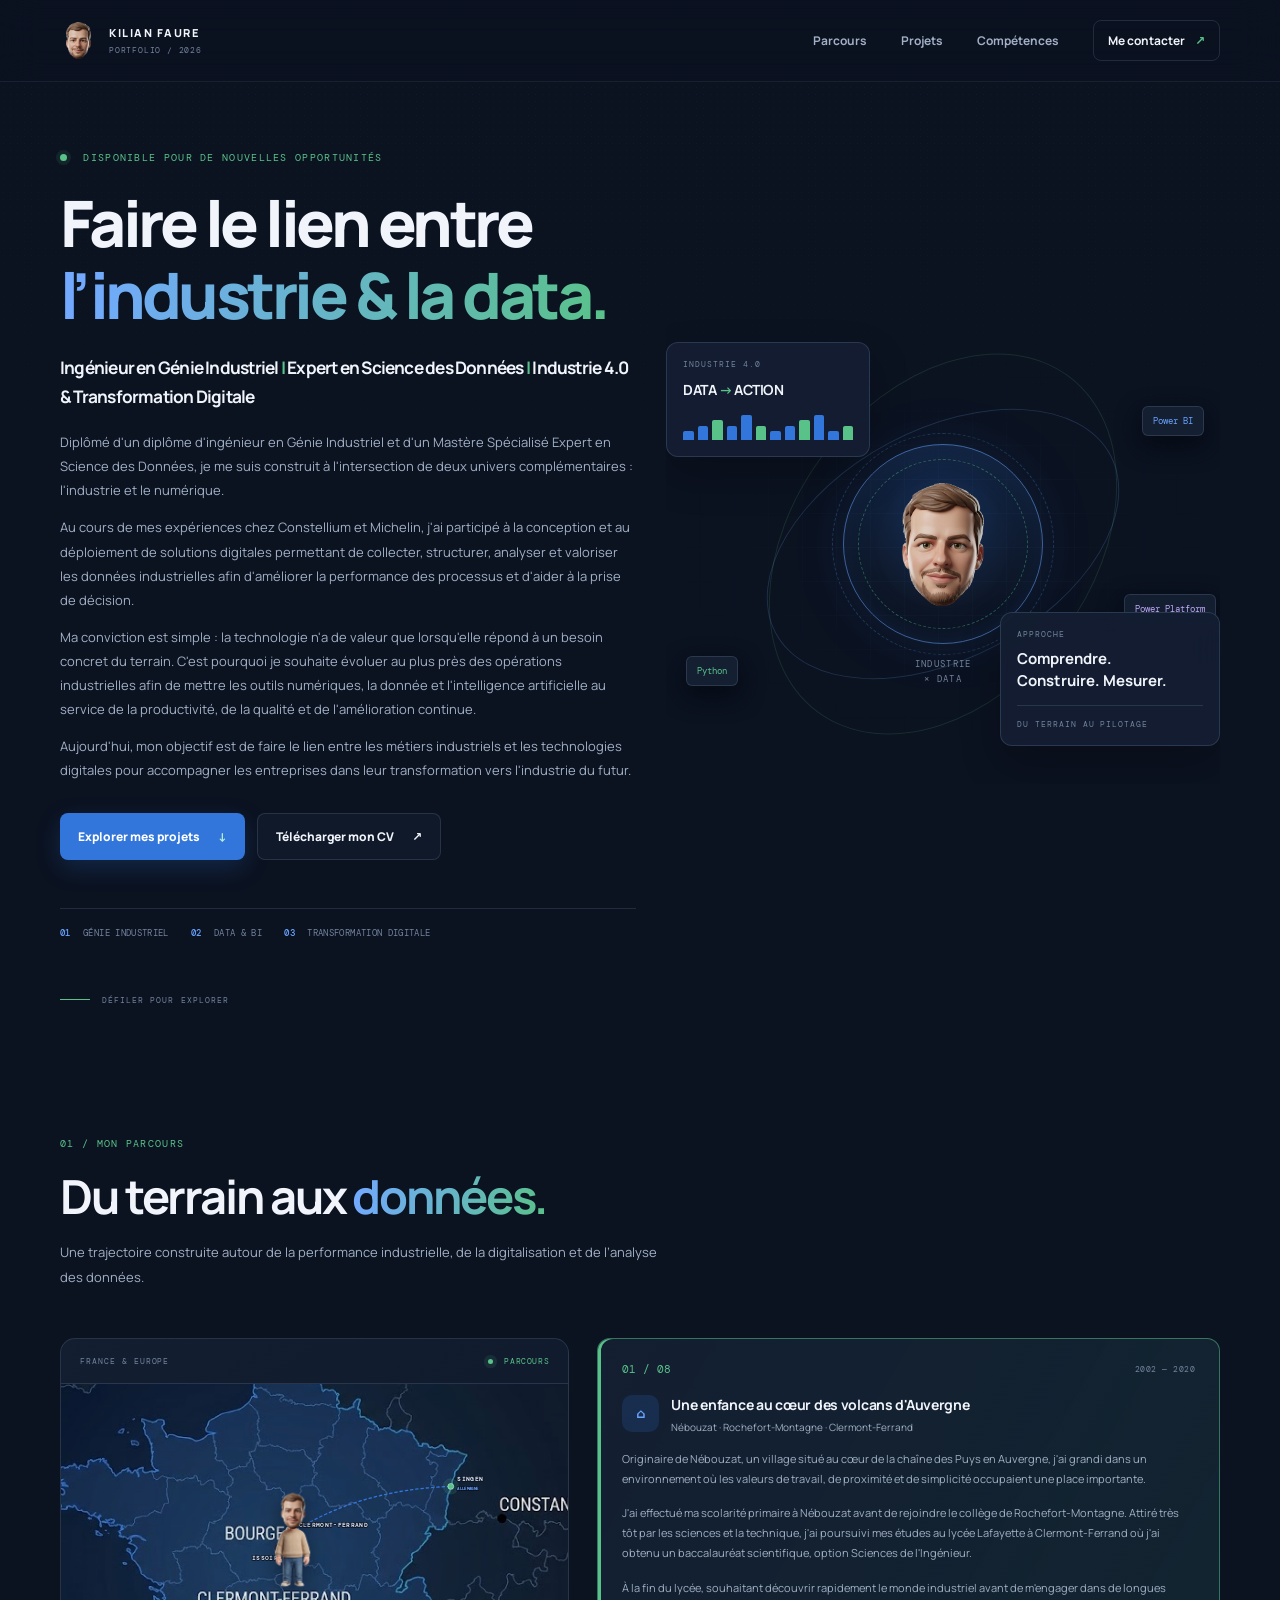
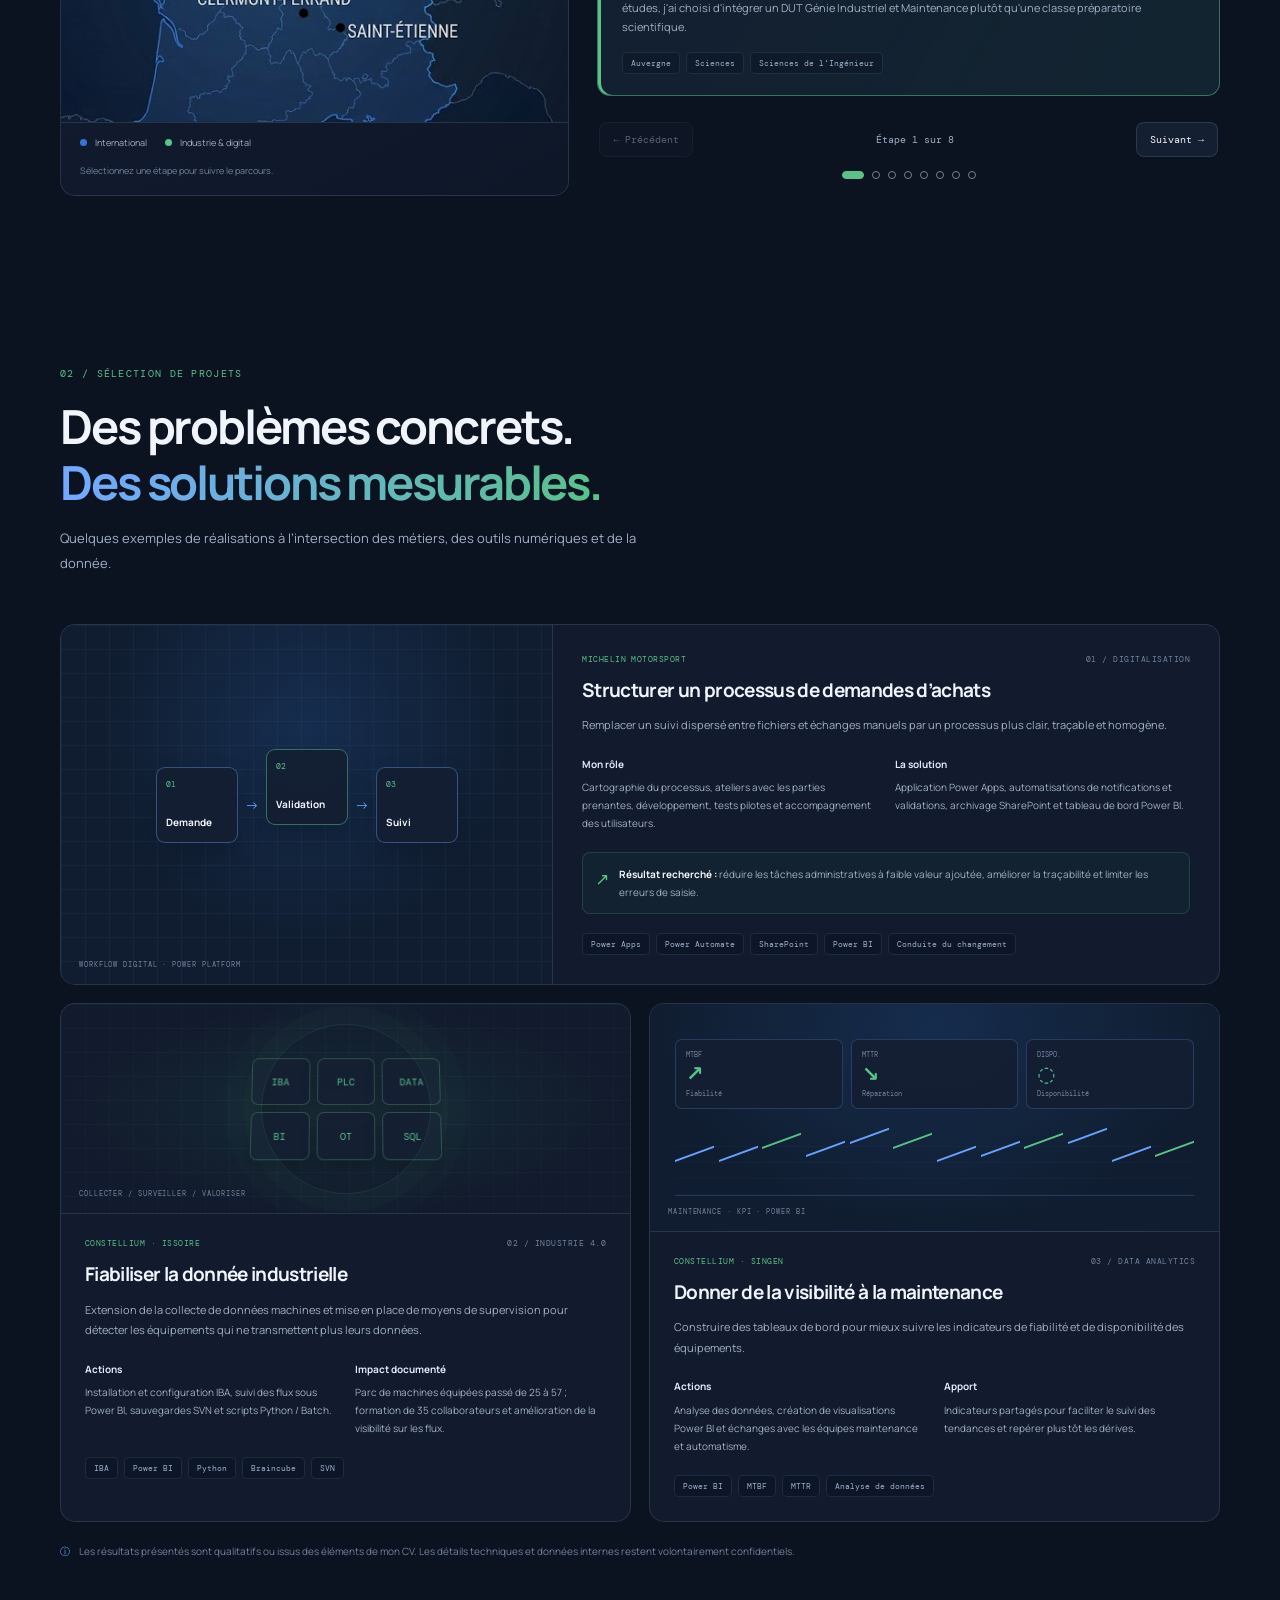
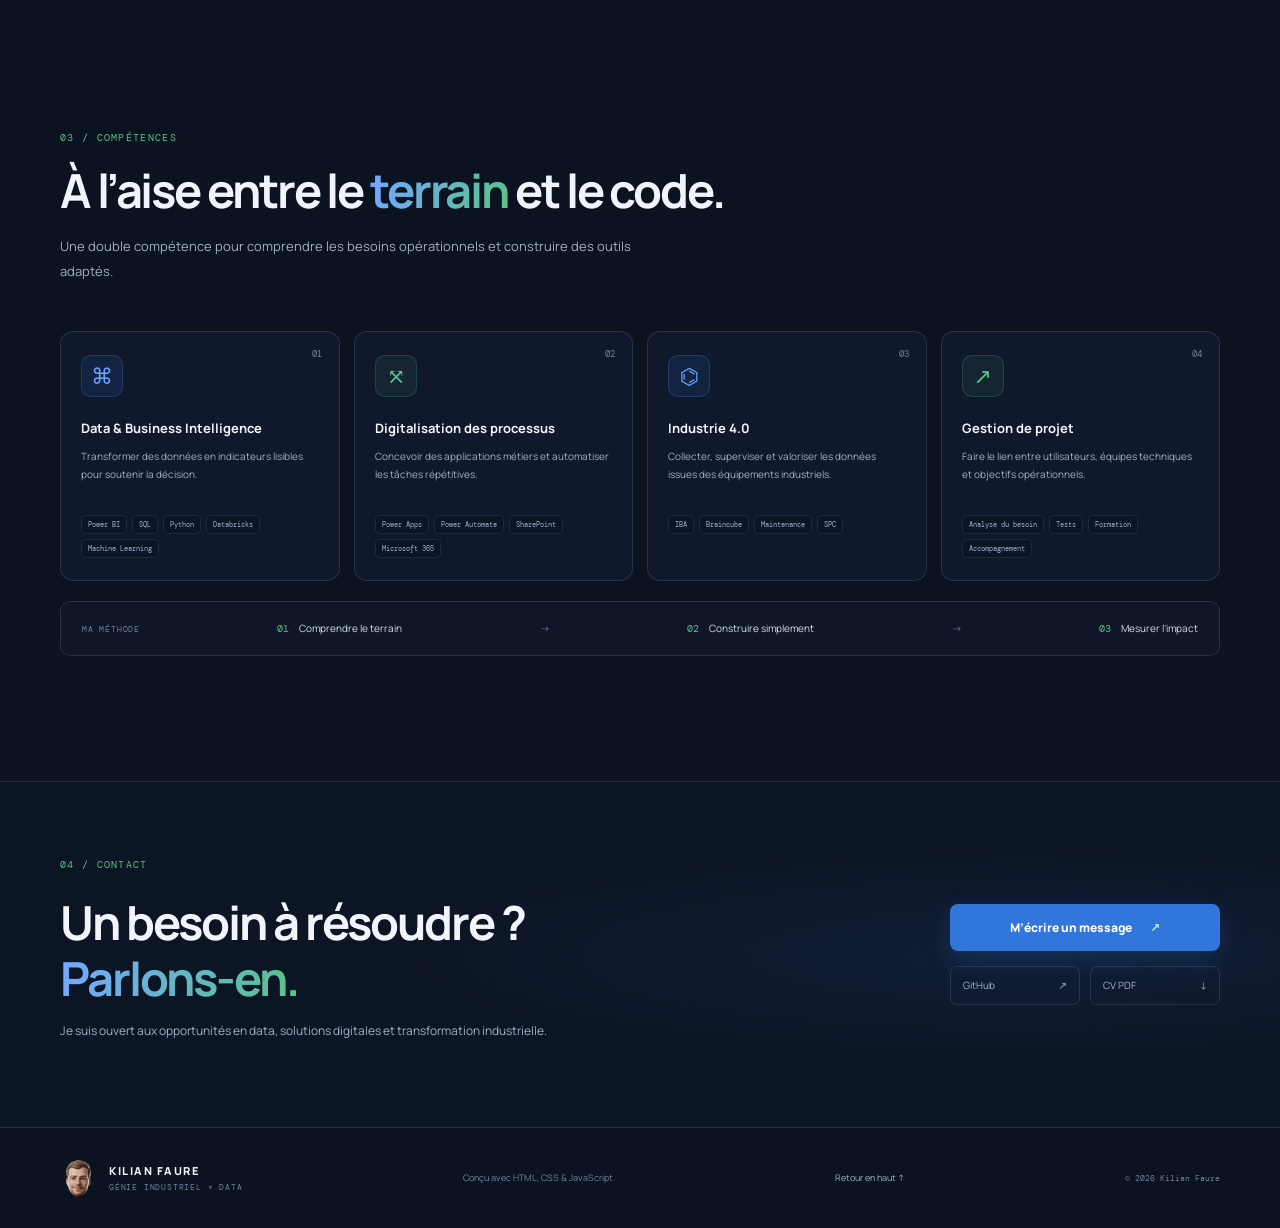
==== index.html @ d64e8f5f "PROPRE" ====
<!doctype html>
<html lang="fr">
<head>
  <meta charset="utf-8">
  <meta name="viewport" content="width=device-width, initial-scale=1">
  <meta name="theme-color" content="#0B1220">
  <meta name="description" content="Portfolio de Kilian Faure, ingénieur en génie industriel et diplômé d’un Mastère Spécialisé en science des données. Projets data, BI et transformation digitale industrielle.">
  <meta property="og:type" content="website">
  <meta property="og:title" content="Kilian Faure — Génie industriel & Data Science">
  <meta property="og:description" content="Projets data, BI et transformation digitale industrielle.">
  <title>Kilian Faure — Génie industriel & Data Science</title>
  <link rel="preconnect" href="https://fonts.googleapis.com">
  <link rel="preconnect" href="https://fonts.gstatic.com" crossorigin>
  <link href="https://fonts.googleapis.com/css2?family=DM+Mono:wght@400;500&family=Manrope:wght@400;500;600;700;800&display=swap" rel="stylesheet">
  <link rel="stylesheet" href="css/style.css">
  <script src="js/main.js" defer></script>
  <script src="js/journey.js" defer></script>
</head>
<body>
  <a class="skip-link" href="#contenu">Aller au contenu</a>
  <header class="site-header">
    <a class="brand" href="#accueil" aria-label="Kilian Faure, accueil"><img class="brand-mark" src="assets/avatar/tete%20avatar%20kilian.png" alt=""><span>KILIAN FAURE<span class="brand-sub">PORTFOLIO / 2026</span></span></a>
    <button class="menu-toggle" aria-expanded="false" aria-controls="main-nav" aria-label="Ouvrir le menu"><span></span><span></span></button>
    <nav id="main-nav" class="main-nav" aria-label="Navigation principale">
      <a href="#parcours">Parcours</a><a href="#projets">Projets</a><a href="#competences">Compétences</a><a href="#contact" class="nav-contact">Me contacter <span aria-hidden="true">↗</span></a>
    </nav>
  </header>

  <main id="contenu">
    <section class="hero section-shell" id="accueil">
      <div class="hero-copy reveal">
        <p class="eyebrow"><span class="status-dot"></span> DISPONIBLE POUR DE NOUVELLES OPPORTUNITÉS</p>
        <h1>Faire le lien entre<br><span class="gradient-text">l’industrie & la data.</span></h1>
        <div class="hero-intro-block">
          <h2 class="hero-profile-title">Ingénieur en Génie Industriel <span>|</span> Expert en Science des Données <span>|</span> Industrie 4.0 &amp; Transformation Digitale</h2>
          <p class="hero-intro">Diplômé d'un diplôme d'ingénieur en Génie Industriel et d'un Mastère Spécialisé Expert en Science des Données, je me suis construit à l'intersection de deux univers complémentaires : l'industrie et le numérique.</p>
          <p class="hero-intro">Au cours de mes expériences chez Constellium et Michelin, j'ai participé à la conception et au déploiement de solutions digitales permettant de collecter, structurer, analyser et valoriser les données industrielles afin d'améliorer la performance des processus et d'aider à la prise de décision.</p>
          <p class="hero-intro">Ma conviction est simple : la technologie n'a de valeur que lorsqu'elle répond à un besoin concret du terrain. C'est pourquoi je souhaite évoluer au plus près des opérations industrielles afin de mettre les outils numériques, la donnée et l'intelligence artificielle au service de la productivité, de la qualité et de l'amélioration continue.</p>
          <p class="hero-intro">Aujourd'hui, mon objectif est de faire le lien entre les métiers industriels et les technologies digitales pour accompagner les entreprises dans leur transformation vers l'industrie du futur.</p>
        </div>
        <div class="hero-actions">
          <a class="button button-primary" href="#projets">Explorer mes projets <span aria-hidden="true">↓</span></a>
          <a class="button button-secondary" href="documents/CV_Kilian_Faure.pdf" download> Télécharger mon CV <span aria-hidden="true">↗</span></a>
        </div>
        <div class="hero-meta"><span><b>01</b> Génie industriel</span><span><b>02</b> Data & BI</span><span><b>03</b> Transformation digitale</span></div>
      </div>
      <div class="hero-visual reveal" aria-label="Illustration graphique de l'industrie et de la donnée">
        <div class="orbit orbit-one"></div><div class="orbit orbit-two"></div>
        <div class="visual-grid"></div>
        <div class="data-card card-top"><span class="mini-label">INDUSTRIE 4.0</span><strong>DATA<span> → </span>ACTION</strong><div class="signal-bars"><i></i><i></i><i></i><i></i><i></i><i></i><i></i><i></i><i></i><i></i><i></i><i></i></div></div>
        <div class="visual-core"><div class="core-ring"></div><img class="core-center" src="assets/avatar/tete%20avatar%20kilian.png" alt=""><span class="core-label">INDUSTRIE<br>× DATA</span></div>
        <div class="data-card card-bottom"><span class="mini-label">APPROCHE</span><strong>Comprendre.<br>Construire. Mesurer.</strong><span class="card-line"></span><span class="mini-label">DU TERRAIN AU PILOTAGE</span></div>
        <span class="floating-tag tag-blue">Power BI</span><span class="floating-tag tag-green">Python</span><span class="floating-tag tag-purple">Power Platform</span>
      </div>
      <a class="scroll-cue" href="#parcours"><span class="scroll-line"></span> DÉFILER POUR EXPLORER</a>
    </section>

    <section class="section-shell section-block" id="parcours">
      <div class="section-heading reveal"><p class="eyebrow">01 / MON PARCOURS</p><h2>Du terrain aux <span class="gradient-text">données.</span></h2><p>Une trajectoire construite autour de la performance industrielle, de la digitalisation et de l’analyse des données.</p></div>
      <div class="journey-layout">
        <aside class="map-panel" aria-label="Carte schématique du parcours géographique">
          <div class="map-panel-head"><span class="mini-label">FRANCE & EUROPE</span><span class="map-live"><i></i> PARCOURS</span></div>
          <div class="map-stage">
            <img class="map-background" src="assets/maps/france-europe-dark.png" alt="Carte stylisée de la France et de l’Europe occidentale" />
            <svg class="france-map" viewBox="0 0 1536 1024" role="img" aria-labelledby="map-title map-desc" preserveAspectRatio="xMidYMid meet">
              <title id="map-title">Carte du parcours professionnel</title>
              <desc id="map-desc">Carte de la France et de l’Allemagne avec des repères à Clermont-Ferrand, Issoire et Singen.</desc>
              <path class="map-route" d="M700 450 Q680 475 690 500" fill="none" stroke="#59C289" stroke-width="4" stroke-dasharray="7 9" stroke-linecap="round" />
              <path class="map-route route-to-germany" d="M700 450 Q900 320 1180 310" fill="none" stroke="#3276DB" stroke-width="4" stroke-dasharray="7 9" stroke-linecap="round" />
              <g class="map-marker" data-place="clermont" transform="translate(700 450)"><circle r="23" class="marker-halo"/><circle r="9" class="marker-core"/><text x="20" y="-18">CLERMONT-FERRAND</text></g>
              <g class="map-marker" data-place="issoire" transform="translate(690 500)"><circle r="23" class="marker-halo"/><circle r="9" class="marker-core"/><text x="-20" y="32" text-anchor="end">ISSOIRE</text></g>
              <g class="map-marker" data-place="singen" transform="translate(1180 310)"><circle r="23" class="marker-halo"/><circle r="9" class="marker-core"/><text x="20" y="-15">SINGEN</text><text x="20" y="10" class="map-country">ALLEMAGNE</text></g>
            </svg>
            <div class="avatar-placeholder" aria-label="Avatar illustré de Kilian Faure"><img class="avatar-image" src="assets/avatar/corps%20avatar.png" alt="Avatar illustré de Kilian Faure" hidden><img class="avatar-fallback" src="assets/avatar/tete%20avatar%20kilian.png" alt=""></div>
          </div>
          <div class="map-legend"><span><i class="legend-blue"></i> International</span><span><i class="legend-green"></i> Industrie & digital</span></div>
          <p class="map-hint">Sélectionnez une étape pour suivre le parcours.</p>
        </aside>

        <div class="journey-detail">
          <div class="timeline" aria-label="Étape sélectionnée du parcours professionnel">
            <article class="timeline-card reveal is-active" data-step="origines" data-place="clermont" aria-hidden="false">
              <div class="timeline-top"><span class="timeline-index">01 / 08</span><span class="timeline-date">2002 — 2020</span></div>
              <div class="timeline-company"><span class="company-symbol sigma-symbol">⌂</span><div><h3>Une enfance au cœur des volcans d'Auvergne</h3><p>Nébouzat · Rochefort-Montagne · Clermont-Ferrand</p></div></div>
              <p>Originaire de Nébouzat, un village situé au cœur de la chaîne des Puys en Auvergne, j'ai grandi dans un environnement où les valeurs de travail, de proximité et de simplicité occupaient une place importante.</p>
              <p>J'ai effectué ma scolarité primaire à Nébouzat avant de rejoindre le collège de Rochefort-Montagne. Attiré très tôt par les sciences et la technique, j'ai poursuivi mes études au lycée Lafayette à Clermont-Ferrand où j'ai obtenu un baccalauréat scientifique, option Sciences de l'Ingénieur.</p>
              <p>À la fin du lycée, souhaitant découvrir rapidement le monde industriel avant de m'engager dans de longues études, j'ai choisi d'intégrer un DUT Génie Industriel et Maintenance plutôt qu'une classe préparatoire scientifique.</p>
              <div class="tag-list"><span>Auvergne</span><span>Sciences</span><span>Sciences de l'Ingénieur</span></div>
            </article>
            <article class="timeline-card" data-step="dut" data-place="clermont" aria-hidden="true" hidden>
              <div class="timeline-top"><span class="timeline-index">02 / 08</span><span class="timeline-date">2020 — 2022</span></div>
              <div class="timeline-company"><span class="company-symbol sigma-symbol">UCA</span><div><h3>DUT Génie Industriel et Maintenance</h3><p>Université Clermont Auvergne</p></div></div>
              <p>J'ai intégré le département Génie Industriel et Maintenance de l'Université Clermont Auvergne. Cette formation m'a permis d'acquérir de solides bases techniques et une vision globale du fonctionnement des installations industrielles.</p>
              <p>Les enseignements couvraient notamment l'électricité industrielle, la lecture et la réalisation de schémas électriques, la mécanique et la résistance des matériaux, l'hydraulique et la pneumatique, la robotique, l'automatisme industriel et la maintenance des systèmes.</p>
              <div class="tag-list"><span>Électricité</span><span>Mécanique</span><span>Automatisme</span><span>Robotique</span><span>Maintenance</span></div>
            </article>
            <article class="timeline-card" data-step="rians" data-place="clermont" aria-hidden="true" hidden>
              <div class="timeline-top"><span class="timeline-index">03 / 08</span><span class="timeline-date">2021 — 2022</span></div>
              <div class="timeline-company"><span class="company-symbol constellium-symbol">R</span><div><h3>Première expérience industrielle — Rians</h3><p>Technicien de maintenance en alternance · Secteur desserts</p></div></div>
              <p>Dans le cadre de ma deuxième année de DUT, j'ai intégré l'entreprise Rians sur son site de production de desserts, au sein de l'équipe maintenance du secteur dessert.</p>
              <p>Mes missions consistaient à assurer la maintenance préventive des équipements, les interventions correctives lors des pannes et l'amélioration de la disponibilité des installations. J'ai également développé des compétences de terrain, notamment en soudure MIG et en diagnostic de pannes.</p>
              <p>Cette première immersion m'a fait découvrir la réalité des ateliers de production et l'importance de la maintenance dans la performance globale d'une usine. Elle a confirmé mon envie de poursuivre mes études vers des fonctions à plus forte responsabilité.</p>
              <div class="tag-list"><span>Maintenance préventive</span><span>Diagnostic de panne</span><span>Soudure MIG</span><span>Production</span></div>
            </article>
            <article class="timeline-card" data-step="ingenieur" data-place="clermont" aria-hidden="true" hidden>
              <div class="timeline-top"><span class="timeline-index">04 / 08</span><span class="timeline-date">2022 — 2025</span></div>
              <div class="timeline-company"><span class="company-symbol sigma-symbol">Σ</span><div><h3>Diplôme d'Ingénieur en Génie Industriel</h3><p>ISTP · École Nationale Supérieure des Mines de Saint-Étienne</p></div></div>
              <p>J'ai poursuivi mon parcours à l'ISTP dans le cadre du diplôme d'Ingénieur en Génie Industriel de l'École Nationale Supérieure des Mines de Saint-Étienne.</p>
              <p>Cette formation m'a permis d'approfondir mes connaissances en électrotechnique, mécanique, thermodynamique, mathématiques appliquées, statistiques et gestion industrielle. Elle m'a également apporté une vision globale de la performance industrielle grâce au Lean Manufacturing, à la Supply Chain, à la gestion de projet et au management d'équipe.</p>
              <p>J'y ai développé une approche orientée amélioration continue et conduite du changement, essentielle pour accompagner la transformation des organisations industrielles.</p>
              <div class="tag-list"><span>Génie industriel</span><span>Lean Manufacturing</span><span>Supply Chain</span><span>Gestion de projet</span></div>
            </article>
            <article class="timeline-card" data-step="issoire" data-place="issoire" aria-hidden="true" hidden>
              <div class="timeline-top"><span class="timeline-index">05 / 08</span><span class="timeline-date">2022 — 2025</span></div>
              <div class="timeline-company"><span class="company-symbol constellium-symbol">C</span><div><h3>Transformation digitale chez Constellium</h3><p>Constellium Issoire · Alternance</p></div></div>
              <p>En parallèle de mon cursus d'ingénieur, j'ai effectué mon alternance au sein de Constellium Issoire, acteur de la transformation de l'aluminium destiné notamment aux secteurs aéronautique, spatial et défense. Intégré au service Digital, j'ai participé à des projets liés à l'Industrie 4.0 et à la valorisation des données industrielles.</p>
              <p>Mes missions ont porté sur la mise en place de systèmes de collecte de données, la fiabilisation et la transformation des données industrielles, la réalisation de tableaux de bord Power BI, l'analyse de données pour l'aide à la décision, le suivi d'indicateurs environnementaux et l'analyse de l'usure de composants mécaniques.</p>
              <p>Cette expérience m'a permis de découvrir le cycle de vie de la donnée, depuis son acquisition jusqu'à sa restitution aux utilisateurs, et de comprendre l'importance de décisions fondées sur des données mesurées et fiables. C'est là que j'ai développé un véritable intérêt pour la data et la transformation digitale.</p>
              <div class="tag-list"><span>IBA</span><span>Power BI</span><span>Python</span><span>Braincube</span><span>Industrie 4.0</span></div>
            </article>
            <article class="timeline-card" data-step="singen" data-place="singen" aria-hidden="true" hidden>
              <div class="timeline-top"><span class="timeline-index">06 / 08</span><span class="timeline-date">JUIN — AOÛT 2025</span></div>
              <div class="timeline-company"><span class="company-symbol singen-symbol">DE</span><div><h3>Expérience internationale en Allemagne</h3><p>Constellium Singen · Méthodes Maintenance · 12 semaines</p></div></div>
              <p>Afin d'élargir mon expérience, j'ai réalisé une mission de 12 semaines chez Constellium Singen en Allemagne, au sein du service Méthodes Maintenance.</p>
              <p>Mes travaux ont porté sur la création de tableaux de bord Power BI pour le suivi des KPI maintenance, l'analyse des indicateurs MTBF et MTTR, la mise en place d'un système de surveillance SPC et la détection précoce des dérives de fonctionnement et des risques de défaillance.</p>
              <p>Cette expérience m'a conduit à évoluer dans un environnement anglophone et multiculturel, renforçant mon autonomie, mon adaptabilité et mes capacités de communication.</p>
              <div class="tag-list"><span>Power BI</span><span>MTBF / MTTR</span><span>SPC</span><span>Maintenance</span><span>International</span></div>
            </article>
            <article class="timeline-card" data-step="sigma" data-place="clermont" aria-hidden="true" hidden>
              <div class="timeline-top"><span class="timeline-index">07 / 08</span><span class="timeline-date">2025 — 2026</span></div>
              <div class="timeline-company"><span class="company-symbol sigma-symbol">Σ</span><div><h3>Mastère Spécialisé Expert en Science des Données</h3><p>SIGMA Clermont</p></div></div>
              <p>Souhaitant approfondir mes compétences dans le domaine de la data, j'ai intégré le Mastère Spécialisé Expert en Science des Données de SIGMA Clermont.</p>
              <p>Cette formation m'a permis d'acquérir des compétences avancées en statistiques, Machine Learning, Deep Learning, Business Intelligence, développement Python, bases de données PostgreSQL et ingénierie des données. Les projets réalisés m'ont permis de mettre en pratique les concepts théoriques étudiés.</p>
              <div class="tag-list"><span>Statistiques</span><span>Machine Learning</span><span>Deep Learning</span><span>Python</span><span>PostgreSQL</span><span>Data Engineering</span></div>
            </article>
            <article class="timeline-card" data-step="michelin" data-place="clermont" aria-hidden="true" hidden>
              <div class="timeline-top"><span class="timeline-index">08 / 08</span><span class="timeline-date">OCT. 2025 — SEPT. 2026</span></div>
              <div class="timeline-company"><span class="company-symbol michelin-symbol">M</span><div><h3>Michelin Motorsport</h3><p>Ingénieur Solutions Digitales · Alternance</p></div></div>
              <p>Au sein de Michelin Motorsport, j'ai contribué à plusieurs projets de digitalisation et d'amélioration des processus. Ma mission principale a consisté à optimiser le processus de demandes d'achat grâce à des solutions numériques.</p>
              <p>J'ai mobilisé Power Apps, Power Automate, SharePoint, Power BI et Azure pour structurer le processus. J'ai également participé à des projets de traitement de données avec Databricks et à la création de tableaux de bord décisionnels.</p>
              <p>Enfin, j'ai contribué à une étude de prévision des ventes de pneumatiques historiques à l'aide de modèles de Machine Learning, approfondissant mes connaissances en analyse prédictive.</p>
              <div class="tag-list"><span>Power Apps</span><span>Power Automate</span><span>SharePoint</span><span>Power BI</span><span>Azure</span><span>Databricks</span><span>Machine Learning</span></div>
            </article>
          </div>
          <div class="journey-controls" aria-label="Navigation dans le parcours">
            <button class="journey-nav journey-prev" type="button" disabled>← Précédent</button>
            <span class="journey-progress" aria-live="polite">Étape 1 sur 8</span>
            <button class="journey-nav journey-next" type="button">Suivant →</button>
          </div>
          <div class="journey-step-dots" aria-label="Choisir une étape du parcours"></div>
        </div>
      </div>
    </section>

    <section class="section-shell section-block projects-section" id="projets">
      <div class="section-heading reveal"><p class="eyebrow">02 / SÉLECTION DE PROJETS</p><h2>Des problèmes concrets.<br><span class="gradient-text">Des solutions mesurables.</span></h2><p>Quelques exemples de réalisations à l’intersection des métiers, des outils numériques et de la donnée.</p></div>
      <div class="projects-grid">
        <article class="project-card project-featured reveal">
          <div class="project-visual visual-workflow"><div class="workflow-node node-one"><span>01</span><b>Demande</b></div><div class="workflow-connector">→</div><div class="workflow-node node-two"><span>02</span><b>Validation</b></div><div class="workflow-connector">→</div><div class="workflow-node node-three"><span>03</span><b>Suivi</b></div><div class="workflow-caption">WORKFLOW DIGITAL · POWER PLATFORM</div></div>
          <div class="project-content"><div class="project-kicker"><span>MICHELIN MOTORSPORT</span><span>01 / DIGITALISATION</span></div><h3>Structurer un processus de demandes d’achats</h3><p class="project-summary">Remplacer un suivi dispersé entre fichiers et échanges manuels par un processus plus clair, traçable et homogène.</p>
            <div class="project-detail-grid"><div><h4>Mon rôle</h4><p>Cartographie du processus, ateliers avec les parties prenantes, développement, tests pilotes et accompagnement des utilisateurs.</p></div><div><h4>La solution</h4><p>Application Power Apps, automatisations de notifications et validations, archivage SharePoint et tableau de bord Power BI.</p></div></div>
            <div class="project-outcome"><span class="outcome-icon">↗</span><p><b>Résultat recherché :</b> réduire les tâches administratives à faible valeur ajoutée, améliorer la traçabilité et limiter les erreurs de saisie.</p></div>
            <div class="tag-list"><span>Power Apps</span><span>Power Automate</span><span>SharePoint</span><span>Power BI</span><span>Conduite du changement</span></div>
          </div>
        </article>
        <article class="project-card reveal">
          <div class="project-visual visual-industrial"><div class="machine-grid"><span>IBA</span><span>PLC</span><span>DATA</span><span>BI</span><span>OT</span><span>SQL</span></div><div class="industrial-pulse"></div><div class="visual-caption">COLLECTER / SURVEILLER / VALORISER</div></div>
          <div class="project-content"><div class="project-kicker"><span>CONSTELLIUM · ISSOIRE</span><span>02 / INDUSTRIE 4.0</span></div><h3>Fiabiliser la donnée industrielle</h3><p>Extension de la collecte de données machines et mise en place de moyens de supervision pour détecter les équipements qui ne transmettent plus leurs données.</p>
            <div class="project-detail-grid"><div><h4>Actions</h4><p>Installation et configuration IBA, suivi des flux sous Power BI, sauvegardes SVN et scripts Python / Batch.</p></div><div><h4>Impact documenté</h4><p>Parc de machines équipées passé de 25 à 57 ; formation de 35 collaborateurs et amélioration de la visibilité sur les flux.</p></div></div>
            <div class="tag-list"><span>IBA</span><span>Power BI</span><span>Python</span><span>Braincube</span><span>SVN</span></div>
          </div>
        </article>
        <article class="project-card reveal">
          <div class="project-visual visual-maintenance"><div class="metric-row"><div><span>MTBF</span><b>↗</b><small>Fiabilité</small></div><div><span>MTTR</span><b>↘</b><small>Réparation</small></div><div><span>DISPO.</span><b>◌</b><small>Disponibilité</small></div></div><div class="chart-lines"><i></i><i></i><i></i><i></i><i></i><i></i><i></i><i></i><i></i><i></i><i></i><i></i></div><div class="visual-caption">MAINTENANCE · KPI · POWER BI</div></div>
          <div class="project-content"><div class="project-kicker"><span>CONSTELLIUM · SINGEN</span><span>03 / DATA ANALYTICS</span></div><h3>Donner de la visibilité à la maintenance</h3><p>Construire des tableaux de bord pour mieux suivre les indicateurs de fiabilité et de disponibilité des équipements.</p>
            <div class="project-detail-grid"><div><h4>Actions</h4><p>Analyse des données, création de visualisations Power BI et échanges avec les équipes maintenance et automatisme.</p></div><div><h4>Apport</h4><p>Indicateurs partagés pour faciliter le suivi des tendances et repérer plus tôt les dérives.</p></div></div>
            <div class="tag-list"><span>Power BI</span><span>MTBF</span><span>MTTR</span><span>Analyse de données</span></div>
          </div>
        </article>
      </div>
      <p class="content-note"><span>ⓘ</span> Les résultats présentés sont qualitatifs ou issus des éléments de mon CV. Les détails techniques et données internes restent volontairement confidentiels.</p>
    </section>

    <section class="section-shell section-block skills-section" id="competences">
      <div class="section-heading reveal"><p class="eyebrow">03 / COMPÉTENCES</p><h2>À l’aise entre le <span class="gradient-text">terrain</span> et le code.</h2><p>Une double compétence pour comprendre les besoins opérationnels et construire des outils adaptés.</p></div>
      <div class="skills-grid">
        <article class="skill-card reveal"><div class="skill-number">01</div><div class="skill-icon">⌘</div><h3>Data & Business Intelligence</h3><p>Transformer des données en indicateurs lisibles pour soutenir la décision.</p><div class="skill-tags"><span>Power BI</span><span>SQL</span><span>Python</span><span>Databricks</span><span>Machine Learning</span></div></article>
        <article class="skill-card reveal"><div class="skill-number">02</div><div class="skill-icon">⤧</div><h3>Digitalisation des processus</h3><p>Concevoir des applications métiers et automatiser les tâches répétitives.</p><div class="skill-tags"><span>Power Apps</span><span>Power Automate</span><span>SharePoint</span><span>Microsoft 365</span></div></article>
        <article class="skill-card reveal"><div class="skill-number">03</div><div class="skill-icon">⌬</div><h3>Industrie 4.0</h3><p>Collecter, superviser et valoriser les données issues des équipements industriels.</p><div class="skill-tags"><span>IBA</span><span>Braincube</span><span>Maintenance</span><span>SPC</span></div></article>
        <article class="skill-card reveal"><div class="skill-number">04</div><div class="skill-icon">↗</div><h3>Gestion de projet</h3><p>Faire le lien entre utilisateurs, équipes techniques et objectifs opérationnels.</p><div class="skill-tags"><span>Analyse du besoin</span><span>Tests</span><span>Formation</span><span>Accompagnement</span></div></article>
      </div>
      <div class="approach-strip reveal"><span class="approach-label">MA MÉTHODE</span><div><b>01</b> Comprendre le terrain</div><span class="approach-arrow">→</span><div><b>02</b> Construire simplement</div><span class="approach-arrow">→</span><div><b>03</b> Mesurer l’impact</div></div>
    </section>

    <section class="contact-section" id="contact"><div class="section-shell contact-inner reveal"><div><p class="eyebrow">04 / CONTACT</p><h2>Un besoin à résoudre ?<br><span class="gradient-text">Parlons-en.</span></h2><p>Je suis ouvert aux opportunités en data, solutions digitales et transformation industrielle.</p></div><div class="contact-actions"><a class="button button-primary" href="mailto:k.faure12@gmail.com">M’écrire un message <span>↗</span></a><a class="contact-link" href="https://github.com/KilianFAURE" target="_blank" rel="noreferrer">GitHub <span>↗</span></a><a class="contact-link" href="documents/CV_Kilian_Faure.pdf" download>CV PDF <span>↓</span></a></div></div></section>
  </main>
  <footer class="site-footer section-shell"><a class="brand footer-brand" href="#accueil"><img class="brand-mark" src="assets/avatar/tete%20avatar%20kilian.png" alt=""><span>KILIAN FAURE<span class="brand-sub">GÉNIE INDUSTRIEL × DATA</span></span></a><span>Conçu avec HTML, CSS & JavaScript.</span><a href="#accueil" class="back-top">Retour en haut ↑</a><span class="copyright">© <span id="year">2026</span> Kilian Faure</span></footer>
</body>
</html>
---- css/style.css ----
/* Kilian Faure portfolio — base styles */
:root {
  color-scheme: dark;
  --bg: #0B1220;
  --bg-soft: #0e1829;
  --card: #141F32;
  --card-light: #192943;
  --blue: #3276DB;
  --blue-light: #68A3FF;
  --green: #59C289;
  --text: #F1F5FB;
  --muted: #A1B0C5;
  --muted-2: #72839D;
  --line: rgba(153, 177, 209, .17);
  --font: "Manrope", system-ui, sans-serif;
  --mono: "DM Mono", monospace;
  --shell: 1160px;
}
* { box-sizing: border-box; }
html { scroll-behavior: smooth; scroll-padding-top: 90px; }
body { margin: 0; background: var(--bg); color: var(--text); font-family: var(--font); line-height: 1.65; -webkit-font-smoothing: antialiased; }
body::before { content: ""; position: fixed; inset: 0; pointer-events: none; z-index: -1; opacity: .17; background-image: radial-gradient(rgba(122,156,205,.4) .6px, transparent .6px); background-size: 7px 7px; mask-image: linear-gradient(to bottom, black, transparent 72%); }
a { color: inherit; text-decoration: none; }
button { font: inherit; }
button, a { -webkit-tap-highlight-color: transparent; }
button:focus-visible, a:focus-visible { outline: 2px solid var(--green); outline-offset: 4px; }
::selection { background: rgba(50,118,219,.45); color: white; }
.skip-link { position: absolute; left: 16px; top: -80px; padding: 10px 14px; background: var(--green); color: #06111c; z-index: 100; border-radius: 8px; }
.skip-link:focus { top: 12px; }
.section-shell { width: min(var(--shell), calc(100% - 48px)); margin-inline: auto; }
.site-header { height: 82px; display: flex; align-items: center; justify-content: space-between; padding-inline: max(24px, calc((100vw - var(--shell)) / 2)); border-bottom: 1px solid rgba(153,177,209,.1); background: rgba(11,18,32,.83); backdrop-filter: blur(18px); position: sticky; top: 0; z-index: 20; }
.brand { display: inline-flex; gap: 12px; align-items: center; font-size: 11px; letter-spacing: .14em; font-weight: 800; line-height: 1.4; }
.brand-mark { display: block; flex: none; width: 37px; height: 37px; object-fit: contain; }
.brand-sub { display: block; font-family: var(--mono); font-size: 8px; letter-spacing: .1em; color: var(--muted-2); margin-top: 4px; font-weight: 400; }
.main-nav { display: flex; align-items: center; gap: 34px; color: var(--muted); font-size: 12px; font-weight: 700; }
.main-nav a { transition: color .2s ease; }
.main-nav a:hover, .contact-link:hover { color: white; }
.main-nav .nav-contact { color: var(--text); padding: 10px 14px; border: 1px solid var(--line); border-radius: 8px; }
.nav-contact span { color: var(--green); margin-left: 8px; }
.menu-toggle { display: none; }
.hero { min-height: 680px; display: grid; grid-template-columns: 1.02fr .98fr; align-items: center; gap: 30px; padding-top: 68px; padding-bottom: 92px; position: relative; }
.hero-copy { position: relative; z-index: 1; }
.eyebrow { color: var(--green); font: 10px/1.5 var(--mono); letter-spacing: .13em; margin: 0 0 22px; }
.status-dot, .map-live i { display: inline-block; width: 7px; height: 7px; border-radius: 50%; background: var(--green); margin-right: 9px; box-shadow: 0 0 0 4px rgba(89,194,137,.11); }
h1, h2, h3, p { margin-top: 0; }
h1 { font-size: clamp(40px, 5vw, 67px); line-height: 1.12; letter-spacing: -.055em; margin-bottom: 24px; font-weight: 800; }
.gradient-text { background: linear-gradient(100deg, #72A9FF 4%, #59C289 100%); -webkit-background-clip: text; background-clip: text; color: transparent; }
.hero-intro { max-width: 570px; color: var(--muted); font-size: 15px; line-height: 1.9; }
.hero-actions { display: flex; flex-wrap: wrap; gap: 12px; margin-top: 31px; }
.button { display: inline-flex; justify-content: center; align-items: center; gap: 18px; min-height: 47px; padding: 0 18px; border-radius: 8px; font-size: 12px; font-weight: 800; transition: transform .2s ease, box-shadow .2s ease, background .2s ease; }
.button:hover { transform: translateY(-2px); }
.button-primary { color: white; background: var(--blue); box-shadow: 0 8px 24px rgba(50,118,219,.22); }
.button-primary:hover { background: #3d83ec; box-shadow: 0 10px 30px rgba(50,118,219,.32); }
.button-primary span { color: #b8f1d2; }
.button-secondary { border: 1px solid var(--line); color: var(--text); background: rgba(20,31,50,.55); }
.button-secondary:hover { background: var(--card); }
.hero-meta { display: flex; gap: 22px; flex-wrap: wrap; margin-top: 48px; padding-top: 18px; border-top: 1px solid var(--line); color: var(--muted-2); font: 9px var(--mono); text-transform: uppercase; letter-spacing: .04em; }
.hero-meta b { color: var(--blue-light); margin-right: 7px; font-weight: 500; }
.hero-visual { min-height: 480px; position: relative; display: grid; place-items: center; overflow: hidden; isolation: isolate; }
.visual-grid { position: absolute; inset: 8% 0; opacity: .35; background-image: linear-gradient(rgba(107,144,192,.15) 1px, transparent 1px), linear-gradient(90deg, rgba(107,144,192,.15) 1px, transparent 1px); background-size: 34px 34px; mask-image: radial-gradient(ellipse, black 10%, transparent 70%); }
.orbit { position: absolute; border: 1px solid rgba(95,146,212,.23); border-radius: 50%; transform: rotate(-28deg); }
.orbit-one { width: 380px; height: 230px; }
.orbit-two { width: 300px; height: 420px; transform: rotate(37deg); border-color: rgba(89,194,137,.16); }
.visual-core { width: 200px; height: 200px; border-radius: 50%; display: grid; place-items: center; position: relative; background: radial-gradient(circle at 50% 35%, rgba(50,118,219,.3), rgba(20,31,50,.25) 62%, transparent 70%); }
.core-ring { position: absolute; inset: 0; border: 1px solid rgba(104,163,255,.55); border-radius: 50%; box-shadow: inset 0 0 35px rgba(50,118,219,.16), 0 0 55px rgba(50,118,219,.12); }
.core-ring::before, .core-ring::after { content: ""; position: absolute; border: 1px dashed rgba(89,194,137,.4); inset: 14px; border-radius: 50%; }
.core-ring::after { inset: -12px; border-color: rgba(104,163,255,.23); }
.core-center { display: block; width: 82px; height: 123px; object-fit: contain; }
.core-label { position: absolute; bottom: -43px; text-align: center; color: var(--muted-2); font: 9px/1.7 var(--mono); letter-spacing: .14em; }
.data-card { position: absolute; z-index: 2; background: rgba(20,31,50,.9); border: 1px solid rgba(137,169,210,.2); border-radius: 12px; box-shadow: 0 18px 40px rgba(0,0,0,.22); backdrop-filter: blur(14px); padding: 16px; }
.card-top { top: 38px; left: 0; width: 204px; }
.card-top strong { display: block; margin-top: 9px; font-size: 14px; letter-spacing: -.04em; }
.card-top strong span { color: var(--green); }
.mini-label { display: block; color: var(--muted-2); font: 8px var(--mono); letter-spacing: .12em; }
.signal-bars { display: flex; align-items: end; gap: 4px; height: 25px; margin-top: 13px; }
.signal-bars i { flex: 1; border-radius: 2px 2px 0 0; height: 35%; background: var(--blue); }
.signal-bars i:nth-child(3n) { height: 80%; background: var(--green); }.signal-bars i:nth-child(2n) { height: 55%; }.signal-bars i:nth-child(5n) { height: 100%; }
.card-bottom { right: 0; bottom: 38px; width: 220px; }
.card-bottom strong { display: block; font-size: 15px; line-height: 1.45; margin: 9px 0 14px; }
.card-line { display: block; height: 1px; background: var(--line); margin-bottom: 13px; }
.floating-tag { position: absolute; border-radius: 6px; padding: 8px 10px; font: 9px var(--mono); background: var(--card); border: 1px solid var(--line); box-shadow: 0 9px 25px #050a13; }
.tag-blue { right: 16px; top: 102px; color: var(--blue-light); }.tag-green { left: 20px; bottom: 98px; color: var(--green); }.tag-purple { right: 4px; bottom: 160px; color: #c4adff; }
.scroll-cue { position: absolute; bottom: 26px; left: 0; display: flex; align-items: center; gap: 12px; color: var(--muted-2); font: 8px var(--mono); letter-spacing: .13em; }
.scroll-line { display: inline-block; width: 30px; height: 1px; background: var(--green); }
.section-block { padding-top: 105px; padding-bottom: 70px; }
.section-heading { max-width: 680px; margin-bottom: 48px; }
.section-heading .eyebrow { margin-bottom: 17px; }
h2 { font-size: clamp(31px, 4vw, 47px); line-height: 1.2; letter-spacing: -.045em; margin-bottom: 16px; }
.section-heading > p:last-child { max-width: 620px; color: var(--muted); font-size: 13px; line-height: 1.9; }
.journey-layout { display: grid; grid-template-columns: minmax(280px, .9fr) minmax(0, 1.1fr); align-items: start; gap: 28px; }
.map-panel { position: sticky; top: 104px; background: linear-gradient(150deg, rgba(20,31,50,.96), rgba(14,24,41,.96)); border: 1px solid var(--line); border-radius: 15px; overflow: hidden; }
.map-panel-head { display: flex; align-items: center; justify-content: space-between; padding: 17px 19px; border-bottom: 1px solid var(--line); }
.map-live { color: var(--green); font: 8px var(--mono); letter-spacing: .08em; }.map-live i { width: 5px; height: 5px; margin-right: 6px; }
.map-stage { position: relative; aspect-ratio: 3 / 2; min-height: 300px; overflow: hidden; background: #0b1220; isolation: isolate; }
.map-background { position: absolute; inset: 0; width: 100%; height: 100%; object-fit: cover; opacity: .96; }
.france-map { position: absolute; inset: 0; display: block; width: 100%; height: 100%; overflow: visible; }
.map-route { transition: opacity .3s ease; }
.map-marker { cursor: default; transition: opacity .3s ease; }
.map-marker .marker-halo { fill: rgba(89,194,137,.13); stroke: rgba(89,194,137,.35); stroke-width: 1; transition: r .25s ease, fill .25s ease; }
.map-marker .marker-core { fill: var(--green); stroke: #d9ffeb; stroke-width: 1.5; }
.map-marker text { fill: #d8e5f7; font: 17px var(--mono); font-weight: 700; letter-spacing: 1px; paint-order: stroke; stroke: #0b1220; stroke-width: 5px; stroke-linejoin: round; }
.map-marker .map-country { fill: var(--blue-light); font-size: 13px; }
.map-marker.is-active .marker-halo { r: 17; fill: rgba(89,194,137,.2); stroke: var(--green); }
.map-marker.is-active .marker-core { fill: white; stroke: var(--green); stroke-width: 2.5; }
.route-to-germany { stroke: var(--blue); }
.avatar-placeholder { position: absolute; left: 46%; top: 51%; transform: translate(-50%,-50%); display: flex; flex-direction: column; align-items: center; gap: 3px; pointer-events: none; transition: left .55s cubic-bezier(.2,.8,.2,1), top .55s cubic-bezier(.2,.8,.2,1); }
.avatar-placeholder .avatar-image { display: block; width: 78px; height: 126px; object-fit: contain; object-position: center bottom; filter: drop-shadow(0 8px 10px rgba(0,0,0,.42)); }
.avatar-placeholder .avatar-image[hidden] { display: none; }
.avatar-placeholder .avatar-fallback { display: block; width: 78px; height: 126px; object-fit: contain; }
.avatar-placeholder .avatar-fallback[hidden] { display: none; }
.avatar-placeholder small { text-align: center; color: var(--muted); font: 7px/1.4 var(--mono); letter-spacing: .06em; text-shadow: 0 2px 6px var(--bg); }
.map-legend { display: flex; flex-wrap: wrap; gap: 18px; padding: 13px 19px; border-top: 1px solid var(--line); color: var(--muted); font-size: 9px; }
.map-legend i { display: inline-block; width: 7px; height: 7px; border-radius: 50%; margin-right: 6px; }.legend-blue { background: var(--blue); }.legend-green { background: var(--green); }
.map-hint { margin: 0; padding: 0 19px 16px; color: var(--muted-2); font-size: 9px; }
.timeline { display: grid; gap: 14px; }
.timeline-card { position: relative; padding: 23px 24px 21px; border: 1px solid var(--line); border-radius: 13px; background: rgba(20,31,50,.67); transition: border-color .25s ease, background .25s ease, transform .25s ease; }
.timeline-card:hover { transform: translateY(-2px); border-color: rgba(104,163,255,.35); }
.timeline-card.is-active { border-color: rgba(89,194,137,.52); background: linear-gradient(120deg, rgba(20,31,50,.98), rgba(21,43,54,.75)); box-shadow: inset 3px 0 0 var(--green); }
.timeline-top { display: flex; justify-content: space-between; align-items: center; margin-bottom: 17px; }
.timeline-index { color: var(--green); font: 11px var(--mono); }.timeline-date { color: var(--muted-2); font: 8px var(--mono); letter-spacing: .06em; }
.timeline-company { display: flex; align-items: center; gap: 12px; margin-bottom: 14px; }
.company-symbol { width: 37px; height: 37px; flex: 0 0 37px; display: grid; place-items: center; border-radius: 10px; font-size: 13px; font-weight: 800; }
.michelin-symbol { background: rgba(50,118,219,.17); color: var(--blue-light); }.constellium-symbol { background: rgba(89,194,137,.13); color: var(--green); }.singen-symbol { background: rgba(166,137,255,.15); color: #c4adff; font: 9px var(--mono); }.sigma-symbol { background: rgba(50,118,219,.17); color: var(--blue-light); }
.timeline-company h3 { font-size: 14px; margin: 0 0 3px; letter-spacing: -.02em; }.timeline-company p { margin: 0; color: var(--muted); font-size: 10px; line-height: 1.6; }
.timeline-arrow { margin-left: auto; align-self: flex-start; color: var(--muted-2); }
.timeline-card > p { color: var(--muted); font-size: 11px; line-height: 1.8; margin-bottom: 15px; }
.tag-list, .skill-tags { display: flex; flex-wrap: wrap; gap: 6px; }
.tag-list span, .skill-tags span { border: 1px solid rgba(132,159,196,.15); background: rgba(8,16,29,.3); color: #9cb0cc; border-radius: 5px; padding: 5px 8px; font: 8px var(--mono); }
.text-link { padding: 0; margin-top: 17px; border: 0; background: none; color: var(--green); font-size: 10px; font-weight: 800; cursor: pointer; }
.text-link span { display: inline-block; margin-left: 5px; transition: transform .2s ease; }.text-link:hover span { transform: translateX(4px); }
.projects-section { padding-top: 100px; }
.projects-grid { display: grid; grid-template-columns: repeat(2, minmax(0,1fr)); gap: 18px; }
.project-card { min-width: 0; border: 1px solid var(--line); border-radius: 15px; overflow: hidden; background: rgba(20,31,50,.72); transition: border-color .25s ease, transform .25s ease; }
.project-card:hover { transform: translateY(-3px); border-color: rgba(104,163,255,.35); }
.project-featured { grid-column: 1 / -1; display: grid; grid-template-columns: .85fr 1.15fr; }
.project-visual { min-height: 210px; position: relative; overflow: hidden; display: flex; align-items: center; justify-content: center; border-bottom: 1px solid var(--line); background-color: #101d30; }
.project-featured .project-visual { min-height: 100%; border-bottom: 0; border-right: 1px solid var(--line); }
.visual-workflow { background-image: linear-gradient(rgba(84,126,182,.08) 1px, transparent 1px), linear-gradient(90deg, rgba(84,126,182,.08) 1px, transparent 1px), radial-gradient(ellipse at 50% 30%, rgba(50,118,219,.18), transparent 60%); background-size: 24px 24px, 24px 24px, auto; gap: 7px; padding: 24px; }
.workflow-node { z-index: 1; width: 82px; min-height: 76px; padding: 11px 9px; border-radius: 9px; border: 1px solid rgba(104,163,255,.4); background: rgba(20,31,50,.93); display: flex; flex-direction: column; justify-content: space-between; box-shadow: 0 10px 25px rgba(0,0,0,.18); }
.workflow-node span { font: 8px var(--mono); color: var(--green); }.workflow-node b { font-size: 10px; }.node-two { border-color: rgba(89,194,137,.5); transform: translateY(-18px); }.workflow-connector { color: var(--blue-light); font-size: 14px; }
.workflow-caption, .visual-caption { position: absolute; left: 18px; bottom: 15px; color: var(--muted-2); font: 7px var(--mono); letter-spacing: .13em; }
.project-content { padding: 24px; }
.project-featured .project-content { padding: 29px; }
.project-kicker { display: flex; justify-content: space-between; gap: 12px; color: var(--green); font: 8px var(--mono); letter-spacing: .06em; margin-bottom: 14px; }
.project-kicker span:last-child { color: var(--muted-2); text-align: right; }
.project-content h3 { font-size: 19px; line-height: 1.35; letter-spacing: -.035em; margin-bottom: 12px; }
.project-summary, .project-content > p { color: var(--muted); font-size: 11px; line-height: 1.85; }
.project-detail-grid { display: grid; grid-template-columns: 1fr 1fr; gap: 18px; margin: 20px 0; }
.project-detail-grid h4 { margin: 0 0 6px; color: #dfe9f7; font-size: 10px; }
.project-detail-grid p { margin: 0; color: var(--muted); font-size: 10px; line-height: 1.8; }
.project-outcome { display: flex; align-items: flex-start; gap: 10px; border: 1px solid rgba(89,194,137,.2); border-radius: 8px; padding: 12px; margin: 19px 0; background: rgba(89,194,137,.045); }
.outcome-icon { color: var(--green); font-size: 17px; }.project-outcome p { margin: 0; color: var(--muted); font-size: 10px; line-height: 1.8; }.project-outcome b { color: var(--text); }
.visual-industrial { background: radial-gradient(ellipse at center, rgba(89,194,137,.1), transparent 70%), linear-gradient(rgba(84,126,182,.05) 1px, transparent 1px), linear-gradient(90deg, rgba(84,126,182,.05) 1px, transparent 1px); background-size: auto, 24px 24px, 24px 24px; }
.machine-grid { width: 190px; display: grid; grid-template-columns: repeat(3,1fr); gap: 7px; transform: perspective(500px) rotateX(8deg); }
.machine-grid span { display: grid; place-items: center; height: 48px; border: 1px solid rgba(89,194,137,.3); border-radius: 7px; background: rgba(20,31,50,.9); color: var(--green); font: 10px var(--mono); box-shadow: 0 8px 18px rgba(0,0,0,.2); }
.industrial-pulse { position: absolute; width: 170px; height: 170px; border: 1px solid rgba(89,194,137,.15); border-radius: 50%; box-shadow: 0 0 0 18px rgba(89,194,137,.025), 0 0 0 36px rgba(89,194,137,.02); pointer-events: none; }
.visual-maintenance { display: block; padding: 35px 25px; background: radial-gradient(ellipse at 50% 10%, rgba(50,118,219,.17), transparent 70%), #101d30; }
.metric-row { display: grid; grid-template-columns: repeat(3,1fr); gap: 8px; position: relative; z-index: 1; }
.metric-row > div { padding: 10px; border: 1px solid rgba(104,163,255,.22); background: rgba(20,31,50,.9); border-radius: 7px; }
.metric-row span, .metric-row small { display: block; color: var(--muted-2); font: 7px var(--mono); }.metric-row b { display: block; color: var(--green); font-size: 21px; line-height: 1.4; }.metric-row small { font-size: 7px; }
.chart-lines { display: flex; align-items: center; height: 65px; gap: 5px; margin-top: 22px; border-bottom: 1px solid rgba(104,163,255,.2); background: repeating-linear-gradient(to bottom, transparent 0 15px, rgba(104,163,255,.08) 16px); }
.chart-lines i { flex: 1; height: 30%; border-top: 2px solid var(--blue-light); transform: skewY(-20deg); }.chart-lines i:nth-child(3n) { height: 70%; border-color: var(--green); }.chart-lines i:nth-child(4n) { height: 45%; }.chart-lines i:nth-child(5n) { height: 85%; }
.content-note { margin: 20px 0 0; color: var(--muted-2); font-size: 10px; line-height: 1.8; }.content-note span { color: var(--blue-light); margin-right: 7px; }
.skills-section { padding-top: 100px; }
.skills-grid { display: grid; grid-template-columns: repeat(4,1fr); gap: 14px; }
.skill-card { position: relative; padding: 23px 20px 21px; border: 1px solid var(--line); border-radius: 13px; background: rgba(20,31,50,.64); min-height: 250px; overflow: hidden; transition: border-color .2s ease, transform .2s ease; }
.skill-card:hover { transform: translateY(-3px); border-color: rgba(89,194,137,.35); }
.skill-number { position: absolute; right: 17px; top: 16px; color: var(--muted-2); font: 9px var(--mono); }
.skill-icon { width: 42px; height: 42px; display: grid; place-items: center; border-radius: 10px; margin-bottom: 22px; background: rgba(50,118,219,.13); border: 1px solid rgba(104,163,255,.18); color: var(--blue-light); font-size: 22px; }
.skill-card:nth-child(even) .skill-icon { color: var(--green); background: rgba(89,194,137,.08); border-color: rgba(89,194,137,.2); }
.skill-card h3 { font-size: 13px; line-height: 1.45; margin-bottom: 9px; }.skill-card p { min-height: 58px; color: var(--muted); font-size: 10px; line-height: 1.8; }.skill-tags { gap: 5px; }.skill-tags span { padding: 4px 6px; font-size: 7px; }
.approach-strip { display: flex; align-items: center; justify-content: space-between; flex-wrap: wrap; gap: 14px; margin-top: 20px; padding: 18px 21px; border: 1px solid var(--line); border-radius: 10px; background: rgba(20,31,50,.4); color: #d5e0f0; font-size: 10px; }
.approach-label { color: var(--muted-2); font: 8px var(--mono); letter-spacing: .1em; }.approach-strip b { color: var(--green); font: 10px var(--mono); margin-right: 8px; }.approach-arrow { color: var(--muted-2); }
.contact-section { margin-top: 55px; border-top: 1px solid var(--line); border-bottom: 1px solid var(--line); background: radial-gradient(ellipse at 80% 50%, rgba(50,118,219,.1), transparent 45%), rgba(14,24,41,.5); }
.contact-inner { padding-top: 75px; padding-bottom: 75px; display: flex; align-items: center; justify-content: space-between; gap: 40px; }
.contact-inner h2 { margin-bottom: 14px; }.contact-inner > div:first-child > p:last-child { max-width: 500px; color: var(--muted); font-size: 12px; }
.contact-actions { display: grid; grid-template-columns: 1fr 1fr; gap: 10px; min-width: 270px; }.contact-actions .button { grid-column: 1 / -1; margin-bottom: 5px; }.contact-link { border: 1px solid var(--line); padding: 10px 12px; border-radius: 7px; color: var(--muted); font-size: 10px; display: flex; justify-content: space-between; transition: color .2s ease, border-color .2s ease; }.contact-link:hover { border-color: rgba(104,163,255,.4); }
.site-footer { min-height: 100px; display: flex; align-items: center; justify-content: space-between; gap: 20px; color: var(--muted-2); font-size: 9px; }.footer-brand { color: var(--text); }.back-top { color: var(--muted); }.back-top:hover { color: var(--green); }.copyright { font: 8px var(--mono); }
.reveal { opacity: 0; transform: translateY(16px); transition: opacity .65s ease, transform .65s cubic-bezier(.2,.8,.2,1); }
.reveal.is-visible { opacity: 1; transform: translateY(0); }
@media (max-width: 1000px) {
  .hero { min-height: auto; grid-template-columns: 1fr 1fr; padding-top: 55px; }
  .hero-visual { min-height: 400px; }.card-top { left: -4px; }.card-bottom { right: -4px; }
  .journey-layout { grid-template-columns: minmax(260px,.8fr) minmax(0,1.2fr); gap: 18px; }
  .map-stage { min-height: 330px; }.timeline-card { padding: 20px; }
  .skills-grid { grid-template-columns: repeat(2,1fr); }.skill-card { min-height: 220px; }
  .project-featured { grid-template-columns: .8fr 1.2fr; }
}
@media (max-width: 760px) {
  .section-shell { width: min(var(--shell), calc(100% - 34px)); }
  .site-header { height: 70px; padding-inline: 17px; }
  .menu-toggle { display: flex; flex-direction: column; justify-content: center; gap: 5px; width: 40px; height: 40px; border: 1px solid var(--line); border-radius: 8px; background: var(--card); }
  .menu-toggle span { display: block; width: 16px; height: 1px; background: var(--text); margin-inline: auto; transition: transform .2s ease; }
  .menu-toggle[aria-expanded="true"] span:first-child { transform: translateY(3px) rotate(45deg); }.menu-toggle[aria-expanded="true"] span:last-child { transform: translateY(-3px) rotate(-45deg); }
  .main-nav { position: absolute; display: none; top: 69px; left: 0; right: 0; padding: 17px; flex-direction: column; align-items: stretch; gap: 0; background: rgba(11,18,32,.98); border-bottom: 1px solid var(--line); }
  .main-nav.is-open { display: flex; }.main-nav a { padding: 13px 10px; }.main-nav .nav-contact { margin-top: 5px; text-align: center; }
  .hero { display: flex; flex-direction: column; align-items: stretch; gap: 20px; padding-top: 60px; padding-bottom: 75px; }
  h1 { font-size: clamp(39px, 11vw, 57px); }.hero-intro { font-size: 13px; }
  .hero-visual { min-height: 360px; width: 100%; }.orbit-one { width: 300px; height: 190px; }.orbit-two { width: 250px; height: 330px; }
  .data-card { padding: 12px; }.card-top { top: 18px; width: 175px; }.card-bottom { bottom: 20px; width: 190px; }.tag-blue { top: 75px; }.tag-green { bottom: 80px; }
  .hero-meta { gap: 12px; margin-top: 31px; }.scroll-cue { bottom: 22px; }
  .section-block { padding-top: 75px; padding-bottom: 45px; }.section-heading { margin-bottom: 30px; }.section-heading > p:last-child { font-size: 12px; }
  .journey-layout { display: flex; flex-direction: column; gap: 20px; }.map-panel { position: relative; top: auto; width: 100%; }.map-stage { min-height: 0; aspect-ratio: 3 / 2; }.france-map { width: 100%; }
  .timeline { width: 100%; }.timeline-card { padding: 19px; }.timeline-date { font-size: 7px; }
  .projects-grid { grid-template-columns: 1fr; }.project-featured { grid-column: auto; display: flex; flex-direction: column; }.project-featured .project-visual { min-height: 210px; border-right: 0; border-bottom: 1px solid var(--line); }.project-featured .project-content, .project-content { padding: 21px; }
  .project-content h3 { font-size: 18px; }.project-detail-grid { gap: 12px; }
  .skills-grid { grid-template-columns: 1fr 1fr; gap: 10px; }.skill-card { padding: 18px 15px; min-height: 240px; }.skill-card h3 { font-size: 12px; }.skill-card p { font-size: 9px; }
  .approach-strip { align-items: flex-start; flex-direction: column; gap: 10px; }.approach-arrow { display: none; }
  .contact-inner { padding-top: 58px; padding-bottom: 58px; flex-direction: column; align-items: stretch; gap: 22px; }.contact-actions { min-width: 0; }
  .site-footer { padding-top: 25px; padding-bottom: 25px; display: grid; grid-template-columns: 1fr 1fr; }.site-footer > span:nth-child(2) { text-align: right; }.back-top { justify-self: start; }.copyright { text-align: right; }
}
@media (max-width: 420px) {
  .hero-actions { flex-direction: column; align-items: stretch; }.hero-actions .button { justify-content: space-between; }
  .hero-visual { min-height: 320px; }.core-center { width: 68px; height: 102px; }.visual-core { transform: scale(.9); }
  .hero-meta { display: grid; grid-template-columns: 1fr 1fr; }.hero-meta span:last-child { grid-column: 1 / -1; }
  .map-stage { min-height: 0; aspect-ratio: 3 / 2; }.map-marker text { font-size: 17px; }
  .timeline-company { gap: 9px; }.timeline-company h3 { font-size: 12px; }.timeline-company p { font-size: 9px; }
  .timeline-date { max-width: 60%; text-align: right; }.project-detail-grid { grid-template-columns: 1fr; }.project-kicker { font-size: 7px; }
  .skills-grid { grid-template-columns: 1fr; }.skill-card { min-height: auto; }.skill-card p { min-height: auto; }
  .workflow-node { width: 72px; min-height: 68px; }.workflow-connector { font-size: 11px; }.visual-workflow { padding-inline: 10px; }
  .site-footer { grid-template-columns: 1fr; gap: 16px; }.site-footer > span:nth-child(2), .copyright { text-align: left; }
}
@media (prefers-reduced-motion: reduce) {
  *, *::before, *::after { scroll-behavior: auto !important; animation-duration: .01ms !important; animation-iteration-count: 1 !important; transition-duration: .01ms !important; }
  .reveal { opacity: 1; transform: none; }
}

/* Introduction enrichie et parcours affiché étape par étape */
.hero-profile-title { max-width: 650px; margin: 0 0 19px; color: var(--text); font-size: clamp(14px, 1.35vw, 18px); line-height: 1.65; font-weight: 700; }
.hero-profile-title span { color: var(--green); }
.hero-intro-block { max-width: 650px; }
.hero-intro-block .hero-intro { max-width: none; margin: 0 0 13px; font-size: 13px; line-height: 1.85; }
.journey-detail { min-width: 0; }
.timeline { display: block; min-height: 330px; }
.timeline-card[hidden] { display: none !important; }
.timeline-card:not([hidden]) { animation: journey-enter .28s ease both; }
@keyframes journey-enter { from { opacity: .35; transform: translateY(7px); } to { opacity: 1; transform: translateY(0); } }
.journey-controls { display: flex; align-items: center; justify-content: space-between; gap: 12px; margin-top: 14px; padding: 12px 2px 4px; }
.journey-nav { border: 1px solid var(--line); border-radius: 8px; background: var(--panel, #141f32); color: var(--text); padding: 10px 13px; font: 10px var(--mono); cursor: pointer; transition: border-color .2s ease, opacity .2s ease; }
.journey-nav:hover:not(:disabled) { border-color: var(--green); }
.journey-nav:disabled { opacity: .35; cursor: not-allowed; }
.journey-progress { color: var(--muted); font: 10px var(--mono); white-space: nowrap; }
.journey-step-dots { display: flex; justify-content: center; flex-wrap: wrap; gap: 8px; padding: 10px 0 2px; }
.journey-dot { width: 8px; height: 8px; padding: 0; border: 1px solid var(--muted-2); border-radius: 50%; background: transparent; cursor: pointer; }
.journey-dot.is-active { width: 22px; border-color: var(--green); border-radius: 8px; background: var(--green); }
.map-marker { cursor: pointer; }
.map-marker:focus-visible { outline: none; filter: drop-shadow(0 0 7px var(--green)); }
@media (max-width: 760px) {
  .hero-profile-title { font-size: 14px; }
  .hero-intro-block .hero-intro { font-size: 12px; }
  .timeline { min-height: 0; }
  .journey-controls { gap: 7px; }
  .journey-nav { padding: 9px 10px; font-size: 9px; }
  .journey-progress { font-size: 9px; }
}
@media (prefers-reduced-motion: reduce) { .timeline-card:not([hidden]) { animation: none; } }
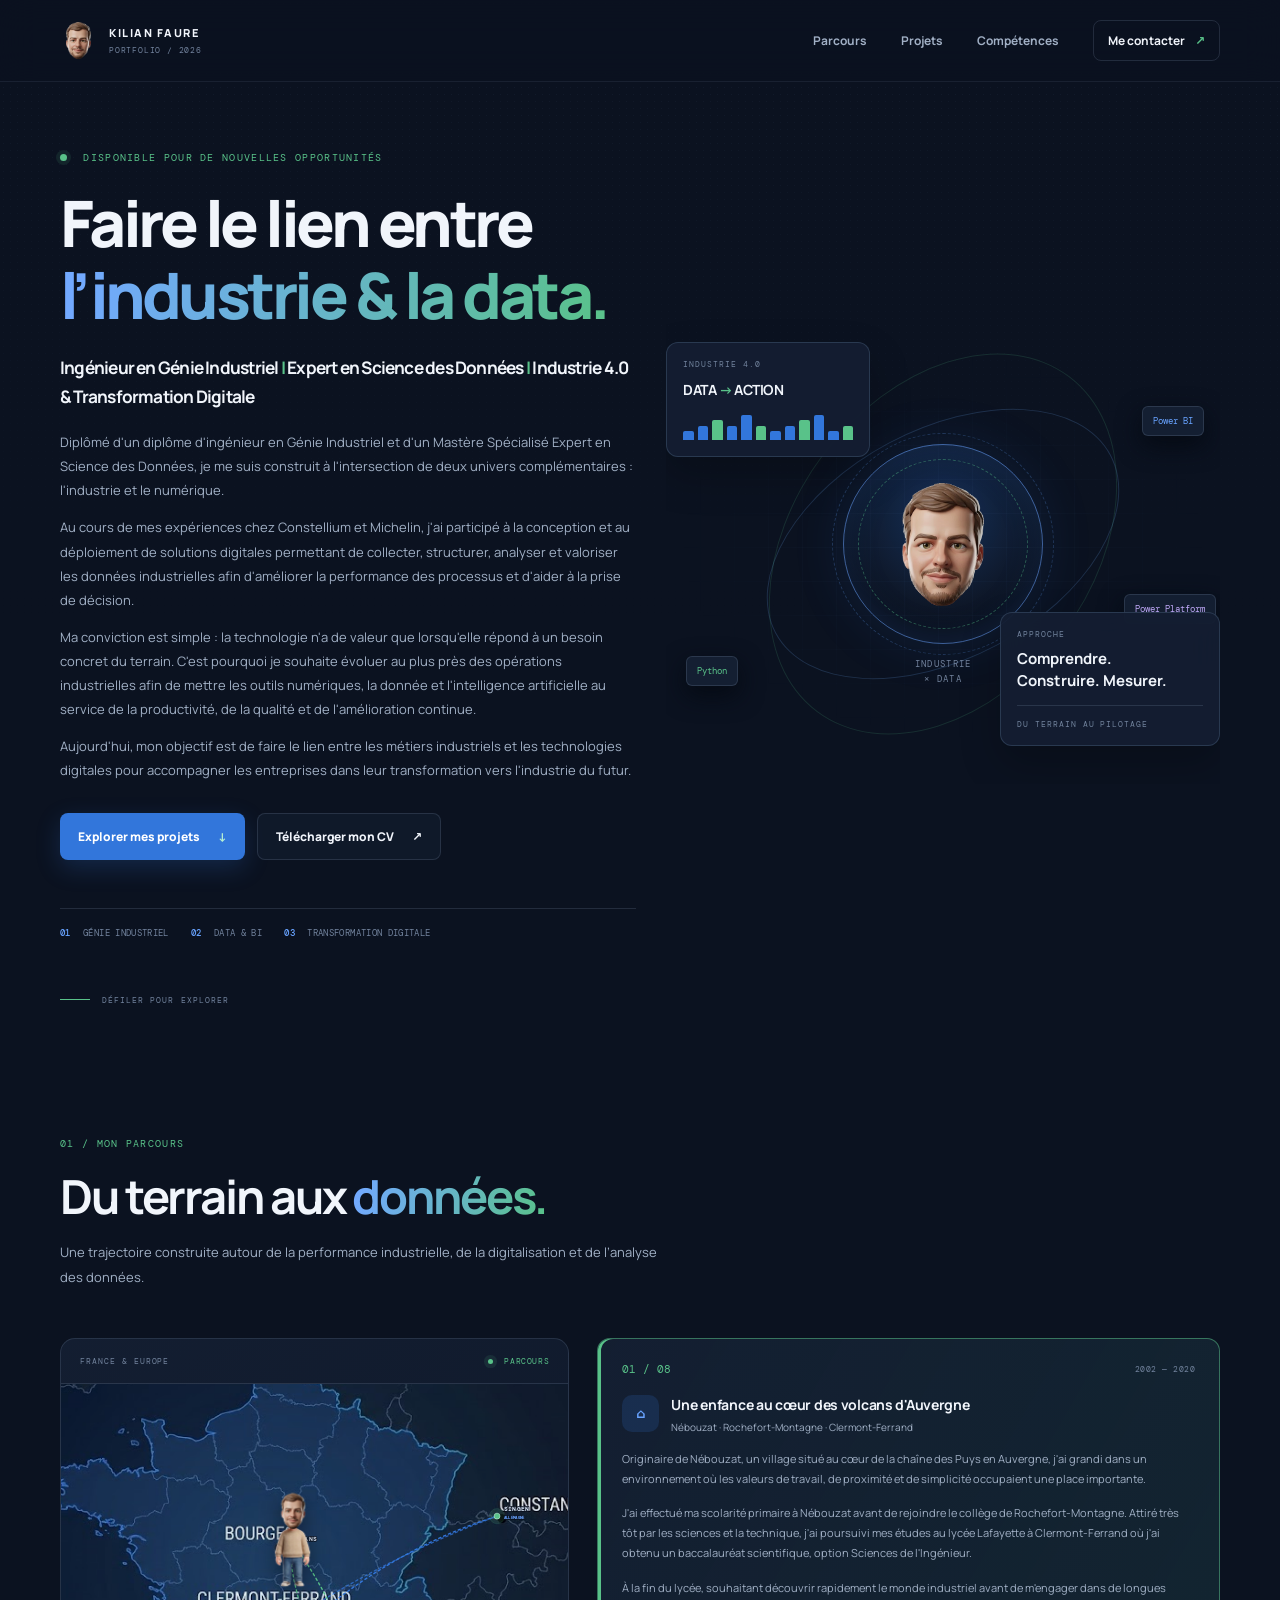
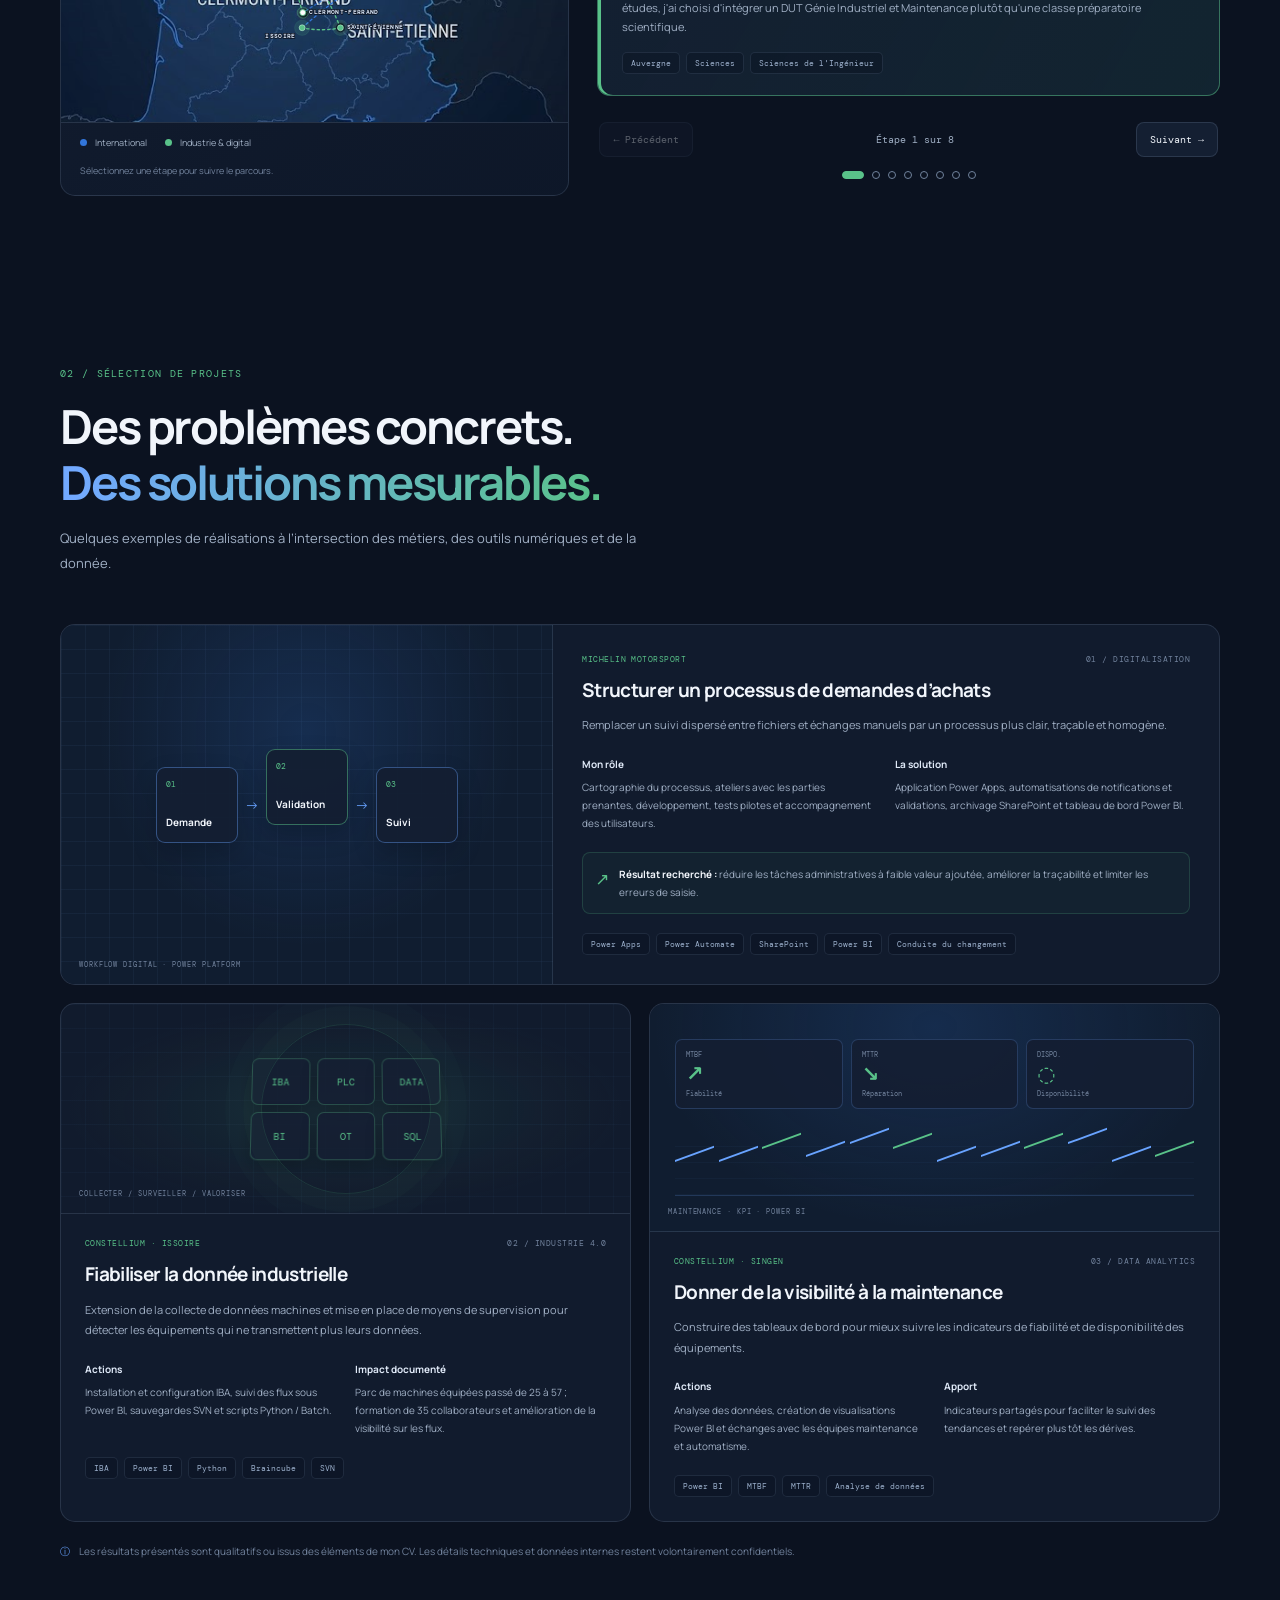
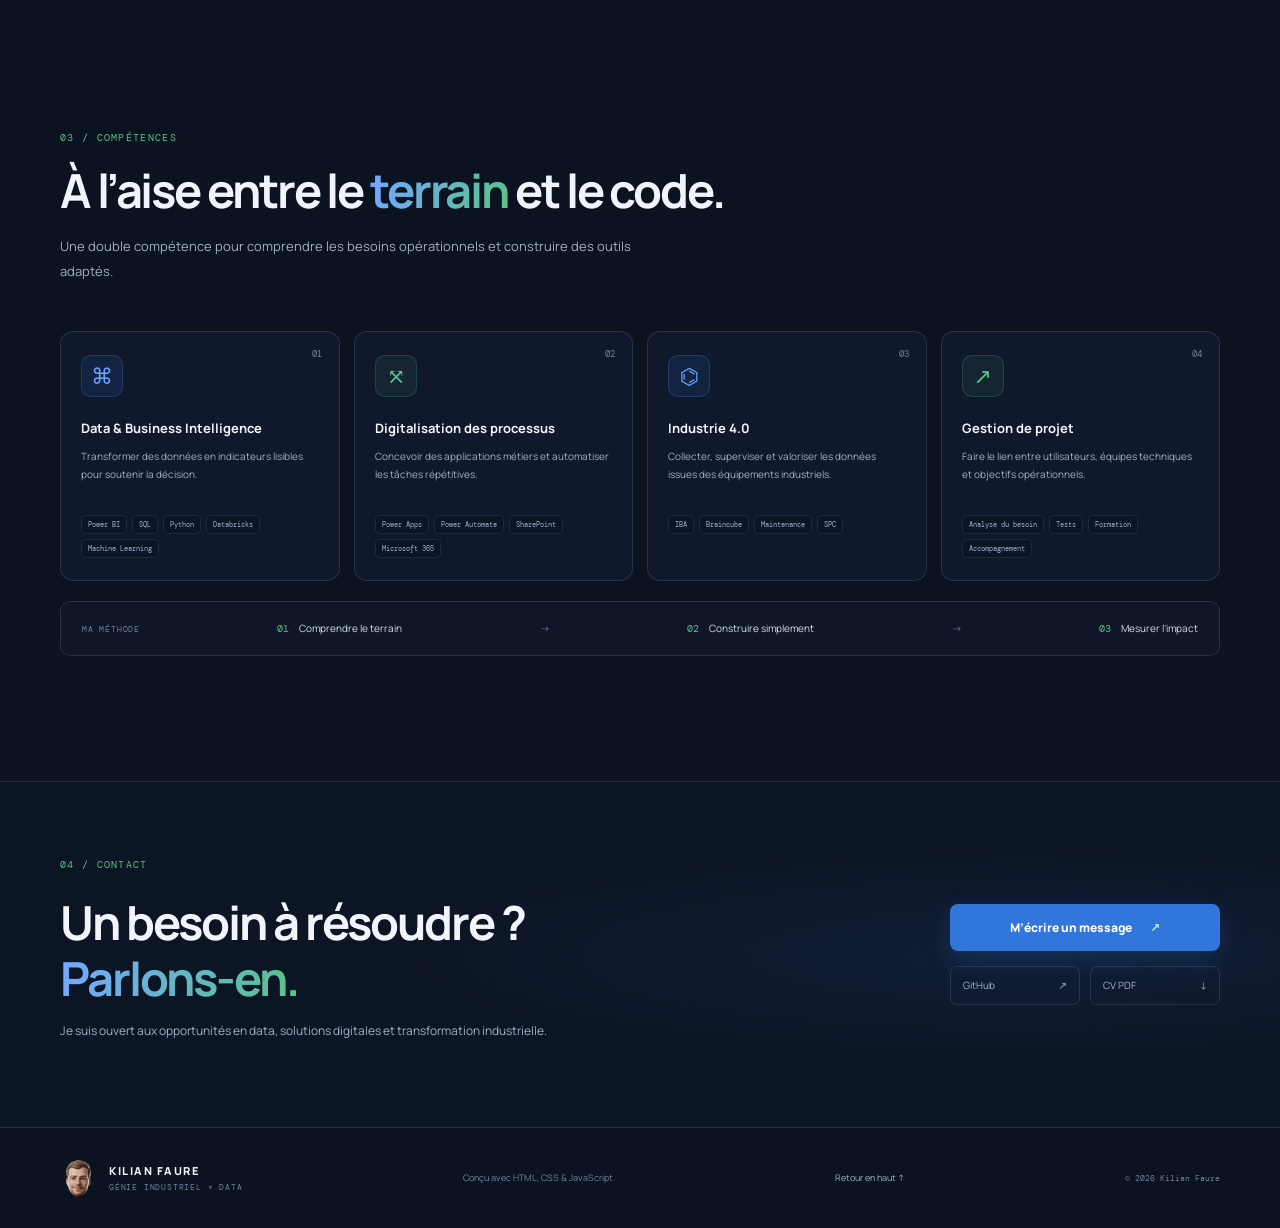
==== commit f31acc5c: "position ville sur la carte modifié" ====
--- a/index.html
+++ b/index.html
@@ -55,7 +55,7 @@
       <a class="scroll-cue" href="#parcours"><span class="scroll-line"></span> DÉFILER POUR EXPLORER</a>
     </section>
 
-    <section class="section-shell section-block" id="parcours">
+<section class="section-shell section-block" id="parcours">
       <div class="section-heading reveal"><p class="eyebrow">01 / MON PARCOURS</p><h2>Du terrain aux <span class="gradient-text">données.</span></h2><p>Une trajectoire construite autour de la performance industrielle, de la digitalisation et de l’analyse des données.</p></div>
       <div class="journey-layout">
         <aside class="map-panel" aria-label="Carte schématique du parcours géographique">
@@ -64,12 +64,17 @@
             <img class="map-background" src="assets/maps/france-europe-dark.png" alt="Carte stylisée de la France et de l’Europe occidentale" />
             <svg class="france-map" viewBox="0 0 1536 1024" role="img" aria-labelledby="map-title map-desc" preserveAspectRatio="xMidYMid meet">
               <title id="map-title">Carte du parcours professionnel</title>
-              <desc id="map-desc">Carte de la France et de l’Allemagne avec des repères à Clermont-Ferrand, Issoire et Singen.</desc>
-              <path class="map-route" d="M700 450 Q680 475 690 500" fill="none" stroke="#59C289" stroke-width="4" stroke-dasharray="7 9" stroke-linecap="round" />
-              <path class="map-route route-to-germany" d="M700 450 Q900 320 1180 310" fill="none" stroke="#3276DB" stroke-width="4" stroke-dasharray="7 9" stroke-linecap="round" />
-              <g class="map-marker" data-place="clermont" transform="translate(700 450)"><circle r="23" class="marker-halo"/><circle r="9" class="marker-core"/><text x="20" y="-18">CLERMONT-FERRAND</text></g>
-              <g class="map-marker" data-place="issoire" transform="translate(690 500)"><circle r="23" class="marker-halo"/><circle r="9" class="marker-core"/><text x="-20" y="32" text-anchor="end">ISSOIRE</text></g>
-              <g class="map-marker" data-place="singen" transform="translate(1180 310)"><circle r="23" class="marker-halo"/><circle r="9" class="marker-core"/><text x="20" y="-15">SINGEN</text><text x="20" y="10" class="map-country">ALLEMAGNE</text></g>
+              <desc id="map-desc">Carte de la France et de l'Allemagne avec des repères à Clermont-Ferrand, Rians, Saint-Étienne, Issoire et Singen.</desc>
+              <path class="map-route route-to-rians" d="M732 692 Q 695 580 690 470" fill="none" stroke="#59C289" stroke-width="4" stroke-dasharray="7 9" stroke-linecap="round" />
+              <path class="map-route route-to-saint-etienne" d="M690 470 Q 780 580 846 738" fill="none" stroke="#59C289" stroke-width="4" stroke-dasharray="7 9" stroke-linecap="round" />
+              <path class="map-route route-to-issoire" d="M846 738 Q 788 750 730 738" fill="none" stroke="#59C289" stroke-width="4" stroke-dasharray="7 9" stroke-linecap="round" />
+              <path class="map-route route-to-singen route-to-germany" d="M730 738 Q 1000 500 1320 400" fill="none" stroke="#3276DB" stroke-width="4" stroke-dasharray="7 9" stroke-linecap="round" />
+              <path class="map-route route-to-clermont" d="M1320 400 Q 1000 520 732 692" fill="none" stroke="#3276DB" stroke-width="4" stroke-dasharray="7 9" stroke-linecap="round" opacity="0.75" />
+              <g class="map-marker" data-place="clermont" transform="translate(732 692)"><circle r="23" class="marker-halo"/><circle r="9" class="marker-core"/><text x="20" y="5">CLERMONT-FERRAND</text></g>
+              <g class="map-marker" data-place="rians" transform="translate(690 470)"><circle r="23" class="marker-halo"/><circle r="9" class="marker-core"/><text x="20" y="5">RIANS</text></g>
+              <g class="map-marker" data-place="saint-etienne" transform="translate(846 738)"><circle r="23" class="marker-halo"/><circle r="9" class="marker-core"/><text x="20" y="5">SAINT-ÉTIENNE</text></g>
+              <g class="map-marker" data-place="issoire" transform="translate(730 738)"><circle r="23" class="marker-halo"/><circle r="9" class="marker-core"/><text x="-20" y="32" text-anchor="end">ISSOIRE</text></g>
+              <g class="map-marker" data-place="singen" transform="translate(1320 400)"><circle r="23" class="marker-halo"/><circle r="9" class="marker-core"/><text x="20" y="-15">SINGEN</text><text x="20" y="10" class="map-country">ALLEMAGNE</text></g>
             </svg>
             <div class="avatar-placeholder" aria-label="Avatar illustré de Kilian Faure"><img class="avatar-image" src="assets/avatar/corps%20avatar.png" alt="Avatar illustré de Kilian Faure" hidden><img class="avatar-fallback" src="assets/avatar/tete%20avatar%20kilian.png" alt=""></div>
           </div>
@@ -94,7 +99,7 @@
               <p>Les enseignements couvraient notamment l'électricité industrielle, la lecture et la réalisation de schémas électriques, la mécanique et la résistance des matériaux, l'hydraulique et la pneumatique, la robotique, l'automatisme industriel et la maintenance des systèmes.</p>
               <div class="tag-list"><span>Électricité</span><span>Mécanique</span><span>Automatisme</span><span>Robotique</span><span>Maintenance</span></div>
             </article>
-            <article class="timeline-card" data-step="rians" data-place="clermont" aria-hidden="true" hidden>
+            <article class="timeline-card" data-step="rians" data-place="rians" aria-hidden="true" hidden>
               <div class="timeline-top"><span class="timeline-index">03 / 08</span><span class="timeline-date">2021 — 2022</span></div>
               <div class="timeline-company"><span class="company-symbol constellium-symbol">R</span><div><h3>Première expérience industrielle — Rians</h3><p>Technicien de maintenance en alternance · Secteur desserts</p></div></div>
               <p>Dans le cadre de ma deuxième année de DUT, j'ai intégré l'entreprise Rians sur son site de production de desserts, au sein de l'équipe maintenance du secteur dessert.</p>
@@ -102,7 +107,7 @@
               <p>Cette première immersion m'a fait découvrir la réalité des ateliers de production et l'importance de la maintenance dans la performance globale d'une usine. Elle a confirmé mon envie de poursuivre mes études vers des fonctions à plus forte responsabilité.</p>
               <div class="tag-list"><span>Maintenance préventive</span><span>Diagnostic de panne</span><span>Soudure MIG</span><span>Production</span></div>
             </article>
-            <article class="timeline-card" data-step="ingenieur" data-place="clermont" aria-hidden="true" hidden>
+            <article class="timeline-card" data-step="ingenieur" data-place="saint-etienne" aria-hidden="true" hidden>
               <div class="timeline-top"><span class="timeline-index">04 / 08</span><span class="timeline-date">2022 — 2025</span></div>
               <div class="timeline-company"><span class="company-symbol sigma-symbol">Σ</span><div><h3>Diplôme d'Ingénieur en Génie Industriel</h3><p>ISTP · École Nationale Supérieure des Mines de Saint-Étienne</p></div></div>
               <p>J'ai poursuivi mon parcours à l'ISTP dans le cadre du diplôme d'Ingénieur en Génie Industriel de l'École Nationale Supérieure des Mines de Saint-Étienne.</p>
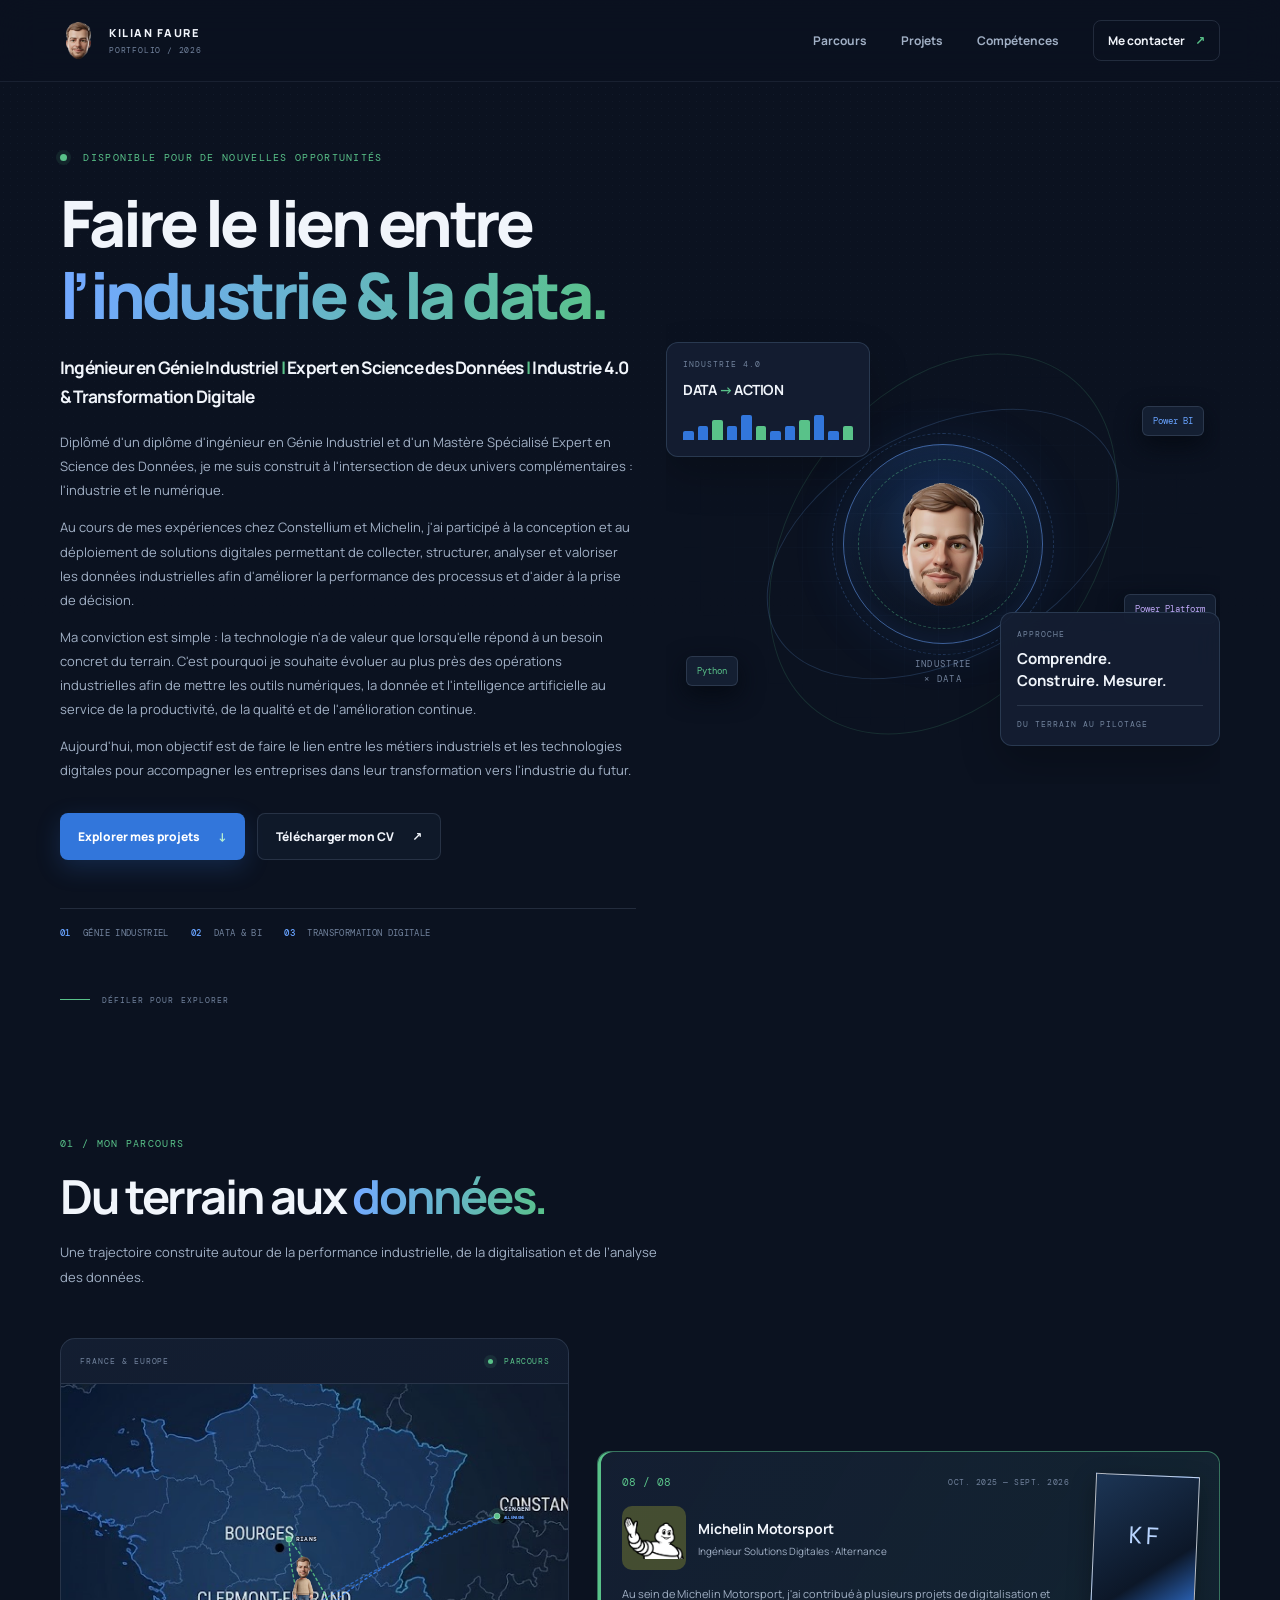
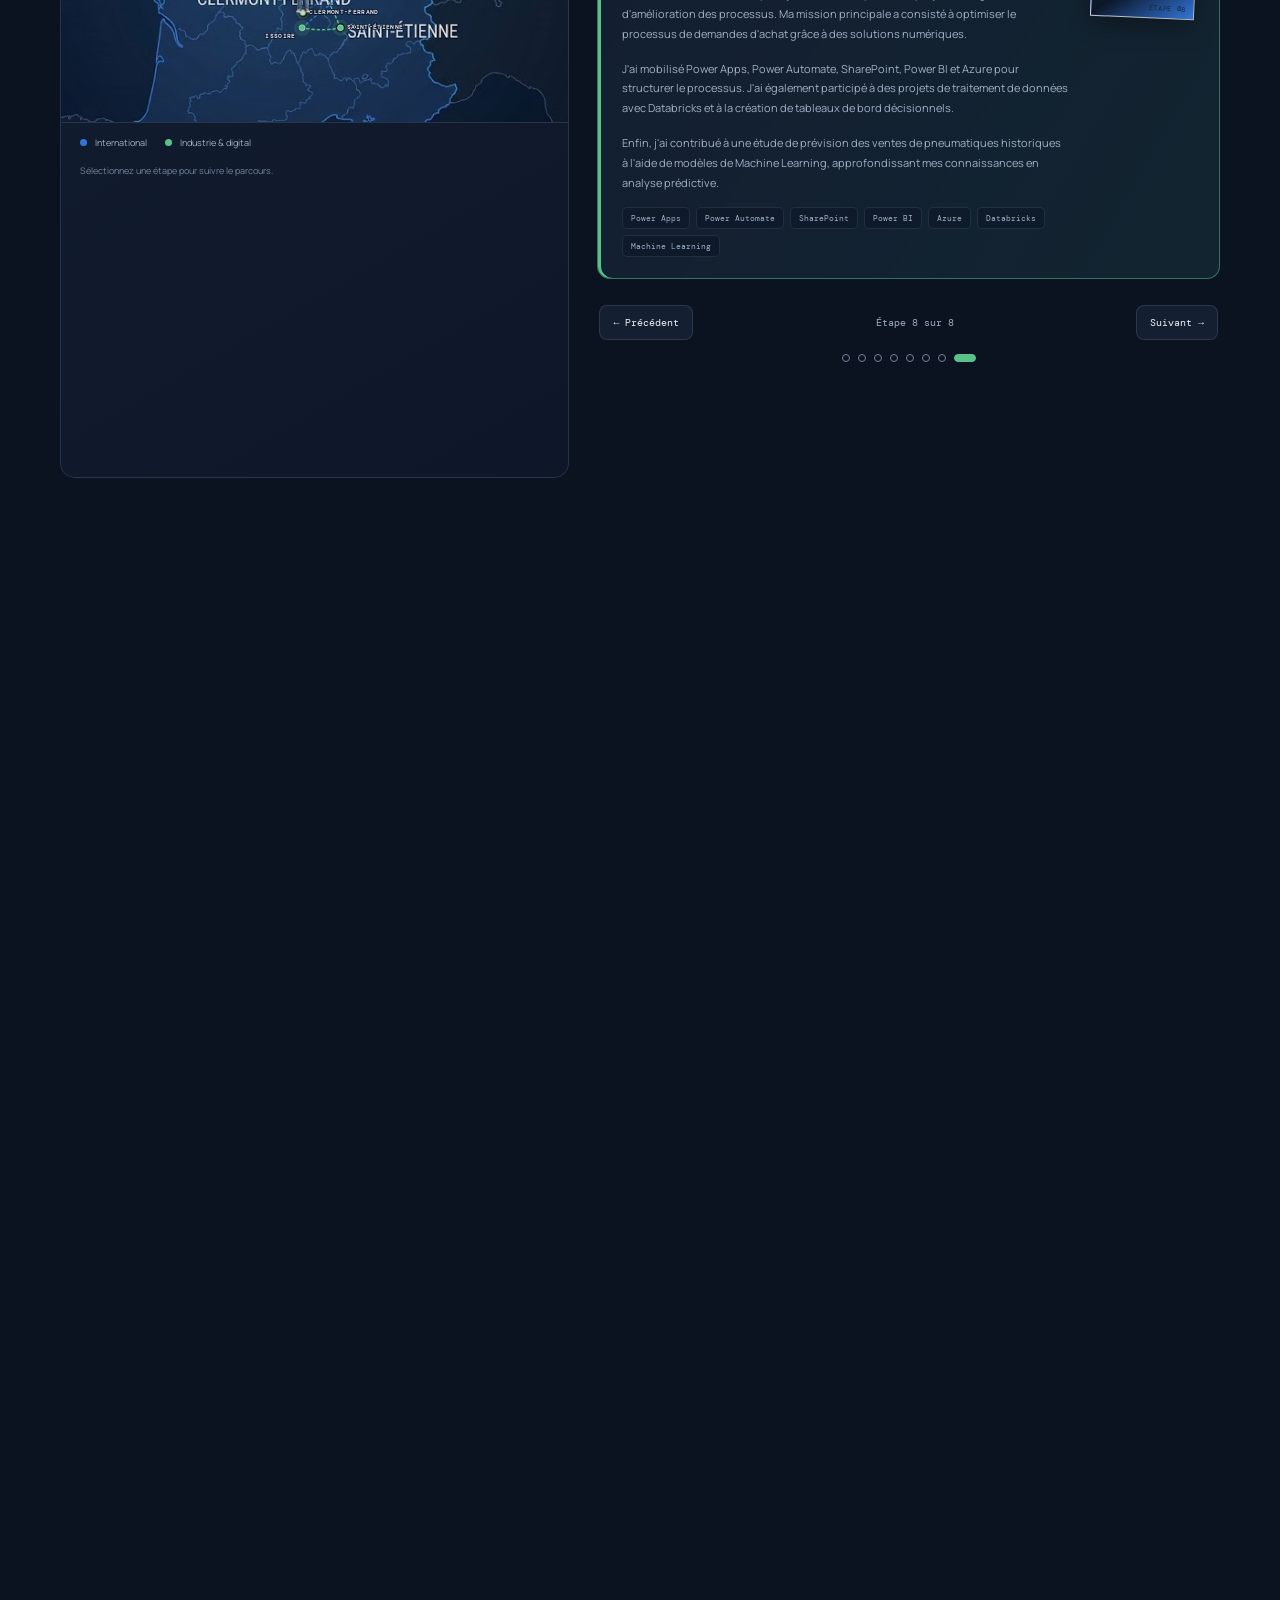
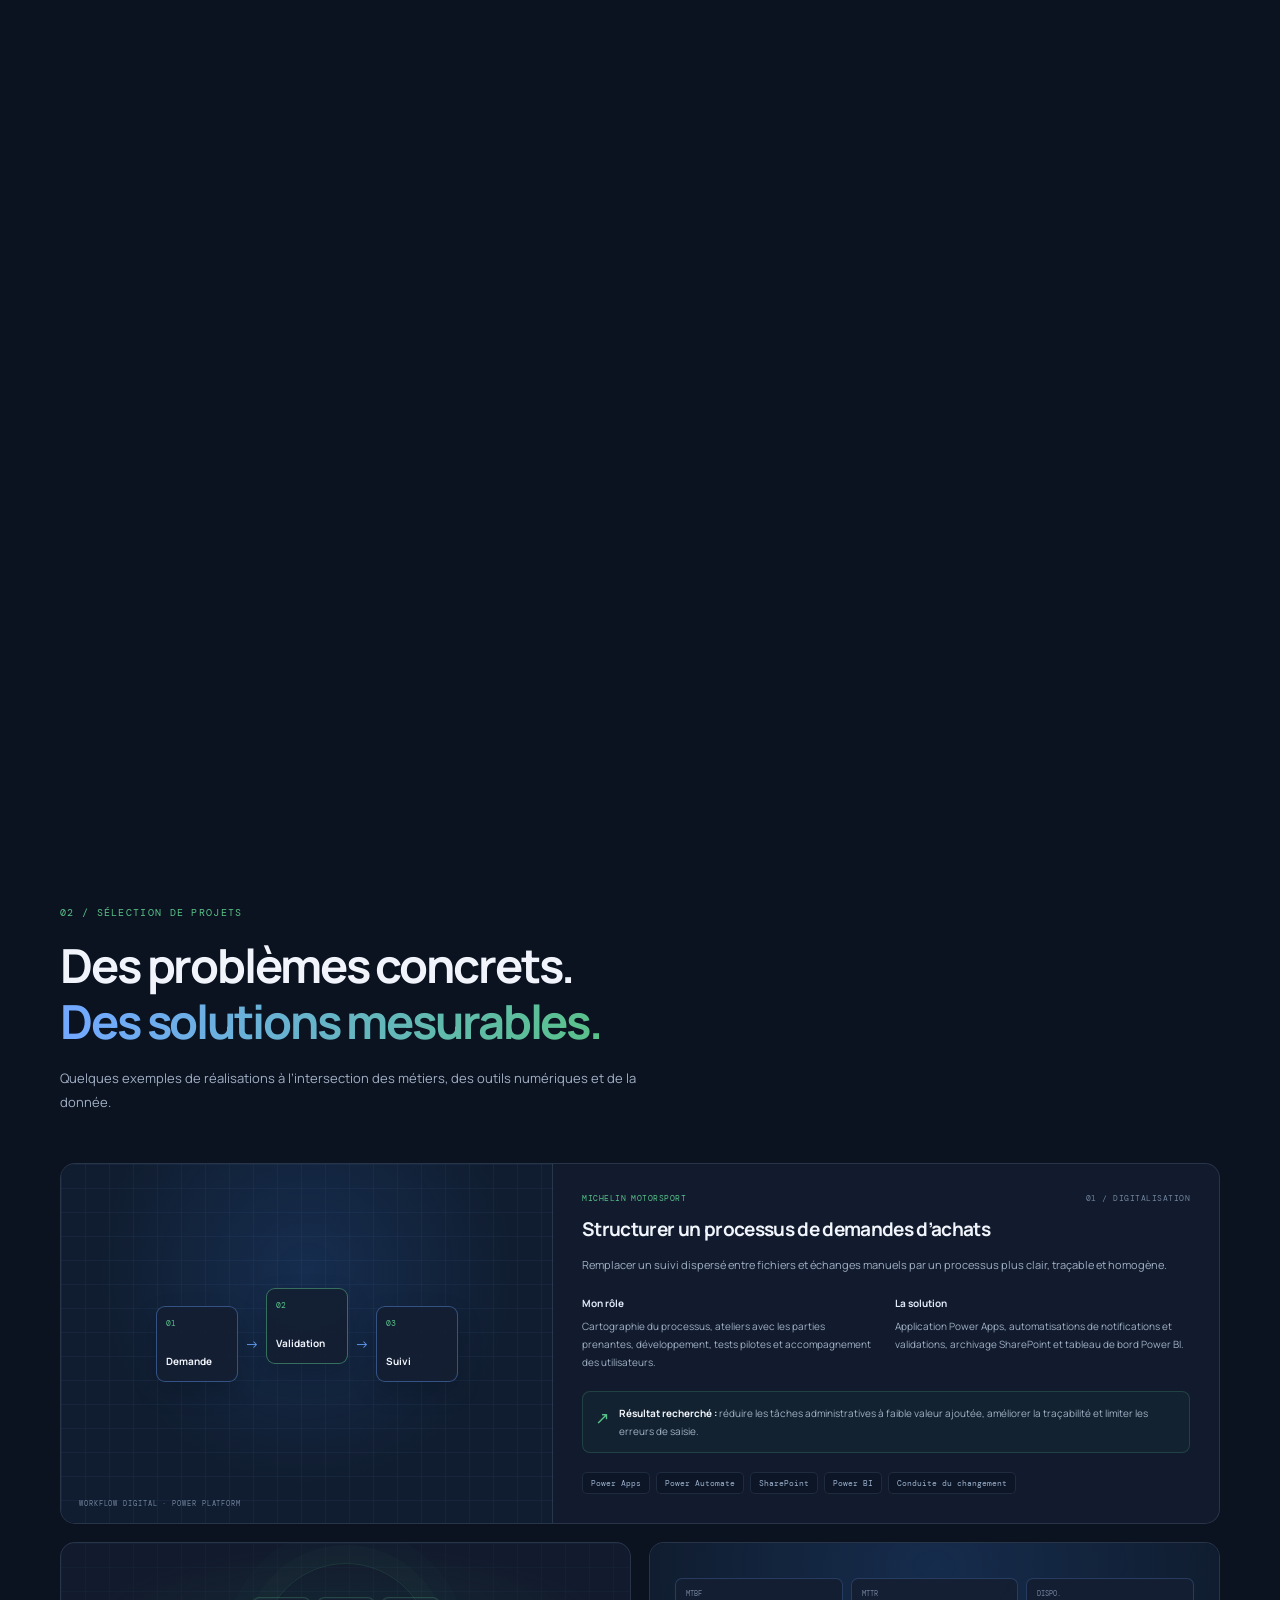
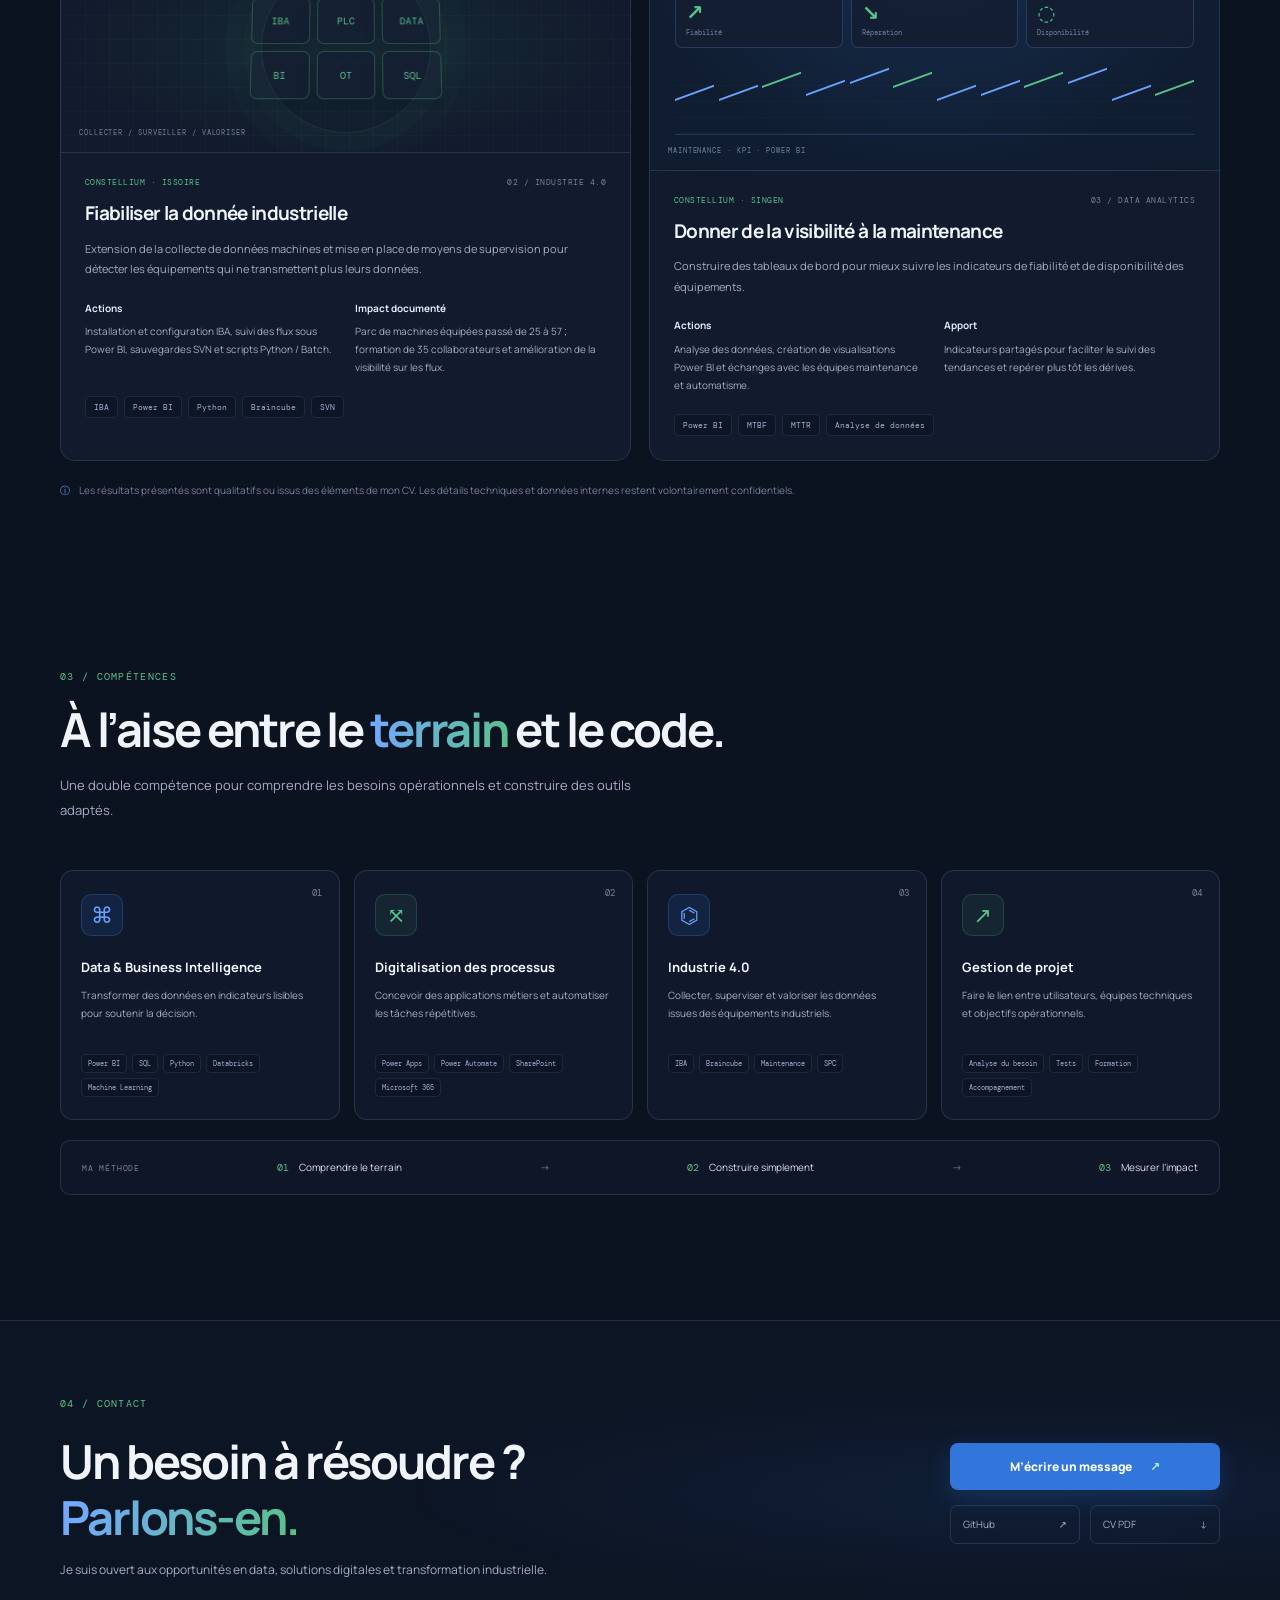
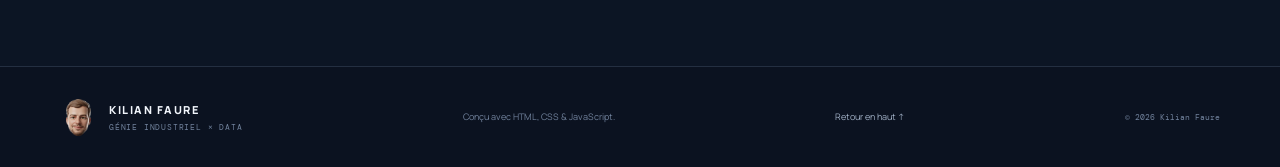
==== commit 438335de: "ajout image parcourt plus logo et scroll" ====
--- a/index.html
+++ b/index.html
@@ -86,7 +86,11 @@
           <div class="timeline" aria-label="Étape sélectionnée du parcours professionnel">
             <article class="timeline-card reveal is-active" data-step="origines" data-place="clermont" aria-hidden="false">
               <div class="timeline-top"><span class="timeline-index">01 / 08</span><span class="timeline-date">2002 — 2020</span></div>
-              <div class="timeline-company"><span class="company-symbol sigma-symbol">⌂</span><div><h3>Une enfance au cœur des volcans d'Auvergne</h3><p>Nébouzat · Rochefort-Montagne · Clermont-Ferrand</p></div></div>
+              <figure class="timeline-stamp" aria-label="Illustration de l’étape 1">
+                <img src="assets/images/parcours/etape-01.png" alt="Illustration : Une enfance au cœur des volcans d'Auvergne" loading="lazy" onerror="this.classList.add('is-missing')">
+                <figcaption>ÉTAPE 01</figcaption>
+              </figure>
+              <div class="timeline-company"><img class="company-symbol sigma-symbol company-logo" src="assets/images/logo/logo1.png" alt=""><div><h3>Une enfance au cœur des volcans d'Auvergne</h3><p>Nébouzat · Rochefort-Montagne · Clermont-Ferrand</p></div></div>
               <p>Originaire de Nébouzat, un village situé au cœur de la chaîne des Puys en Auvergne, j'ai grandi dans un environnement où les valeurs de travail, de proximité et de simplicité occupaient une place importante.</p>
               <p>J'ai effectué ma scolarité primaire à Nébouzat avant de rejoindre le collège de Rochefort-Montagne. Attiré très tôt par les sciences et la technique, j'ai poursuivi mes études au lycée Lafayette à Clermont-Ferrand où j'ai obtenu un baccalauréat scientifique, option Sciences de l'Ingénieur.</p>
               <p>À la fin du lycée, souhaitant découvrir rapidement le monde industriel avant de m'engager dans de longues études, j'ai choisi d'intégrer un DUT Génie Industriel et Maintenance plutôt qu'une classe préparatoire scientifique.</p>
@@ -94,14 +98,22 @@
             </article>
             <article class="timeline-card" data-step="dut" data-place="clermont" aria-hidden="true" hidden>
               <div class="timeline-top"><span class="timeline-index">02 / 08</span><span class="timeline-date">2020 — 2022</span></div>
-              <div class="timeline-company"><span class="company-symbol sigma-symbol">UCA</span><div><h3>DUT Génie Industriel et Maintenance</h3><p>Université Clermont Auvergne</p></div></div>
+              <figure class="timeline-stamp" aria-label="Illustration de l’étape 2">
+                <img src="assets/images/parcours/etape-02.png" alt="Illustration : DUT Génie Industriel et Maintenance" loading="lazy" onerror="this.classList.add('is-missing')">
+                <figcaption>ÉTAPE 02</figcaption>
+              </figure>
+              <div class="timeline-company"><img class="company-symbol sigma-symbol company-logo" src="assets/images/logo/logo2.png" alt=""><div><h3>DUT Génie Industriel et Maintenance</h3><p>Université Clermont Auvergne</p></div></div>
               <p>J'ai intégré le département Génie Industriel et Maintenance de l'Université Clermont Auvergne. Cette formation m'a permis d'acquérir de solides bases techniques et une vision globale du fonctionnement des installations industrielles.</p>
               <p>Les enseignements couvraient notamment l'électricité industrielle, la lecture et la réalisation de schémas électriques, la mécanique et la résistance des matériaux, l'hydraulique et la pneumatique, la robotique, l'automatisme industriel et la maintenance des systèmes.</p>
               <div class="tag-list"><span>Électricité</span><span>Mécanique</span><span>Automatisme</span><span>Robotique</span><span>Maintenance</span></div>
             </article>
             <article class="timeline-card" data-step="rians" data-place="rians" aria-hidden="true" hidden>
               <div class="timeline-top"><span class="timeline-index">03 / 08</span><span class="timeline-date">2021 — 2022</span></div>
-              <div class="timeline-company"><span class="company-symbol constellium-symbol">R</span><div><h3>Première expérience industrielle — Rians</h3><p>Technicien de maintenance en alternance · Secteur desserts</p></div></div>
+              <figure class="timeline-stamp" aria-label="Illustration de l’étape 3">
+                <img src="assets/images/parcours/etape-03.png" alt="Illustration : Première expérience industrielle — Rians" loading="lazy" onerror="this.classList.add('is-missing')">
+                <figcaption>ÉTAPE 03</figcaption>
+              </figure>
+              <div class="timeline-company"><img class="company-symbol constellium-symbol company-logo" src="assets/images/logo/logo3.png" alt=""><div><h3>Première expérience industrielle — Rians</h3><p>Technicien de maintenance en alternance · Secteur desserts</p></div></div>
               <p>Dans le cadre de ma deuxième année de DUT, j'ai intégré l'entreprise Rians sur son site de production de desserts, au sein de l'équipe maintenance du secteur dessert.</p>
               <p>Mes missions consistaient à assurer la maintenance préventive des équipements, les interventions correctives lors des pannes et l'amélioration de la disponibilité des installations. J'ai également développé des compétences de terrain, notamment en soudure MIG et en diagnostic de pannes.</p>
               <p>Cette première immersion m'a fait découvrir la réalité des ateliers de production et l'importance de la maintenance dans la performance globale d'une usine. Elle a confirmé mon envie de poursuivre mes études vers des fonctions à plus forte responsabilité.</p>
@@ -109,7 +121,11 @@
             </article>
             <article class="timeline-card" data-step="ingenieur" data-place="saint-etienne" aria-hidden="true" hidden>
               <div class="timeline-top"><span class="timeline-index">04 / 08</span><span class="timeline-date">2022 — 2025</span></div>
-              <div class="timeline-company"><span class="company-symbol sigma-symbol">Σ</span><div><h3>Diplôme d'Ingénieur en Génie Industriel</h3><p>ISTP · École Nationale Supérieure des Mines de Saint-Étienne</p></div></div>
+              <figure class="timeline-stamp" aria-label="Illustration de l’étape 4">
+                <img src="assets/images/parcours/etape-04.png" alt="Illustration : Diplôme d'Ingénieur en Génie Industriel" loading="lazy" onerror="this.classList.add('is-missing')">
+                <figcaption>ÉTAPE 04</figcaption>
+              </figure>
+              <div class="timeline-company"><img class="company-symbol constellium-symbol company-logo" src="assets/images/logo/logo4.png" alt=""><div><h3>Diplôme d'Ingénieur en Génie Industriel</h3><p>ISTP · École Nationale Supérieure des Mines de Saint-Étienne</p></div></div>
               <p>J'ai poursuivi mon parcours à l'ISTP dans le cadre du diplôme d'Ingénieur en Génie Industriel de l'École Nationale Supérieure des Mines de Saint-Étienne.</p>
               <p>Cette formation m'a permis d'approfondir mes connaissances en électrotechnique, mécanique, thermodynamique, mathématiques appliquées, statistiques et gestion industrielle. Elle m'a également apporté une vision globale de la performance industrielle grâce au Lean Manufacturing, à la Supply Chain, à la gestion de projet et au management d'équipe.</p>
               <p>J'y ai développé une approche orientée amélioration continue et conduite du changement, essentielle pour accompagner la transformation des organisations industrielles.</p>
@@ -117,7 +133,11 @@
             </article>
             <article class="timeline-card" data-step="issoire" data-place="issoire" aria-hidden="true" hidden>
               <div class="timeline-top"><span class="timeline-index">05 / 08</span><span class="timeline-date">2022 — 2025</span></div>
-              <div class="timeline-company"><span class="company-symbol constellium-symbol">C</span><div><h3>Transformation digitale chez Constellium</h3><p>Constellium Issoire · Alternance</p></div></div>
+              <figure class="timeline-stamp" aria-label="Illustration de l’étape 5">
+                <img src="assets/images/parcours/etape-05.png" alt="Illustration : Transformation digitale chez Constellium" loading="lazy" onerror="this.classList.add('is-missing')">
+                <figcaption>ÉTAPE 05</figcaption>
+              </figure>
+              <div class="timeline-company"><img class="company-symbol constellium-symbol company-logo" src="assets/images/logo/logo5.png" alt=""><div><h3>Transformation digitale chez Constellium</h3><p>Constellium Issoire · Alternance</p></div></div>
               <p>En parallèle de mon cursus d'ingénieur, j'ai effectué mon alternance au sein de Constellium Issoire, acteur de la transformation de l'aluminium destiné notamment aux secteurs aéronautique, spatial et défense. Intégré au service Digital, j'ai participé à des projets liés à l'Industrie 4.0 et à la valorisation des données industrielles.</p>
               <p>Mes missions ont porté sur la mise en place de systèmes de collecte de données, la fiabilisation et la transformation des données industrielles, la réalisation de tableaux de bord Power BI, l'analyse de données pour l'aide à la décision, le suivi d'indicateurs environnementaux et l'analyse de l'usure de composants mécaniques.</p>
               <p>Cette expérience m'a permis de découvrir le cycle de vie de la donnée, depuis son acquisition jusqu'à sa restitution aux utilisateurs, et de comprendre l'importance de décisions fondées sur des données mesurées et fiables. C'est là que j'ai développé un véritable intérêt pour la data et la transformation digitale.</p>
@@ -125,7 +145,11 @@
             </article>
             <article class="timeline-card" data-step="singen" data-place="singen" aria-hidden="true" hidden>
               <div class="timeline-top"><span class="timeline-index">06 / 08</span><span class="timeline-date">JUIN — AOÛT 2025</span></div>
-              <div class="timeline-company"><span class="company-symbol singen-symbol">DE</span><div><h3>Expérience internationale en Allemagne</h3><p>Constellium Singen · Méthodes Maintenance · 12 semaines</p></div></div>
+              <figure class="timeline-stamp" aria-label="Illustration de l’étape 6">
+                <img src="assets/images/parcours/etape-06.png" alt="Illustration : Expérience internationale en Allemagne" loading="lazy" onerror="this.classList.add('is-missing')">
+                <figcaption>ÉTAPE 06</figcaption>
+              </figure>
+              <div class="timeline-company"><img class="company-symbol singen-symbol company-logo" src="assets/images/logo/logo5.png" alt=""><div><h3>Expérience internationale en Allemagne</h3><p>Constellium Singen · Méthodes Maintenance · 12 semaines</p></div></div>
               <p>Afin d'élargir mon expérience, j'ai réalisé une mission de 12 semaines chez Constellium Singen en Allemagne, au sein du service Méthodes Maintenance.</p>
               <p>Mes travaux ont porté sur la création de tableaux de bord Power BI pour le suivi des KPI maintenance, l'analyse des indicateurs MTBF et MTTR, la mise en place d'un système de surveillance SPC et la détection précoce des dérives de fonctionnement et des risques de défaillance.</p>
               <p>Cette expérience m'a conduit à évoluer dans un environnement anglophone et multiculturel, renforçant mon autonomie, mon adaptabilité et mes capacités de communication.</p>
@@ -133,14 +157,22 @@
             </article>
             <article class="timeline-card" data-step="sigma" data-place="clermont" aria-hidden="true" hidden>
               <div class="timeline-top"><span class="timeline-index">07 / 08</span><span class="timeline-date">2025 — 2026</span></div>
-              <div class="timeline-company"><span class="company-symbol sigma-symbol">Σ</span><div><h3>Mastère Spécialisé Expert en Science des Données</h3><p>SIGMA Clermont</p></div></div>
+              <figure class="timeline-stamp" aria-label="Illustration de l’étape 7">
+                <img src="assets/images/parcours/etape-07.png" alt="Illustration : Mastère Spécialisé Expert en Science des Données" loading="lazy" onerror="this.classList.add('is-missing')">
+                <figcaption>ÉTAPE 07</figcaption>
+              </figure>
+              <div class="timeline-company"><img class="company-symbol sigma-symbol company-logo" src="assets/images/logo/logo7.png" alt=""><div><h3>Mastère Spécialisé Expert en Science des Données</h3><p>SIGMA Clermont</p></div></div>
               <p>Souhaitant approfondir mes compétences dans le domaine de la data, j'ai intégré le Mastère Spécialisé Expert en Science des Données de SIGMA Clermont.</p>
               <p>Cette formation m'a permis d'acquérir des compétences avancées en statistiques, Machine Learning, Deep Learning, Business Intelligence, développement Python, bases de données PostgreSQL et ingénierie des données. Les projets réalisés m'ont permis de mettre en pratique les concepts théoriques étudiés.</p>
               <div class="tag-list"><span>Statistiques</span><span>Machine Learning</span><span>Deep Learning</span><span>Python</span><span>PostgreSQL</span><span>Data Engineering</span></div>
             </article>
             <article class="timeline-card" data-step="michelin" data-place="clermont" aria-hidden="true" hidden>
               <div class="timeline-top"><span class="timeline-index">08 / 08</span><span class="timeline-date">OCT. 2025 — SEPT. 2026</span></div>
-              <div class="timeline-company"><span class="company-symbol michelin-symbol">M</span><div><h3>Michelin Motorsport</h3><p>Ingénieur Solutions Digitales · Alternance</p></div></div>
+              <figure class="timeline-stamp" aria-label="Illustration de l’étape 8">
+                <img src="assets/images/parcours/etape-08.png" alt="Illustration : Michelin Motorsport" loading="lazy" onerror="this.classList.add('is-missing')">
+                <figcaption>ÉTAPE 08</figcaption>
+              </figure>
+              <div class="timeline-company"><img class="company-symbol michelin-symbol company-logo" src="assets/images/logo/logo8.png" alt=""><div><h3>Michelin Motorsport</h3><p>Ingénieur Solutions Digitales · Alternance</p></div></div>
               <p>Au sein de Michelin Motorsport, j'ai contribué à plusieurs projets de digitalisation et d'amélioration des processus. Ma mission principale a consisté à optimiser le processus de demandes d'achat grâce à des solutions numériques.</p>
               <p>J'ai mobilisé Power Apps, Power Automate, SharePoint, Power BI et Azure pour structurer le processus. J'ai également participé à des projets de traitement de données avec Databricks et à la création de tableaux de bord décisionnels.</p>
               <p>Enfin, j'ai contribué à une étude de prévision des ventes de pneumatiques historiques à l'aide de modèles de Machine Learning, approfondissant mes connaissances en analyse prédictive.</p>
@@ -154,6 +186,16 @@
           </div>
           <div class="journey-step-dots" aria-label="Choisir une étape du parcours"></div>
         </div>
+      </div>
+      <div class="journey-scroll-steps" aria-hidden="true">
+        <div class="journey-scroll-trigger" data-scroll-step="0"></div>
+        <div class="journey-scroll-trigger" data-scroll-step="1"></div>
+        <div class="journey-scroll-trigger" data-scroll-step="2"></div>
+        <div class="journey-scroll-trigger" data-scroll-step="3"></div>
+        <div class="journey-scroll-trigger" data-scroll-step="4"></div>
+        <div class="journey-scroll-trigger" data-scroll-step="5"></div>
+        <div class="journey-scroll-trigger" data-scroll-step="6"></div>
+        <div class="journey-scroll-trigger" data-scroll-step="7"></div>
       </div>
     </section>
 
--- a/css/style.css
+++ b/css/style.css
@@ -103,7 +103,7 @@
 .map-marker.is-active .marker-halo { r: 17; fill: rgba(89,194,137,.2); stroke: var(--green); }
 .map-marker.is-active .marker-core { fill: white; stroke: var(--green); stroke-width: 2.5; }
 .route-to-germany { stroke: var(--blue); }
-.avatar-placeholder { position: absolute; left: 46%; top: 51%; transform: translate(-50%,-50%); display: flex; flex-direction: column; align-items: center; gap: 3px; pointer-events: none; transition: left .55s cubic-bezier(.2,.8,.2,1), top .55s cubic-bezier(.2,.8,.2,1); }
+.avatar-placeholder { position: absolute; left: 46%; top: 51%; transform: translate(-50%,-75%) scale(0.6); display: flex; flex-direction: column; align-items: center; gap: 3px; pointer-events: none; transition: left .55s cubic-bezier(.2,.8,.2,1), top .55s cubic-bezier(.2,.8,.2,1); }
 .avatar-placeholder .avatar-image { display: block; width: 78px; height: 126px; object-fit: contain; object-position: center bottom; filter: drop-shadow(0 8px 10px rgba(0,0,0,.42)); }
 .avatar-placeholder .avatar-image[hidden] { display: none; }
 .avatar-placeholder .avatar-fallback { display: block; width: 78px; height: 126px; object-fit: contain; }
@@ -120,7 +120,8 @@
 .timeline-index { color: var(--green); font: 11px var(--mono); }.timeline-date { color: var(--muted-2); font: 8px var(--mono); letter-spacing: .06em; }
 .timeline-company { display: flex; align-items: center; gap: 12px; margin-bottom: 14px; }
 .company-symbol { width: 37px; height: 37px; flex: 0 0 37px; display: grid; place-items: center; border-radius: 10px; font-size: 13px; font-weight: 800; }
-.michelin-symbol { background: rgba(50,118,219,.17); color: var(--blue-light); }.constellium-symbol { background: rgba(89,194,137,.13); color: var(--green); }.singen-symbol { background: rgba(166,137,255,.15); color: #c4adff; font: 9px var(--mono); }.sigma-symbol { background: rgba(50,118,219,.17); color: var(--blue-light); }
+.company-logo { width: 64px; height: 64px; flex-basis: 64px; padding: 2px; background: #fff; object-fit: contain; }
+.michelin-symbol { background: rgba(219, 216, 50, 0.247); color: var(--blue-light); }.constellium-symbol { background: rgba(89,194,137,.13); color: var(--green); }.singen-symbol { background: rgba(206,177,255,.15); color: #c4adff; font: 9px var(--mono); }.sigma-symbol { background: rgb(255, 255, 255); color: var(--blue-light); }
 .timeline-company h3 { font-size: 14px; margin: 0 0 3px; letter-spacing: -.02em; }.timeline-company p { margin: 0; color: var(--muted); font-size: 10px; line-height: 1.6; }
 .timeline-arrow { margin-left: auto; align-self: flex-start; color: var(--muted-2); }
 .timeline-card > p { color: var(--muted); font-size: 11px; line-height: 1.8; margin-bottom: 15px; }
@@ -254,3 +255,34 @@
   .journey-progress { font-size: 9px; }
 }
 @media (prefers-reduced-motion: reduce) { .timeline-card:not([hidden]) { animation: none; } }
+
+/* Parcours piloté par le scroll : le panneau reste fixe pendant les étapes. */
+#parcours { position: relative; }
+#parcours .journey-layout { position: sticky; top: 96px; z-index: 4; height: min(740px, calc(100vh - 116px)); min-height: 520px; align-items: stretch; }
+#parcours .map-panel, #parcours .journey-detail { min-height: 0; height: 100%; }
+#parcours .journey-detail { display: flex; flex-direction: column; justify-content: center; }
+#parcours .timeline { min-height: 0; }
+#parcours .timeline-card { max-height: min(590px, calc(100vh - 220px)); overflow-y: auto; scrollbar-width: thin; scrollbar-color: rgba(89,194,137,.45) transparent; padding-right: 150px; }
+.journey-scroll-steps { position: relative; margin-top: -1px; pointer-events: none; }
+.journey-scroll-trigger { height: 72vh; min-height: 430px; }
+.journey-scroll-trigger:last-child { height: 58vh; min-height: 340px; }
+.timeline-stamp { position: absolute; top: 23px; right: 22px; width: 104px; margin: 0; padding: 6px 6px 22px; background: #e7edf6; border: 1px solid rgba(255,255,255,.7); box-shadow: 0 8px 24px rgba(0,0,0,.3); transform: rotate(2.5deg); }
+.timeline-stamp img { display: block; width: 100%; aspect-ratio: 4 / 5; object-fit: cover; background: linear-gradient(145deg, #1c3555, #0c1728 65%, #3276db); }
+.timeline-stamp img:not([src]), .timeline-stamp img[src=""] { visibility: hidden; }
+.timeline-stamp img[src$=".jpg"] { color: transparent; }
+.timeline-stamp figcaption { position: absolute; right: 7px; bottom: 5px; color: #17263b; font: 7px var(--mono); letter-spacing: .1em; }
+.timeline-stamp img:not([src]) { visibility: hidden; }
+@media (max-width: 760px) {
+  #parcours .journey-layout { position: relative; top: auto; height: auto; min-height: 0; display: flex; flex-direction: column; }
+  #parcours .map-panel, #parcours .journey-detail { height: auto; }
+  #parcours .map-stage { min-height: 280px; aspect-ratio: 3 / 2; }
+  #parcours .timeline-card { max-height: none; padding-right: 19px; padding-top: 150px; }
+  .timeline-stamp { top: 18px; left: 20px; right: auto; width: 90px; }
+  .journey-scroll-trigger { height: 42vh; min-height: 260px; }
+  .journey-scroll-trigger:last-child { height: 30vh; min-height: 200px; }
+}
+
+.timeline-stamp img { min-height: 105px; }
+.timeline-stamp img.is-missing { opacity: 0; }
+.timeline-stamp:has(img.is-missing) { background: linear-gradient(145deg, #1c3555, #0c1728 65%, #3276db); }
+.timeline-stamp:has(img.is-missing)::before { content: "KF"; position: absolute; inset: 0 6px 22px; display: grid; place-items: center; color: #b9d5ff; font: 24px var(--mono); letter-spacing: .12em; }
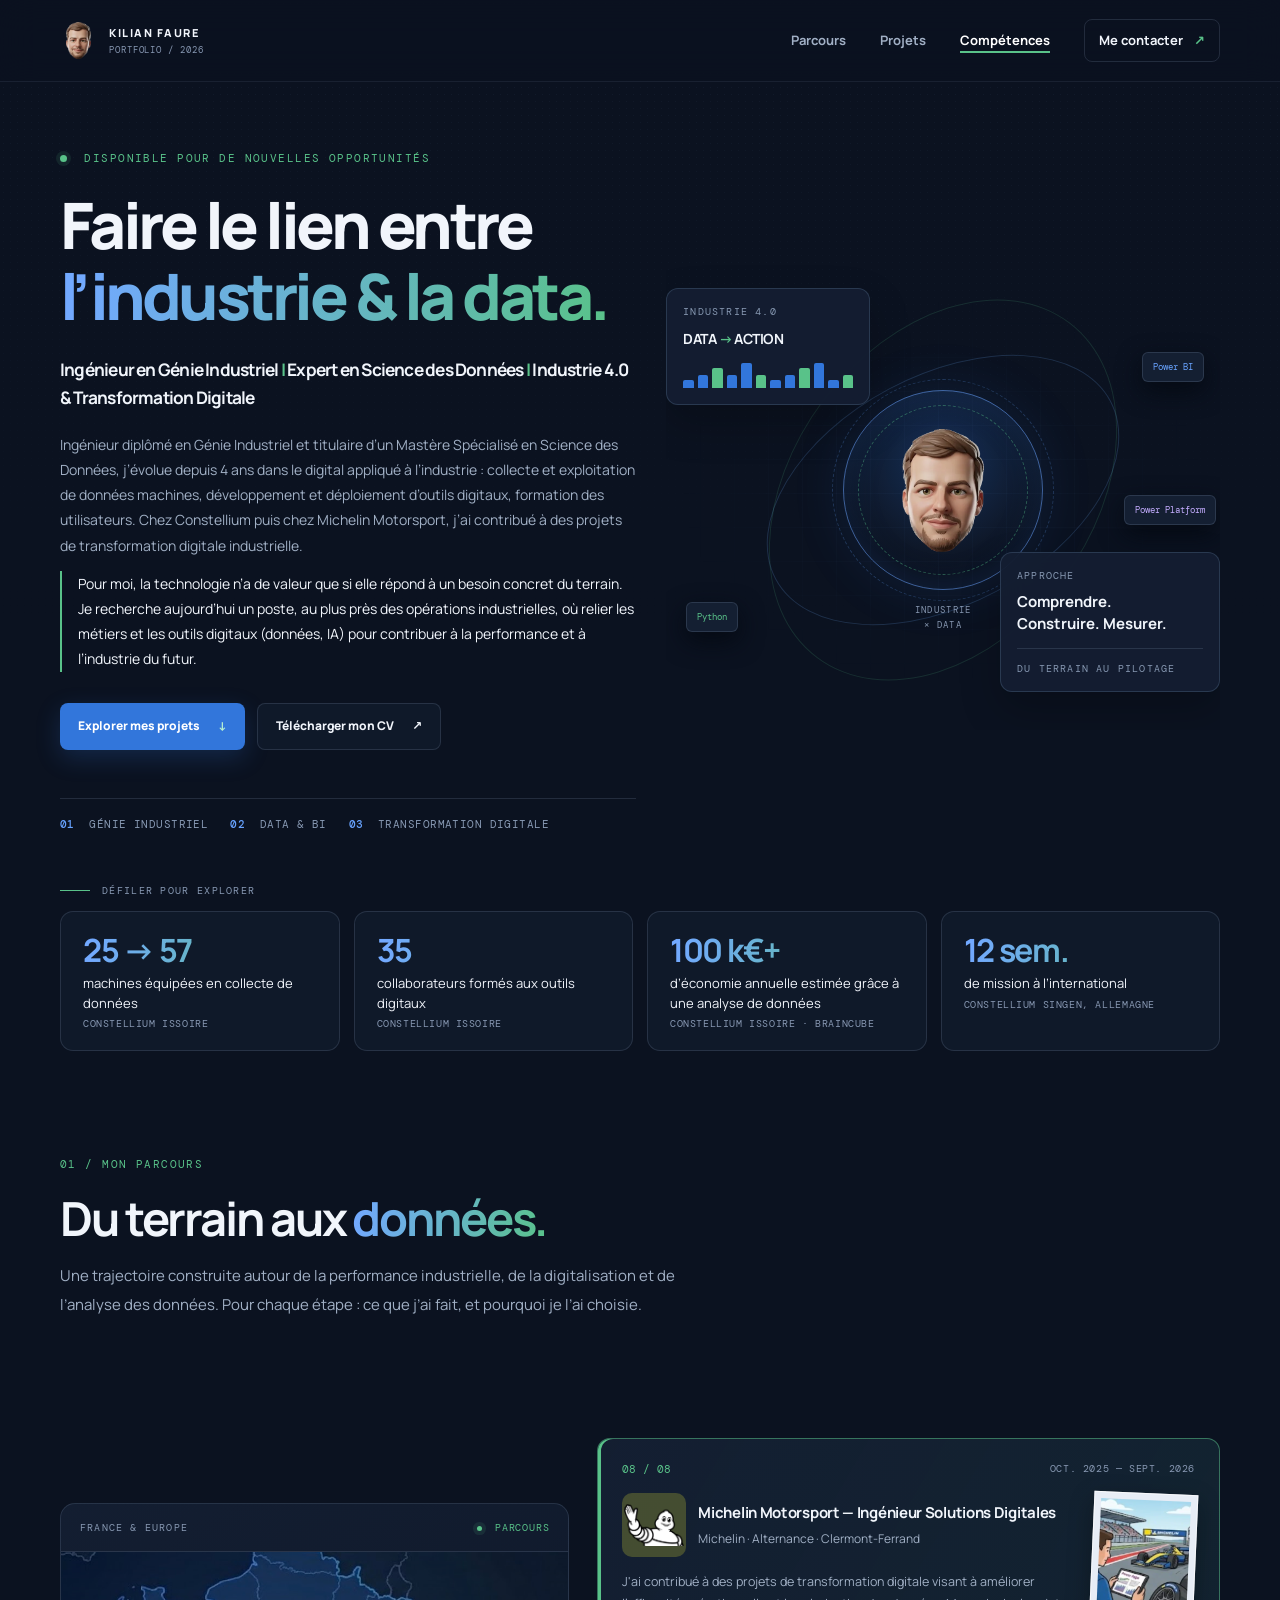
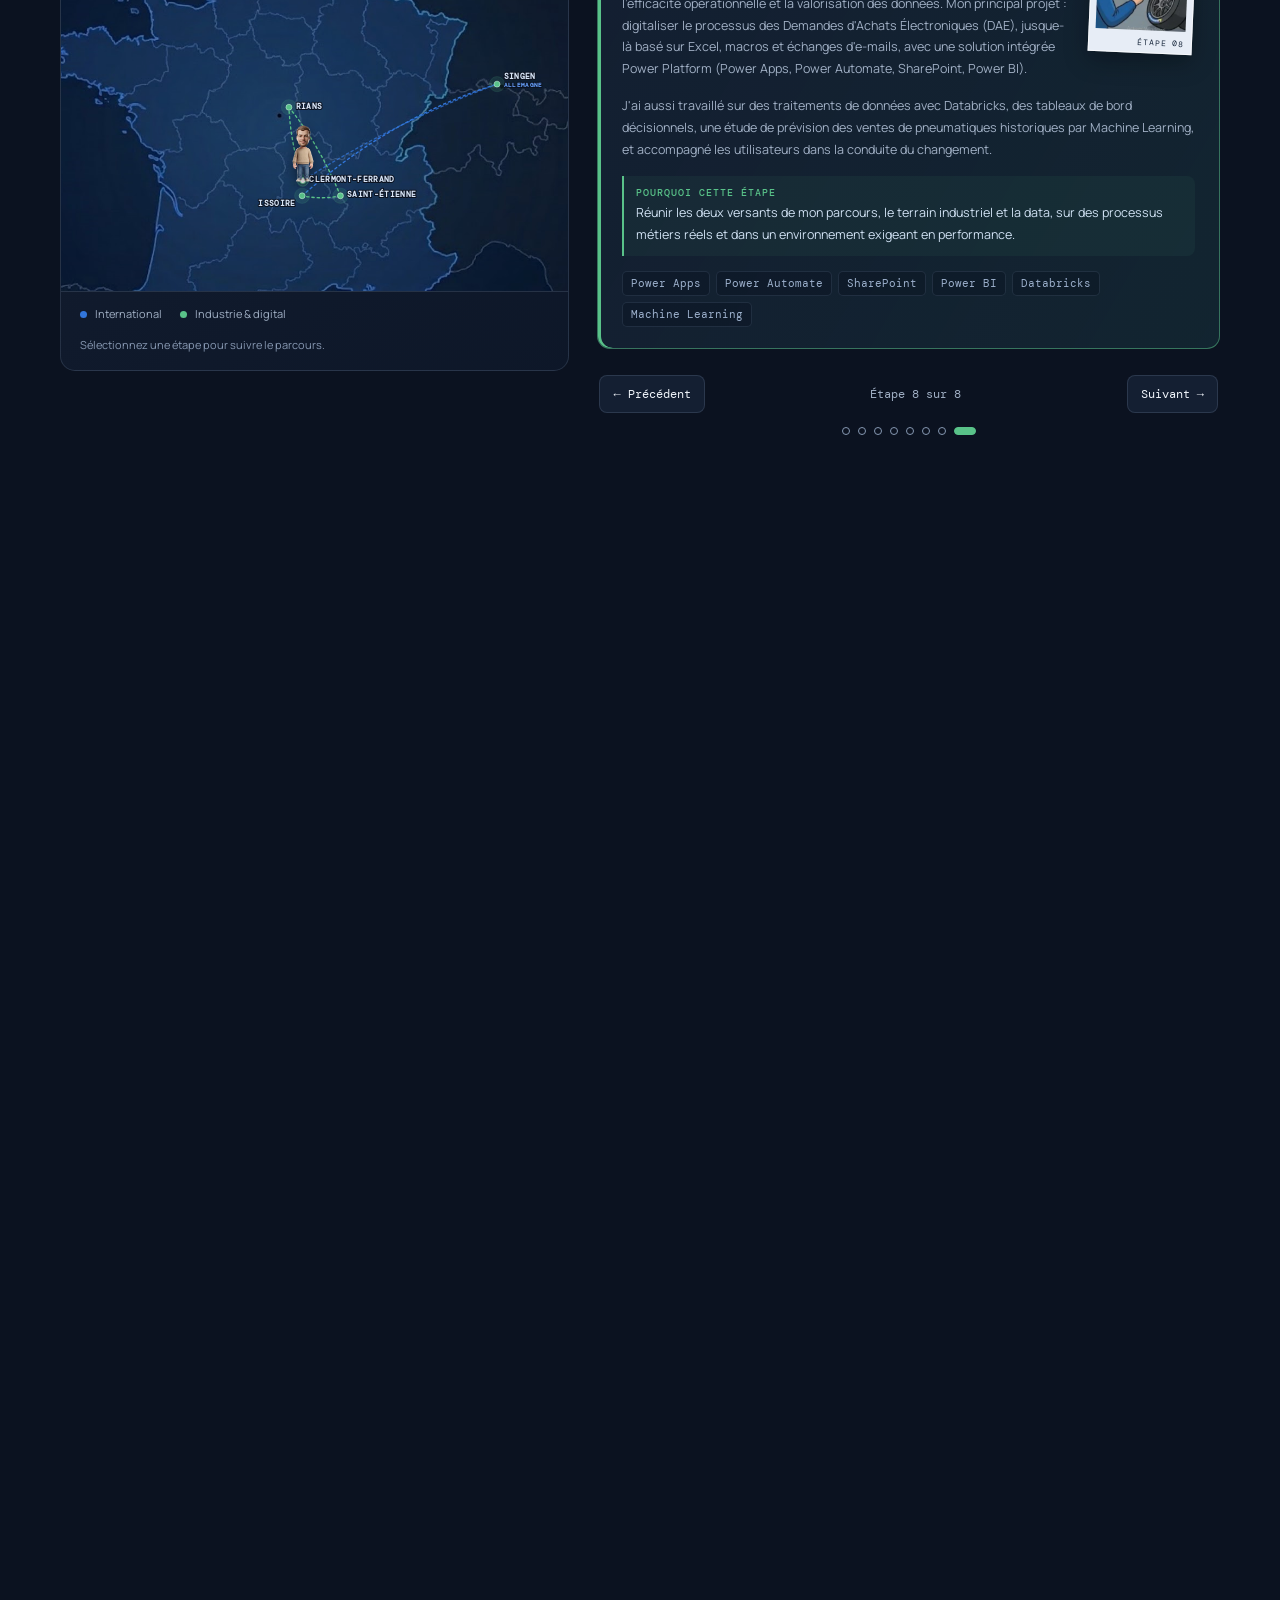
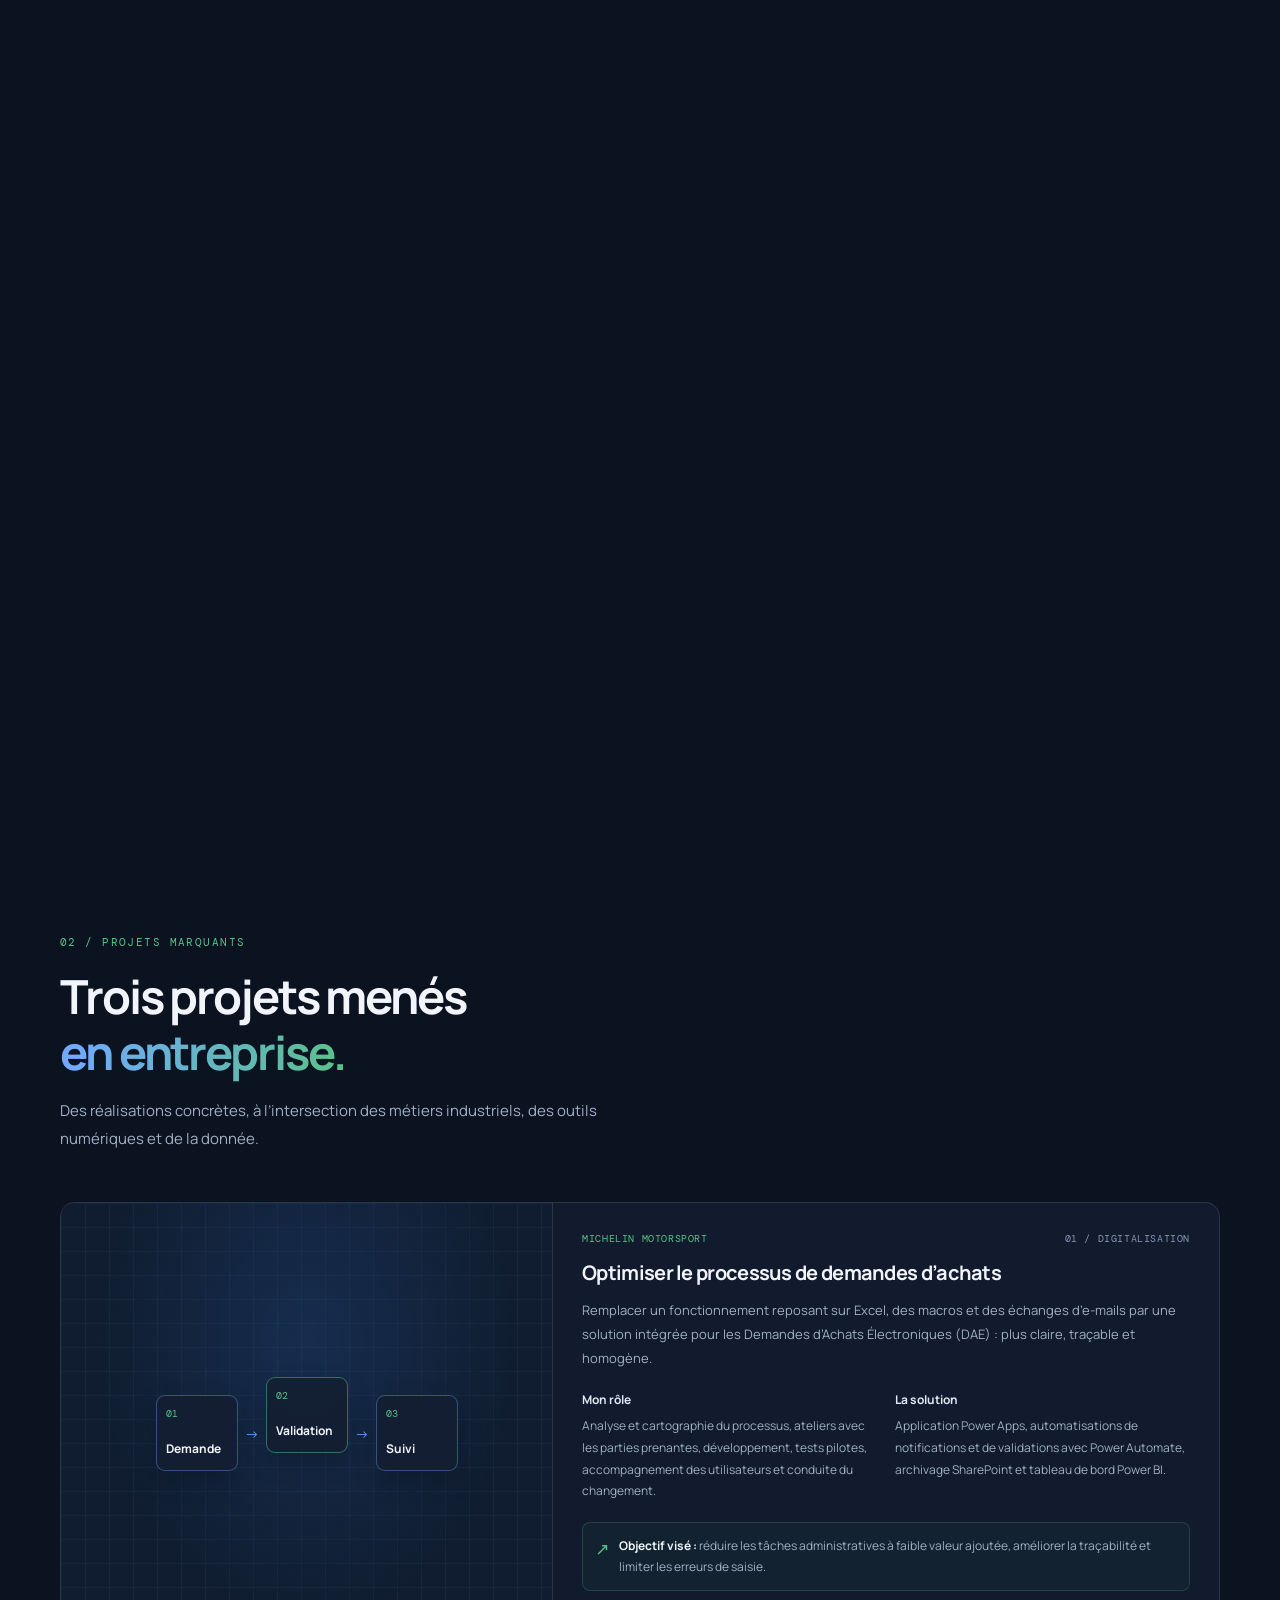
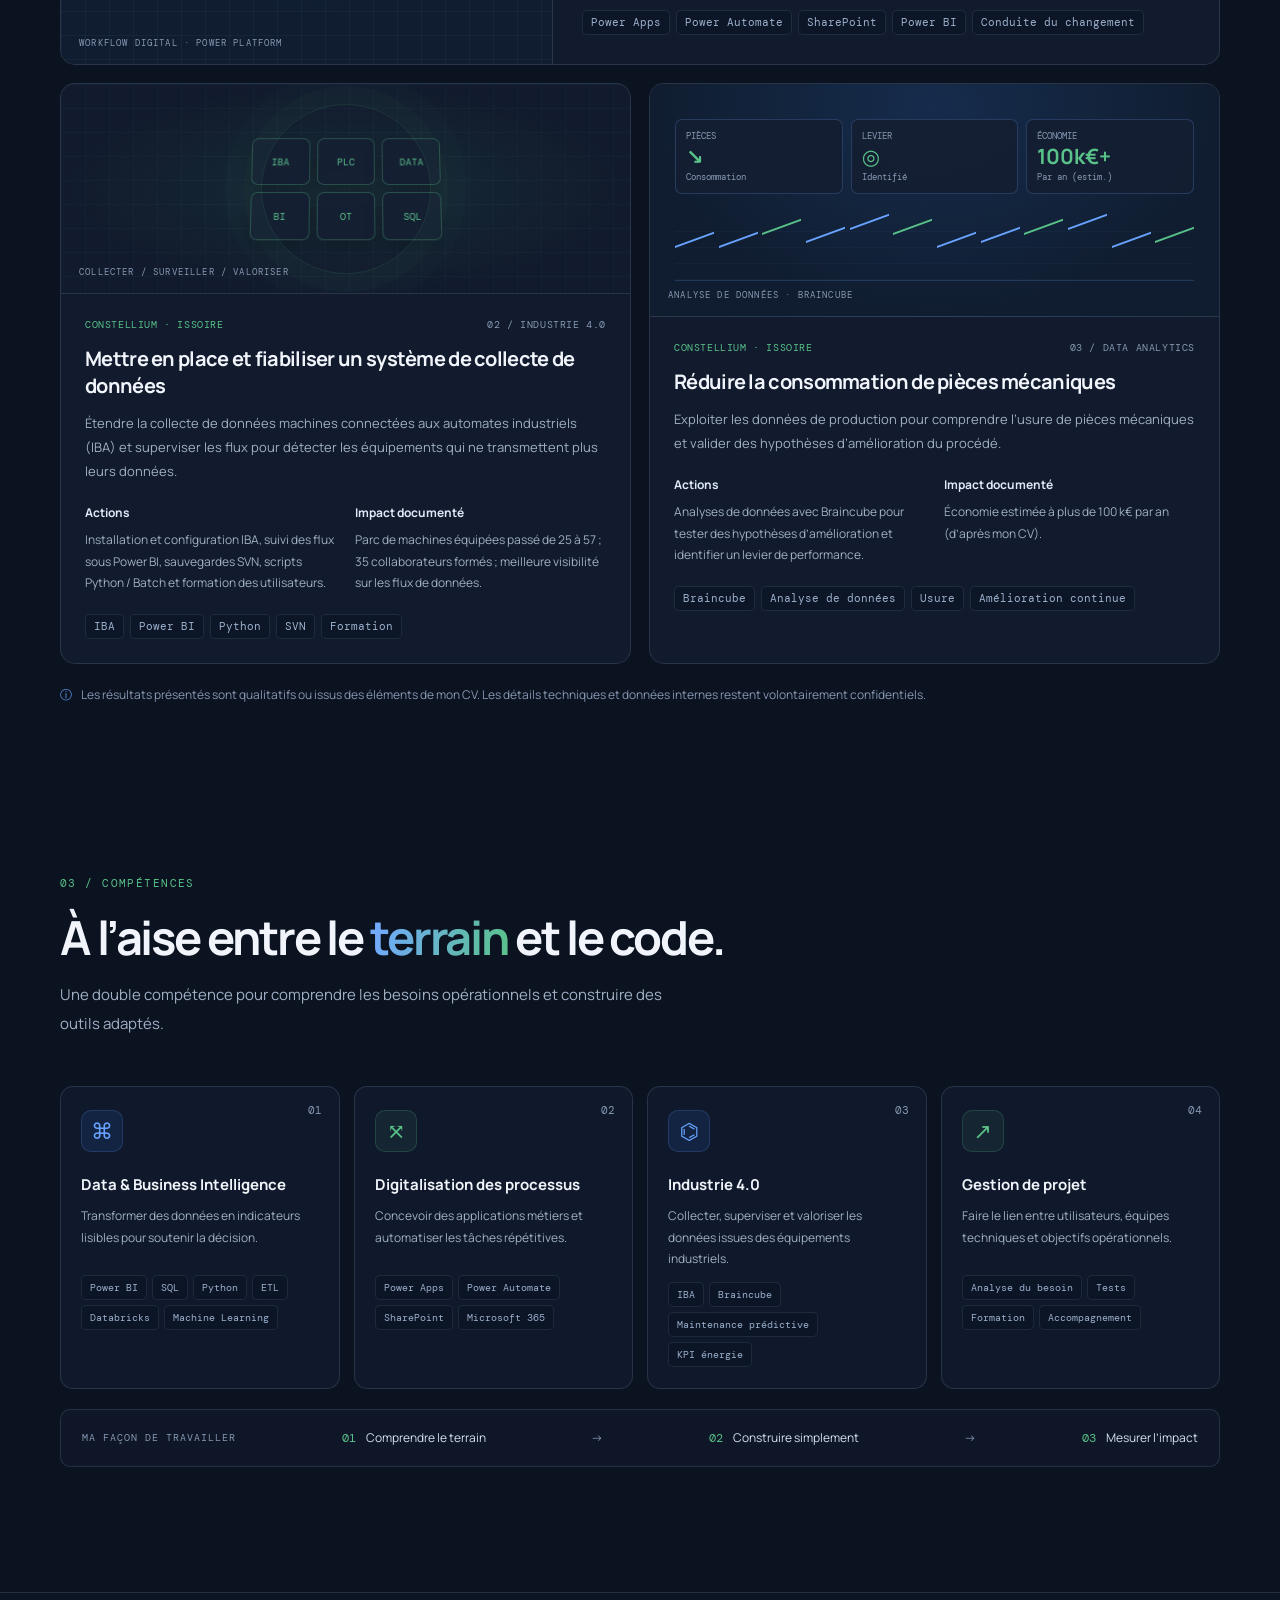
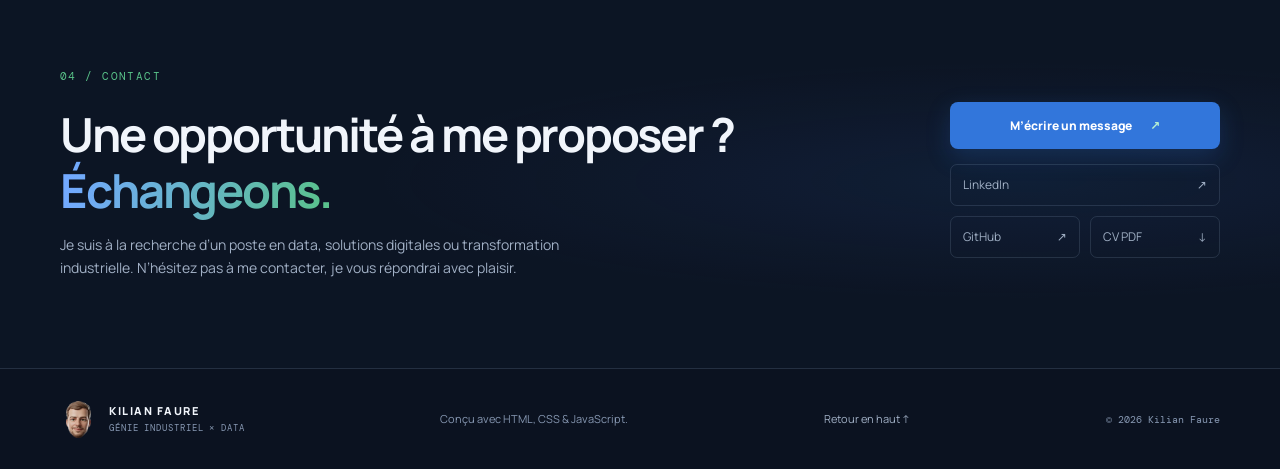
==== commit 13923e1c: "version ameliorer avec claude code (ajout parcours en fonction de l'etape)" ====
--- a/index.html
+++ b/index.html
@@ -5,10 +5,29 @@
   <meta name="viewport" content="width=device-width, initial-scale=1">
   <meta name="theme-color" content="#0B1220">
   <meta name="description" content="Portfolio de Kilian Faure, ingénieur en génie industriel et diplômé d’un Mastère Spécialisé en science des données. Projets data, BI et transformation digitale industrielle.">
+  <meta name="author" content="Kilian Faure">
+  <link rel="canonical" href="https://kilianfaure.github.io/">
   <meta property="og:type" content="website">
+  <meta property="og:locale" content="fr_FR">
+  <meta property="og:site_name" content="Kilian Faure — Portfolio">
+  <meta property="og:url" content="https://kilianfaure.github.io/">
   <meta property="og:title" content="Kilian Faure — Génie industriel & Data Science">
   <meta property="og:description" content="Projets data, BI et transformation digitale industrielle.">
+  <meta property="og:image" content="https://kilianfaure.github.io/assets/og-image.jpg">
+  <meta property="og:image:width" content="1200">
+  <meta property="og:image:height" content="630">
+  <meta property="og:image:alt" content="Kilian Faure — Génie industriel × Data Science">
+  <meta name="twitter:card" content="summary_large_image">
+  <meta name="twitter:title" content="Kilian Faure — Génie industriel & Data Science">
+  <meta name="twitter:description" content="Projets data, BI et transformation digitale industrielle.">
+  <meta name="twitter:image" content="https://kilianfaure.github.io/assets/og-image.jpg">
   <title>Kilian Faure — Génie industriel & Data Science</title>
+  <link rel="icon" type="image/png" sizes="64x64" href="assets/favicon-64.png">
+  <link rel="apple-touch-icon" href="assets/apple-touch-icon.png">
+  <script type="application/ld+json">
+  {"@context":"https://schema.org","@type":"Person","name":"Kilian Faure","url":"https://kilianfaure.github.io/","jobTitle":"Ingénieur en Génie Industriel — Science des Données","sameAs":["https://github.com/KilianFAURE","https://www.linkedin.com/in/kilian-faure-b24b6834b/"],"knowsAbout":["Power BI","Python","Power Platform","Industrie 4.0","Machine Learning","Maintenance industrielle"]}
+  </script>
+  <noscript><style>.reveal{opacity:1!important;transform:none!important}.timeline-card[hidden]{display:block!important}.journey-scroll-steps{display:none}#parcours .journey-layout{position:static!important;height:auto!important}#parcours .timeline-card{max-height:none!important}</style></noscript>
   <link rel="preconnect" href="https://fonts.googleapis.com">
   <link rel="preconnect" href="https://fonts.gstatic.com" crossorigin>
   <link href="https://fonts.googleapis.com/css2?family=DM+Mono:wght@400;500&family=Manrope:wght@400;500;600;700;800&display=swap" rel="stylesheet">
@@ -19,7 +38,7 @@
 <body>
   <a class="skip-link" href="#contenu">Aller au contenu</a>
   <header class="site-header">
-    <a class="brand" href="#accueil" aria-label="Kilian Faure, accueil"><img class="brand-mark" src="assets/avatar/tete%20avatar%20kilian.png" alt=""><span>KILIAN FAURE<span class="brand-sub">PORTFOLIO / 2026</span></span></a>
+    <a class="brand" href="#accueil" aria-label="Kilian Faure, accueil"><img class="brand-mark" src="assets/avatar/tete-avatar-kilian.webp" alt="" width="37" height="55"><span>KILIAN FAURE<span class="brand-sub">PORTFOLIO / 2026</span></span></a>
     <button class="menu-toggle" aria-expanded="false" aria-controls="main-nav" aria-label="Ouvrir le menu"><span></span><span></span></button>
     <nav id="main-nav" class="main-nav" aria-label="Navigation principale">
       <a href="#parcours">Parcours</a><a href="#projets">Projets</a><a href="#competences">Compétences</a><a href="#contact" class="nav-contact">Me contacter <span aria-hidden="true">↗</span></a>
@@ -33,10 +52,8 @@
         <h1>Faire le lien entre<br><span class="gradient-text">l’industrie & la data.</span></h1>
         <div class="hero-intro-block">
           <h2 class="hero-profile-title">Ingénieur en Génie Industriel <span>|</span> Expert en Science des Données <span>|</span> Industrie 4.0 &amp; Transformation Digitale</h2>
-          <p class="hero-intro">Diplômé d'un diplôme d'ingénieur en Génie Industriel et d'un Mastère Spécialisé Expert en Science des Données, je me suis construit à l'intersection de deux univers complémentaires : l'industrie et le numérique.</p>
-          <p class="hero-intro">Au cours de mes expériences chez Constellium et Michelin, j'ai participé à la conception et au déploiement de solutions digitales permettant de collecter, structurer, analyser et valoriser les données industrielles afin d'améliorer la performance des processus et d'aider à la prise de décision.</p>
-          <p class="hero-intro">Ma conviction est simple : la technologie n'a de valeur que lorsqu'elle répond à un besoin concret du terrain. C'est pourquoi je souhaite évoluer au plus près des opérations industrielles afin de mettre les outils numériques, la donnée et l'intelligence artificielle au service de la productivité, de la qualité et de l'amélioration continue.</p>
-          <p class="hero-intro">Aujourd'hui, mon objectif est de faire le lien entre les métiers industriels et les technologies digitales pour accompagner les entreprises dans leur transformation vers l'industrie du futur.</p>
+          <p class="hero-intro">Ingénieur diplômé en Génie Industriel et titulaire d’un Mastère Spécialisé en Science des Données, j’évolue depuis 4 ans dans le digital appliqué à l’industrie : collecte et exploitation de données machines, développement et déploiement d’outils digitaux, formation des utilisateurs. Chez Constellium puis chez Michelin Motorsport, j’ai contribué à des projets de transformation digitale industrielle.</p>
+          <p class="hero-intro hero-conviction">Pour moi, la technologie n’a de valeur que si elle répond à un besoin concret du terrain. Je recherche aujourd’hui un poste, au plus près des opérations industrielles, où relier les métiers et les outils digitaux (données, IA) pour contribuer à la performance et à l’industrie du futur.</p>
         </div>
         <div class="hero-actions">
           <a class="button button-primary" href="#projets">Explorer mes projets <span aria-hidden="true">↓</span></a>
@@ -48,35 +65,42 @@
         <div class="orbit orbit-one"></div><div class="orbit orbit-two"></div>
         <div class="visual-grid"></div>
         <div class="data-card card-top"><span class="mini-label">INDUSTRIE 4.0</span><strong>DATA<span> → </span>ACTION</strong><div class="signal-bars"><i></i><i></i><i></i><i></i><i></i><i></i><i></i><i></i><i></i><i></i><i></i><i></i></div></div>
-        <div class="visual-core"><div class="core-ring"></div><img class="core-center" src="assets/avatar/tete%20avatar%20kilian.png" alt=""><span class="core-label">INDUSTRIE<br>× DATA</span></div>
+        <div class="visual-core"><div class="core-ring"></div><img class="core-center" src="assets/avatar/tete-avatar-kilian.webp" alt="" width="82" height="123"><span class="core-label">INDUSTRIE<br>× DATA</span></div>
         <div class="data-card card-bottom"><span class="mini-label">APPROCHE</span><strong>Comprendre.<br>Construire. Mesurer.</strong><span class="card-line"></span><span class="mini-label">DU TERRAIN AU PILOTAGE</span></div>
         <span class="floating-tag tag-blue">Power BI</span><span class="floating-tag tag-green">Python</span><span class="floating-tag tag-purple">Power Platform</span>
       </div>
       <a class="scroll-cue" href="#parcours"><span class="scroll-line"></span> DÉFILER POUR EXPLORER</a>
     </section>
 
+    <section class="section-shell key-figures reveal" aria-label="Chiffres clés issus de mon CV">
+      <div><b>25 → 57</b><span>machines équipées en collecte de données<small>Constellium Issoire</small></span></div>
+      <div><b>35</b><span>collaborateurs formés aux outils digitaux<small>Constellium Issoire</small></span></div>
+      <div><b>100 k€+</b><span>d’économie annuelle estimée grâce à une analyse de données<small>Constellium Issoire · Braincube</small></span></div>
+      <div><b>12 sem.</b><span>de mission à l’international<small>Constellium Singen, Allemagne</small></span></div>
+    </section>
+
 <section class="section-shell section-block" id="parcours">
-      <div class="section-heading reveal"><p class="eyebrow">01 / MON PARCOURS</p><h2>Du terrain aux <span class="gradient-text">données.</span></h2><p>Une trajectoire construite autour de la performance industrielle, de la digitalisation et de l’analyse des données.</p></div>
+      <div class="section-heading reveal"><p class="eyebrow">01 / MON PARCOURS</p><h2>Du terrain aux <span class="gradient-text">données.</span></h2><p>Une trajectoire construite autour de la performance industrielle, de la digitalisation et de l’analyse des données. Pour chaque étape : ce que j’ai fait, et pourquoi je l’ai choisie.</p></div>
       <div class="journey-layout">
         <aside class="map-panel" aria-label="Carte schématique du parcours géographique">
           <div class="map-panel-head"><span class="mini-label">FRANCE & EUROPE</span><span class="map-live"><i></i> PARCOURS</span></div>
           <div class="map-stage">
-            <img class="map-background" src="assets/maps/france-europe-dark.png" alt="Carte stylisée de la France et de l’Europe occidentale" />
-            <svg class="france-map" viewBox="0 0 1536 1024" role="img" aria-labelledby="map-title map-desc" preserveAspectRatio="xMidYMid meet">
+            <img class="map-background" src="assets/maps/france-europe-dark.webp" alt="" width="608" height="370" decoding="async" />
+            <svg class="france-map" viewBox="0 0 1536 1024" role="group" aria-labelledby="map-title map-desc" preserveAspectRatio="xMidYMid meet">
               <title id="map-title">Carte du parcours professionnel</title>
               <desc id="map-desc">Carte de la France et de l'Allemagne avec des repères à Clermont-Ferrand, Rians, Saint-Étienne, Issoire et Singen.</desc>
-              <path class="map-route route-to-rians" d="M732 692 Q 695 580 690 470" fill="none" stroke="#59C289" stroke-width="4" stroke-dasharray="7 9" stroke-linecap="round" />
-              <path class="map-route route-to-saint-etienne" d="M690 470 Q 780 580 846 738" fill="none" stroke="#59C289" stroke-width="4" stroke-dasharray="7 9" stroke-linecap="round" />
-              <path class="map-route route-to-issoire" d="M846 738 Q 788 750 730 738" fill="none" stroke="#59C289" stroke-width="4" stroke-dasharray="7 9" stroke-linecap="round" />
-              <path class="map-route route-to-singen route-to-germany" d="M730 738 Q 1000 500 1320 400" fill="none" stroke="#3276DB" stroke-width="4" stroke-dasharray="7 9" stroke-linecap="round" />
-              <path class="map-route route-to-clermont" d="M1320 400 Q 1000 520 732 692" fill="none" stroke="#3276DB" stroke-width="4" stroke-dasharray="7 9" stroke-linecap="round" opacity="0.75" />
+              <path class="map-route route-to-rians" data-reveal-step="2" d="M732 692 Q 695 580 690 470" fill="none" stroke="#59C289" stroke-width="4" stroke-dasharray="7 9" stroke-linecap="round" />
+              <path class="map-route route-to-saint-etienne" data-reveal-step="3" d="M690 470 Q 780 580 846 738" fill="none" stroke="#59C289" stroke-width="4" stroke-dasharray="7 9" stroke-linecap="round" />
+              <path class="map-route route-to-issoire" data-reveal-step="4" d="M846 738 Q 788 750 730 738" fill="none" stroke="#59C289" stroke-width="4" stroke-dasharray="7 9" stroke-linecap="round" />
+              <path class="map-route route-to-singen route-to-germany" data-reveal-step="5" d="M730 738 Q 1000 500 1320 400" fill="none" stroke="#3276DB" stroke-width="4" stroke-dasharray="7 9" stroke-linecap="round" />
+              <path class="map-route route-to-clermont" data-reveal-step="6" d="M1320 400 Q 1000 520 732 692" fill="none" stroke="#3276DB" stroke-width="4" stroke-dasharray="7 9" stroke-linecap="round" opacity="0.75" />
               <g class="map-marker" data-place="clermont" transform="translate(732 692)"><circle r="23" class="marker-halo"/><circle r="9" class="marker-core"/><text x="20" y="5">CLERMONT-FERRAND</text></g>
               <g class="map-marker" data-place="rians" transform="translate(690 470)"><circle r="23" class="marker-halo"/><circle r="9" class="marker-core"/><text x="20" y="5">RIANS</text></g>
               <g class="map-marker" data-place="saint-etienne" transform="translate(846 738)"><circle r="23" class="marker-halo"/><circle r="9" class="marker-core"/><text x="20" y="5">SAINT-ÉTIENNE</text></g>
               <g class="map-marker" data-place="issoire" transform="translate(730 738)"><circle r="23" class="marker-halo"/><circle r="9" class="marker-core"/><text x="-20" y="32" text-anchor="end">ISSOIRE</text></g>
               <g class="map-marker" data-place="singen" transform="translate(1320 400)"><circle r="23" class="marker-halo"/><circle r="9" class="marker-core"/><text x="20" y="-15">SINGEN</text><text x="20" y="10" class="map-country">ALLEMAGNE</text></g>
             </svg>
-            <div class="avatar-placeholder" aria-label="Avatar illustré de Kilian Faure"><img class="avatar-image" src="assets/avatar/corps%20avatar.png" alt="Avatar illustré de Kilian Faure" hidden><img class="avatar-fallback" src="assets/avatar/tete%20avatar%20kilian.png" alt=""></div>
+            <div class="avatar-placeholder" aria-hidden="true"><img class="avatar-image" src="assets/avatar/corps-avatar.webp" alt="" width="78" height="139" hidden><img class="avatar-fallback" src="assets/avatar/tete-avatar-kilian.webp" alt="" width="78" height="117"></div>
           </div>
           <div class="map-legend"><span><i class="legend-blue"></i> International</span><span><i class="legend-green"></i> Industrie & digital</span></div>
           <p class="map-hint">Sélectionnez une étape pour suivre le parcours.</p>
@@ -87,96 +111,90 @@
             <article class="timeline-card reveal is-active" data-step="origines" data-place="clermont" aria-hidden="false">
               <div class="timeline-top"><span class="timeline-index">01 / 08</span><span class="timeline-date">2002 — 2020</span></div>
               <figure class="timeline-stamp" aria-label="Illustration de l’étape 1">
-                <img src="assets/images/parcours/etape-01.png" alt="Illustration : Une enfance au cœur des volcans d'Auvergne" loading="lazy" onerror="this.classList.add('is-missing')">
+                <img src="assets/images/parcours/etape-01.webp" alt="Illustration : Une enfance au cœur des volcans d'Auvergne" width="104" height="130" decoding="async" onerror="this.classList.add('is-missing')">
                 <figcaption>ÉTAPE 01</figcaption>
               </figure>
-              <div class="timeline-company"><img class="company-symbol sigma-symbol company-logo" src="assets/images/logo/logo1.png" alt=""><div><h3>Une enfance au cœur des volcans d'Auvergne</h3><p>Nébouzat · Rochefort-Montagne · Clermont-Ferrand</p></div></div>
-              <p>Originaire de Nébouzat, un village situé au cœur de la chaîne des Puys en Auvergne, j'ai grandi dans un environnement où les valeurs de travail, de proximité et de simplicité occupaient une place importante.</p>
-              <p>J'ai effectué ma scolarité primaire à Nébouzat avant de rejoindre le collège de Rochefort-Montagne. Attiré très tôt par les sciences et la technique, j'ai poursuivi mes études au lycée Lafayette à Clermont-Ferrand où j'ai obtenu un baccalauréat scientifique, option Sciences de l'Ingénieur.</p>
-              <p>À la fin du lycée, souhaitant découvrir rapidement le monde industriel avant de m'engager dans de longues études, j'ai choisi d'intégrer un DUT Génie Industriel et Maintenance plutôt qu'une classe préparatoire scientifique.</p>
+              <div class="timeline-company"><img class="company-symbol sigma-symbol company-logo" src="assets/images/logo/logo1.webp" alt="" width="64" height="64"><div><h3>Une enfance au cœur des volcans d'Auvergne</h3><p>Nébouzat · Rochefort-Montagne · Clermont-Ferrand</p></div></div>
+              <p>Originaire de Nébouzat, au cœur de la chaîne des Puys, j'ai grandi dans un environnement où comptaient le travail, la proximité et la simplicité. Scolarité primaire à Nébouzat, collège à Rochefort-Montagne, puis lycée Lafayette à Clermont-Ferrand, où j'ai obtenu un baccalauréat scientifique option Sciences de l'Ingénieur.</p><p>Attiré très tôt par les sciences et la technique, je cherchais à comprendre comment les choses fonctionnent concrètement.</p>
+              <p class="timeline-why"><b>Pourquoi cette étape</b>Je voulais découvrir rapidement le monde industriel avant de m'engager dans de longues études : j'ai choisi un DUT Génie Industriel et Maintenance plutôt qu'une classe préparatoire.</p>
               <div class="tag-list"><span>Auvergne</span><span>Sciences</span><span>Sciences de l'Ingénieur</span></div>
             </article>
             <article class="timeline-card" data-step="dut" data-place="clermont" aria-hidden="true" hidden>
               <div class="timeline-top"><span class="timeline-index">02 / 08</span><span class="timeline-date">2020 — 2022</span></div>
               <figure class="timeline-stamp" aria-label="Illustration de l’étape 2">
-                <img src="assets/images/parcours/etape-02.png" alt="Illustration : DUT Génie Industriel et Maintenance" loading="lazy" onerror="this.classList.add('is-missing')">
+                <img src="assets/images/parcours/etape-02.webp" alt="Illustration : DUT Génie Industriel et Maintenance" width="104" height="130" decoding="async" onerror="this.classList.add('is-missing')">
                 <figcaption>ÉTAPE 02</figcaption>
               </figure>
-              <div class="timeline-company"><img class="company-symbol sigma-symbol company-logo" src="assets/images/logo/logo2.png" alt=""><div><h3>DUT Génie Industriel et Maintenance</h3><p>Université Clermont Auvergne</p></div></div>
-              <p>J'ai intégré le département Génie Industriel et Maintenance de l'Université Clermont Auvergne. Cette formation m'a permis d'acquérir de solides bases techniques et une vision globale du fonctionnement des installations industrielles.</p>
-              <p>Les enseignements couvraient notamment l'électricité industrielle, la lecture et la réalisation de schémas électriques, la mécanique et la résistance des matériaux, l'hydraulique et la pneumatique, la robotique, l'automatisme industriel et la maintenance des systèmes.</p>
+              <div class="timeline-company"><img class="company-symbol sigma-symbol company-logo" src="assets/images/logo/logo2.webp" alt="" width="64" height="64"><div><h3>DUT Génie Industriel et Maintenance</h3><p>Université Clermont Auvergne</p></div></div>
+              <p>J'ai intégré le département Génie Industriel et Maintenance de l'Université Clermont Auvergne, qui m'a donné de solides bases techniques et une vision globale du fonctionnement des installations industrielles.</p><p>Au programme : électricité industrielle et schémas électriques, mécanique et résistance des matériaux, hydraulique et pneumatique, robotique, automatisme et maintenance des systèmes.</p>
+              <p class="timeline-why"><b>Pourquoi cette étape</b>Ces bases techniques, je pouvais les confronter au réel dès la deuxième année grâce à l'alternance : la meilleure façon de savoir si le monde industriel me correspondait.</p>
               <div class="tag-list"><span>Électricité</span><span>Mécanique</span><span>Automatisme</span><span>Robotique</span><span>Maintenance</span></div>
             </article>
             <article class="timeline-card" data-step="rians" data-place="rians" aria-hidden="true" hidden>
-              <div class="timeline-top"><span class="timeline-index">03 / 08</span><span class="timeline-date">2021 — 2022</span></div>
+              <div class="timeline-top"><span class="timeline-index">03 / 08</span><span class="timeline-date">SEPT. 2021 — AOÛT 2022</span></div>
               <figure class="timeline-stamp" aria-label="Illustration de l’étape 3">
-                <img src="assets/images/parcours/etape-03.png" alt="Illustration : Première expérience industrielle — Rians" loading="lazy" onerror="this.classList.add('is-missing')">
+                <img src="assets/images/parcours/etape-03.webp" alt="Illustration : Première expérience industrielle — Triballat" width="104" height="130" decoding="async" onerror="this.classList.add('is-missing')">
                 <figcaption>ÉTAPE 03</figcaption>
               </figure>
-              <div class="timeline-company"><img class="company-symbol constellium-symbol company-logo" src="assets/images/logo/logo3.png" alt=""><div><h3>Première expérience industrielle — Rians</h3><p>Technicien de maintenance en alternance · Secteur desserts</p></div></div>
-              <p>Dans le cadre de ma deuxième année de DUT, j'ai intégré l'entreprise Rians sur son site de production de desserts, au sein de l'équipe maintenance du secteur dessert.</p>
-              <p>Mes missions consistaient à assurer la maintenance préventive des équipements, les interventions correctives lors des pannes et l'amélioration de la disponibilité des installations. J'ai également développé des compétences de terrain, notamment en soudure MIG et en diagnostic de pannes.</p>
-              <p>Cette première immersion m'a fait découvrir la réalité des ateliers de production et l'importance de la maintenance dans la performance globale d'une usine. Elle a confirmé mon envie de poursuivre mes études vers des fonctions à plus forte responsabilité.</p>
-              <div class="tag-list"><span>Maintenance préventive</span><span>Diagnostic de panne</span><span>Soudure MIG</span><span>Production</span></div>
+              <div class="timeline-company"><img class="company-symbol constellium-symbol company-logo" src="assets/images/logo/logo3.webp" alt="" width="64" height="64"><div><h3>Première expérience industrielle — Triballat</h3><p>Technicien de maintenance en alternance · Usine desserts (La Laiterie de Rians)</p></div></div>
+              <p>Au sein de l'équipe maintenance de l'usine desserts, j'ai évolué dans un environnement agroalimentaire exigeant : interventions de terrain sur les équipements de production, dans le respect des normes d'hygiène et de sécurité, pour assurer la continuité de la production.</p><p>Maintenance préventive et corrective, diagnostic de pannes multi-techniques (électrique, mécanique, pneumatique), soudure MIG, et contribution à la fiabilité des installations et à la réduction des dysfonctionnements.</p>
+              <p class="timeline-why"><b>Pourquoi cette étape</b>Cette immersion m'a fait découvrir la réalité des ateliers et le poids de la maintenance dans la performance d'une usine. Elle a confirmé mon envie de viser des fonctions à plus forte responsabilité.</p>
+              <div class="tag-list"><span>Maintenance préventive</span><span>Maintenance corrective</span><span>Diagnostic de panne</span><span>Soudure MIG</span><span>Agroalimentaire</span></div>
             </article>
             <article class="timeline-card" data-step="ingenieur" data-place="saint-etienne" aria-hidden="true" hidden>
               <div class="timeline-top"><span class="timeline-index">04 / 08</span><span class="timeline-date">2022 — 2025</span></div>
               <figure class="timeline-stamp" aria-label="Illustration de l’étape 4">
-                <img src="assets/images/parcours/etape-04.png" alt="Illustration : Diplôme d'Ingénieur en Génie Industriel" loading="lazy" onerror="this.classList.add('is-missing')">
+                <img src="assets/images/parcours/etape-04.webp" alt="Illustration : Diplôme d'Ingénieur en Génie Industriel" width="104" height="130" decoding="async" onerror="this.classList.add('is-missing')">
                 <figcaption>ÉTAPE 04</figcaption>
               </figure>
-              <div class="timeline-company"><img class="company-symbol constellium-symbol company-logo" src="assets/images/logo/logo4.png" alt=""><div><h3>Diplôme d'Ingénieur en Génie Industriel</h3><p>ISTP · École Nationale Supérieure des Mines de Saint-Étienne</p></div></div>
-              <p>J'ai poursuivi mon parcours à l'ISTP dans le cadre du diplôme d'Ingénieur en Génie Industriel de l'École Nationale Supérieure des Mines de Saint-Étienne.</p>
-              <p>Cette formation m'a permis d'approfondir mes connaissances en électrotechnique, mécanique, thermodynamique, mathématiques appliquées, statistiques et gestion industrielle. Elle m'a également apporté une vision globale de la performance industrielle grâce au Lean Manufacturing, à la Supply Chain, à la gestion de projet et au management d'équipe.</p>
-              <p>J'y ai développé une approche orientée amélioration continue et conduite du changement, essentielle pour accompagner la transformation des organisations industrielles.</p>
+              <div class="timeline-company"><img class="company-symbol constellium-symbol company-logo" src="assets/images/logo/logo4.webp" alt="" width="64" height="64"><div><h3>Diplôme d'Ingénieur en Génie Industriel</h3><p>ISTP · École Nationale Supérieure des Mines de Saint-Étienne</p></div></div>
+              <p>J'ai poursuivi à l'ISTP, dans le cadre du diplôme d'ingénieur en Génie Industriel de l'École des Mines de Saint-Étienne, en alternance : électrotechnique, mécanique, thermodynamique, mathématiques appliquées, statistiques et gestion industrielle.</p><p>Lean Manufacturing, Supply Chain, gestion de projet et management d'équipe m'ont donné une vision globale de la performance industrielle, avec une approche orientée amélioration continue et conduite du changement.</p>
+              <p class="timeline-why"><b>Pourquoi cette étape</b>Après le terrain, je voulais comprendre l'usine dans son ensemble : flux, projets, équipes, performance. Le cursus d'ingénieur m'a apporté cette vision d'ensemble.</p>
               <div class="tag-list"><span>Génie industriel</span><span>Lean Manufacturing</span><span>Supply Chain</span><span>Gestion de projet</span></div>
             </article>
             <article class="timeline-card" data-step="issoire" data-place="issoire" aria-hidden="true" hidden>
-              <div class="timeline-top"><span class="timeline-index">05 / 08</span><span class="timeline-date">2022 — 2025</span></div>
+              <div class="timeline-top"><span class="timeline-index">05 / 08</span><span class="timeline-date">SEPT. 2022 — SEPT. 2025</span></div>
               <figure class="timeline-stamp" aria-label="Illustration de l’étape 5">
-                <img src="assets/images/parcours/etape-05.png" alt="Illustration : Transformation digitale chez Constellium" loading="lazy" onerror="this.classList.add('is-missing')">
+                <img src="assets/images/parcours/etape-05.webp" alt="Illustration : Ingénieur Transformation Digitale Industrielle" width="104" height="130" decoding="async" onerror="this.classList.add('is-missing')">
                 <figcaption>ÉTAPE 05</figcaption>
               </figure>
-              <div class="timeline-company"><img class="company-symbol constellium-symbol company-logo" src="assets/images/logo/logo5.png" alt=""><div><h3>Transformation digitale chez Constellium</h3><p>Constellium Issoire · Alternance</p></div></div>
-              <p>En parallèle de mon cursus d'ingénieur, j'ai effectué mon alternance au sein de Constellium Issoire, acteur de la transformation de l'aluminium destiné notamment aux secteurs aéronautique, spatial et défense. Intégré au service Digital, j'ai participé à des projets liés à l'Industrie 4.0 et à la valorisation des données industrielles.</p>
-              <p>Mes missions ont porté sur la mise en place de systèmes de collecte de données, la fiabilisation et la transformation des données industrielles, la réalisation de tableaux de bord Power BI, l'analyse de données pour l'aide à la décision, le suivi d'indicateurs environnementaux et l'analyse de l'usure de composants mécaniques.</p>
-              <p>Cette expérience m'a permis de découvrir le cycle de vie de la donnée, depuis son acquisition jusqu'à sa restitution aux utilisateurs, et de comprendre l'importance de décisions fondées sur des données mesurées et fiables. C'est là que j'ai développé un véritable intérêt pour la data et la transformation digitale.</p>
-              <div class="tag-list"><span>IBA</span><span>Power BI</span><span>Python</span><span>Braincube</span><span>Industrie 4.0</span></div>
+              <div class="timeline-company"><img class="company-symbol constellium-symbol company-logo" src="assets/images/logo/logo5.webp" alt="" width="64" height="64"><div><h3>Ingénieur Transformation Digitale Industrielle</h3><p>Constellium Issoire · Alternance · Service Projets Digitaux</p></div></div>
+              <p>Chez Constellium, acteur de la transformation de l'aluminium (aéronautique, spatial, défense), j'ai travaillé sur toute la chaîne de valeur de la donnée industrielle : de l'acquisition des données machines jusqu'à leur exploitation pour l'aide à la décision.</p><p>Mise en place et fiabilisation de systèmes de collecte connectés aux automates (IBA), contribution à des projets de maintenance prédictive, tableaux de bord Power BI pour les KPI énergétiques (électricité, eau), formation des utilisateurs, et analyses Braincube ayant identifié un levier de performance estimé à plus de 100 k€ par an.</p>
+              <p class="timeline-why"><b>Pourquoi cette étape</b>C'est là que j'ai vu le cycle de vie complet de la donnée, de la machine à la décision, et que ma curiosité pour la data est devenue une vraie orientation de carrière.</p>
+              <div class="tag-list"><span>IBA</span><span>Power BI</span><span>Braincube</span><span>Maintenance prédictive</span><span>ETL</span><span>Formation</span></div>
             </article>
             <article class="timeline-card" data-step="singen" data-place="singen" aria-hidden="true" hidden>
               <div class="timeline-top"><span class="timeline-index">06 / 08</span><span class="timeline-date">JUIN — AOÛT 2025</span></div>
               <figure class="timeline-stamp" aria-label="Illustration de l’étape 6">
-                <img src="assets/images/parcours/etape-06.png" alt="Illustration : Expérience internationale en Allemagne" loading="lazy" onerror="this.classList.add('is-missing')">
+                <img src="assets/images/parcours/etape-06.webp" alt="Illustration : Data Analyste — stage international en Allemagne" width="104" height="130" decoding="async" onerror="this.classList.add('is-missing')">
                 <figcaption>ÉTAPE 06</figcaption>
               </figure>
-              <div class="timeline-company"><img class="company-symbol singen-symbol company-logo" src="assets/images/logo/logo5.png" alt=""><div><h3>Expérience internationale en Allemagne</h3><p>Constellium Singen · Méthodes Maintenance · 12 semaines</p></div></div>
-              <p>Afin d'élargir mon expérience, j'ai réalisé une mission de 12 semaines chez Constellium Singen en Allemagne, au sein du service Méthodes Maintenance.</p>
-              <p>Mes travaux ont porté sur la création de tableaux de bord Power BI pour le suivi des KPI maintenance, l'analyse des indicateurs MTBF et MTTR, la mise en place d'un système de surveillance SPC et la détection précoce des dérives de fonctionnement et des risques de défaillance.</p>
-              <p>Cette expérience m'a conduit à évoluer dans un environnement anglophone et multiculturel, renforçant mon autonomie, mon adaptabilité et mes capacités de communication.</p>
-              <div class="tag-list"><span>Power BI</span><span>MTBF / MTTR</span><span>SPC</span><span>Maintenance</span><span>International</span></div>
+              <div class="timeline-company"><img class="company-symbol singen-symbol company-logo" src="assets/images/logo/logo5.webp" alt="" width="64" height="64"><div><h3>Data Analyste — stage international en Allemagne</h3><p>Constellium Singen · Département Maintenance · 12 semaines</p></div></div>
+              <p>Au sein du département Maintenance de Constellium Singen, j'ai développé des tableaux de bord Power BI pour suivre les indicateurs de maintenance (MTBF, MTTR, taux de disponibilité des équipements).</p><p>J'ai aussi déployé en autonomie une solution de maintenance prédictive (CCM), déjà utilisée à Issoire, pour anticiper les défaillances et améliorer la fiabilité des installations, dans un environnement anglophone et multiculturel.</p>
+              <p class="timeline-why"><b>Pourquoi cette étape</b>Je voulais élargir mon expérience à l'international, gagner en autonomie et montrer qu'une solution éprouvée sur un site pouvait être transférée sur un autre.</p>
+              <div class="tag-list"><span>Power BI</span><span>MTBF / MTTR</span><span>Maintenance prédictive (CCM)</span><span>International</span></div>
             </article>
             <article class="timeline-card" data-step="sigma" data-place="clermont" aria-hidden="true" hidden>
               <div class="timeline-top"><span class="timeline-index">07 / 08</span><span class="timeline-date">2025 — 2026</span></div>
               <figure class="timeline-stamp" aria-label="Illustration de l’étape 7">
-                <img src="assets/images/parcours/etape-07.png" alt="Illustration : Mastère Spécialisé Expert en Science des Données" loading="lazy" onerror="this.classList.add('is-missing')">
+                <img src="assets/images/parcours/etape-07.webp" alt="Illustration : Mastère Spécialisé Expert en Science des Données" width="104" height="130" decoding="async" onerror="this.classList.add('is-missing')">
                 <figcaption>ÉTAPE 07</figcaption>
               </figure>
-              <div class="timeline-company"><img class="company-symbol sigma-symbol company-logo" src="assets/images/logo/logo7.png" alt=""><div><h3>Mastère Spécialisé Expert en Science des Données</h3><p>SIGMA Clermont</p></div></div>
-              <p>Souhaitant approfondir mes compétences dans le domaine de la data, j'ai intégré le Mastère Spécialisé Expert en Science des Données de SIGMA Clermont.</p>
-              <p>Cette formation m'a permis d'acquérir des compétences avancées en statistiques, Machine Learning, Deep Learning, Business Intelligence, développement Python, bases de données PostgreSQL et ingénierie des données. Les projets réalisés m'ont permis de mettre en pratique les concepts théoriques étudiés.</p>
+              <div class="timeline-company"><img class="company-symbol sigma-symbol company-logo" src="assets/images/logo/logo7.webp" alt="" width="64" height="64"><div><h3>Mastère Spécialisé Expert en Science des Données</h3><p>SIGMA Clermont</p></div></div>
+              <p>Pour approfondir mes compétences data, j'ai intégré le Mastère Spécialisé Expert en Science des Données de SIGMA Clermont : statistiques, Machine Learning, Deep Learning, Business Intelligence, développement Python, bases de données PostgreSQL et ingénierie des données.</p><p>Les projets réalisés m'ont permis de mettre en pratique les concepts étudiés.</p>
+              <p class="timeline-why"><b>Pourquoi cette étape</b>Après avoir découvert la data sur le terrain, je voulais en maîtriser les fondements pour concevoir des solutions plus solides.</p>
               <div class="tag-list"><span>Statistiques</span><span>Machine Learning</span><span>Deep Learning</span><span>Python</span><span>PostgreSQL</span><span>Data Engineering</span></div>
             </article>
             <article class="timeline-card" data-step="michelin" data-place="clermont" aria-hidden="true" hidden>
               <div class="timeline-top"><span class="timeline-index">08 / 08</span><span class="timeline-date">OCT. 2025 — SEPT. 2026</span></div>
               <figure class="timeline-stamp" aria-label="Illustration de l’étape 8">
-                <img src="assets/images/parcours/etape-08.png" alt="Illustration : Michelin Motorsport" loading="lazy" onerror="this.classList.add('is-missing')">
+                <img src="assets/images/parcours/etape-08.webp" alt="Illustration : Michelin Motorsport — Ingénieur Solutions Digitales" width="104" height="130" decoding="async" onerror="this.classList.add('is-missing')">
                 <figcaption>ÉTAPE 08</figcaption>
               </figure>
-              <div class="timeline-company"><img class="company-symbol michelin-symbol company-logo" src="assets/images/logo/logo8.png" alt=""><div><h3>Michelin Motorsport</h3><p>Ingénieur Solutions Digitales · Alternance</p></div></div>
-              <p>Au sein de Michelin Motorsport, j'ai contribué à plusieurs projets de digitalisation et d'amélioration des processus. Ma mission principale a consisté à optimiser le processus de demandes d'achat grâce à des solutions numériques.</p>
-              <p>J'ai mobilisé Power Apps, Power Automate, SharePoint, Power BI et Azure pour structurer le processus. J'ai également participé à des projets de traitement de données avec Databricks et à la création de tableaux de bord décisionnels.</p>
-              <p>Enfin, j'ai contribué à une étude de prévision des ventes de pneumatiques historiques à l'aide de modèles de Machine Learning, approfondissant mes connaissances en analyse prédictive.</p>
-              <div class="tag-list"><span>Power Apps</span><span>Power Automate</span><span>SharePoint</span><span>Power BI</span><span>Azure</span><span>Databricks</span><span>Machine Learning</span></div>
+              <div class="timeline-company"><img class="company-symbol michelin-symbol company-logo" src="assets/images/logo/logo8.webp" alt="" width="64" height="64"><div><h3>Michelin Motorsport — Ingénieur Solutions Digitales</h3><p>Michelin · Alternance · Clermont-Ferrand</p></div></div>
+              <p>J'ai contribué à des projets de transformation digitale visant à améliorer l'efficacité opérationnelle et la valorisation des données. Mon principal projet : digitaliser le processus des Demandes d'Achats Électroniques (DAE), jusque-là basé sur Excel, macros et échanges d'e-mails, avec une solution intégrée Power Platform (Power Apps, Power Automate, SharePoint, Power BI).</p><p>J'ai aussi travaillé sur des traitements de données avec Databricks, des tableaux de bord décisionnels, une étude de prévision des ventes de pneumatiques historiques par Machine Learning, et accompagné les utilisateurs dans la conduite du changement.</p>
+              <p class="timeline-why"><b>Pourquoi cette étape</b>Réunir les deux versants de mon parcours, le terrain industriel et la data, sur des processus métiers réels et dans un environnement exigeant en performance.</p>
+              <div class="tag-list"><span>Power Apps</span><span>Power Automate</span><span>SharePoint</span><span>Power BI</span><span>Databricks</span><span>Machine Learning</span></div>
             </article>
           </div>
           <div class="journey-controls" aria-label="Navigation dans le parcours">
@@ -200,28 +218,28 @@
     </section>
 
     <section class="section-shell section-block projects-section" id="projets">
-      <div class="section-heading reveal"><p class="eyebrow">02 / SÉLECTION DE PROJETS</p><h2>Des problèmes concrets.<br><span class="gradient-text">Des solutions mesurables.</span></h2><p>Quelques exemples de réalisations à l’intersection des métiers, des outils numériques et de la donnée.</p></div>
+      <div class="section-heading reveal"><p class="eyebrow">02 / PROJETS MARQUANTS</p><h2>Trois projets menés<br><span class="gradient-text">en entreprise.</span></h2><p>Des réalisations concrètes, à l’intersection des métiers industriels, des outils numériques et de la donnée.</p></div>
       <div class="projects-grid">
         <article class="project-card project-featured reveal">
           <div class="project-visual visual-workflow"><div class="workflow-node node-one"><span>01</span><b>Demande</b></div><div class="workflow-connector">→</div><div class="workflow-node node-two"><span>02</span><b>Validation</b></div><div class="workflow-connector">→</div><div class="workflow-node node-three"><span>03</span><b>Suivi</b></div><div class="workflow-caption">WORKFLOW DIGITAL · POWER PLATFORM</div></div>
-          <div class="project-content"><div class="project-kicker"><span>MICHELIN MOTORSPORT</span><span>01 / DIGITALISATION</span></div><h3>Structurer un processus de demandes d’achats</h3><p class="project-summary">Remplacer un suivi dispersé entre fichiers et échanges manuels par un processus plus clair, traçable et homogène.</p>
-            <div class="project-detail-grid"><div><h4>Mon rôle</h4><p>Cartographie du processus, ateliers avec les parties prenantes, développement, tests pilotes et accompagnement des utilisateurs.</p></div><div><h4>La solution</h4><p>Application Power Apps, automatisations de notifications et validations, archivage SharePoint et tableau de bord Power BI.</p></div></div>
-            <div class="project-outcome"><span class="outcome-icon">↗</span><p><b>Résultat recherché :</b> réduire les tâches administratives à faible valeur ajoutée, améliorer la traçabilité et limiter les erreurs de saisie.</p></div>
+          <div class="project-content"><div class="project-kicker"><span>MICHELIN MOTORSPORT</span><span>01 / DIGITALISATION</span></div><h3>Optimiser le processus de demandes d’achats</h3><p class="project-summary">Remplacer un fonctionnement reposant sur Excel, des macros et des échanges d’e-mails par une solution intégrée pour les Demandes d’Achats Électroniques (DAE) : plus claire, traçable et homogène.</p>
+            <div class="project-detail-grid"><div><h4>Mon rôle</h4><p>Analyse et cartographie du processus, ateliers avec les parties prenantes, développement, tests pilotes, accompagnement des utilisateurs et conduite du changement.</p></div><div><h4>La solution</h4><p>Application Power Apps, automatisations de notifications et de validations avec Power Automate, archivage SharePoint et tableau de bord Power BI.</p></div></div>
+            <div class="project-outcome"><span class="outcome-icon">↗</span><p><b>Objectif visé :</b> réduire les tâches administratives à faible valeur ajoutée, améliorer la traçabilité et limiter les erreurs de saisie.</p></div>
             <div class="tag-list"><span>Power Apps</span><span>Power Automate</span><span>SharePoint</span><span>Power BI</span><span>Conduite du changement</span></div>
           </div>
         </article>
         <article class="project-card reveal">
           <div class="project-visual visual-industrial"><div class="machine-grid"><span>IBA</span><span>PLC</span><span>DATA</span><span>BI</span><span>OT</span><span>SQL</span></div><div class="industrial-pulse"></div><div class="visual-caption">COLLECTER / SURVEILLER / VALORISER</div></div>
-          <div class="project-content"><div class="project-kicker"><span>CONSTELLIUM · ISSOIRE</span><span>02 / INDUSTRIE 4.0</span></div><h3>Fiabiliser la donnée industrielle</h3><p>Extension de la collecte de données machines et mise en place de moyens de supervision pour détecter les équipements qui ne transmettent plus leurs données.</p>
-            <div class="project-detail-grid"><div><h4>Actions</h4><p>Installation et configuration IBA, suivi des flux sous Power BI, sauvegardes SVN et scripts Python / Batch.</p></div><div><h4>Impact documenté</h4><p>Parc de machines équipées passé de 25 à 57 ; formation de 35 collaborateurs et amélioration de la visibilité sur les flux.</p></div></div>
-            <div class="tag-list"><span>IBA</span><span>Power BI</span><span>Python</span><span>Braincube</span><span>SVN</span></div>
+          <div class="project-content"><div class="project-kicker"><span>CONSTELLIUM · ISSOIRE</span><span>02 / INDUSTRIE 4.0</span></div><h3>Mettre en place et fiabiliser un système de collecte de données</h3><p>Étendre la collecte de données machines connectées aux automates industriels (IBA) et superviser les flux pour détecter les équipements qui ne transmettent plus leurs données.</p>
+            <div class="project-detail-grid"><div><h4>Actions</h4><p>Installation et configuration IBA, suivi des flux sous Power BI, sauvegardes SVN, scripts Python / Batch et formation des utilisateurs.</p></div><div><h4>Impact documenté</h4><p>Parc de machines équipées passé de 25 à 57 ; 35 collaborateurs formés ; meilleure visibilité sur les flux de données.</p></div></div>
+            <div class="tag-list"><span>IBA</span><span>Power BI</span><span>Python</span><span>SVN</span><span>Formation</span></div>
           </div>
         </article>
         <article class="project-card reveal">
-          <div class="project-visual visual-maintenance"><div class="metric-row"><div><span>MTBF</span><b>↗</b><small>Fiabilité</small></div><div><span>MTTR</span><b>↘</b><small>Réparation</small></div><div><span>DISPO.</span><b>◌</b><small>Disponibilité</small></div></div><div class="chart-lines"><i></i><i></i><i></i><i></i><i></i><i></i><i></i><i></i><i></i><i></i><i></i><i></i></div><div class="visual-caption">MAINTENANCE · KPI · POWER BI</div></div>
-          <div class="project-content"><div class="project-kicker"><span>CONSTELLIUM · SINGEN</span><span>03 / DATA ANALYTICS</span></div><h3>Donner de la visibilité à la maintenance</h3><p>Construire des tableaux de bord pour mieux suivre les indicateurs de fiabilité et de disponibilité des équipements.</p>
-            <div class="project-detail-grid"><div><h4>Actions</h4><p>Analyse des données, création de visualisations Power BI et échanges avec les équipes maintenance et automatisme.</p></div><div><h4>Apport</h4><p>Indicateurs partagés pour faciliter le suivi des tendances et repérer plus tôt les dérives.</p></div></div>
-            <div class="tag-list"><span>Power BI</span><span>MTBF</span><span>MTTR</span><span>Analyse de données</span></div>
+          <div class="project-visual visual-maintenance"><div class="metric-row"><div><span>PIÈCES</span><b>↘</b><small>Consommation</small></div><div><span>LEVIER</span><b>◎</b><small>Identifié</small></div><div><span>ÉCONOMIE</span><b>100k€+</b><small>Par an (estim.)</small></div></div><div class="chart-lines"><i></i><i></i><i></i><i></i><i></i><i></i><i></i><i></i><i></i><i></i><i></i><i></i></div><div class="visual-caption">ANALYSE DE DONNÉES · BRAINCUBE</div></div>
+          <div class="project-content"><div class="project-kicker"><span>CONSTELLIUM · ISSOIRE</span><span>03 / DATA ANALYTICS</span></div><h3>Réduire la consommation de pièces mécaniques</h3><p>Exploiter les données de production pour comprendre l’usure de pièces mécaniques et valider des hypothèses d’amélioration du procédé.</p>
+            <div class="project-detail-grid"><div><h4>Actions</h4><p>Analyses de données avec Braincube pour tester des hypothèses d’amélioration et identifier un levier de performance.</p></div><div><h4>Impact documenté</h4><p>Économie estimée à plus de 100 k€ par an (d’après mon CV).</p></div></div>
+            <div class="tag-list"><span>Braincube</span><span>Analyse de données</span><span>Usure</span><span>Amélioration continue</span></div>
           </div>
         </article>
       </div>
@@ -231,16 +249,16 @@
     <section class="section-shell section-block skills-section" id="competences">
       <div class="section-heading reveal"><p class="eyebrow">03 / COMPÉTENCES</p><h2>À l’aise entre le <span class="gradient-text">terrain</span> et le code.</h2><p>Une double compétence pour comprendre les besoins opérationnels et construire des outils adaptés.</p></div>
       <div class="skills-grid">
-        <article class="skill-card reveal"><div class="skill-number">01</div><div class="skill-icon">⌘</div><h3>Data & Business Intelligence</h3><p>Transformer des données en indicateurs lisibles pour soutenir la décision.</p><div class="skill-tags"><span>Power BI</span><span>SQL</span><span>Python</span><span>Databricks</span><span>Machine Learning</span></div></article>
+        <article class="skill-card reveal"><div class="skill-number">01</div><div class="skill-icon">⌘</div><h3>Data & Business Intelligence</h3><p>Transformer des données en indicateurs lisibles pour soutenir la décision.</p><div class="skill-tags"><span>Power BI</span><span>SQL</span><span>Python</span><span>ETL</span><span>Databricks</span><span>Machine Learning</span></div></article>
         <article class="skill-card reveal"><div class="skill-number">02</div><div class="skill-icon">⤧</div><h3>Digitalisation des processus</h3><p>Concevoir des applications métiers et automatiser les tâches répétitives.</p><div class="skill-tags"><span>Power Apps</span><span>Power Automate</span><span>SharePoint</span><span>Microsoft 365</span></div></article>
-        <article class="skill-card reveal"><div class="skill-number">03</div><div class="skill-icon">⌬</div><h3>Industrie 4.0</h3><p>Collecter, superviser et valoriser les données issues des équipements industriels.</p><div class="skill-tags"><span>IBA</span><span>Braincube</span><span>Maintenance</span><span>SPC</span></div></article>
+        <article class="skill-card reveal"><div class="skill-number">03</div><div class="skill-icon">⌬</div><h3>Industrie 4.0</h3><p>Collecter, superviser et valoriser les données issues des équipements industriels.</p><div class="skill-tags"><span>IBA</span><span>Braincube</span><span>Maintenance prédictive</span><span>KPI énergie</span></div></article>
         <article class="skill-card reveal"><div class="skill-number">04</div><div class="skill-icon">↗</div><h3>Gestion de projet</h3><p>Faire le lien entre utilisateurs, équipes techniques et objectifs opérationnels.</p><div class="skill-tags"><span>Analyse du besoin</span><span>Tests</span><span>Formation</span><span>Accompagnement</span></div></article>
       </div>
-      <div class="approach-strip reveal"><span class="approach-label">MA MÉTHODE</span><div><b>01</b> Comprendre le terrain</div><span class="approach-arrow">→</span><div><b>02</b> Construire simplement</div><span class="approach-arrow">→</span><div><b>03</b> Mesurer l’impact</div></div>
-    </section>
-
-    <section class="contact-section" id="contact"><div class="section-shell contact-inner reveal"><div><p class="eyebrow">04 / CONTACT</p><h2>Un besoin à résoudre ?<br><span class="gradient-text">Parlons-en.</span></h2><p>Je suis ouvert aux opportunités en data, solutions digitales et transformation industrielle.</p></div><div class="contact-actions"><a class="button button-primary" href="mailto:k.faure12@gmail.com">M’écrire un message <span>↗</span></a><a class="contact-link" href="https://github.com/KilianFAURE" target="_blank" rel="noreferrer">GitHub <span>↗</span></a><a class="contact-link" href="documents/CV_Kilian_Faure.pdf" download>CV PDF <span>↓</span></a></div></div></section>
+      <div class="approach-strip reveal"><span class="approach-label">MA FAÇON DE TRAVAILLER</span><div><b>01</b> Comprendre le terrain</div><span class="approach-arrow">→</span><div><b>02</b> Construire simplement</div><span class="approach-arrow">→</span><div><b>03</b> Mesurer l’impact</div></div>
+    </section>
+
+    <section class="contact-section" id="contact"><div class="section-shell contact-inner reveal"><div><p class="eyebrow">04 / CONTACT</p><h2>Une opportunité à me proposer ?<br><span class="gradient-text">Échangeons.</span></h2><p>Je suis à la recherche d’un poste en data, solutions digitales ou transformation industrielle. N’hésitez pas à me contacter, je vous répondrai avec plaisir.</p></div><div class="contact-actions"><a class="button button-primary" href="mailto:k.faure12@gmail.com">M’écrire un message <span>↗</span></a><a class="contact-link contact-link-wide" href="https://www.linkedin.com/in/kilian-faure-b24b6834b/" target="_blank" rel="noopener noreferrer">LinkedIn <span>↗</span></a><a class="contact-link" href="https://github.com/KilianFAURE" target="_blank" rel="noopener noreferrer">GitHub <span>↗</span></a><a class="contact-link" href="documents/CV_Kilian_Faure.pdf" download>CV PDF <span>↓</span></a></div></div></section>
   </main>
-  <footer class="site-footer section-shell"><a class="brand footer-brand" href="#accueil"><img class="brand-mark" src="assets/avatar/tete%20avatar%20kilian.png" alt=""><span>KILIAN FAURE<span class="brand-sub">GÉNIE INDUSTRIEL × DATA</span></span></a><span>Conçu avec HTML, CSS & JavaScript.</span><a href="#accueil" class="back-top">Retour en haut ↑</a><span class="copyright">© <span id="year">2026</span> Kilian Faure</span></footer>
+  <footer class="site-footer section-shell"><a class="brand footer-brand" href="#accueil"><img class="brand-mark" src="assets/avatar/tete-avatar-kilian.webp" alt="" width="37" height="55"><span>KILIAN FAURE<span class="brand-sub">GÉNIE INDUSTRIEL × DATA</span></span></a><span>Conçu avec HTML, CSS & JavaScript.</span><a href="#accueil" class="back-top">Retour en haut ↑</a><span class="copyright">© <span id="year">2026</span> Kilian Faure</span></footer>
 </body>
 </html>
--- a/css/style.css
+++ b/css/style.css
@@ -286,3 +286,115 @@
 .timeline-stamp img.is-missing { opacity: 0; }
 .timeline-stamp:has(img.is-missing) { background: linear-gradient(145deg, #1c3555, #0c1728 65%, #3276db); }
 .timeline-stamp:has(img.is-missing)::before { content: "KF"; position: absolute; inset: 0 6px 22px; display: grid; place-items: center; color: #b9d5ff; font: 24px var(--mono); letter-spacing: .12em; }
+
+/* ==========================================================================
+   Améliorations V3 — lisibilité, accessibilité, chiffres clés, navigation
+   ========================================================================== */
+:root { --muted-2: #8798b2; }
+
+/* Tailles de texte minimales (les anciennes tailles 7–10 px étaient illisibles) */
+.eyebrow { font-size: 11px; }
+.mini-label { font-size: 10px; }
+.main-nav { font-size: 13px; }
+.brand-sub { font-size: 9px; }
+.hero-meta { font-size: 11px; }
+.scroll-cue { font-size: 10px; }
+.section-heading > p:last-child { font-size: 15px; }
+.map-live { font-size: 10px; }
+.map-legend { font-size: 11px; }
+.map-hint { font-size: 11px; }
+.timeline-date { font-size: 10px; }
+.timeline-company h3 { font-size: 15px; }
+.timeline-company p { font-size: 12px; }
+.timeline-card > p { font-size: 12.5px; line-height: 1.75; }
+.tag-list span, .skill-tags span { font-size: 10.5px; padding: 5px 8px; }
+.timeline-stamp figcaption { font-size: 8px; }
+.journey-nav, .journey-progress { font-size: 12px; }
+.project-kicker { font-size: 10px; }
+.project-content h3 { font-size: 20px; }
+.project-summary, .project-content > p { font-size: 13px; }
+.project-detail-grid h4 { font-size: 12px; }
+.project-detail-grid p, .project-outcome p { font-size: 12px; }
+.workflow-caption, .visual-caption { font-size: 9px; }
+.workflow-node span { font-size: 10px; }.workflow-node b { font-size: 12px; }
+.metric-row span, .metric-row small { font-size: 9px; }
+.content-note { font-size: 12px; }
+.skill-number { font-size: 11px; }
+.skill-card h3 { font-size: 15px; }
+.skill-card p { font-size: 12px; }
+.skill-tags span { font-size: 10px; }
+.approach-strip { font-size: 12px; }.approach-label { font-size: 10px; }.approach-strip b { font-size: 12px; }
+.contact-inner > div:first-child > p:last-child { font-size: 14px; }
+.contact-link { font-size: 12px; }
+.site-footer { font-size: 11px; }.copyright { font-size: 10px; }
+
+/* Introduction : plus courte, avec une phrase d'accroche mise en valeur */
+.hero-intro-block .hero-intro { font-size: 14px; line-height: 1.8; }
+.hero-conviction { padding-left: 16px; border-left: 2px solid var(--green); color: var(--text); }
+
+/* Chiffres clés */
+.key-figures { display: grid; grid-template-columns: repeat(3, 1fr); gap: 14px; margin-top: -12px; }
+.key-figures > div { padding: 20px 22px; border: 1px solid var(--line); border-radius: 13px; background: rgba(20,31,50,.55); }
+.key-figures b { display: block; font-size: clamp(26px, 3.2vw, 36px); line-height: 1.15; letter-spacing: -.04em; background: linear-gradient(100deg, #72A9FF 4%, #59C289 100%); -webkit-background-clip: text; background-clip: text; color: transparent; }
+.key-figures span { display: block; margin-top: 6px; color: var(--text); font-size: 13px; line-height: 1.5; }
+.key-figures small { display: block; margin-top: 4px; color: var(--muted-2); font: 10px var(--mono); letter-spacing: .06em; text-transform: uppercase; }
+
+/* Navigation : lien de la section visible mis en évidence */
+.main-nav a[aria-current="true"]:not(.nav-contact) { color: #fff; box-shadow: 0 2px 0 var(--green); }
+
+/* Parcours : le texte entoure la vignette au lieu de la contourner par une grande marge */
+@media (min-width: 761px) {
+  #parcours .timeline-card { padding-right: 24px; }
+  .timeline-stamp { position: relative; float: right; top: auto; right: auto; margin: 0 0 12px 18px; }
+  .timeline-company { overflow: hidden; }
+  .timeline-card::after { content: ""; display: block; clear: both; }
+}
+
+/* Cibles tactiles et focus clavier */
+.journey-dot { position: relative; }
+.journey-dot::after { content: ""; position: absolute; inset: -9px; }
+.journey-dot:focus-visible, .journey-nav:focus-visible, .menu-toggle:focus-visible { outline: 2px solid var(--green); outline-offset: 3px; }
+.menu-toggle { cursor: pointer; }
+.button:focus-visible, .contact-link:focus-visible { outline-offset: 3px; }
+
+@media (max-width: 760px) {
+  .timeline-stamp { position: absolute; float: none; top: 18px; left: 20px; margin: 0; }
+  .hero-intro-block .hero-intro { font-size: 13px; }
+  .timeline-card > p { font-size: 12.5px; }
+  .key-figures { grid-template-columns: 1fr; margin-top: 0; }
+  .key-figures > div { display: flex; align-items: baseline; gap: 14px; padding: 16px 18px; }
+  .key-figures b { flex: none; min-width: 96px; font-size: 26px; }
+  .key-figures span { margin-top: 0; }
+  .skill-card p { font-size: 12px; }
+}
+@media (max-width: 420px) {
+  .project-kicker { font-size: 9px; }
+  .skill-card p { font-size: 12px; }
+}
+
+/* Corrections de mise en page */
+.tag-purple { bottom: 205px; }
+.map-marker text { font-size: 24px; stroke-width: 6px; }
+.map-marker .map-country { font-size: 18px; }
+@media (min-width: 761px) {
+  #parcours .map-panel { height: auto; align-self: center; }
+}
+@media (max-width: 760px) {
+  /* Sur mobile le panneau n'est pas fixe : les zones de défilement vides sont supprimées,
+     la navigation se fait avec les boutons, les points ou la carte. */
+  .journey-scroll-steps { display: none; }
+  #parcours .timeline-card { padding-top: 150px; }
+}
+.timeline-card { scroll-margin-top: 90px; }
+
+/* ==== V4 : lignes du parcours progressives, bloc « pourquoi », 4 chiffres clés, LinkedIn ==== */
+.map-route { opacity: 0; transition: opacity .7s ease; }
+.map-route.is-revealed { opacity: 1; }
+.map-route.route-to-clermont.is-revealed { opacity: .75; }
+.timeline-why { margin: 2px 0 15px; padding: 10px 12px; border-left: 2px solid var(--green); border-radius: 0 8px 8px 0; background: rgba(89,194,137,.06); color: #cfe0f2 !important; clear: both; }
+.timeline-why b { display: block; margin-bottom: 3px; color: var(--green); font: 500 10px var(--mono); letter-spacing: .1em; text-transform: uppercase; }
+.key-figures { grid-template-columns: repeat(4, 1fr); }
+.key-figures b { font-size: clamp(24px, 2.7vw, 32px); }
+.contact-link-wide { grid-column: 1 / -1; }
+@media (max-width: 1000px) { .key-figures { grid-template-columns: repeat(2, 1fr); } }
+@media (max-width: 760px) { .key-figures { grid-template-columns: 1fr; } }
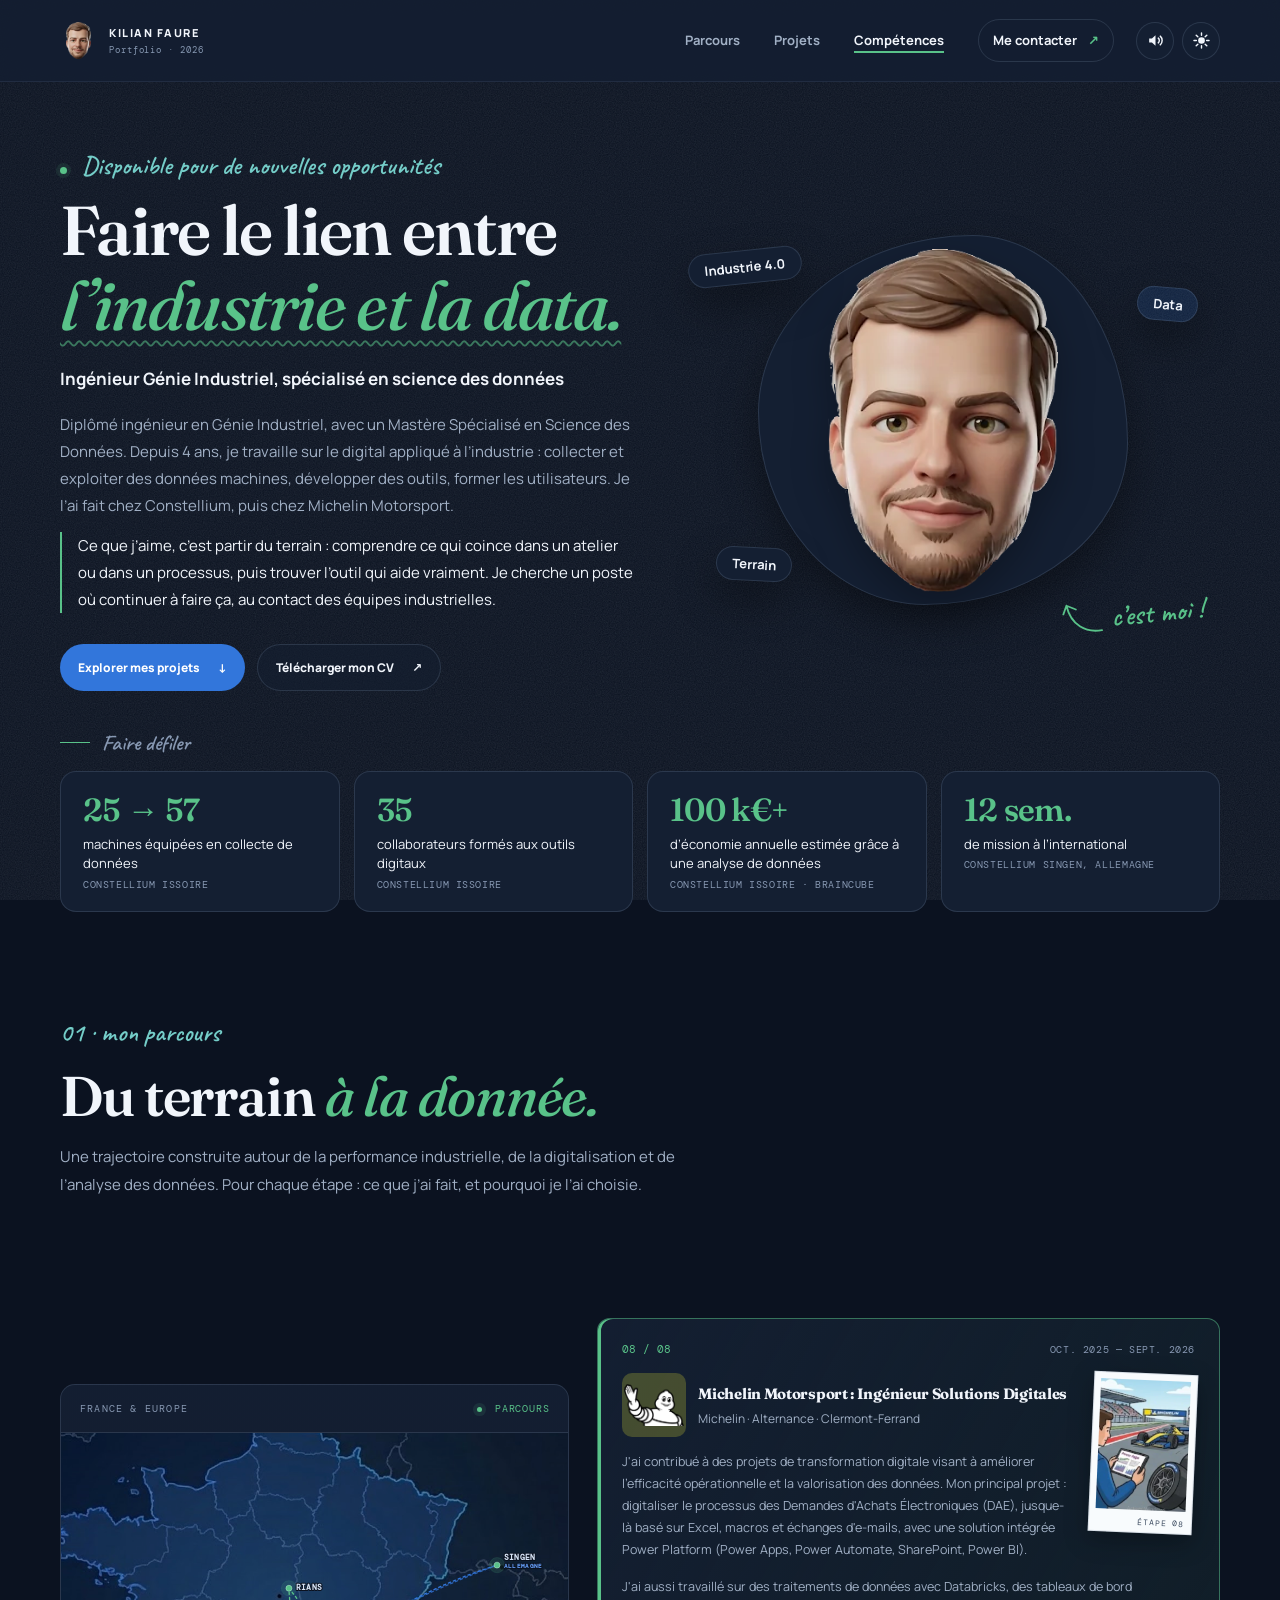
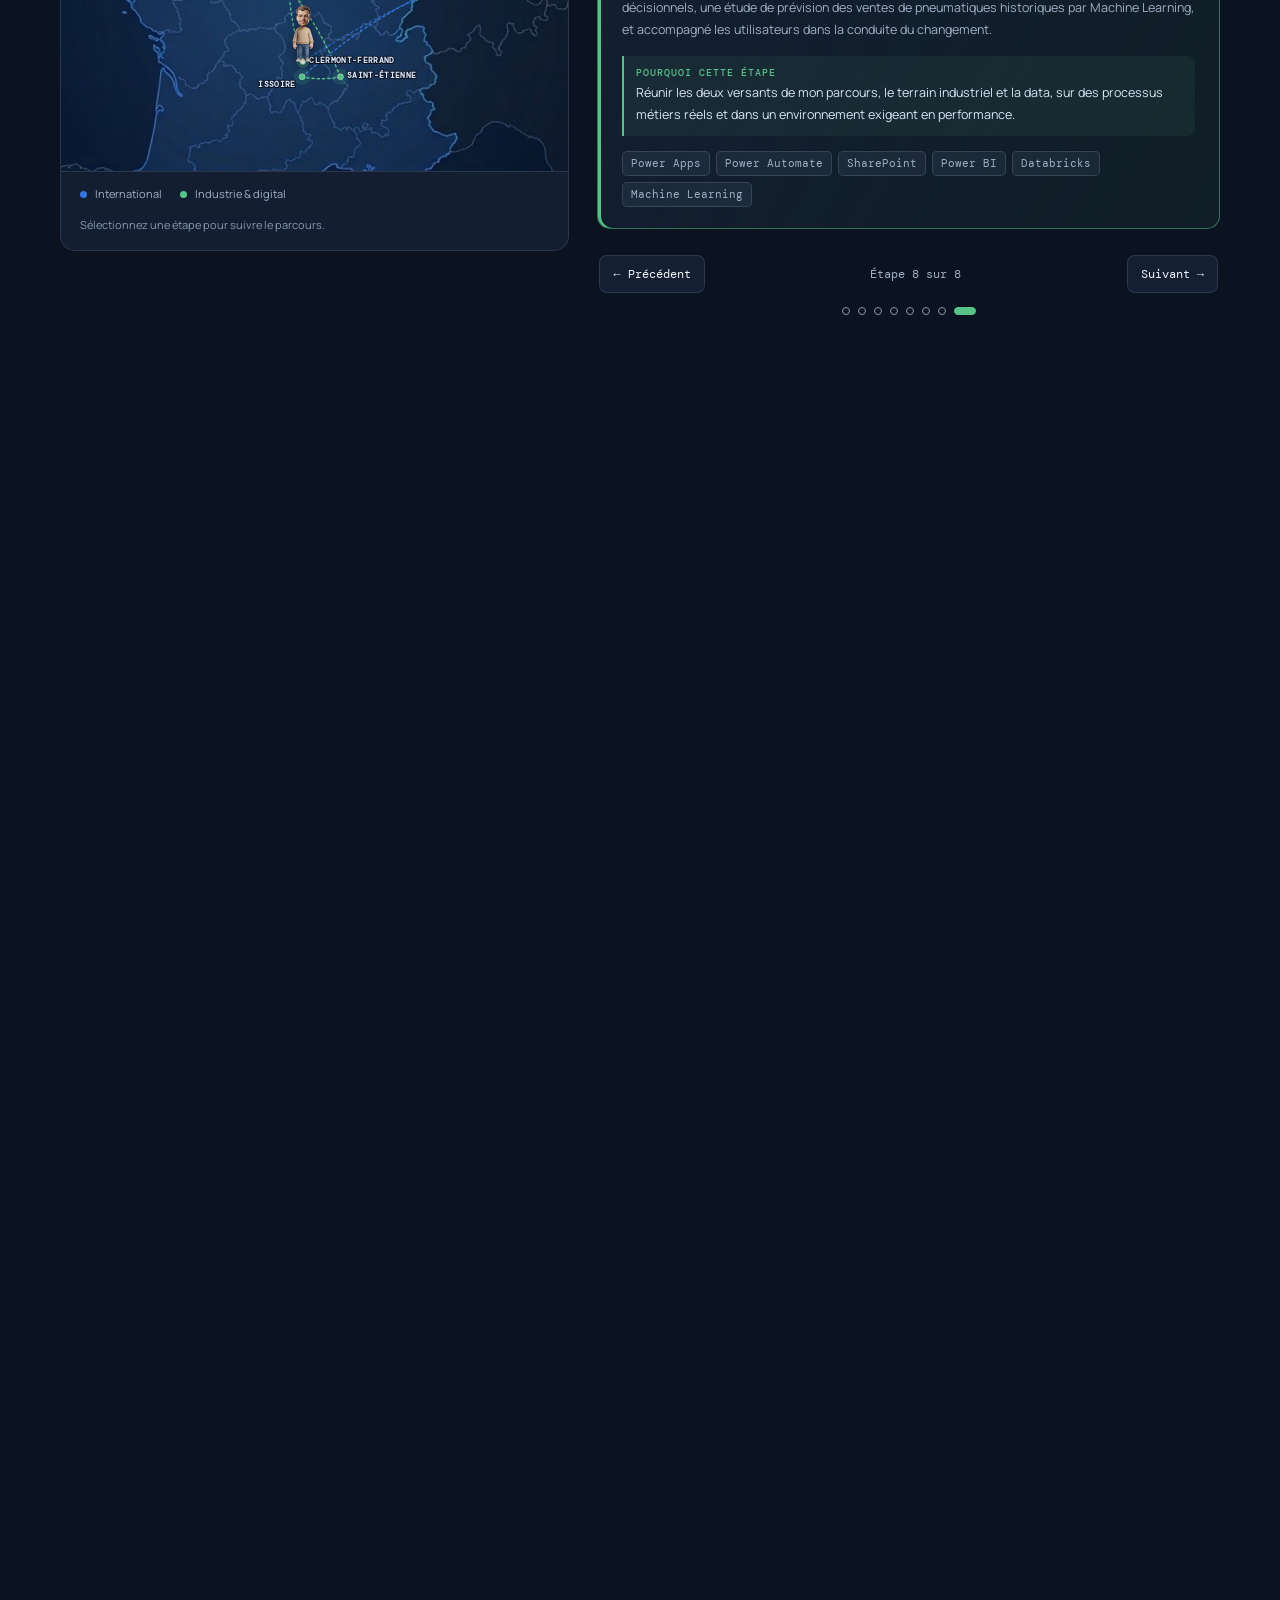
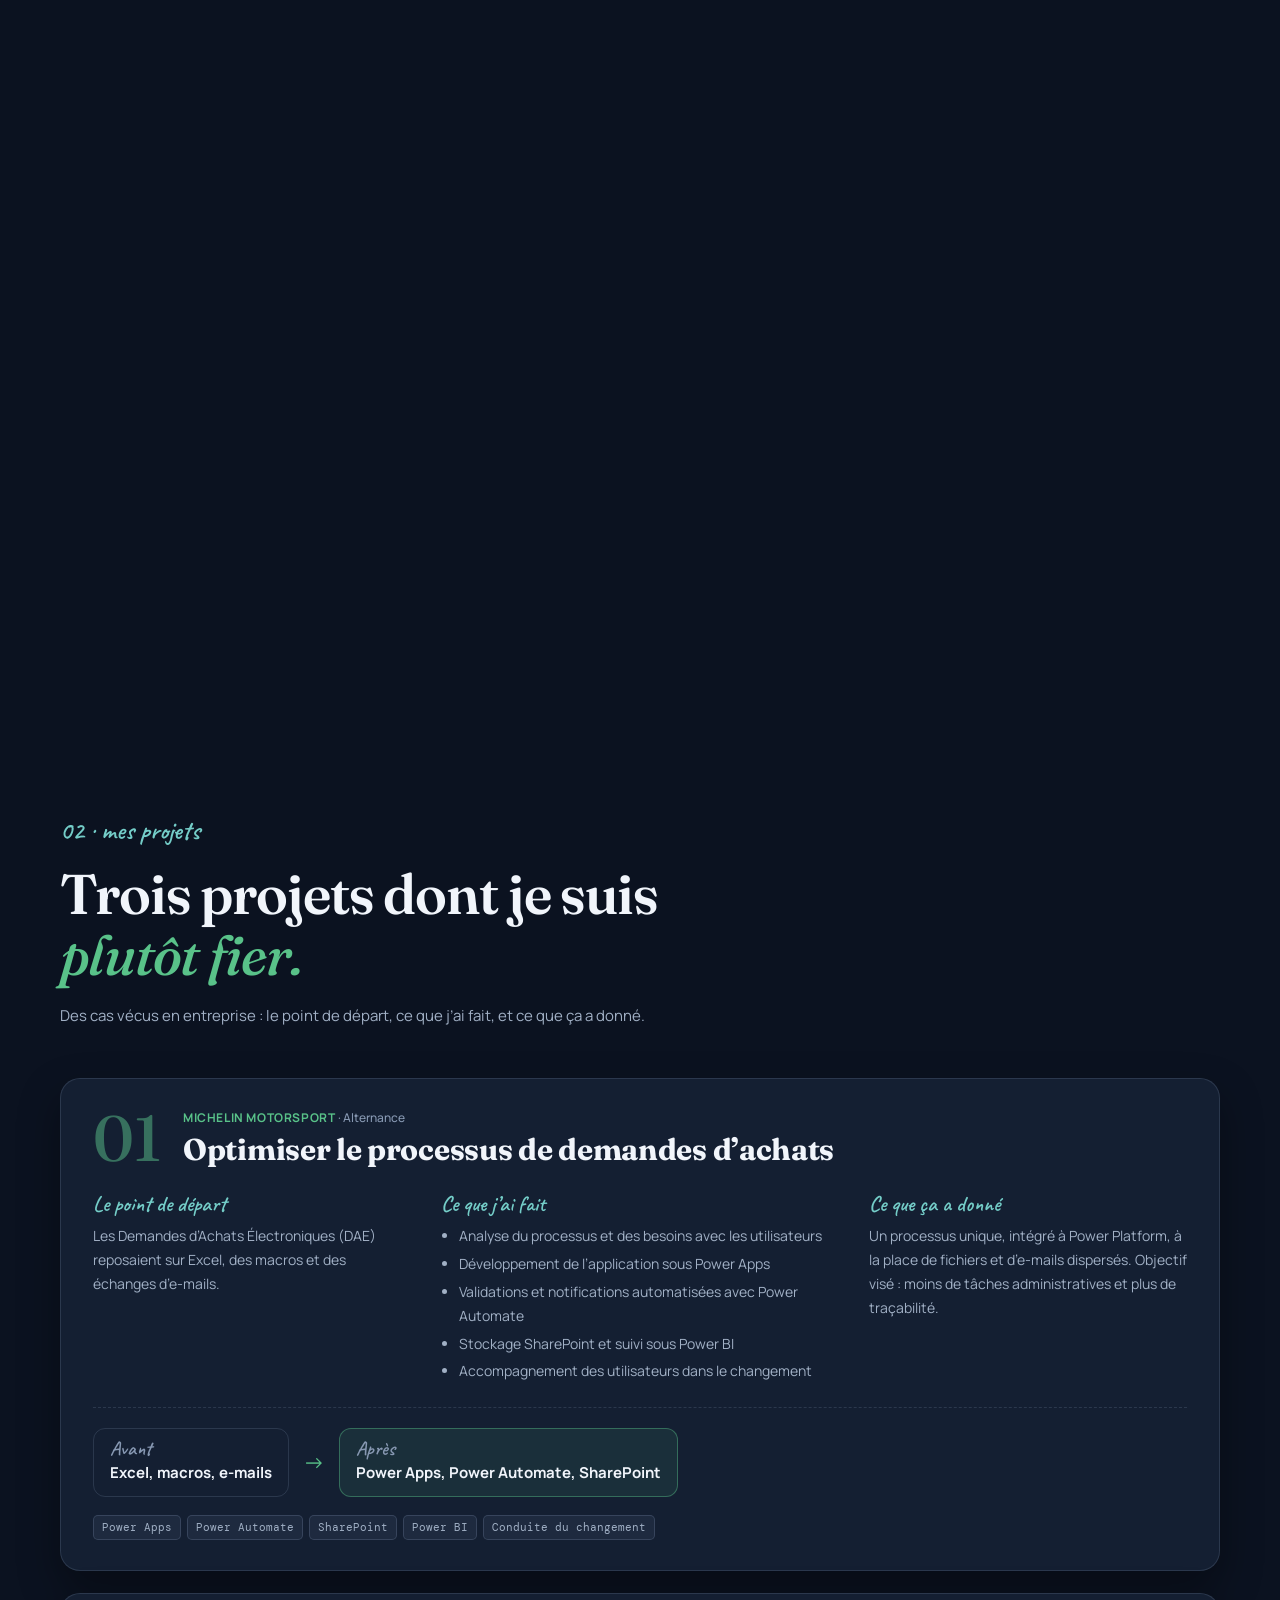
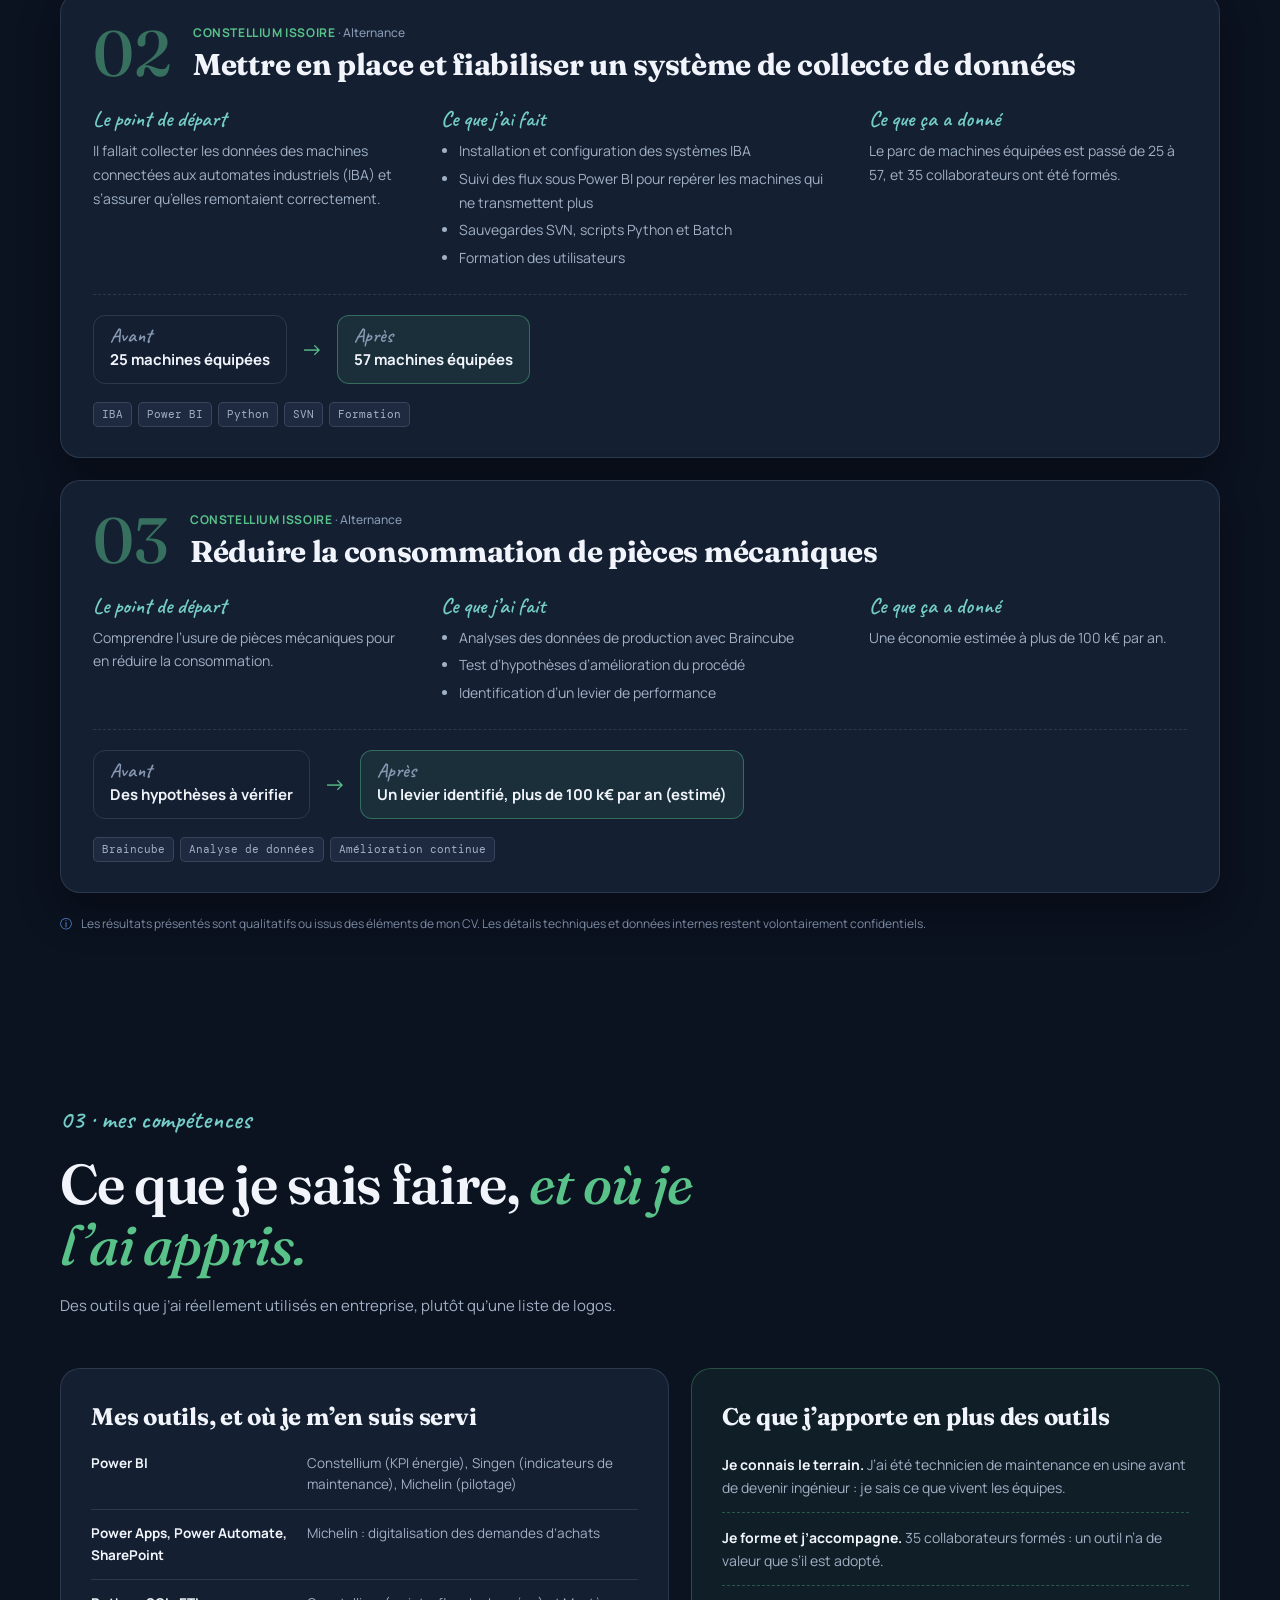
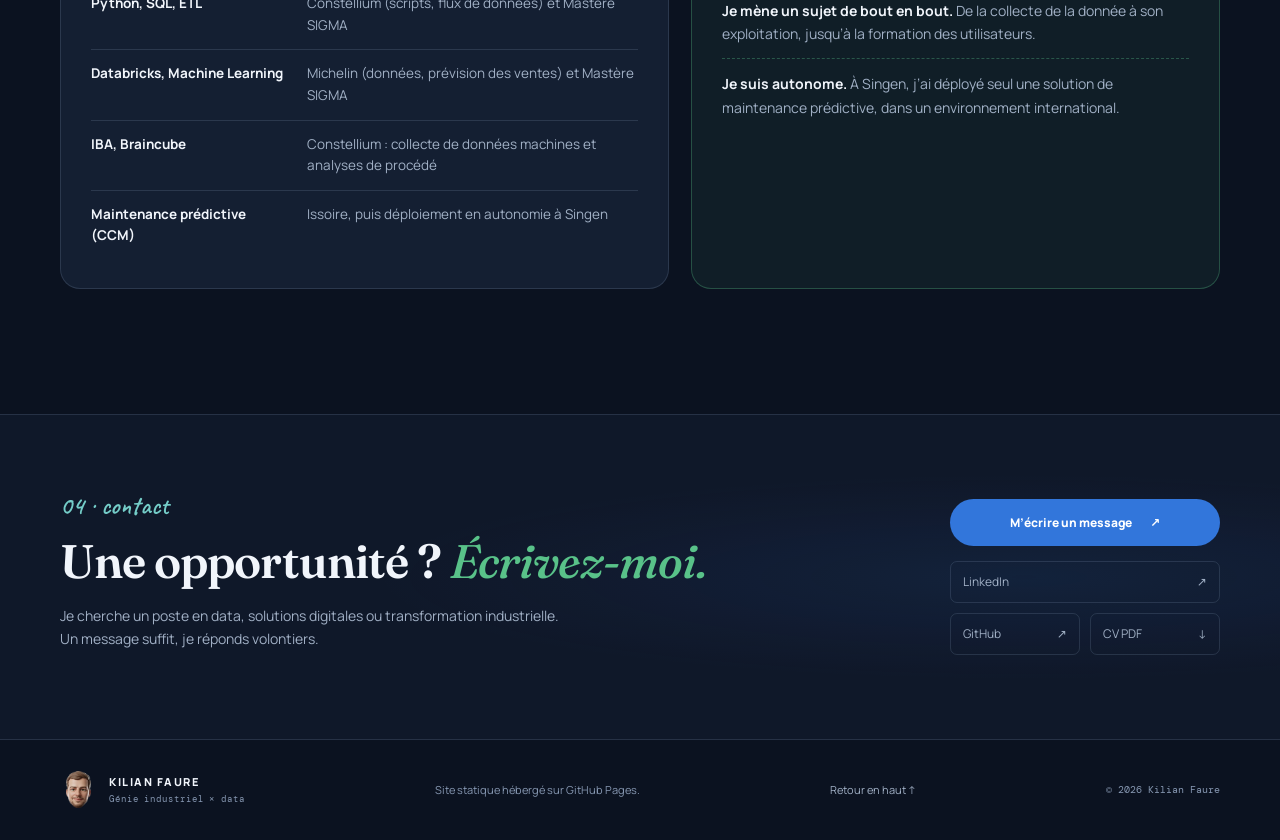
==== commit 17367084: "modification theme and add new assets" ====
--- a/index.html
+++ b/index.html
@@ -4,6 +4,8 @@
   <meta charset="utf-8">
   <meta name="viewport" content="width=device-width, initial-scale=1">
   <meta name="theme-color" content="#0B1220">
+  <meta name="color-scheme" content="dark light">
+  <script>try{var t=localStorage.getItem("kf-theme");document.documentElement.dataset.theme=(t==="light"||t==="dark")?t:"dark"}catch(e){document.documentElement.dataset.theme="dark"}</script>
   <meta name="description" content="Portfolio de Kilian Faure, ingénieur en génie industriel et diplômé d’un Mastère Spécialisé en science des données. Projets data, BI et transformation digitale industrielle.">
   <meta name="author" content="Kilian Faure">
   <link rel="canonical" href="https://kilianfaure.github.io/">
@@ -30,46 +32,49 @@
   <noscript><style>.reveal{opacity:1!important;transform:none!important}.timeline-card[hidden]{display:block!important}.journey-scroll-steps{display:none}#parcours .journey-layout{position:static!important;height:auto!important}#parcours .timeline-card{max-height:none!important}</style></noscript>
   <link rel="preconnect" href="https://fonts.googleapis.com">
   <link rel="preconnect" href="https://fonts.gstatic.com" crossorigin>
-  <link href="https://fonts.googleapis.com/css2?family=DM+Mono:wght@400;500&family=Manrope:wght@400;500;600;700;800&display=swap" rel="stylesheet">
+  <link href="https://fonts.googleapis.com/css2?family=Caveat:wght@500;600&family=DM+Mono:wght@400;500&family=Fraunces:ital,opsz,wght@0,9..144,500;0,9..144,600;0,9..144,700;1,9..144,500&family=Manrope:wght@400;500;600;700;800&display=swap" rel="stylesheet">
   <link rel="stylesheet" href="css/style.css">
+  <script src="js/theme.js" defer></script>
+  <script src="js/egg.js" defer></script>
   <script src="js/main.js" defer></script>
   <script src="js/journey.js" defer></script>
 </head>
 <body>
   <a class="skip-link" href="#contenu">Aller au contenu</a>
   <header class="site-header">
-    <a class="brand" href="#accueil" aria-label="Kilian Faure, accueil"><img class="brand-mark" src="assets/avatar/tete-avatar-kilian.webp" alt="" width="37" height="55"><span>KILIAN FAURE<span class="brand-sub">PORTFOLIO / 2026</span></span></a>
+    <a class="brand" href="#accueil" aria-label="Kilian Faure, accueil"><img class="brand-mark" src="assets/avatar/tete-avatar-kilian.webp" alt="" width="37" height="55"><span>KILIAN FAURE<span class="brand-sub">Portfolio · 2026</span></span></a>
     <button class="menu-toggle" aria-expanded="false" aria-controls="main-nav" aria-label="Ouvrir le menu"><span></span><span></span></button>
     <nav id="main-nav" class="main-nav" aria-label="Navigation principale">
       <a href="#parcours">Parcours</a><a href="#projets">Projets</a><a href="#competences">Compétences</a><a href="#contact" class="nav-contact">Me contacter <span aria-hidden="true">↗</span></a>
     </nav>
+    <div class="header-tools">
+      <button class="tool-btn" id="sound-toggle" type="button" aria-pressed="true" aria-label="Couper le son"><svg viewBox="0 0 24 24" aria-hidden="true"><path d="M4 9.5v5h3.5L12 18.5v-13L7.5 9.5z" fill="currentColor"/><path class="waves" d="M15.5 9a4 4 0 0 1 0 6M18 6.5a7.5 7.5 0 0 1 0 11" fill="none" stroke="currentColor" stroke-width="1.8" stroke-linecap="round"/><path class="slash" d="M4 4l16 16" stroke="currentColor" stroke-width="2" stroke-linecap="round"/></svg></button>
+      <button class="tool-btn" id="theme-toggle" type="button" aria-label="Passer en mode clair"><svg class="icon-sun" viewBox="0 0 24 24" aria-hidden="true"><circle cx="12" cy="12" r="4.2" fill="currentColor"/><path d="M12 2.5v3M12 18.5v3M2.5 12h3M18.5 12h3M5.3 5.3l2.1 2.1M16.6 16.6l2.1 2.1M18.7 5.3l-2.1 2.1M7.4 16.6l-2.1 2.1" stroke="currentColor" stroke-width="1.8" stroke-linecap="round"/></svg><svg class="icon-moon" viewBox="0 0 24 24" aria-hidden="true"><path d="M20 14.5A8.5 8.5 0 0 1 9.5 4a8.5 8.5 0 1 0 10.5 10.5z" fill="currentColor"/></svg></button>
+    </div>
   </header>
 
   <main id="contenu">
     <section class="hero section-shell" id="accueil">
       <div class="hero-copy reveal">
-        <p class="eyebrow"><span class="status-dot"></span> DISPONIBLE POUR DE NOUVELLES OPPORTUNITÉS</p>
-        <h1>Faire le lien entre<br><span class="gradient-text">l’industrie & la data.</span></h1>
+        <p class="eyebrow"><span class="status-dot"></span> Disponible pour de nouvelles opportunités</p>
+        <h1>Faire le lien entre<br><span class="gradient-text">l’industrie et la data.</span></h1>
         <div class="hero-intro-block">
-          <h2 class="hero-profile-title">Ingénieur en Génie Industriel <span>|</span> Expert en Science des Données <span>|</span> Industrie 4.0 &amp; Transformation Digitale</h2>
-          <p class="hero-intro">Ingénieur diplômé en Génie Industriel et titulaire d’un Mastère Spécialisé en Science des Données, j’évolue depuis 4 ans dans le digital appliqué à l’industrie : collecte et exploitation de données machines, développement et déploiement d’outils digitaux, formation des utilisateurs. Chez Constellium puis chez Michelin Motorsport, j’ai contribué à des projets de transformation digitale industrielle.</p>
-          <p class="hero-intro hero-conviction">Pour moi, la technologie n’a de valeur que si elle répond à un besoin concret du terrain. Je recherche aujourd’hui un poste, au plus près des opérations industrielles, où relier les métiers et les outils digitaux (données, IA) pour contribuer à la performance et à l’industrie du futur.</p>
+          <h2 class="hero-profile-title">Ingénieur Génie Industriel, spécialisé en science des données</h2>
+          <p class="hero-intro">Diplômé ingénieur en Génie Industriel, avec un Mastère Spécialisé en Science des Données. Depuis 4 ans, je travaille sur le digital appliqué à l’industrie : collecter et exploiter des données machines, développer des outils, former les utilisateurs. Je l’ai fait chez Constellium, puis chez Michelin Motorsport.</p>
+          <p class="hero-intro hero-conviction">Ce que j’aime, c’est partir du terrain : comprendre ce qui coince dans un atelier ou dans un processus, puis trouver l’outil qui aide vraiment. Je cherche un poste où continuer à faire ça, au contact des équipes industrielles.</p>
         </div>
         <div class="hero-actions">
           <a class="button button-primary" href="#projets">Explorer mes projets <span aria-hidden="true">↓</span></a>
-          <a class="button button-secondary" href="documents/CV_Kilian_Faure.pdf" download> Télécharger mon CV <span aria-hidden="true">↗</span></a>
-        </div>
-        <div class="hero-meta"><span><b>01</b> Génie industriel</span><span><b>02</b> Data & BI</span><span><b>03</b> Transformation digitale</span></div>
-      </div>
-      <div class="hero-visual reveal" aria-label="Illustration graphique de l'industrie et de la donnée">
-        <div class="orbit orbit-one"></div><div class="orbit orbit-two"></div>
-        <div class="visual-grid"></div>
-        <div class="data-card card-top"><span class="mini-label">INDUSTRIE 4.0</span><strong>DATA<span> → </span>ACTION</strong><div class="signal-bars"><i></i><i></i><i></i><i></i><i></i><i></i><i></i><i></i><i></i><i></i><i></i><i></i></div></div>
-        <div class="visual-core"><div class="core-ring"></div><img class="core-center" src="assets/avatar/tete-avatar-kilian.webp" alt="" width="82" height="123"><span class="core-label">INDUSTRIE<br>× DATA</span></div>
-        <div class="data-card card-bottom"><span class="mini-label">APPROCHE</span><strong>Comprendre.<br>Construire. Mesurer.</strong><span class="card-line"></span><span class="mini-label">DU TERRAIN AU PILOTAGE</span></div>
-        <span class="floating-tag tag-blue">Power BI</span><span class="floating-tag tag-green">Python</span><span class="floating-tag tag-purple">Power Platform</span>
-      </div>
-      <a class="scroll-cue" href="#parcours"><span class="scroll-line"></span> DÉFILER POUR EXPLORER</a>
+          <a class="button button-secondary" href="documents/CV_Kilian_FAURE.pdf" download> Télécharger mon CV <span aria-hidden="true">↗</span></a>
+        </div>
+        
+      </div>
+      <div class="hero-visual reveal">
+        <button class="portrait" id="portrait-btn" type="button" aria-label="Photo de Kilian"><span class="portrait-blob" aria-hidden="true"></span><img class="portrait-img" id="portrait-img" src="assets/avatar/tete-avatar-kilian.webp" alt="" width="265" height="396" draggable="false"></button>
+        <span class="sticker sticker-1" aria-hidden="true">Industrie 4.0</span><span class="sticker sticker-2" aria-hidden="true">Data</span><span class="sticker sticker-3" aria-hidden="true">Terrain</span>
+        <p class="scribble" aria-hidden="true"><svg viewBox="0 0 60 50" width="46" height="38"><path d="M52 44C30 46 12 34 8 8M8 8L3 19M8 8l12 6" fill="none" stroke="currentColor" stroke-width="2.4" stroke-linecap="round" stroke-linejoin="round"/></svg><span id="scribble-text">c’est moi !</span></p>
+      </div>
+      <a class="scroll-cue" href="#parcours"><span class="scroll-line"></span> Faire défiler</a>
     </section>
 
     <section class="section-shell key-figures reveal" aria-label="Chiffres clés issus de mon CV">
@@ -80,7 +85,7 @@
     </section>
 
 <section class="section-shell section-block" id="parcours">
-      <div class="section-heading reveal"><p class="eyebrow">01 / MON PARCOURS</p><h2>Du terrain aux <span class="gradient-text">données.</span></h2><p>Une trajectoire construite autour de la performance industrielle, de la digitalisation et de l’analyse des données. Pour chaque étape : ce que j’ai fait, et pourquoi je l’ai choisie.</p></div>
+      <div class="section-heading reveal"><p class="eyebrow">01 · mon parcours</p><h2>Du terrain <span class="gradient-text">à la donnée.</span></h2><p>Une trajectoire construite autour de la performance industrielle, de la digitalisation et de l’analyse des données. Pour chaque étape : ce que j’ai fait, et pourquoi je l’ai choisie.</p></div>
       <div class="journey-layout">
         <aside class="map-panel" aria-label="Carte schématique du parcours géographique">
           <div class="map-panel-head"><span class="mini-label">FRANCE & EUROPE</span><span class="map-live"><i></i> PARCOURS</span></div>
@@ -89,11 +94,11 @@
             <svg class="france-map" viewBox="0 0 1536 1024" role="group" aria-labelledby="map-title map-desc" preserveAspectRatio="xMidYMid meet">
               <title id="map-title">Carte du parcours professionnel</title>
               <desc id="map-desc">Carte de la France et de l'Allemagne avec des repères à Clermont-Ferrand, Rians, Saint-Étienne, Issoire et Singen.</desc>
-              <path class="map-route route-to-rians" data-reveal-step="2" d="M732 692 Q 695 580 690 470" fill="none" stroke="#59C289" stroke-width="4" stroke-dasharray="7 9" stroke-linecap="round" />
-              <path class="map-route route-to-saint-etienne" data-reveal-step="3" d="M690 470 Q 780 580 846 738" fill="none" stroke="#59C289" stroke-width="4" stroke-dasharray="7 9" stroke-linecap="round" />
-              <path class="map-route route-to-issoire" data-reveal-step="4" d="M846 738 Q 788 750 730 738" fill="none" stroke="#59C289" stroke-width="4" stroke-dasharray="7 9" stroke-linecap="round" />
-              <path class="map-route route-to-singen route-to-germany" data-reveal-step="5" d="M730 738 Q 1000 500 1320 400" fill="none" stroke="#3276DB" stroke-width="4" stroke-dasharray="7 9" stroke-linecap="round" />
-              <path class="map-route route-to-clermont" data-reveal-step="6" d="M1320 400 Q 1000 520 732 692" fill="none" stroke="#3276DB" stroke-width="4" stroke-dasharray="7 9" stroke-linecap="round" opacity="0.75" />
+              <path class="map-route route-to-rians" data-reveal-step="2" d="M732 692 Q 695 580 690 470" fill="none" stroke-width="4" stroke-dasharray="7 9" stroke-linecap="round" />
+              <path class="map-route route-to-saint-etienne" data-reveal-step="3" d="M690 470 Q 780 580 846 738" fill="none" stroke-width="4" stroke-dasharray="7 9" stroke-linecap="round" />
+              <path class="map-route route-to-issoire" data-reveal-step="4" d="M846 738 Q 788 750 730 738" fill="none" stroke-width="4" stroke-dasharray="7 9" stroke-linecap="round" />
+              <path class="map-route route-to-singen route-to-germany" data-reveal-step="5" d="M730 738 Q 1000 500 1320 400" fill="none" stroke-width="4" stroke-dasharray="7 9" stroke-linecap="round" />
+              <path class="map-route route-to-clermont" data-reveal-step="6" d="M1320 400 Q 1000 520 732 692" fill="none" stroke-width="4" stroke-dasharray="7 9" stroke-linecap="round" opacity="0.75" />
               <g class="map-marker" data-place="clermont" transform="translate(732 692)"><circle r="23" class="marker-halo"/><circle r="9" class="marker-core"/><text x="20" y="5">CLERMONT-FERRAND</text></g>
               <g class="map-marker" data-place="rians" transform="translate(690 470)"><circle r="23" class="marker-halo"/><circle r="9" class="marker-core"/><text x="20" y="5">RIANS</text></g>
               <g class="map-marker" data-place="saint-etienne" transform="translate(846 738)"><circle r="23" class="marker-halo"/><circle r="9" class="marker-core"/><text x="20" y="5">SAINT-ÉTIENNE</text></g>
@@ -115,7 +120,7 @@
                 <figcaption>ÉTAPE 01</figcaption>
               </figure>
               <div class="timeline-company"><img class="company-symbol sigma-symbol company-logo" src="assets/images/logo/logo1.webp" alt="" width="64" height="64"><div><h3>Une enfance au cœur des volcans d'Auvergne</h3><p>Nébouzat · Rochefort-Montagne · Clermont-Ferrand</p></div></div>
-              <p>Originaire de Nébouzat, au cœur de la chaîne des Puys, j'ai grandi dans un environnement où comptaient le travail, la proximité et la simplicité. Scolarité primaire à Nébouzat, collège à Rochefort-Montagne, puis lycée Lafayette à Clermont-Ferrand, où j'ai obtenu un baccalauréat scientifique option Sciences de l'Ingénieur.</p><p>Attiré très tôt par les sciences et la technique, je cherchais à comprendre comment les choses fonctionnent concrètement.</p>
+              <p>Originaire de Nébouzat, au cœur de la chaîne des Puys, j’ai grandi dans un environnement où comptaient l’entraide, la simplicité et la réalisation de tâches manuelles, type bricolage. Scolarité primaire à Nébouzat, collège à Rochefort-Montagne, puis lycée Lafayette à Clermont-Ferrand, où j'ai obtenu un baccalauréat scientifique option Sciences de l'Ingénieur.</p><p>Attiré très tôt par les sciences et la technique, je cherchais à comprendre comment les choses fonctionnent concrètement.</p>
               <p class="timeline-why"><b>Pourquoi cette étape</b>Je voulais découvrir rapidement le monde industriel avant de m'engager dans de longues études : j'ai choisi un DUT Génie Industriel et Maintenance plutôt qu'une classe préparatoire.</p>
               <div class="tag-list"><span>Auvergne</span><span>Sciences</span><span>Sciences de l'Ingénieur</span></div>
             </article>
@@ -133,10 +138,10 @@
             <article class="timeline-card" data-step="rians" data-place="rians" aria-hidden="true" hidden>
               <div class="timeline-top"><span class="timeline-index">03 / 08</span><span class="timeline-date">SEPT. 2021 — AOÛT 2022</span></div>
               <figure class="timeline-stamp" aria-label="Illustration de l’étape 3">
-                <img src="assets/images/parcours/etape-03.webp" alt="Illustration : Première expérience industrielle — Triballat" width="104" height="130" decoding="async" onerror="this.classList.add('is-missing')">
+                <img src="assets/images/parcours/etape-03.webp" alt="Illustration : Triballat : ma première expérience industrielle" width="104" height="130" decoding="async" onerror="this.classList.add('is-missing')">
                 <figcaption>ÉTAPE 03</figcaption>
               </figure>
-              <div class="timeline-company"><img class="company-symbol constellium-symbol company-logo" src="assets/images/logo/logo3.webp" alt="" width="64" height="64"><div><h3>Première expérience industrielle — Triballat</h3><p>Technicien de maintenance en alternance · Usine desserts (La Laiterie de Rians)</p></div></div>
+              <div class="timeline-company"><img class="company-symbol constellium-symbol company-logo" src="assets/images/logo/logo3.webp" alt="" width="64" height="64"><div><h3>Triballat : ma première expérience industrielle</h3><p>Technicien de maintenance en alternance · Usine desserts (La Laiterie de Rians)</p></div></div>
               <p>Au sein de l'équipe maintenance de l'usine desserts, j'ai évolué dans un environnement agroalimentaire exigeant : interventions de terrain sur les équipements de production, dans le respect des normes d'hygiène et de sécurité, pour assurer la continuité de la production.</p><p>Maintenance préventive et corrective, diagnostic de pannes multi-techniques (électrique, mécanique, pneumatique), soudure MIG, et contribution à la fiabilité des installations et à la réduction des dysfonctionnements.</p>
               <p class="timeline-why"><b>Pourquoi cette étape</b>Cette immersion m'a fait découvrir la réalité des ateliers et le poids de la maintenance dans la performance d'une usine. Elle a confirmé mon envie de viser des fonctions à plus forte responsabilité.</p>
               <div class="tag-list"><span>Maintenance préventive</span><span>Maintenance corrective</span><span>Diagnostic de panne</span><span>Soudure MIG</span><span>Agroalimentaire</span></div>
@@ -166,10 +171,10 @@
             <article class="timeline-card" data-step="singen" data-place="singen" aria-hidden="true" hidden>
               <div class="timeline-top"><span class="timeline-index">06 / 08</span><span class="timeline-date">JUIN — AOÛT 2025</span></div>
               <figure class="timeline-stamp" aria-label="Illustration de l’étape 6">
-                <img src="assets/images/parcours/etape-06.webp" alt="Illustration : Data Analyste — stage international en Allemagne" width="104" height="130" decoding="async" onerror="this.classList.add('is-missing')">
+                <img src="assets/images/parcours/etape-06.webp" alt="Illustration : Data Analyste, stage international en Allemagne" width="104" height="130" decoding="async" onerror="this.classList.add('is-missing')">
                 <figcaption>ÉTAPE 06</figcaption>
               </figure>
-              <div class="timeline-company"><img class="company-symbol singen-symbol company-logo" src="assets/images/logo/logo5.webp" alt="" width="64" height="64"><div><h3>Data Analyste — stage international en Allemagne</h3><p>Constellium Singen · Département Maintenance · 12 semaines</p></div></div>
+              <div class="timeline-company"><img class="company-symbol singen-symbol company-logo" src="assets/images/logo/logo5.webp" alt="" width="64" height="64"><div><h3>Data Analyste, stage international en Allemagne</h3><p>Constellium Singen · Département Maintenance · 12 semaines</p></div></div>
               <p>Au sein du département Maintenance de Constellium Singen, j'ai développé des tableaux de bord Power BI pour suivre les indicateurs de maintenance (MTBF, MTTR, taux de disponibilité des équipements).</p><p>J'ai aussi déployé en autonomie une solution de maintenance prédictive (CCM), déjà utilisée à Issoire, pour anticiper les défaillances et améliorer la fiabilité des installations, dans un environnement anglophone et multiculturel.</p>
               <p class="timeline-why"><b>Pourquoi cette étape</b>Je voulais élargir mon expérience à l'international, gagner en autonomie et montrer qu'une solution éprouvée sur un site pouvait être transférée sur un autre.</p>
               <div class="tag-list"><span>Power BI</span><span>MTBF / MTTR</span><span>Maintenance prédictive (CCM)</span><span>International</span></div>
@@ -188,10 +193,10 @@
             <article class="timeline-card" data-step="michelin" data-place="clermont" aria-hidden="true" hidden>
               <div class="timeline-top"><span class="timeline-index">08 / 08</span><span class="timeline-date">OCT. 2025 — SEPT. 2026</span></div>
               <figure class="timeline-stamp" aria-label="Illustration de l’étape 8">
-                <img src="assets/images/parcours/etape-08.webp" alt="Illustration : Michelin Motorsport — Ingénieur Solutions Digitales" width="104" height="130" decoding="async" onerror="this.classList.add('is-missing')">
+                <img src="assets/images/parcours/etape-08.webp" alt="Illustration : Michelin Motorsport : Ingénieur Solutions Digitales" width="104" height="130" decoding="async" onerror="this.classList.add('is-missing')">
                 <figcaption>ÉTAPE 08</figcaption>
               </figure>
-              <div class="timeline-company"><img class="company-symbol michelin-symbol company-logo" src="assets/images/logo/logo8.webp" alt="" width="64" height="64"><div><h3>Michelin Motorsport — Ingénieur Solutions Digitales</h3><p>Michelin · Alternance · Clermont-Ferrand</p></div></div>
+              <div class="timeline-company"><img class="company-symbol michelin-symbol company-logo" src="assets/images/logo/logo8.webp" alt="" width="64" height="64"><div><h3>Michelin Motorsport : Ingénieur Solutions Digitales</h3><p>Michelin · Alternance · Clermont-Ferrand</p></div></div>
               <p>J'ai contribué à des projets de transformation digitale visant à améliorer l'efficacité opérationnelle et la valorisation des données. Mon principal projet : digitaliser le processus des Demandes d'Achats Électroniques (DAE), jusque-là basé sur Excel, macros et échanges d'e-mails, avec une solution intégrée Power Platform (Power Apps, Power Automate, SharePoint, Power BI).</p><p>J'ai aussi travaillé sur des traitements de données avec Databricks, des tableaux de bord décisionnels, une étude de prévision des ventes de pneumatiques historiques par Machine Learning, et accompagné les utilisateurs dans la conduite du changement.</p>
               <p class="timeline-why"><b>Pourquoi cette étape</b>Réunir les deux versants de mon parcours, le terrain industriel et la data, sur des processus métiers réels et dans un environnement exigeant en performance.</p>
               <div class="tag-list"><span>Power Apps</span><span>Power Automate</span><span>SharePoint</span><span>Power BI</span><span>Databricks</span><span>Machine Learning</span></div>
@@ -218,47 +223,70 @@
     </section>
 
     <section class="section-shell section-block projects-section" id="projets">
-      <div class="section-heading reveal"><p class="eyebrow">02 / PROJETS MARQUANTS</p><h2>Trois projets menés<br><span class="gradient-text">en entreprise.</span></h2><p>Des réalisations concrètes, à l’intersection des métiers industriels, des outils numériques et de la donnée.</p></div>
-      <div class="projects-grid">
-        <article class="project-card project-featured reveal">
-          <div class="project-visual visual-workflow"><div class="workflow-node node-one"><span>01</span><b>Demande</b></div><div class="workflow-connector">→</div><div class="workflow-node node-two"><span>02</span><b>Validation</b></div><div class="workflow-connector">→</div><div class="workflow-node node-three"><span>03</span><b>Suivi</b></div><div class="workflow-caption">WORKFLOW DIGITAL · POWER PLATFORM</div></div>
-          <div class="project-content"><div class="project-kicker"><span>MICHELIN MOTORSPORT</span><span>01 / DIGITALISATION</span></div><h3>Optimiser le processus de demandes d’achats</h3><p class="project-summary">Remplacer un fonctionnement reposant sur Excel, des macros et des échanges d’e-mails par une solution intégrée pour les Demandes d’Achats Électroniques (DAE) : plus claire, traçable et homogène.</p>
-            <div class="project-detail-grid"><div><h4>Mon rôle</h4><p>Analyse et cartographie du processus, ateliers avec les parties prenantes, développement, tests pilotes, accompagnement des utilisateurs et conduite du changement.</p></div><div><h4>La solution</h4><p>Application Power Apps, automatisations de notifications et de validations avec Power Automate, archivage SharePoint et tableau de bord Power BI.</p></div></div>
-            <div class="project-outcome"><span class="outcome-icon">↗</span><p><b>Objectif visé :</b> réduire les tâches administratives à faible valeur ajoutée, améliorer la traçabilité et limiter les erreurs de saisie.</p></div>
-            <div class="tag-list"><span>Power Apps</span><span>Power Automate</span><span>SharePoint</span><span>Power BI</span><span>Conduite du changement</span></div>
-          </div>
+      <div class="section-heading reveal"><p class="eyebrow">02 · mes projets</p><h2>Trois projets dont je suis <span class="gradient-text">plutôt fier.</span></h2><p>Des cas vécus en entreprise : le point de départ, ce que j’ai fait, et ce que ça a donné.</p></div>
+      <div class="cases">
+        <article class="case reveal">
+          <header class="case-head"><span class="case-num">01</span><div><p class="case-org">Michelin Motorsport <span>· Alternance</span></p><h3>Optimiser le processus de demandes d’achats</h3></div></header>
+          <div class="case-body">
+            <div><h4>Le point de départ</h4><p>Les Demandes d’Achats Électroniques (DAE) reposaient sur Excel, des macros et des échanges d’e-mails.</p></div>
+            <div><h4>Ce que j’ai fait</h4><ul><li>Analyse du processus et des besoins avec les utilisateurs</li><li>Développement de l’application sous Power Apps</li><li>Validations et notifications automatisées avec Power Automate</li><li>Stockage SharePoint et suivi sous Power BI</li><li>Accompagnement des utilisateurs dans le changement</li></ul></div>
+            <div><h4>Ce que ça a donné</h4><p>Un processus unique, intégré à Power Platform, à la place de fichiers et d’e-mails dispersés. Objectif visé : moins de tâches administratives et plus de traçabilité.</p></div>
+          </div>
+          <div class="case-flow"><div class="flow-box flow-before"><small>Avant</small><b>Excel, macros, e-mails</b></div><span class="flow-arrow" aria-hidden="true">→</span><div class="flow-box flow-after"><small>Après</small><b>Power Apps, Power Automate, SharePoint</b></div></div>
+          <div class="tag-list"><span>Power Apps</span><span>Power Automate</span><span>SharePoint</span><span>Power BI</span><span>Conduite du changement</span></div>
         </article>
-        <article class="project-card reveal">
-          <div class="project-visual visual-industrial"><div class="machine-grid"><span>IBA</span><span>PLC</span><span>DATA</span><span>BI</span><span>OT</span><span>SQL</span></div><div class="industrial-pulse"></div><div class="visual-caption">COLLECTER / SURVEILLER / VALORISER</div></div>
-          <div class="project-content"><div class="project-kicker"><span>CONSTELLIUM · ISSOIRE</span><span>02 / INDUSTRIE 4.0</span></div><h3>Mettre en place et fiabiliser un système de collecte de données</h3><p>Étendre la collecte de données machines connectées aux automates industriels (IBA) et superviser les flux pour détecter les équipements qui ne transmettent plus leurs données.</p>
-            <div class="project-detail-grid"><div><h4>Actions</h4><p>Installation et configuration IBA, suivi des flux sous Power BI, sauvegardes SVN, scripts Python / Batch et formation des utilisateurs.</p></div><div><h4>Impact documenté</h4><p>Parc de machines équipées passé de 25 à 57 ; 35 collaborateurs formés ; meilleure visibilité sur les flux de données.</p></div></div>
-            <div class="tag-list"><span>IBA</span><span>Power BI</span><span>Python</span><span>SVN</span><span>Formation</span></div>
-          </div>
+        <article class="case reveal">
+          <header class="case-head"><span class="case-num">02</span><div><p class="case-org">Constellium Issoire <span>· Alternance</span></p><h3>Mettre en place et fiabiliser un système de collecte de données</h3></div></header>
+          <div class="case-body">
+            <div><h4>Le point de départ</h4><p>Il fallait collecter les données des machines connectées aux automates industriels (IBA) et s’assurer qu’elles remontaient correctement.</p></div>
+            <div><h4>Ce que j’ai fait</h4><ul><li>Installation et configuration des systèmes IBA</li><li>Suivi des flux sous Power BI pour repérer les machines qui ne transmettent plus</li><li>Sauvegardes SVN, scripts Python et Batch</li><li>Formation des utilisateurs</li></ul></div>
+            <div><h4>Ce que ça a donné</h4><p>Le parc de machines équipées est passé de 25 à 57, et 35 collaborateurs ont été formés.</p></div>
+          </div>
+          <div class="case-flow"><div class="flow-box flow-before"><small>Avant</small><b>25 machines équipées</b></div><span class="flow-arrow" aria-hidden="true">→</span><div class="flow-box flow-after"><small>Après</small><b>57 machines équipées</b></div></div>
+          <div class="tag-list"><span>IBA</span><span>Power BI</span><span>Python</span><span>SVN</span><span>Formation</span></div>
         </article>
-        <article class="project-card reveal">
-          <div class="project-visual visual-maintenance"><div class="metric-row"><div><span>PIÈCES</span><b>↘</b><small>Consommation</small></div><div><span>LEVIER</span><b>◎</b><small>Identifié</small></div><div><span>ÉCONOMIE</span><b>100k€+</b><small>Par an (estim.)</small></div></div><div class="chart-lines"><i></i><i></i><i></i><i></i><i></i><i></i><i></i><i></i><i></i><i></i><i></i><i></i></div><div class="visual-caption">ANALYSE DE DONNÉES · BRAINCUBE</div></div>
-          <div class="project-content"><div class="project-kicker"><span>CONSTELLIUM · ISSOIRE</span><span>03 / DATA ANALYTICS</span></div><h3>Réduire la consommation de pièces mécaniques</h3><p>Exploiter les données de production pour comprendre l’usure de pièces mécaniques et valider des hypothèses d’amélioration du procédé.</p>
-            <div class="project-detail-grid"><div><h4>Actions</h4><p>Analyses de données avec Braincube pour tester des hypothèses d’amélioration et identifier un levier de performance.</p></div><div><h4>Impact documenté</h4><p>Économie estimée à plus de 100 k€ par an (d’après mon CV).</p></div></div>
-            <div class="tag-list"><span>Braincube</span><span>Analyse de données</span><span>Usure</span><span>Amélioration continue</span></div>
-          </div>
+        <article class="case reveal">
+          <header class="case-head"><span class="case-num">03</span><div><p class="case-org">Constellium Issoire <span>· Alternance</span></p><h3>Réduire la consommation de pièces mécaniques</h3></div></header>
+          <div class="case-body">
+            <div><h4>Le point de départ</h4><p>Comprendre l’usure de pièces mécaniques pour en réduire la consommation.</p></div>
+            <div><h4>Ce que j’ai fait</h4><ul><li>Analyses des données de production avec Braincube</li><li>Test d’hypothèses d’amélioration du procédé</li><li>Identification d’un levier de performance</li></ul></div>
+            <div><h4>Ce que ça a donné</h4><p>Une économie estimée à plus de 100 k€ par an.</p></div>
+          </div>
+          <div class="case-flow"><div class="flow-box flow-before"><small>Avant</small><b>Des hypothèses à vérifier</b></div><span class="flow-arrow" aria-hidden="true">→</span><div class="flow-box flow-after"><small>Après</small><b>Un levier identifié, plus de 100 k€ par an (estimé)</b></div></div>
+          <div class="tag-list"><span>Braincube</span><span>Analyse de données</span><span>Amélioration continue</span></div>
         </article>
       </div>
       <p class="content-note"><span>ⓘ</span> Les résultats présentés sont qualitatifs ou issus des éléments de mon CV. Les détails techniques et données internes restent volontairement confidentiels.</p>
     </section>
 
     <section class="section-shell section-block skills-section" id="competences">
-      <div class="section-heading reveal"><p class="eyebrow">03 / COMPÉTENCES</p><h2>À l’aise entre le <span class="gradient-text">terrain</span> et le code.</h2><p>Une double compétence pour comprendre les besoins opérationnels et construire des outils adaptés.</p></div>
-      <div class="skills-grid">
-        <article class="skill-card reveal"><div class="skill-number">01</div><div class="skill-icon">⌘</div><h3>Data & Business Intelligence</h3><p>Transformer des données en indicateurs lisibles pour soutenir la décision.</p><div class="skill-tags"><span>Power BI</span><span>SQL</span><span>Python</span><span>ETL</span><span>Databricks</span><span>Machine Learning</span></div></article>
-        <article class="skill-card reveal"><div class="skill-number">02</div><div class="skill-icon">⤧</div><h3>Digitalisation des processus</h3><p>Concevoir des applications métiers et automatiser les tâches répétitives.</p><div class="skill-tags"><span>Power Apps</span><span>Power Automate</span><span>SharePoint</span><span>Microsoft 365</span></div></article>
-        <article class="skill-card reveal"><div class="skill-number">03</div><div class="skill-icon">⌬</div><h3>Industrie 4.0</h3><p>Collecter, superviser et valoriser les données issues des équipements industriels.</p><div class="skill-tags"><span>IBA</span><span>Braincube</span><span>Maintenance prédictive</span><span>KPI énergie</span></div></article>
-        <article class="skill-card reveal"><div class="skill-number">04</div><div class="skill-icon">↗</div><h3>Gestion de projet</h3><p>Faire le lien entre utilisateurs, équipes techniques et objectifs opérationnels.</p><div class="skill-tags"><span>Analyse du besoin</span><span>Tests</span><span>Formation</span><span>Accompagnement</span></div></article>
-      </div>
-      <div class="approach-strip reveal"><span class="approach-label">MA FAÇON DE TRAVAILLER</span><div><b>01</b> Comprendre le terrain</div><span class="approach-arrow">→</span><div><b>02</b> Construire simplement</div><span class="approach-arrow">→</span><div><b>03</b> Mesurer l’impact</div></div>
-    </section>
-
-    <section class="contact-section" id="contact"><div class="section-shell contact-inner reveal"><div><p class="eyebrow">04 / CONTACT</p><h2>Une opportunité à me proposer ?<br><span class="gradient-text">Échangeons.</span></h2><p>Je suis à la recherche d’un poste en data, solutions digitales ou transformation industrielle. N’hésitez pas à me contacter, je vous répondrai avec plaisir.</p></div><div class="contact-actions"><a class="button button-primary" href="mailto:k.faure12@gmail.com">M’écrire un message <span>↗</span></a><a class="contact-link contact-link-wide" href="https://www.linkedin.com/in/kilian-faure-b24b6834b/" target="_blank" rel="noopener noreferrer">LinkedIn <span>↗</span></a><a class="contact-link" href="https://github.com/KilianFAURE" target="_blank" rel="noopener noreferrer">GitHub <span>↗</span></a><a class="contact-link" href="documents/CV_Kilian_Faure.pdf" download>CV PDF <span>↓</span></a></div></div></section>
+      <div class="section-heading reveal"><p class="eyebrow">03 · mes compétences</p><h2>Ce que je sais faire, <span class="gradient-text">et où je l’ai appris.</span></h2><p>Des outils que j’ai réellement utilisés en entreprise, plutôt qu’une liste de logos.</p></div>
+      <div class="skills-layout">
+        <div class="toolbox reveal">
+          <h3>Mes outils, et où je m’en suis servi</h3>
+          <ul class="tool-list">
+            <li><b>Power BI</b><span>Constellium (KPI énergie), Singen (indicateurs de maintenance), Michelin (pilotage)</span></li>
+            <li><b>Power Apps, Power Automate, SharePoint</b><span>Michelin : digitalisation des demandes d’achats</span></li>
+            <li><b>Python, SQL, ETL</b><span>Constellium (scripts, flux de données) et Mastère SIGMA</span></li>
+            <li><b>Databricks, Machine Learning</b><span>Michelin (données, prévision des ventes) et Mastère SIGMA</span></li>
+            <li><b>IBA, Braincube</b><span>Constellium : collecte de données machines et analyses de procédé</span></li>
+            <li><b>Maintenance prédictive (CCM)</b><span>Issoire, puis déploiement en autonomie à Singen</span></li>
+          </ul>
+        </div>
+        <div class="strengths reveal">
+          <h3>Ce que j’apporte en plus des outils</h3>
+          <ul class="strength-list">
+            <li><b>Je connais le terrain.</b> J’ai été technicien de maintenance en usine avant de devenir ingénieur : je sais ce que vivent les équipes.</li>
+            <li><b>Je forme et j’accompagne.</b> 35 collaborateurs formés : un outil n’a de valeur que s’il est adopté.</li>
+            <li><b>Je mène un sujet de bout en bout.</b> De la collecte de la donnée à son exploitation, jusqu’à la formation des utilisateurs.</li>
+            <li><b>Je suis autonome.</b> À Singen, j’ai déployé seul une solution de maintenance prédictive, dans un environnement international.</li>
+          </ul>
+        </div>
+      </div>
+    </section>
+
+    <section class="contact-section" id="contact"><div class="section-shell contact-inner reveal"><div><p class="eyebrow">04 · contact</p><h2>Une opportunité ? <span class="gradient-text">Écrivez-moi.</span></h2><p>Je cherche un poste en data, solutions digitales ou transformation industrielle. Un message suffit, je réponds volontiers.</p></div><div class="contact-actions"><a class="button button-primary" href="mailto:k.faure12@gmail.com">M’écrire un message <span>↗</span></a><a class="contact-link contact-link-wide" href="https://www.linkedin.com/in/kilian-faure-b24b6834b/" target="_blank" rel="noopener noreferrer">LinkedIn <span>↗</span></a><a class="contact-link" href="https://github.com/KilianFAURE" target="_blank" rel="noopener noreferrer">GitHub <span>↗</span></a><a class="contact-link" href="documents/CV_Kilian_FAURE.pdf" download>CV PDF <span>↓</span></a></div></div></section>
   </main>
-  <footer class="site-footer section-shell"><a class="brand footer-brand" href="#accueil"><img class="brand-mark" src="assets/avatar/tete-avatar-kilian.webp" alt="" width="37" height="55"><span>KILIAN FAURE<span class="brand-sub">GÉNIE INDUSTRIEL × DATA</span></span></a><span>Conçu avec HTML, CSS & JavaScript.</span><a href="#accueil" class="back-top">Retour en haut ↑</a><span class="copyright">© <span id="year">2026</span> Kilian Faure</span></footer>
+  <footer class="site-footer section-shell"><a class="brand footer-brand" href="#accueil"><img class="brand-mark" src="assets/avatar/tete-avatar-kilian.webp" alt="" width="37" height="55"><span>KILIAN FAURE<span class="brand-sub">Génie industriel × data</span></span></a><span>Site statique hébergé sur GitHub Pages.</span><a href="#accueil" class="back-top">Retour en haut ↑</a><span class="copyright">© <span id="year">2026</span> Kilian Faure</span></footer>
 </body>
 </html>
--- a/css/style.css
+++ b/css/style.css
@@ -1,34 +1,37 @@
 /* Kilian Faure portfolio — base styles */
-:root {
+:root { --font: "Manrope", system-ui, sans-serif; --display: "Fraunces", Georgia, "Times New Roman", serif; --hand: "Caveat", "Segoe Print", cursive; --mono: "DM Mono", monospace; --shell: 1160px; }
+/* Palette : vert #59C289, bleu #3276DB, turquoise #74CDC8 */
+:root, :root[data-theme="dark"] {
   color-scheme: dark;
-  --bg: #0B1220;
-  --bg-soft: #0e1829;
-  --card: #141F32;
-  --card-light: #192943;
-  --blue: #3276DB;
-  --blue-light: #68A3FF;
-  --green: #59C289;
-  --text: #F1F5FB;
-  --muted: #A1B0C5;
-  --muted-2: #72839D;
-  --line: rgba(153, 177, 209, .17);
-  --font: "Manrope", system-ui, sans-serif;
-  --mono: "DM Mono", monospace;
-  --shell: 1160px;
+  --bg: #0B1220; --bg-soft: #0e1829; --card: #141F32; --card-light: #192943; --surface-a: #101d30; --surface-b: #0c1728;
+  --text: #F1F5FB; --text-2: #d8e5f7; --muted: #A1B0C5; --muted-2: #8798b2;
+  --green: #59C289; --green-soft: #b8f1d2; --teal: #74cdc8; --blue: #3276DB; --blue-hover: #3d83ec; --blue-light: #68A3FF; --purple: #c4adff;
+  --accent-rgb: 89,194,137; --accent2-rgb: 50,118,219; --line-rgb: 153,177,209; --card-rgb: 20,31,50; --purple-rgb: 196,173,255;
+  --line: rgba(153,177,209,.17); --on-accent: #06111c; --shadow: 0 18px 40px rgba(0,0,0,.35);
+  --map-filter: none; --theme-color: #0B1220;
+}
+:root[data-theme="light"] {
+  color-scheme: light;
+  --bg: #eef4f7; --bg-soft: #e4edf2; --card: #ffffff; --card-light: #f6fafc; --surface-a: #f4f8fa; --surface-b: #e9f0f4;
+  --text: #0f1b2d; --text-2: #1d2b40; --muted: #4a5a70; --muted-2: #5a6a80;
+  --green: #1b8553; --green-soft: #0f5a37; --teal: #23857f; --blue: #2a66c4; --blue-hover: #1f55a8; --blue-light: #2a66c4; --purple: #6b4bb8;
+  --accent-rgb: 27,133,83; --accent2-rgb: 42,102,196; --line-rgb: 40,70,110; --card-rgb: 255,255,255; --purple-rgb: 107,75,184;
+  --line: rgba(40,70,110,.18); --on-accent: #ffffff; --shadow: 0 14px 30px rgba(30,60,100,.13);
+  --map-filter: invert(.92) hue-rotate(180deg) saturate(.75) brightness(1.02); --theme-color: #eef4f7;
 }
 * { box-sizing: border-box; }
 html { scroll-behavior: smooth; scroll-padding-top: 90px; }
 body { margin: 0; background: var(--bg); color: var(--text); font-family: var(--font); line-height: 1.65; -webkit-font-smoothing: antialiased; }
-body::before { content: ""; position: fixed; inset: 0; pointer-events: none; z-index: -1; opacity: .17; background-image: radial-gradient(rgba(122,156,205,.4) .6px, transparent .6px); background-size: 7px 7px; mask-image: linear-gradient(to bottom, black, transparent 72%); }
+body::before { content: ""; position: fixed; inset: 0; pointer-events: none; z-index: -1; opacity: .17; background-image: radial-gradient(rgba(var(--line-rgb), .4) .6px, transparent .6px); background-size: 7px 7px; mask-image: linear-gradient(to bottom, black, transparent 72%); }
 a { color: inherit; text-decoration: none; }
 button { font: inherit; }
 button, a { -webkit-tap-highlight-color: transparent; }
 button:focus-visible, a:focus-visible { outline: 2px solid var(--green); outline-offset: 4px; }
-::selection { background: rgba(50,118,219,.45); color: white; }
+::selection { background: rgba(var(--accent2-rgb), .45); color: white; }
 .skip-link { position: absolute; left: 16px; top: -80px; padding: 10px 14px; background: var(--green); color: #06111c; z-index: 100; border-radius: 8px; }
 .skip-link:focus { top: 12px; }
 .section-shell { width: min(var(--shell), calc(100% - 48px)); margin-inline: auto; }
-.site-header { height: 82px; display: flex; align-items: center; justify-content: space-between; padding-inline: max(24px, calc((100vw - var(--shell)) / 2)); border-bottom: 1px solid rgba(153,177,209,.1); background: rgba(11,18,32,.83); backdrop-filter: blur(18px); position: sticky; top: 0; z-index: 20; }
+.site-header { height: 82px; display: flex; align-items: center; justify-content: space-between; padding-inline: max(24px, calc((100vw - var(--shell)) / 2)); border-bottom: 1px solid rgba(var(--line-rgb), .1); background: rgba(var(--card-rgb), .83); backdrop-filter: blur(18px); position: sticky; top: 0; z-index: 20; }
 .brand { display: inline-flex; gap: 12px; align-items: center; font-size: 11px; letter-spacing: .14em; font-weight: 800; line-height: 1.4; }
 .brand-mark { display: block; flex: none; width: 37px; height: 37px; object-fit: contain; }
 .brand-sub { display: block; font-family: var(--mono); font-size: 8px; letter-spacing: .1em; color: var(--muted-2); margin-top: 4px; font-weight: 400; }
@@ -41,33 +44,33 @@
 .hero { min-height: 680px; display: grid; grid-template-columns: 1.02fr .98fr; align-items: center; gap: 30px; padding-top: 68px; padding-bottom: 92px; position: relative; }
 .hero-copy { position: relative; z-index: 1; }
 .eyebrow { color: var(--green); font: 10px/1.5 var(--mono); letter-spacing: .13em; margin: 0 0 22px; }
-.status-dot, .map-live i { display: inline-block; width: 7px; height: 7px; border-radius: 50%; background: var(--green); margin-right: 9px; box-shadow: 0 0 0 4px rgba(89,194,137,.11); }
+.status-dot, .map-live i { display: inline-block; width: 7px; height: 7px; border-radius: 50%; background: var(--green); margin-right: 9px; box-shadow: 0 0 0 4px rgba(var(--accent-rgb), .11); }
 h1, h2, h3, p { margin-top: 0; }
 h1 { font-size: clamp(40px, 5vw, 67px); line-height: 1.12; letter-spacing: -.055em; margin-bottom: 24px; font-weight: 800; }
-.gradient-text { background: linear-gradient(100deg, #72A9FF 4%, #59C289 100%); -webkit-background-clip: text; background-clip: text; color: transparent; }
+.gradient-text { background: linear-gradient(100deg, var(--blue-light) 4%, var(--green) 100%); -webkit-background-clip: text; background-clip: text; color: transparent; }
 .hero-intro { max-width: 570px; color: var(--muted); font-size: 15px; line-height: 1.9; }
 .hero-actions { display: flex; flex-wrap: wrap; gap: 12px; margin-top: 31px; }
 .button { display: inline-flex; justify-content: center; align-items: center; gap: 18px; min-height: 47px; padding: 0 18px; border-radius: 8px; font-size: 12px; font-weight: 800; transition: transform .2s ease, box-shadow .2s ease, background .2s ease; }
 .button:hover { transform: translateY(-2px); }
-.button-primary { color: white; background: var(--blue); box-shadow: 0 8px 24px rgba(50,118,219,.22); }
-.button-primary:hover { background: #3d83ec; box-shadow: 0 10px 30px rgba(50,118,219,.32); }
-.button-primary span { color: #b8f1d2; }
-.button-secondary { border: 1px solid var(--line); color: var(--text); background: rgba(20,31,50,.55); }
+.button-primary { color: white; background: var(--blue); box-shadow: 0 8px 24px rgba(var(--accent2-rgb), .22); }
+.button-primary:hover { background: var(--blue-hover); box-shadow: 0 10px 30px rgba(var(--accent2-rgb), .32); }
+.button-primary span { color: var(--green-soft); }
+.button-secondary { border: 1px solid var(--line); color: var(--text); background: rgba(var(--card-rgb), .55); }
 .button-secondary:hover { background: var(--card); }
 .hero-meta { display: flex; gap: 22px; flex-wrap: wrap; margin-top: 48px; padding-top: 18px; border-top: 1px solid var(--line); color: var(--muted-2); font: 9px var(--mono); text-transform: uppercase; letter-spacing: .04em; }
 .hero-meta b { color: var(--blue-light); margin-right: 7px; font-weight: 500; }
 .hero-visual { min-height: 480px; position: relative; display: grid; place-items: center; overflow: hidden; isolation: isolate; }
-.visual-grid { position: absolute; inset: 8% 0; opacity: .35; background-image: linear-gradient(rgba(107,144,192,.15) 1px, transparent 1px), linear-gradient(90deg, rgba(107,144,192,.15) 1px, transparent 1px); background-size: 34px 34px; mask-image: radial-gradient(ellipse, black 10%, transparent 70%); }
-.orbit { position: absolute; border: 1px solid rgba(95,146,212,.23); border-radius: 50%; transform: rotate(-28deg); }
+.visual-grid { position: absolute; inset: 8% 0; opacity: .35; background-image: linear-gradient(rgba(var(--line-rgb), .15) 1px, transparent 1px), linear-gradient(90deg, rgba(var(--line-rgb), .15) 1px, transparent 1px); background-size: 34px 34px; mask-image: radial-gradient(ellipse, black 10%, transparent 70%); }
+.orbit { position: absolute; border: 1px solid rgba(var(--accent2-rgb), .23); border-radius: 50%; transform: rotate(-28deg); }
 .orbit-one { width: 380px; height: 230px; }
-.orbit-two { width: 300px; height: 420px; transform: rotate(37deg); border-color: rgba(89,194,137,.16); }
-.visual-core { width: 200px; height: 200px; border-radius: 50%; display: grid; place-items: center; position: relative; background: radial-gradient(circle at 50% 35%, rgba(50,118,219,.3), rgba(20,31,50,.25) 62%, transparent 70%); }
-.core-ring { position: absolute; inset: 0; border: 1px solid rgba(104,163,255,.55); border-radius: 50%; box-shadow: inset 0 0 35px rgba(50,118,219,.16), 0 0 55px rgba(50,118,219,.12); }
-.core-ring::before, .core-ring::after { content: ""; position: absolute; border: 1px dashed rgba(89,194,137,.4); inset: 14px; border-radius: 50%; }
-.core-ring::after { inset: -12px; border-color: rgba(104,163,255,.23); }
+.orbit-two { width: 300px; height: 420px; transform: rotate(37deg); border-color: rgba(var(--accent-rgb), .16); }
+.visual-core { width: 200px; height: 200px; border-radius: 50%; display: grid; place-items: center; position: relative; background: radial-gradient(circle at 50% 35%, rgba(var(--accent2-rgb), .3), rgba(var(--card-rgb), .25) 62%, transparent 70%); }
+.core-ring { position: absolute; inset: 0; border: 1px solid rgba(var(--accent2-rgb), .55); border-radius: 50%; box-shadow: inset 0 0 35px rgba(var(--accent2-rgb), .16), 0 0 55px rgba(var(--accent2-rgb), .12); }
+.core-ring::before, .core-ring::after { content: ""; position: absolute; border: 1px dashed rgba(var(--accent-rgb), .4); inset: 14px; border-radius: 50%; }
+.core-ring::after { inset: -12px; border-color: rgba(var(--accent2-rgb), .23); }
 .core-center { display: block; width: 82px; height: 123px; object-fit: contain; }
 .core-label { position: absolute; bottom: -43px; text-align: center; color: var(--muted-2); font: 9px/1.7 var(--mono); letter-spacing: .14em; }
-.data-card { position: absolute; z-index: 2; background: rgba(20,31,50,.9); border: 1px solid rgba(137,169,210,.2); border-radius: 12px; box-shadow: 0 18px 40px rgba(0,0,0,.22); backdrop-filter: blur(14px); padding: 16px; }
+.data-card { position: absolute; z-index: 2; background: rgba(var(--card-rgb), .9); border: 1px solid rgba(var(--line-rgb), .2); border-radius: 12px; box-shadow: 0 18px 40px rgba(0,0,0,.22); backdrop-filter: blur(14px); padding: 16px; }
 .card-top { top: 38px; left: 0; width: 204px; }
 .card-top strong { display: block; margin-top: 9px; font-size: 14px; letter-spacing: -.04em; }
 .card-top strong span { color: var(--green); }
@@ -79,7 +82,7 @@
 .card-bottom strong { display: block; font-size: 15px; line-height: 1.45; margin: 9px 0 14px; }
 .card-line { display: block; height: 1px; background: var(--line); margin-bottom: 13px; }
 .floating-tag { position: absolute; border-radius: 6px; padding: 8px 10px; font: 9px var(--mono); background: var(--card); border: 1px solid var(--line); box-shadow: 0 9px 25px #050a13; }
-.tag-blue { right: 16px; top: 102px; color: var(--blue-light); }.tag-green { left: 20px; bottom: 98px; color: var(--green); }.tag-purple { right: 4px; bottom: 160px; color: #c4adff; }
+.tag-blue { right: 16px; top: 102px; color: var(--blue-light); }.tag-green { left: 20px; bottom: 98px; color: var(--green); }.tag-purple { right: 4px; bottom: 160px; color: var(--purple); }
 .scroll-cue { position: absolute; bottom: 26px; left: 0; display: flex; align-items: center; gap: 12px; color: var(--muted-2); font: 8px var(--mono); letter-spacing: .13em; }
 .scroll-line { display: inline-block; width: 30px; height: 1px; background: var(--green); }
 .section-block { padding-top: 105px; padding-bottom: 70px; }
@@ -88,19 +91,19 @@
 h2 { font-size: clamp(31px, 4vw, 47px); line-height: 1.2; letter-spacing: -.045em; margin-bottom: 16px; }
 .section-heading > p:last-child { max-width: 620px; color: var(--muted); font-size: 13px; line-height: 1.9; }
 .journey-layout { display: grid; grid-template-columns: minmax(280px, .9fr) minmax(0, 1.1fr); align-items: start; gap: 28px; }
-.map-panel { position: sticky; top: 104px; background: linear-gradient(150deg, rgba(20,31,50,.96), rgba(14,24,41,.96)); border: 1px solid var(--line); border-radius: 15px; overflow: hidden; }
+.map-panel { position: sticky; top: 104px; background: linear-gradient(150deg, rgba(var(--card-rgb), .96), rgba(var(--card-rgb), .96)); border: 1px solid var(--line); border-radius: 15px; overflow: hidden; }
 .map-panel-head { display: flex; align-items: center; justify-content: space-between; padding: 17px 19px; border-bottom: 1px solid var(--line); }
 .map-live { color: var(--green); font: 8px var(--mono); letter-spacing: .08em; }.map-live i { width: 5px; height: 5px; margin-right: 6px; }
-.map-stage { position: relative; aspect-ratio: 3 / 2; min-height: 300px; overflow: hidden; background: #0b1220; isolation: isolate; }
+.map-stage { position: relative; aspect-ratio: 3 / 2; min-height: 300px; overflow: hidden; background: var(--bg); isolation: isolate; }
 .map-background { position: absolute; inset: 0; width: 100%; height: 100%; object-fit: cover; opacity: .96; }
 .france-map { position: absolute; inset: 0; display: block; width: 100%; height: 100%; overflow: visible; }
 .map-route { transition: opacity .3s ease; }
 .map-marker { cursor: default; transition: opacity .3s ease; }
-.map-marker .marker-halo { fill: rgba(89,194,137,.13); stroke: rgba(89,194,137,.35); stroke-width: 1; transition: r .25s ease, fill .25s ease; }
-.map-marker .marker-core { fill: var(--green); stroke: #d9ffeb; stroke-width: 1.5; }
-.map-marker text { fill: #d8e5f7; font: 17px var(--mono); font-weight: 700; letter-spacing: 1px; paint-order: stroke; stroke: #0b1220; stroke-width: 5px; stroke-linejoin: round; }
+.map-marker .marker-halo { fill: rgba(var(--accent-rgb), .13); stroke: rgba(var(--accent-rgb), .35); stroke-width: 1; transition: r .25s ease, fill .25s ease; }
+.map-marker .marker-core { fill: var(--green); stroke: var(--green-soft); stroke-width: 1.5; }
+.map-marker text { fill: var(--text-2); font: 17px var(--mono); font-weight: 700; letter-spacing: 1px; paint-order: stroke; stroke: var(--bg); stroke-width: 5px; stroke-linejoin: round; }
 .map-marker .map-country { fill: var(--blue-light); font-size: 13px; }
-.map-marker.is-active .marker-halo { r: 17; fill: rgba(89,194,137,.2); stroke: var(--green); }
+.map-marker.is-active .marker-halo { r: 17; fill: rgba(var(--accent-rgb), .2); stroke: var(--green); }
 .map-marker.is-active .marker-core { fill: white; stroke: var(--green); stroke-width: 2.5; }
 .route-to-germany { stroke: var(--blue); }
 .avatar-placeholder { position: absolute; left: 46%; top: 51%; transform: translate(-50%,-75%) scale(0.6); display: flex; flex-direction: column; align-items: center; gap: 3px; pointer-events: none; transition: left .55s cubic-bezier(.2,.8,.2,1), top .55s cubic-bezier(.2,.8,.2,1); }
@@ -113,32 +116,32 @@
 .map-legend i { display: inline-block; width: 7px; height: 7px; border-radius: 50%; margin-right: 6px; }.legend-blue { background: var(--blue); }.legend-green { background: var(--green); }
 .map-hint { margin: 0; padding: 0 19px 16px; color: var(--muted-2); font-size: 9px; }
 .timeline { display: grid; gap: 14px; }
-.timeline-card { position: relative; padding: 23px 24px 21px; border: 1px solid var(--line); border-radius: 13px; background: rgba(20,31,50,.67); transition: border-color .25s ease, background .25s ease, transform .25s ease; }
-.timeline-card:hover { transform: translateY(-2px); border-color: rgba(104,163,255,.35); }
-.timeline-card.is-active { border-color: rgba(89,194,137,.52); background: linear-gradient(120deg, rgba(20,31,50,.98), rgba(21,43,54,.75)); box-shadow: inset 3px 0 0 var(--green); }
+.timeline-card { position: relative; padding: 23px 24px 21px; border: 1px solid var(--line); border-radius: 13px; background: rgba(var(--card-rgb), .67); transition: border-color .25s ease, background .25s ease, transform .25s ease; }
+.timeline-card:hover { transform: translateY(-2px); border-color: rgba(var(--accent2-rgb), .35); }
+.timeline-card.is-active { border-color: rgba(var(--accent-rgb), .52); background: linear-gradient(120deg, rgba(var(--card-rgb), .98), rgba(21,43,54,.75)); box-shadow: inset 3px 0 0 var(--green); }
 .timeline-top { display: flex; justify-content: space-between; align-items: center; margin-bottom: 17px; }
 .timeline-index { color: var(--green); font: 11px var(--mono); }.timeline-date { color: var(--muted-2); font: 8px var(--mono); letter-spacing: .06em; }
 .timeline-company { display: flex; align-items: center; gap: 12px; margin-bottom: 14px; }
 .company-symbol { width: 37px; height: 37px; flex: 0 0 37px; display: grid; place-items: center; border-radius: 10px; font-size: 13px; font-weight: 800; }
 .company-logo { width: 64px; height: 64px; flex-basis: 64px; padding: 2px; background: #fff; object-fit: contain; }
-.michelin-symbol { background: rgba(219, 216, 50, 0.247); color: var(--blue-light); }.constellium-symbol { background: rgba(89,194,137,.13); color: var(--green); }.singen-symbol { background: rgba(206,177,255,.15); color: #c4adff; font: 9px var(--mono); }.sigma-symbol { background: rgb(255, 255, 255); color: var(--blue-light); }
+.michelin-symbol { background: rgba(219, 216, 50, 0.247); color: var(--blue-light); }.constellium-symbol { background: rgba(var(--accent-rgb), .13); color: var(--green); }.singen-symbol { background: rgba(var(--purple-rgb), .15); color: var(--purple); font: 9px var(--mono); }.sigma-symbol { background: rgb(255, 255, 255); color: var(--blue-light); }
 .timeline-company h3 { font-size: 14px; margin: 0 0 3px; letter-spacing: -.02em; }.timeline-company p { margin: 0; color: var(--muted); font-size: 10px; line-height: 1.6; }
 .timeline-arrow { margin-left: auto; align-self: flex-start; color: var(--muted-2); }
 .timeline-card > p { color: var(--muted); font-size: 11px; line-height: 1.8; margin-bottom: 15px; }
 .tag-list, .skill-tags { display: flex; flex-wrap: wrap; gap: 6px; }
-.tag-list span, .skill-tags span { border: 1px solid rgba(132,159,196,.15); background: rgba(8,16,29,.3); color: #9cb0cc; border-radius: 5px; padding: 5px 8px; font: 8px var(--mono); }
+.tag-list span, .skill-tags span { border: 1px solid rgba(var(--line-rgb), .15); background: rgba(8,16,29,.3); color: var(--muted); border-radius: 5px; padding: 5px 8px; font: 8px var(--mono); }
 .text-link { padding: 0; margin-top: 17px; border: 0; background: none; color: var(--green); font-size: 10px; font-weight: 800; cursor: pointer; }
 .text-link span { display: inline-block; margin-left: 5px; transition: transform .2s ease; }.text-link:hover span { transform: translateX(4px); }
 .projects-section { padding-top: 100px; }
 .projects-grid { display: grid; grid-template-columns: repeat(2, minmax(0,1fr)); gap: 18px; }
-.project-card { min-width: 0; border: 1px solid var(--line); border-radius: 15px; overflow: hidden; background: rgba(20,31,50,.72); transition: border-color .25s ease, transform .25s ease; }
-.project-card:hover { transform: translateY(-3px); border-color: rgba(104,163,255,.35); }
+.project-card { min-width: 0; border: 1px solid var(--line); border-radius: 15px; overflow: hidden; background: rgba(var(--card-rgb), .72); transition: border-color .25s ease, transform .25s ease; }
+.project-card:hover { transform: translateY(-3px); border-color: rgba(var(--accent2-rgb), .35); }
 .project-featured { grid-column: 1 / -1; display: grid; grid-template-columns: .85fr 1.15fr; }
-.project-visual { min-height: 210px; position: relative; overflow: hidden; display: flex; align-items: center; justify-content: center; border-bottom: 1px solid var(--line); background-color: #101d30; }
+.project-visual { min-height: 210px; position: relative; overflow: hidden; display: flex; align-items: center; justify-content: center; border-bottom: 1px solid var(--line); background-color: var(--surface-a); }
 .project-featured .project-visual { min-height: 100%; border-bottom: 0; border-right: 1px solid var(--line); }
-.visual-workflow { background-image: linear-gradient(rgba(84,126,182,.08) 1px, transparent 1px), linear-gradient(90deg, rgba(84,126,182,.08) 1px, transparent 1px), radial-gradient(ellipse at 50% 30%, rgba(50,118,219,.18), transparent 60%); background-size: 24px 24px, 24px 24px, auto; gap: 7px; padding: 24px; }
-.workflow-node { z-index: 1; width: 82px; min-height: 76px; padding: 11px 9px; border-radius: 9px; border: 1px solid rgba(104,163,255,.4); background: rgba(20,31,50,.93); display: flex; flex-direction: column; justify-content: space-between; box-shadow: 0 10px 25px rgba(0,0,0,.18); }
-.workflow-node span { font: 8px var(--mono); color: var(--green); }.workflow-node b { font-size: 10px; }.node-two { border-color: rgba(89,194,137,.5); transform: translateY(-18px); }.workflow-connector { color: var(--blue-light); font-size: 14px; }
+.visual-workflow { background-image: linear-gradient(rgba(var(--line-rgb), .08) 1px, transparent 1px), linear-gradient(90deg, rgba(var(--line-rgb), .08) 1px, transparent 1px), radial-gradient(ellipse at 50% 30%, rgba(var(--accent2-rgb), .18), transparent 60%); background-size: 24px 24px, 24px 24px, auto; gap: 7px; padding: 24px; }
+.workflow-node { z-index: 1; width: 82px; min-height: 76px; padding: 11px 9px; border-radius: 9px; border: 1px solid rgba(var(--accent2-rgb), .4); background: rgba(var(--card-rgb), .93); display: flex; flex-direction: column; justify-content: space-between; box-shadow: 0 10px 25px rgba(0,0,0,.18); }
+.workflow-node span { font: 8px var(--mono); color: var(--green); }.workflow-node b { font-size: 10px; }.node-two { border-color: rgba(var(--accent-rgb), .5); transform: translateY(-18px); }.workflow-connector { color: var(--blue-light); font-size: 14px; }
 .workflow-caption, .visual-caption { position: absolute; left: 18px; bottom: 15px; color: var(--muted-2); font: 7px var(--mono); letter-spacing: .13em; }
 .project-content { padding: 24px; }
 .project-featured .project-content { padding: 29px; }
@@ -147,35 +150,35 @@
 .project-content h3 { font-size: 19px; line-height: 1.35; letter-spacing: -.035em; margin-bottom: 12px; }
 .project-summary, .project-content > p { color: var(--muted); font-size: 11px; line-height: 1.85; }
 .project-detail-grid { display: grid; grid-template-columns: 1fr 1fr; gap: 18px; margin: 20px 0; }
-.project-detail-grid h4 { margin: 0 0 6px; color: #dfe9f7; font-size: 10px; }
+.project-detail-grid h4 { margin: 0 0 6px; color: var(--text); font-size: 10px; }
 .project-detail-grid p { margin: 0; color: var(--muted); font-size: 10px; line-height: 1.8; }
-.project-outcome { display: flex; align-items: flex-start; gap: 10px; border: 1px solid rgba(89,194,137,.2); border-radius: 8px; padding: 12px; margin: 19px 0; background: rgba(89,194,137,.045); }
+.project-outcome { display: flex; align-items: flex-start; gap: 10px; border: 1px solid rgba(var(--accent-rgb), .2); border-radius: 8px; padding: 12px; margin: 19px 0; background: rgba(var(--accent-rgb), .045); }
 .outcome-icon { color: var(--green); font-size: 17px; }.project-outcome p { margin: 0; color: var(--muted); font-size: 10px; line-height: 1.8; }.project-outcome b { color: var(--text); }
-.visual-industrial { background: radial-gradient(ellipse at center, rgba(89,194,137,.1), transparent 70%), linear-gradient(rgba(84,126,182,.05) 1px, transparent 1px), linear-gradient(90deg, rgba(84,126,182,.05) 1px, transparent 1px); background-size: auto, 24px 24px, 24px 24px; }
+.visual-industrial { background: radial-gradient(ellipse at center, rgba(var(--accent-rgb), .1), transparent 70%), linear-gradient(rgba(var(--line-rgb), .05) 1px, transparent 1px), linear-gradient(90deg, rgba(var(--line-rgb), .05) 1px, transparent 1px); background-size: auto, 24px 24px, 24px 24px; }
 .machine-grid { width: 190px; display: grid; grid-template-columns: repeat(3,1fr); gap: 7px; transform: perspective(500px) rotateX(8deg); }
-.machine-grid span { display: grid; place-items: center; height: 48px; border: 1px solid rgba(89,194,137,.3); border-radius: 7px; background: rgba(20,31,50,.9); color: var(--green); font: 10px var(--mono); box-shadow: 0 8px 18px rgba(0,0,0,.2); }
-.industrial-pulse { position: absolute; width: 170px; height: 170px; border: 1px solid rgba(89,194,137,.15); border-radius: 50%; box-shadow: 0 0 0 18px rgba(89,194,137,.025), 0 0 0 36px rgba(89,194,137,.02); pointer-events: none; }
-.visual-maintenance { display: block; padding: 35px 25px; background: radial-gradient(ellipse at 50% 10%, rgba(50,118,219,.17), transparent 70%), #101d30; }
+.machine-grid span { display: grid; place-items: center; height: 48px; border: 1px solid rgba(var(--accent-rgb), .3); border-radius: 7px; background: rgba(var(--card-rgb), .9); color: var(--green); font: 10px var(--mono); box-shadow: 0 8px 18px rgba(0,0,0,.2); }
+.industrial-pulse { position: absolute; width: 170px; height: 170px; border: 1px solid rgba(var(--accent-rgb), .15); border-radius: 50%; box-shadow: 0 0 0 18px rgba(var(--accent-rgb), .025), 0 0 0 36px rgba(var(--accent-rgb), .02); pointer-events: none; }
+.visual-maintenance { display: block; padding: 35px 25px; background: radial-gradient(ellipse at 50% 10%, rgba(var(--accent2-rgb), .17), transparent 70%), var(--surface-a); }
 .metric-row { display: grid; grid-template-columns: repeat(3,1fr); gap: 8px; position: relative; z-index: 1; }
-.metric-row > div { padding: 10px; border: 1px solid rgba(104,163,255,.22); background: rgba(20,31,50,.9); border-radius: 7px; }
+.metric-row > div { padding: 10px; border: 1px solid rgba(var(--accent2-rgb), .22); background: rgba(var(--card-rgb), .9); border-radius: 7px; }
 .metric-row span, .metric-row small { display: block; color: var(--muted-2); font: 7px var(--mono); }.metric-row b { display: block; color: var(--green); font-size: 21px; line-height: 1.4; }.metric-row small { font-size: 7px; }
-.chart-lines { display: flex; align-items: center; height: 65px; gap: 5px; margin-top: 22px; border-bottom: 1px solid rgba(104,163,255,.2); background: repeating-linear-gradient(to bottom, transparent 0 15px, rgba(104,163,255,.08) 16px); }
+.chart-lines { display: flex; align-items: center; height: 65px; gap: 5px; margin-top: 22px; border-bottom: 1px solid rgba(var(--accent2-rgb), .2); background: repeating-linear-gradient(to bottom, transparent 0 15px, rgba(var(--accent2-rgb), .08) 16px); }
 .chart-lines i { flex: 1; height: 30%; border-top: 2px solid var(--blue-light); transform: skewY(-20deg); }.chart-lines i:nth-child(3n) { height: 70%; border-color: var(--green); }.chart-lines i:nth-child(4n) { height: 45%; }.chart-lines i:nth-child(5n) { height: 85%; }
 .content-note { margin: 20px 0 0; color: var(--muted-2); font-size: 10px; line-height: 1.8; }.content-note span { color: var(--blue-light); margin-right: 7px; }
 .skills-section { padding-top: 100px; }
 .skills-grid { display: grid; grid-template-columns: repeat(4,1fr); gap: 14px; }
-.skill-card { position: relative; padding: 23px 20px 21px; border: 1px solid var(--line); border-radius: 13px; background: rgba(20,31,50,.64); min-height: 250px; overflow: hidden; transition: border-color .2s ease, transform .2s ease; }
-.skill-card:hover { transform: translateY(-3px); border-color: rgba(89,194,137,.35); }
+.skill-card { position: relative; padding: 23px 20px 21px; border: 1px solid var(--line); border-radius: 13px; background: rgba(var(--card-rgb), .64); min-height: 250px; overflow: hidden; transition: border-color .2s ease, transform .2s ease; }
+.skill-card:hover { transform: translateY(-3px); border-color: rgba(var(--accent-rgb), .35); }
 .skill-number { position: absolute; right: 17px; top: 16px; color: var(--muted-2); font: 9px var(--mono); }
-.skill-icon { width: 42px; height: 42px; display: grid; place-items: center; border-radius: 10px; margin-bottom: 22px; background: rgba(50,118,219,.13); border: 1px solid rgba(104,163,255,.18); color: var(--blue-light); font-size: 22px; }
-.skill-card:nth-child(even) .skill-icon { color: var(--green); background: rgba(89,194,137,.08); border-color: rgba(89,194,137,.2); }
+.skill-icon { width: 42px; height: 42px; display: grid; place-items: center; border-radius: 10px; margin-bottom: 22px; background: rgba(var(--accent2-rgb), .13); border: 1px solid rgba(var(--accent2-rgb), .18); color: var(--blue-light); font-size: 22px; }
+.skill-card:nth-child(even) .skill-icon { color: var(--green); background: rgba(var(--accent-rgb), .08); border-color: rgba(var(--accent-rgb), .2); }
 .skill-card h3 { font-size: 13px; line-height: 1.45; margin-bottom: 9px; }.skill-card p { min-height: 58px; color: var(--muted); font-size: 10px; line-height: 1.8; }.skill-tags { gap: 5px; }.skill-tags span { padding: 4px 6px; font-size: 7px; }
-.approach-strip { display: flex; align-items: center; justify-content: space-between; flex-wrap: wrap; gap: 14px; margin-top: 20px; padding: 18px 21px; border: 1px solid var(--line); border-radius: 10px; background: rgba(20,31,50,.4); color: #d5e0f0; font-size: 10px; }
+.approach-strip { display: flex; align-items: center; justify-content: space-between; flex-wrap: wrap; gap: 14px; margin-top: 20px; padding: 18px 21px; border: 1px solid var(--line); border-radius: 10px; background: rgba(var(--card-rgb), .4); color: var(--text-2); font-size: 10px; }
 .approach-label { color: var(--muted-2); font: 8px var(--mono); letter-spacing: .1em; }.approach-strip b { color: var(--green); font: 10px var(--mono); margin-right: 8px; }.approach-arrow { color: var(--muted-2); }
-.contact-section { margin-top: 55px; border-top: 1px solid var(--line); border-bottom: 1px solid var(--line); background: radial-gradient(ellipse at 80% 50%, rgba(50,118,219,.1), transparent 45%), rgba(14,24,41,.5); }
+.contact-section { margin-top: 55px; border-top: 1px solid var(--line); border-bottom: 1px solid var(--line); background: radial-gradient(ellipse at 80% 50%, rgba(var(--accent2-rgb), .1), transparent 45%), rgba(var(--card-rgb), .5); }
 .contact-inner { padding-top: 75px; padding-bottom: 75px; display: flex; align-items: center; justify-content: space-between; gap: 40px; }
 .contact-inner h2 { margin-bottom: 14px; }.contact-inner > div:first-child > p:last-child { max-width: 500px; color: var(--muted); font-size: 12px; }
-.contact-actions { display: grid; grid-template-columns: 1fr 1fr; gap: 10px; min-width: 270px; }.contact-actions .button { grid-column: 1 / -1; margin-bottom: 5px; }.contact-link { border: 1px solid var(--line); padding: 10px 12px; border-radius: 7px; color: var(--muted); font-size: 10px; display: flex; justify-content: space-between; transition: color .2s ease, border-color .2s ease; }.contact-link:hover { border-color: rgba(104,163,255,.4); }
+.contact-actions { display: grid; grid-template-columns: 1fr 1fr; gap: 10px; min-width: 270px; }.contact-actions .button { grid-column: 1 / -1; margin-bottom: 5px; }.contact-link { border: 1px solid var(--line); padding: 10px 12px; border-radius: 7px; color: var(--muted); font-size: 10px; display: flex; justify-content: space-between; transition: color .2s ease, border-color .2s ease; }.contact-link:hover { border-color: rgba(var(--accent2-rgb), .4); }
 .site-footer { min-height: 100px; display: flex; align-items: center; justify-content: space-between; gap: 20px; color: var(--muted-2); font-size: 9px; }.footer-brand { color: var(--text); }.back-top { color: var(--muted); }.back-top:hover { color: var(--green); }.copyright { font: 8px var(--mono); }
 .reveal { opacity: 0; transform: translateY(16px); transition: opacity .65s ease, transform .65s cubic-bezier(.2,.8,.2,1); }
 .reveal.is-visible { opacity: 1; transform: translateY(0); }
@@ -193,7 +196,7 @@
   .menu-toggle { display: flex; flex-direction: column; justify-content: center; gap: 5px; width: 40px; height: 40px; border: 1px solid var(--line); border-radius: 8px; background: var(--card); }
   .menu-toggle span { display: block; width: 16px; height: 1px; background: var(--text); margin-inline: auto; transition: transform .2s ease; }
   .menu-toggle[aria-expanded="true"] span:first-child { transform: translateY(3px) rotate(45deg); }.menu-toggle[aria-expanded="true"] span:last-child { transform: translateY(-3px) rotate(-45deg); }
-  .main-nav { position: absolute; display: none; top: 69px; left: 0; right: 0; padding: 17px; flex-direction: column; align-items: stretch; gap: 0; background: rgba(11,18,32,.98); border-bottom: 1px solid var(--line); }
+  .main-nav { position: absolute; display: none; top: 69px; left: 0; right: 0; padding: 17px; flex-direction: column; align-items: stretch; gap: 0; background: rgba(var(--card-rgb), .98); border-bottom: 1px solid var(--line); }
   .main-nav.is-open { display: flex; }.main-nav a { padding: 13px 10px; }.main-nav .nav-contact { margin-top: 5px; text-align: center; }
   .hero { display: flex; flex-direction: column; align-items: stretch; gap: 20px; padding-top: 60px; padding-bottom: 75px; }
   h1 { font-size: clamp(39px, 11vw, 57px); }.hero-intro { font-size: 13px; }
@@ -237,7 +240,7 @@
 .timeline-card:not([hidden]) { animation: journey-enter .28s ease both; }
 @keyframes journey-enter { from { opacity: .35; transform: translateY(7px); } to { opacity: 1; transform: translateY(0); } }
 .journey-controls { display: flex; align-items: center; justify-content: space-between; gap: 12px; margin-top: 14px; padding: 12px 2px 4px; }
-.journey-nav { border: 1px solid var(--line); border-radius: 8px; background: var(--panel, #141f32); color: var(--text); padding: 10px 13px; font: 10px var(--mono); cursor: pointer; transition: border-color .2s ease, opacity .2s ease; }
+.journey-nav { border: 1px solid var(--line); border-radius: 8px; background: var(--panel, var(--card)); color: var(--text); padding: 10px 13px; font: 10px var(--mono); cursor: pointer; transition: border-color .2s ease, opacity .2s ease; }
 .journey-nav:hover:not(:disabled) { border-color: var(--green); }
 .journey-nav:disabled { opacity: .35; cursor: not-allowed; }
 .journey-progress { color: var(--muted); font: 10px var(--mono); white-space: nowrap; }
@@ -262,15 +265,15 @@
 #parcours .map-panel, #parcours .journey-detail { min-height: 0; height: 100%; }
 #parcours .journey-detail { display: flex; flex-direction: column; justify-content: center; }
 #parcours .timeline { min-height: 0; }
-#parcours .timeline-card { max-height: min(590px, calc(100vh - 220px)); overflow-y: auto; scrollbar-width: thin; scrollbar-color: rgba(89,194,137,.45) transparent; padding-right: 150px; }
+#parcours .timeline-card { max-height: min(590px, calc(100vh - 220px)); overflow-y: auto; scrollbar-width: thin; scrollbar-color: rgba(var(--accent-rgb), .45) transparent; padding-right: 150px; }
 .journey-scroll-steps { position: relative; margin-top: -1px; pointer-events: none; }
 .journey-scroll-trigger { height: 72vh; min-height: 430px; }
 .journey-scroll-trigger:last-child { height: 58vh; min-height: 340px; }
-.timeline-stamp { position: absolute; top: 23px; right: 22px; width: 104px; margin: 0; padding: 6px 6px 22px; background: #e7edf6; border: 1px solid rgba(255,255,255,.7); box-shadow: 0 8px 24px rgba(0,0,0,.3); transform: rotate(2.5deg); }
-.timeline-stamp img { display: block; width: 100%; aspect-ratio: 4 / 5; object-fit: cover; background: linear-gradient(145deg, #1c3555, #0c1728 65%, #3276db); }
+.timeline-stamp { position: absolute; top: 23px; right: 22px; width: 104px; margin: 0; padding: 6px 6px 22px; background: var(--text); border: 1px solid rgba(255,255,255,.7); box-shadow: 0 8px 24px rgba(0,0,0,.3); transform: rotate(2.5deg); }
+.timeline-stamp img { display: block; width: 100%; aspect-ratio: 4 / 5; object-fit: cover; background: linear-gradient(145deg, var(--card-light), var(--surface-b) 65%, var(--blue)); }
 .timeline-stamp img:not([src]), .timeline-stamp img[src=""] { visibility: hidden; }
 .timeline-stamp img[src$=".jpg"] { color: transparent; }
-.timeline-stamp figcaption { position: absolute; right: 7px; bottom: 5px; color: #17263b; font: 7px var(--mono); letter-spacing: .1em; }
+.timeline-stamp figcaption { position: absolute; right: 7px; bottom: 5px; color: var(--surface-a); font: 7px var(--mono); letter-spacing: .1em; }
 .timeline-stamp img:not([src]) { visibility: hidden; }
 @media (max-width: 760px) {
   #parcours .journey-layout { position: relative; top: auto; height: auto; min-height: 0; display: flex; flex-direction: column; }
@@ -284,13 +287,13 @@
 
 .timeline-stamp img { min-height: 105px; }
 .timeline-stamp img.is-missing { opacity: 0; }
-.timeline-stamp:has(img.is-missing) { background: linear-gradient(145deg, #1c3555, #0c1728 65%, #3276db); }
-.timeline-stamp:has(img.is-missing)::before { content: "KF"; position: absolute; inset: 0 6px 22px; display: grid; place-items: center; color: #b9d5ff; font: 24px var(--mono); letter-spacing: .12em; }
+.timeline-stamp:has(img.is-missing) { background: linear-gradient(145deg, var(--card-light), var(--surface-b) 65%, var(--blue)); }
+.timeline-stamp:has(img.is-missing)::before { content: "KF"; position: absolute; inset: 0 6px 22px; display: grid; place-items: center; color: var(--blue-light); font: 24px var(--mono); letter-spacing: .12em; }
 
 /* ==========================================================================
    Améliorations V3 — lisibilité, accessibilité, chiffres clés, navigation
    ========================================================================== */
-:root { --muted-2: #8798b2; }
+:root { --muted-2: var(--muted-2); }
 
 /* Tailles de texte minimales (les anciennes tailles 7–10 px étaient illisibles) */
 .eyebrow { font-size: 11px; }
@@ -334,8 +337,8 @@
 
 /* Chiffres clés */
 .key-figures { display: grid; grid-template-columns: repeat(3, 1fr); gap: 14px; margin-top: -12px; }
-.key-figures > div { padding: 20px 22px; border: 1px solid var(--line); border-radius: 13px; background: rgba(20,31,50,.55); }
-.key-figures b { display: block; font-size: clamp(26px, 3.2vw, 36px); line-height: 1.15; letter-spacing: -.04em; background: linear-gradient(100deg, #72A9FF 4%, #59C289 100%); -webkit-background-clip: text; background-clip: text; color: transparent; }
+.key-figures > div { padding: 20px 22px; border: 1px solid var(--line); border-radius: 13px; background: rgba(var(--card-rgb), .55); }
+.key-figures b { display: block; font-size: clamp(26px, 3.2vw, 36px); line-height: 1.15; letter-spacing: -.04em; background: linear-gradient(100deg, var(--blue-light) 4%, var(--green) 100%); -webkit-background-clip: text; background-clip: text; color: transparent; }
 .key-figures span { display: block; margin-top: 6px; color: var(--text); font-size: 13px; line-height: 1.5; }
 .key-figures small { display: block; margin-top: 4px; color: var(--muted-2); font: 10px var(--mono); letter-spacing: .06em; text-transform: uppercase; }
 
@@ -391,10 +394,135 @@
 .map-route { opacity: 0; transition: opacity .7s ease; }
 .map-route.is-revealed { opacity: 1; }
 .map-route.route-to-clermont.is-revealed { opacity: .75; }
-.timeline-why { margin: 2px 0 15px; padding: 10px 12px; border-left: 2px solid var(--green); border-radius: 0 8px 8px 0; background: rgba(89,194,137,.06); color: #cfe0f2 !important; clear: both; }
+.timeline-why { margin: 2px 0 15px; padding: 10px 12px; border-left: 2px solid var(--green); border-radius: 0 8px 8px 0; background: rgba(var(--accent-rgb), .06); color: var(--text-2) !important; clear: both; }
 .timeline-why b { display: block; margin-bottom: 3px; color: var(--green); font: 500 10px var(--mono); letter-spacing: .1em; text-transform: uppercase; }
 .key-figures { grid-template-columns: repeat(4, 1fr); }
 .key-figures b { font-size: clamp(24px, 2.7vw, 32px); }
 .contact-link-wide { grid-column: 1 / -1; }
 @media (max-width: 1000px) { .key-figures { grid-template-columns: repeat(2, 1fr); } }
 @media (max-width: 760px) { .key-figures { grid-template-columns: 1fr; } }
+
+/* ==========================================================================
+   V5 — thème clair/sombre, typographie plus chaleureuse, accueil, projets, compétences
+   ========================================================================== */
+html.theme-anim, html.theme-anim *, html.theme-anim *::before, html.theme-anim *::after { transition: background-color .45s ease, color .45s ease, border-color .45s ease, box-shadow .45s ease !important; }
+body { font-family: var(--font); }
+body::before { opacity: .38; mask-image: none; -webkit-mask-image: none; background-size: 160px; background-image: url("data:image/svg+xml;utf8,<svg xmlns='http://www.w3.org/2000/svg' width='160' height='160'><filter id='n'><feTurbulence type='fractalNoise' baseFrequency='.85' numOctaves='2' stitchTiles='stitch'/><feColorMatrix values='0 0 0 0 .55 0 0 0 0 .5 0 0 0 0 .42 0 0 0 .35 0'/></filter><rect width='100%' height='100%' filter='url(%23n)'/></svg>"); }
+:root[data-theme="light"] body::before { opacity: .5; }
+::selection { background: rgba(var(--accent-rgb), .35); color: var(--text); }
+.skip-link { color: var(--on-accent); }
+
+/* Typographie */
+h1, h2, h3 { font-family: var(--display); }
+h1 { font-weight: 600; letter-spacing: -.025em; line-height: 1.08; font-size: clamp(42px, 5.4vw, 72px); }
+h2 { font-weight: 600; letter-spacing: -.02em; }
+.section-heading h2 { font-size: clamp(34px, 4.4vw, 56px); line-height: 1.1; }
+.gradient-text { background: none; -webkit-background-clip: border-box; background-clip: border-box; -webkit-text-fill-color: currentColor; color: var(--green); font-style: italic; font-weight: 500; }
+h1 .gradient-text { text-decoration: underline wavy; text-decoration-color: rgba(var(--accent-rgb), .55); text-decoration-thickness: 2px; text-underline-offset: .14em; text-decoration-skip-ink: none; }
+.eyebrow { font: 600 26px/1.2 var(--hand); letter-spacing: 0; text-transform: none; color: var(--green); margin: 0 0 12px; }
+.hero-profile-title { font: 700 17px/1.5 var(--font); letter-spacing: 0; color: var(--text); text-transform: none; }
+.hero-intro-block .hero-intro { font-size: 15px; }
+.scroll-cue { font: 600 22px var(--hand); letter-spacing: 0; text-transform: none; }
+
+/* Boutons et navigation */
+.button { border-radius: 999px; }
+.button-primary { background: var(--green); color: var(--on-accent); box-shadow: none; }
+.button-primary:hover { background: var(--green); filter: brightness(1.08); box-shadow: none; }
+.button-primary span { color: inherit; }
+.main-nav a:hover, .contact-link:hover { color: var(--text); }
+.main-nav a[aria-current="true"]:not(.nav-contact) { color: var(--text); }
+.main-nav .nav-contact { border-radius: 999px; }
+.main-nav { margin-left: auto; }
+.header-tools { display: flex; gap: 8px; margin-left: 22px; }
+.tool-btn { width: 38px; height: 38px; display: grid; place-items: center; padding: 0; border-radius: 50%; border: 1px solid var(--line); background: var(--card); color: var(--text); cursor: pointer; transition: transform .2s ease, background .2s ease; }
+.tool-btn:hover { transform: rotate(-10deg) scale(1.07); background: var(--card-light); }
+.tool-btn:focus-visible { outline: 2px solid var(--green); outline-offset: 3px; }
+.tool-btn svg { width: 19px; height: 19px; }
+.icon-moon, .tool-btn .slash { display: none; }
+:root[data-theme="light"] .icon-sun { display: none; }
+:root[data-theme="light"] .icon-moon { display: block; }
+.tool-btn[aria-pressed="false"] .slash { display: block; }
+.tool-btn[aria-pressed="false"] .waves { display: none; }
+@media (max-width: 760px) {
+  .brand { order: 1; } .header-tools { order: 2; margin-left: auto; margin-right: 10px; } .menu-toggle { order: 3; } .main-nav { order: 4; margin-left: 0; }
+}
+
+/* Accueil : portrait au lieu des cartes « dashboard » */
+.hero-visual { overflow: visible; min-height: 460px; }
+.portrait { position: relative; width: min(370px, 86%); aspect-ratio: 1; display: grid; place-items: center; }
+.portrait-blob { position: absolute; inset: 0; background: var(--card); border: 1px solid var(--line); border-radius: 58% 42% 55% 45% / 48% 56% 44% 52%; box-shadow: var(--shadow); animation: blob 14s ease-in-out infinite alternate; }
+@keyframes blob { to { border-radius: 44% 56% 42% 58% / 55% 45% 55% 45%; } }
+.portrait-img { position: relative; width: 62%; height: auto; filter: drop-shadow(0 14px 18px rgba(0,0,0,.28)); }
+.sticker { position: absolute; padding: 7px 15px; border-radius: 999px; font: 700 13px var(--font); color: var(--text); background: var(--card); border: 1px solid var(--line); box-shadow: var(--shadow); transform: rotate(var(--r)); }
+.sticker-1 { top: 13%; left: 4%; --r: -6deg; } .sticker-2 { top: 21%; right: 4%; --r: 5deg; background: rgba(var(--accent-rgb), .16); } .sticker-3 { bottom: 15%; left: 9%; --r: 3deg; }
+.scribble { position: absolute; right: 3%; bottom: 4%; margin: 0; display: flex; align-items: flex-end; gap: 4px; font: 600 28px var(--hand); color: var(--green); transform: rotate(-5deg); }
+@media (prefers-reduced-motion: reduce) { .portrait-blob { animation: none; } }
+@media (max-width: 760px) { .hero-visual { min-height: 340px; } .portrait { width: min(300px, 80%); } .scribble { font-size: 24px; } }
+
+/* Chiffres clés */
+.key-figures > div { background: var(--card); border-radius: 16px; }
+.key-figures b { background: none; -webkit-text-fill-color: currentColor; color: var(--green); font-family: var(--display); font-weight: 600; letter-spacing: -.02em; }
+
+/* Projets : fiches « cas » */
+.cases { display: grid; gap: 22px; }
+.case { padding: 30px 32px; border: 1px solid var(--line); border-radius: 20px; background: var(--card); box-shadow: var(--shadow); }
+.case-head { display: flex; gap: 22px; align-items: flex-start; margin-bottom: 22px; }
+.case-num { font: 500 64px/.9 var(--display); color: rgba(var(--accent-rgb), .5); }
+.case-org { margin: 0 0 6px; font: 700 12px var(--font); letter-spacing: .05em; text-transform: uppercase; color: var(--green); }
+.case-org span { color: var(--muted-2); letter-spacing: 0; text-transform: none; font-weight: 500; }
+.case h3 { margin: 0; font-size: clamp(22px, 2.4vw, 30px); line-height: 1.2; letter-spacing: -.01em; }
+.case-body { display: grid; grid-template-columns: 1fr 1.25fr 1fr; gap: 30px; }
+.case-body h4 { margin: 0 0 6px; font: 600 22px var(--hand); color: var(--green); }
+.case-body p, .case-body li { margin: 0; font-size: 14px; line-height: 1.7; color: var(--muted); }
+.case-body ul { margin: 0; padding-left: 18px; display: grid; gap: 4px; }
+.case-flow { display: flex; flex-wrap: wrap; align-items: center; gap: 14px; margin: 24px 0 18px; padding-top: 20px; border-top: 1px dashed var(--line); }
+.flow-box { padding: 10px 16px; border: 1px solid var(--line); border-radius: 12px; }
+.flow-box small { display: block; font: 600 20px/1 var(--hand); color: var(--muted-2); }
+.flow-box b { font-size: 15px; color: var(--text); }
+.flow-after { background: rgba(var(--accent-rgb), .1); border-color: rgba(var(--accent-rgb), .42); }
+.flow-arrow { font-size: 22px; color: var(--green); }
+@media (max-width: 900px) { .case-body { grid-template-columns: 1fr; gap: 18px; } .case { padding: 24px 20px; } .case-num { font-size: 46px; } .case-head { gap: 14px; } }
+
+/* Compétences */
+.skills-layout { display: grid; grid-template-columns: 1.15fr 1fr; gap: 22px; }
+.toolbox, .strengths { padding: 28px 30px; border: 1px solid var(--line); border-radius: 20px; background: var(--card); }
+.strengths { background: rgba(var(--accent-rgb), .07); border-color: rgba(var(--accent-rgb), .3); }
+.toolbox h3, .strengths h3 { margin: 0 0 16px; font-size: 24px; letter-spacing: -.01em; }
+.tool-list, .strength-list { list-style: none; margin: 0; padding: 0; }
+.tool-list li { display: grid; grid-template-columns: 200px 1fr; gap: 16px; padding: 13px 0; border-top: 1px solid var(--line); font-size: 13.5px; line-height: 1.6; }
+.tool-list li:first-child, .strength-list li:first-child { border-top: 0; padding-top: 0; }
+.tool-list b { color: var(--text); } .tool-list span { color: var(--muted); }
+.strength-list li { padding: 13px 0; border-top: 1px dashed rgba(var(--accent-rgb), .35); font-size: 14px; line-height: 1.65; color: var(--muted); }
+.strength-list b { color: var(--text); }
+@media (max-width: 900px) { .skills-layout { grid-template-columns: 1fr; } }
+@media (max-width: 560px) { .tool-list li { grid-template-columns: 1fr; gap: 2px; } .toolbox, .strengths { padding: 22px 18px; } }
+
+/* Carte du parcours : couleurs pilotées par le thème */
+.map-background { filter: var(--map-filter); }
+.map-route { stroke: var(--green); }
+.route-to-singen, .route-to-clermont { stroke: var(--blue); }
+.site-footer a:hover { color: var(--green); }
+
+/* Corrections de thème */
+.timeline-card.is-active { background: linear-gradient(120deg, rgba(var(--card-rgb), .98), rgba(var(--accent-rgb), .07)); }
+.tag-list span, .skill-tags span { background: rgba(var(--line-rgb), .08); border-color: rgba(var(--line-rgb), .2); }
+.timeline-stamp { background: #fffdf7; border-color: rgba(60,40,20,.15); }
+.timeline-stamp figcaption { color: #5b5042; }
+.timeline-why { color: var(--text-2) !important; background: rgba(var(--accent-rgb), .08); }
+
+/* Retour au vert / bleu / turquoise */
+.button-primary { background: var(--blue); color: #fff; }
+.button-primary:hover { background: var(--blue-hover); filter: none; }
+.eyebrow, .case-body h4 { color: var(--teal); }
+.sticker-2 { background: rgba(var(--accent2-rgb), .16); }
+.timeline-stamp { background: #f8fbfd; border-color: rgba(40,70,110,.15); }
+.timeline-stamp figcaption { color: #3b4a5f; }
+body::before { filter: hue-rotate(160deg); }
+
+/* Œuf de Pâques : clic sur la photo */
+button.portrait { padding: 0; border: 0; background: none; cursor: pointer; font: inherit; color: inherit; -webkit-tap-highlight-color: transparent; }
+button.portrait:focus-visible { outline: 2px solid var(--green); outline-offset: 8px; border-radius: 50%; }
+.portrait-img { user-select: none; -webkit-user-drag: none; }
+.portrait.is-hit .portrait-img { animation: hit .38s ease; }
+@keyframes hit { 0% { transform: translateX(0) rotate(0); } 20% { transform: translateX(-9px) rotate(-5deg); } 45% { transform: translateX(8px) rotate(4deg); } 70% { transform: translateX(-4px) rotate(-2deg); } 100% { transform: translateX(0) rotate(0); } }
+@media (prefers-reduced-motion: reduce) { .portrait.is-hit .portrait-img { animation: none; } }
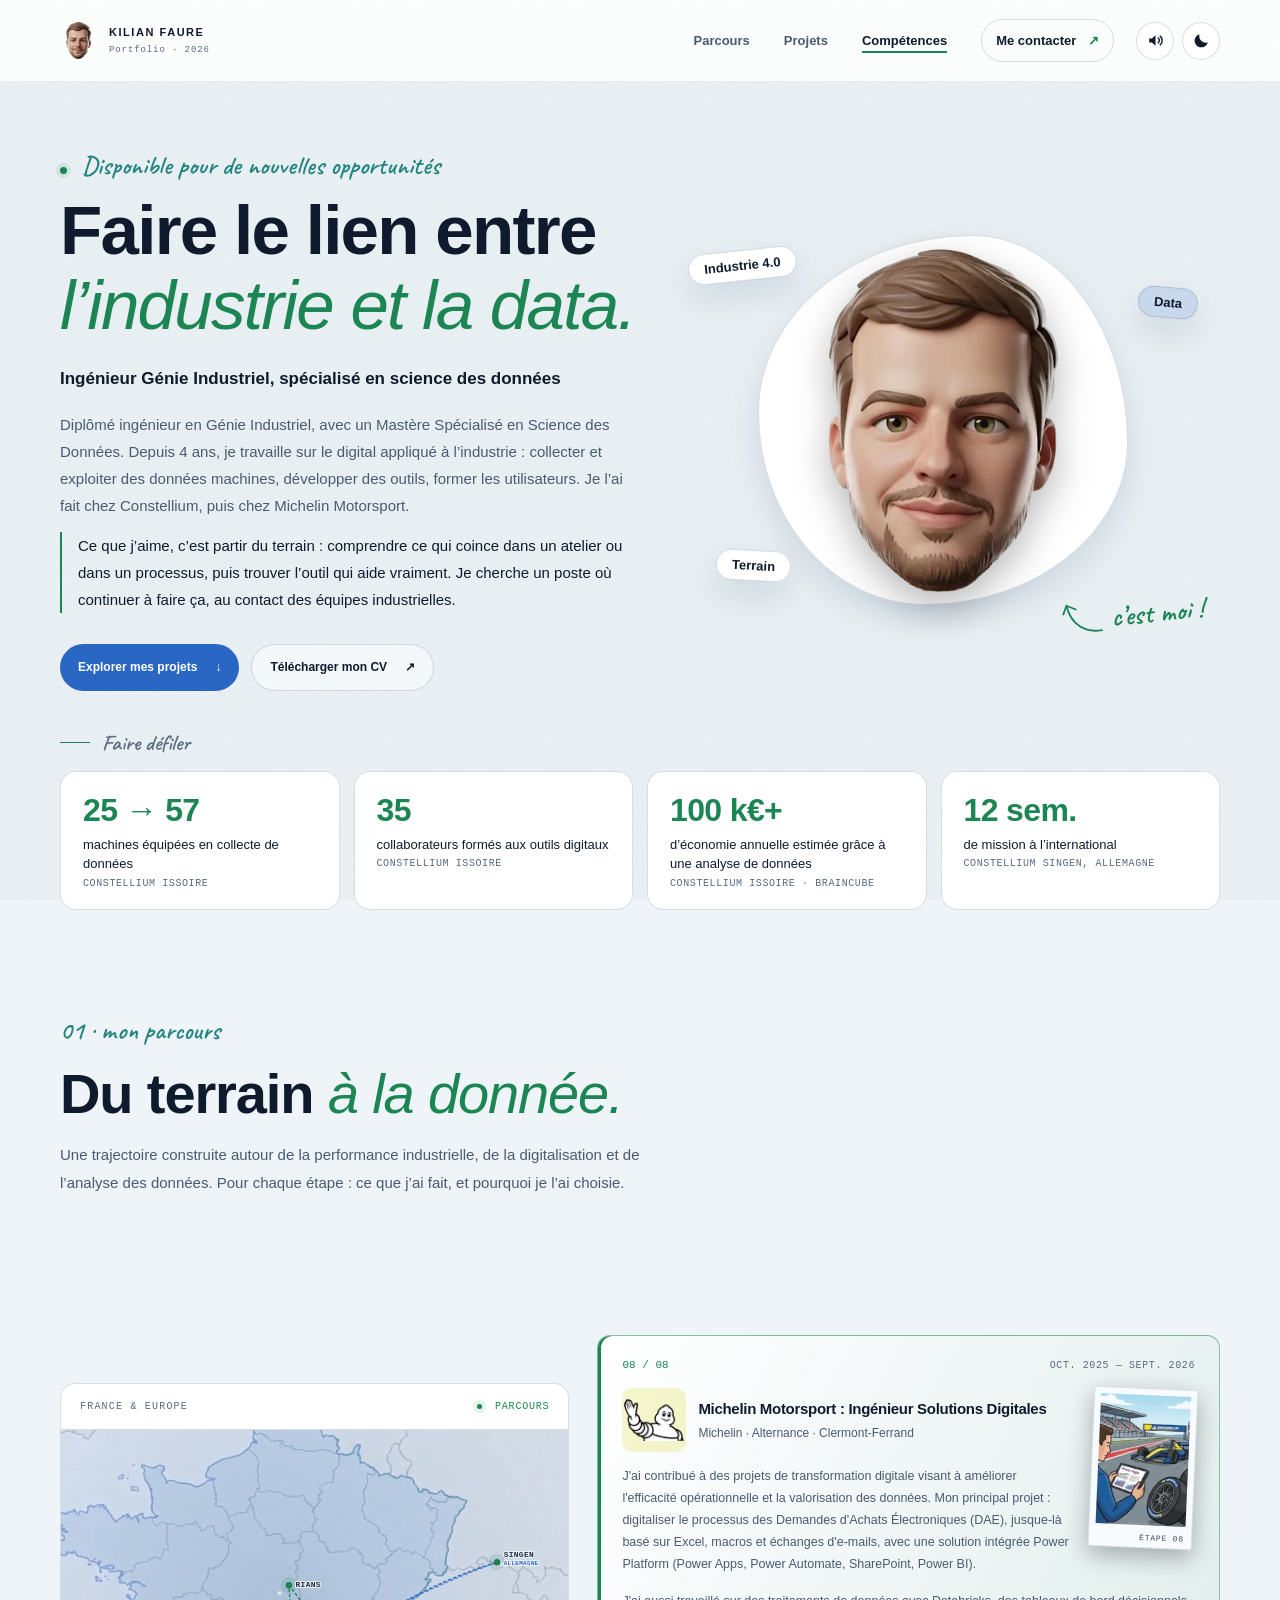
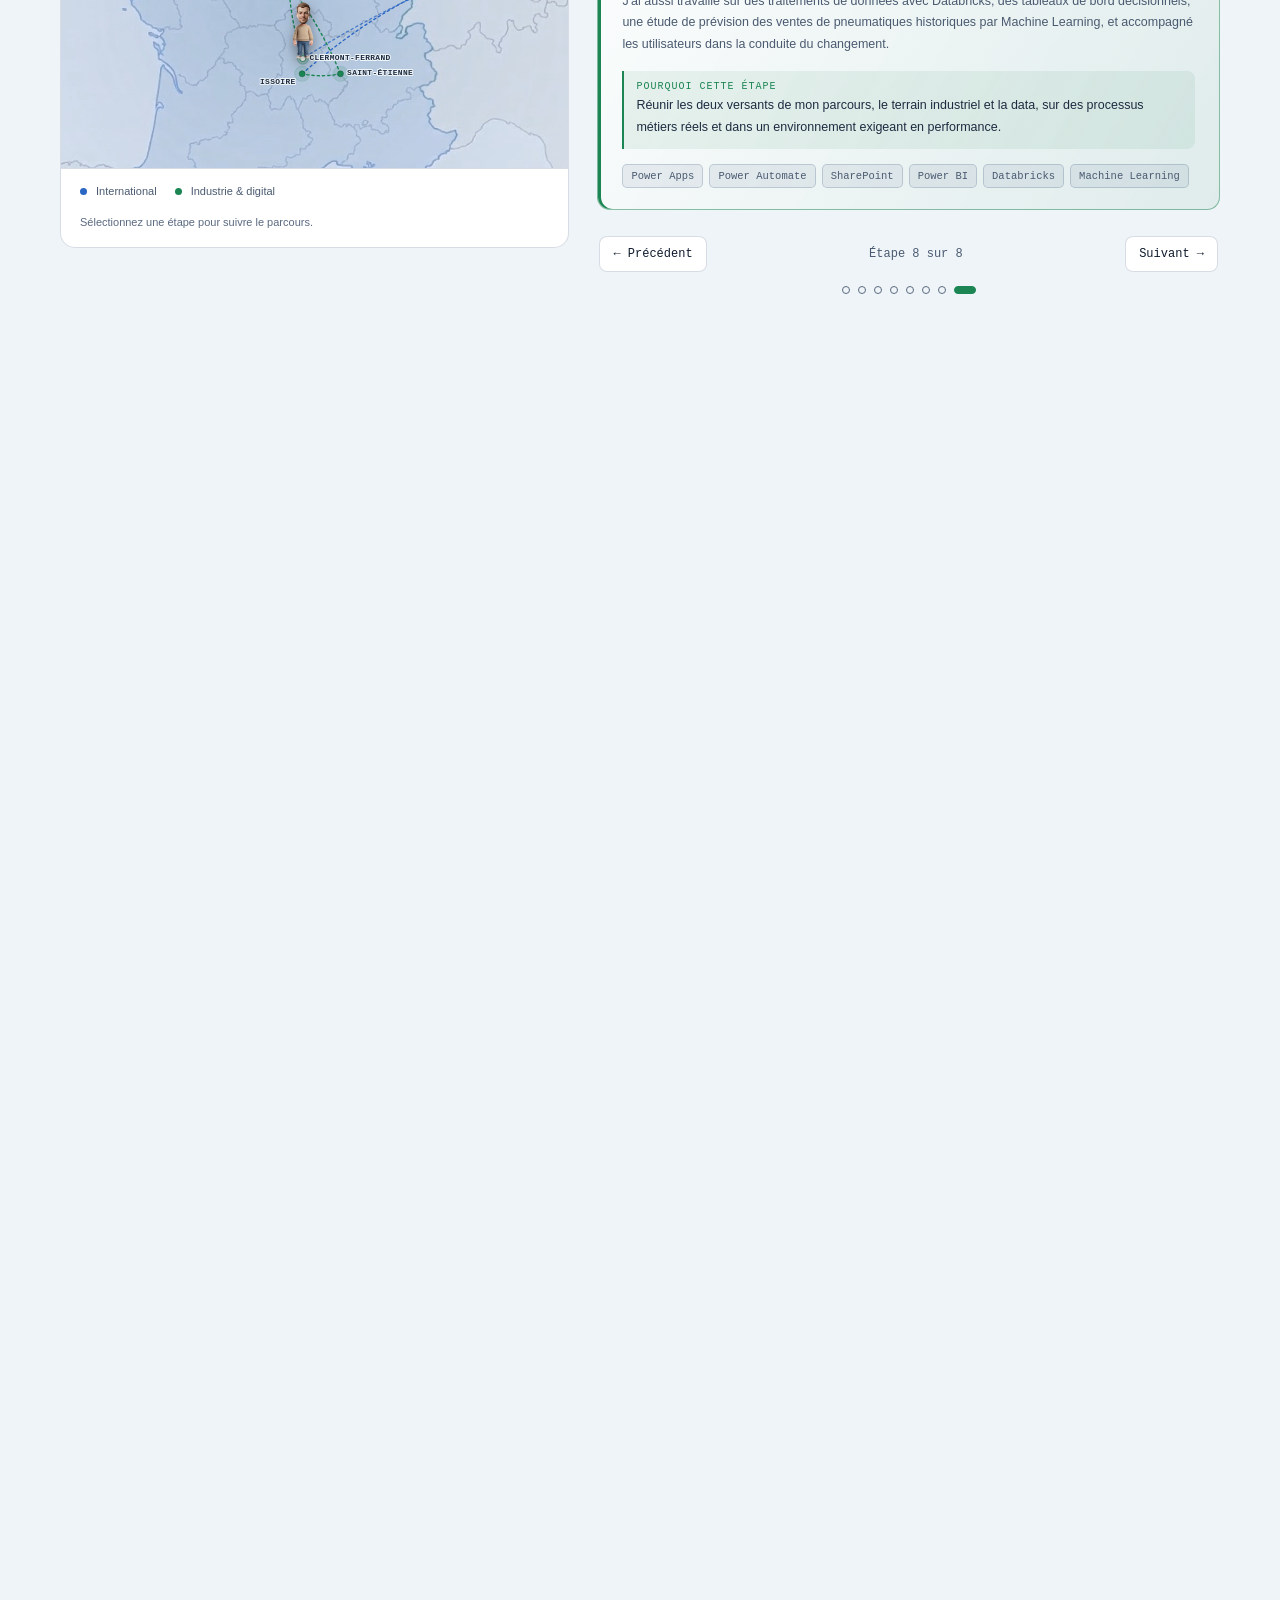
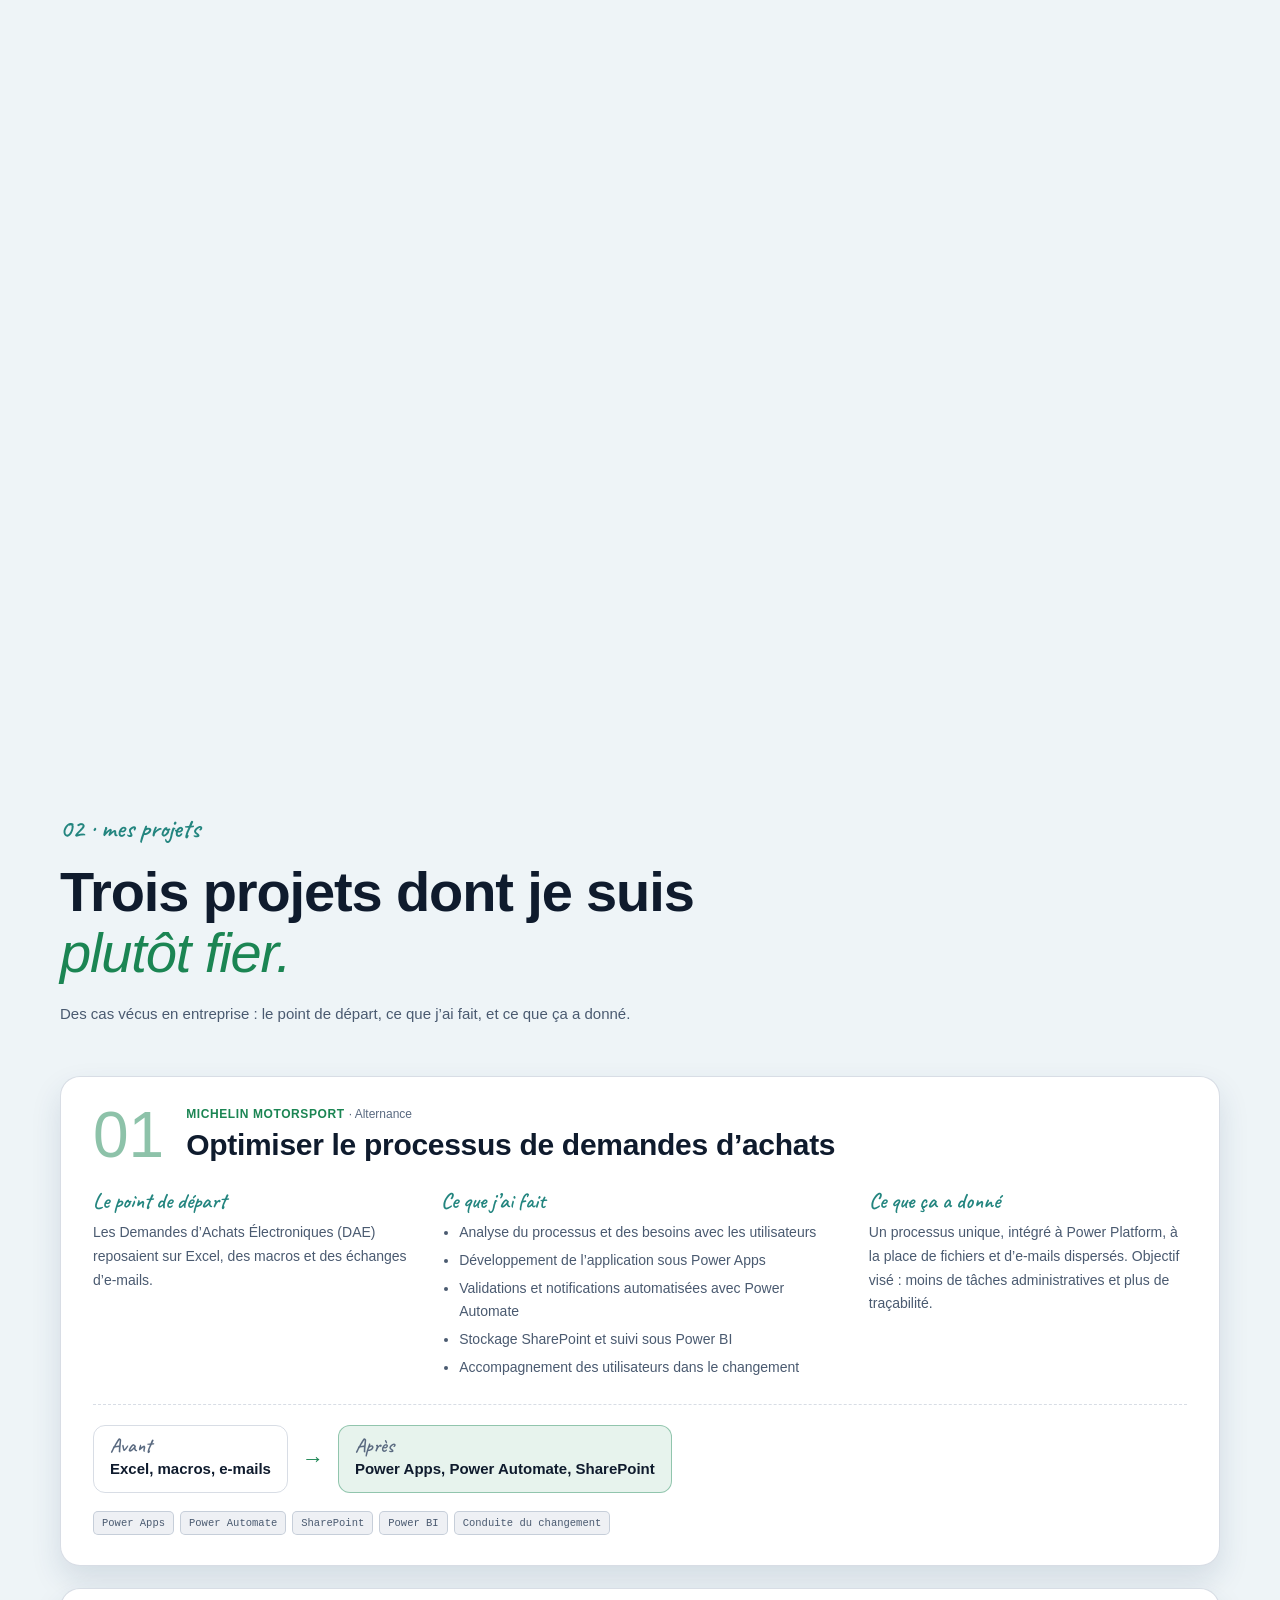
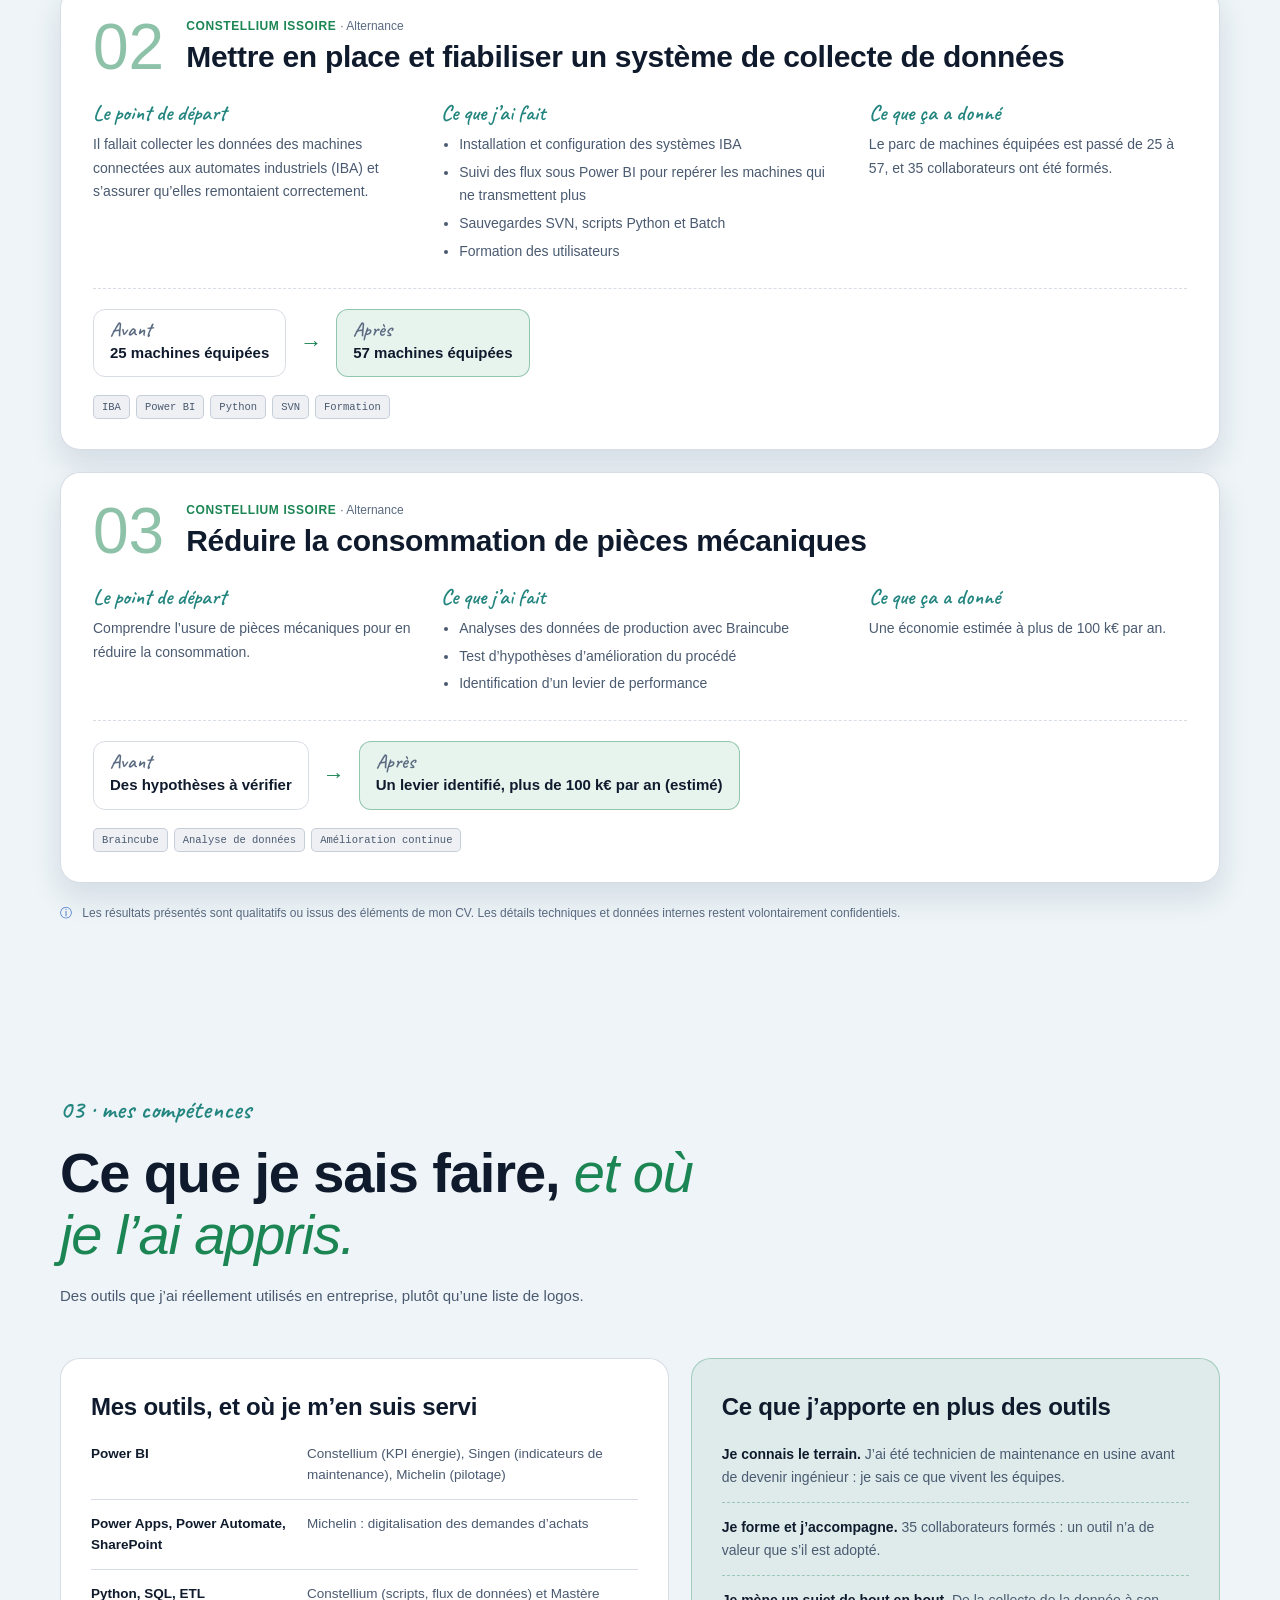
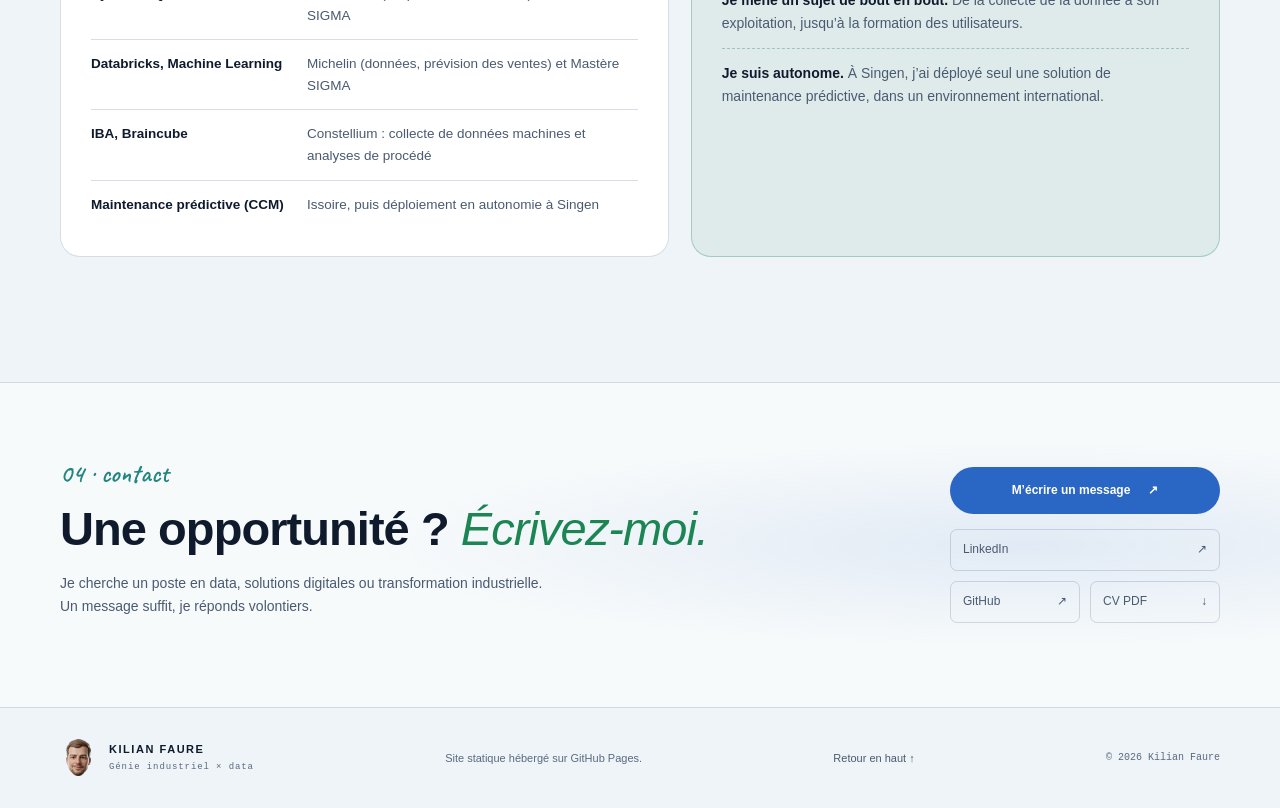
==== commit ef65264b: "modification police et clair a l'ouverture du site, ajout d'un script pour forcer le theme clair par" ====
--- a/index.html
+++ b/index.html
@@ -5,7 +5,7 @@
   <meta name="viewport" content="width=device-width, initial-scale=1">
   <meta name="theme-color" content="#0B1220">
   <meta name="color-scheme" content="dark light">
-  <script>try{var t=localStorage.getItem("kf-theme");document.documentElement.dataset.theme=(t==="light"||t==="dark")?t:"dark"}catch(e){document.documentElement.dataset.theme="dark"}</script>
+  <script>try{var t=localStorage.getItem("kf-theme");document.documentElement.dataset.theme=(t==="light"||t==="dark")?t:"light"}catch(e){document.documentElement.dataset.theme="dark"}</script>
   <meta name="description" content="Portfolio de Kilian Faure, ingénieur en génie industriel et diplômé d’un Mastère Spécialisé en science des données. Projets data, BI et transformation digitale industrielle.">
   <meta name="author" content="Kilian Faure">
   <link rel="canonical" href="https://kilianfaure.github.io/">
--- a/css/style.css
+++ b/css/style.css
@@ -1,6 +1,11 @@
 /* Kilian Faure portfolio — base styles */
-:root { --font: "Manrope", system-ui, sans-serif; --display: "Fraunces", Georgia, "Times New Roman", serif; --hand: "Caveat", "Segoe Print", cursive; --mono: "DM Mono", monospace; --shell: 1160px; }
-/* Palette : vert #59C289, bleu #3276DB, turquoise #74CDC8 */
+:root { 
+  --font: "Inter", sans-serif; 
+  --display: "Space Grotesk", sans-serif; 
+  --hand: "Caveat", cursive; 
+  --mono: "Inter", monospace; 
+  --shell: 1160px; 
+}/* Palette : vert #59C289, bleu #3276DB, turquoise #74CDC8 */
 :root, :root[data-theme="dark"] {
   color-scheme: dark;
   --bg: #0B1220; --bg-soft: #0e1829; --card: #141F32; --card-light: #192943; --surface-a: #101d30; --surface-b: #0c1728;
@@ -418,7 +423,6 @@
 h2 { font-weight: 600; letter-spacing: -.02em; }
 .section-heading h2 { font-size: clamp(34px, 4.4vw, 56px); line-height: 1.1; }
 .gradient-text { background: none; -webkit-background-clip: border-box; background-clip: border-box; -webkit-text-fill-color: currentColor; color: var(--green); font-style: italic; font-weight: 500; }
-h1 .gradient-text { text-decoration: underline wavy; text-decoration-color: rgba(var(--accent-rgb), .55); text-decoration-thickness: 2px; text-underline-offset: .14em; text-decoration-skip-ink: none; }
 .eyebrow { font: 600 26px/1.2 var(--hand); letter-spacing: 0; text-transform: none; color: var(--green); margin: 0 0 12px; }
 .hero-profile-title { font: 700 17px/1.5 var(--font); letter-spacing: 0; color: var(--text); text-transform: none; }
 .hero-intro-block .hero-intro { font-size: 15px; }
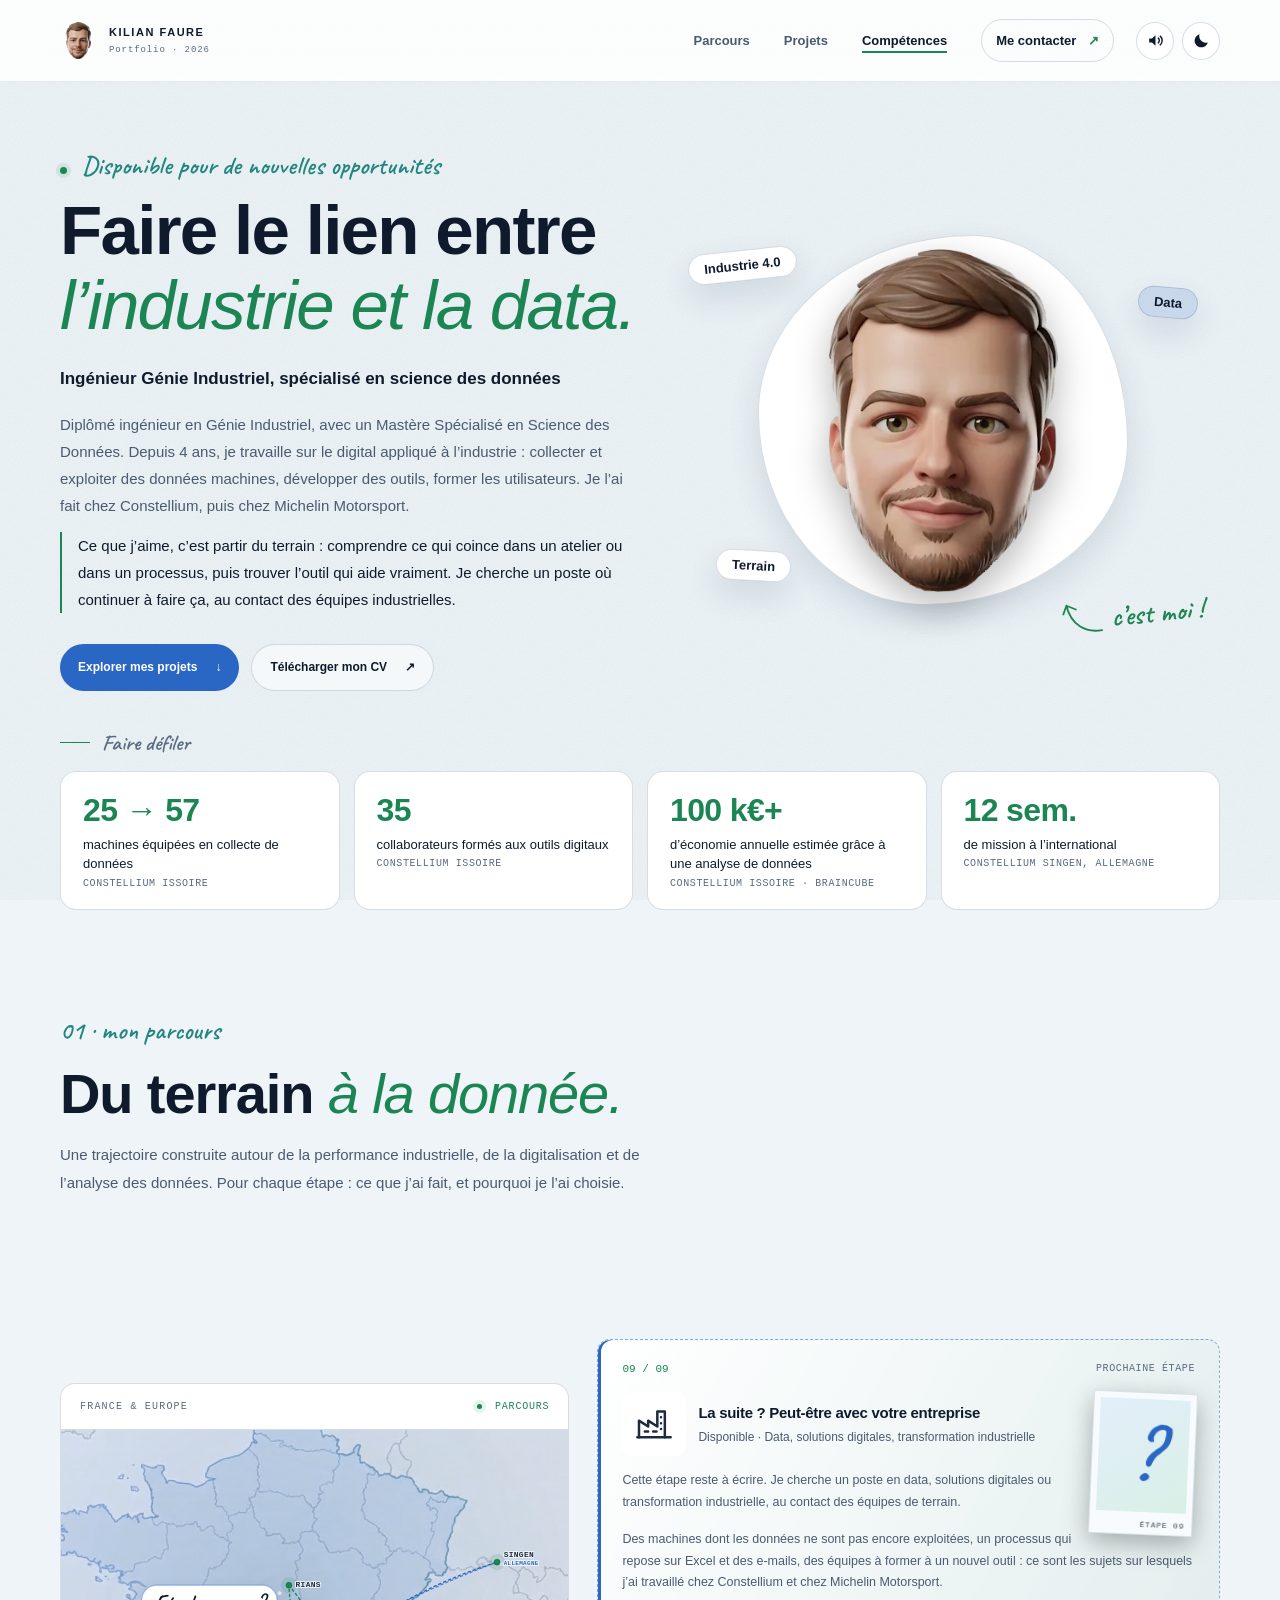
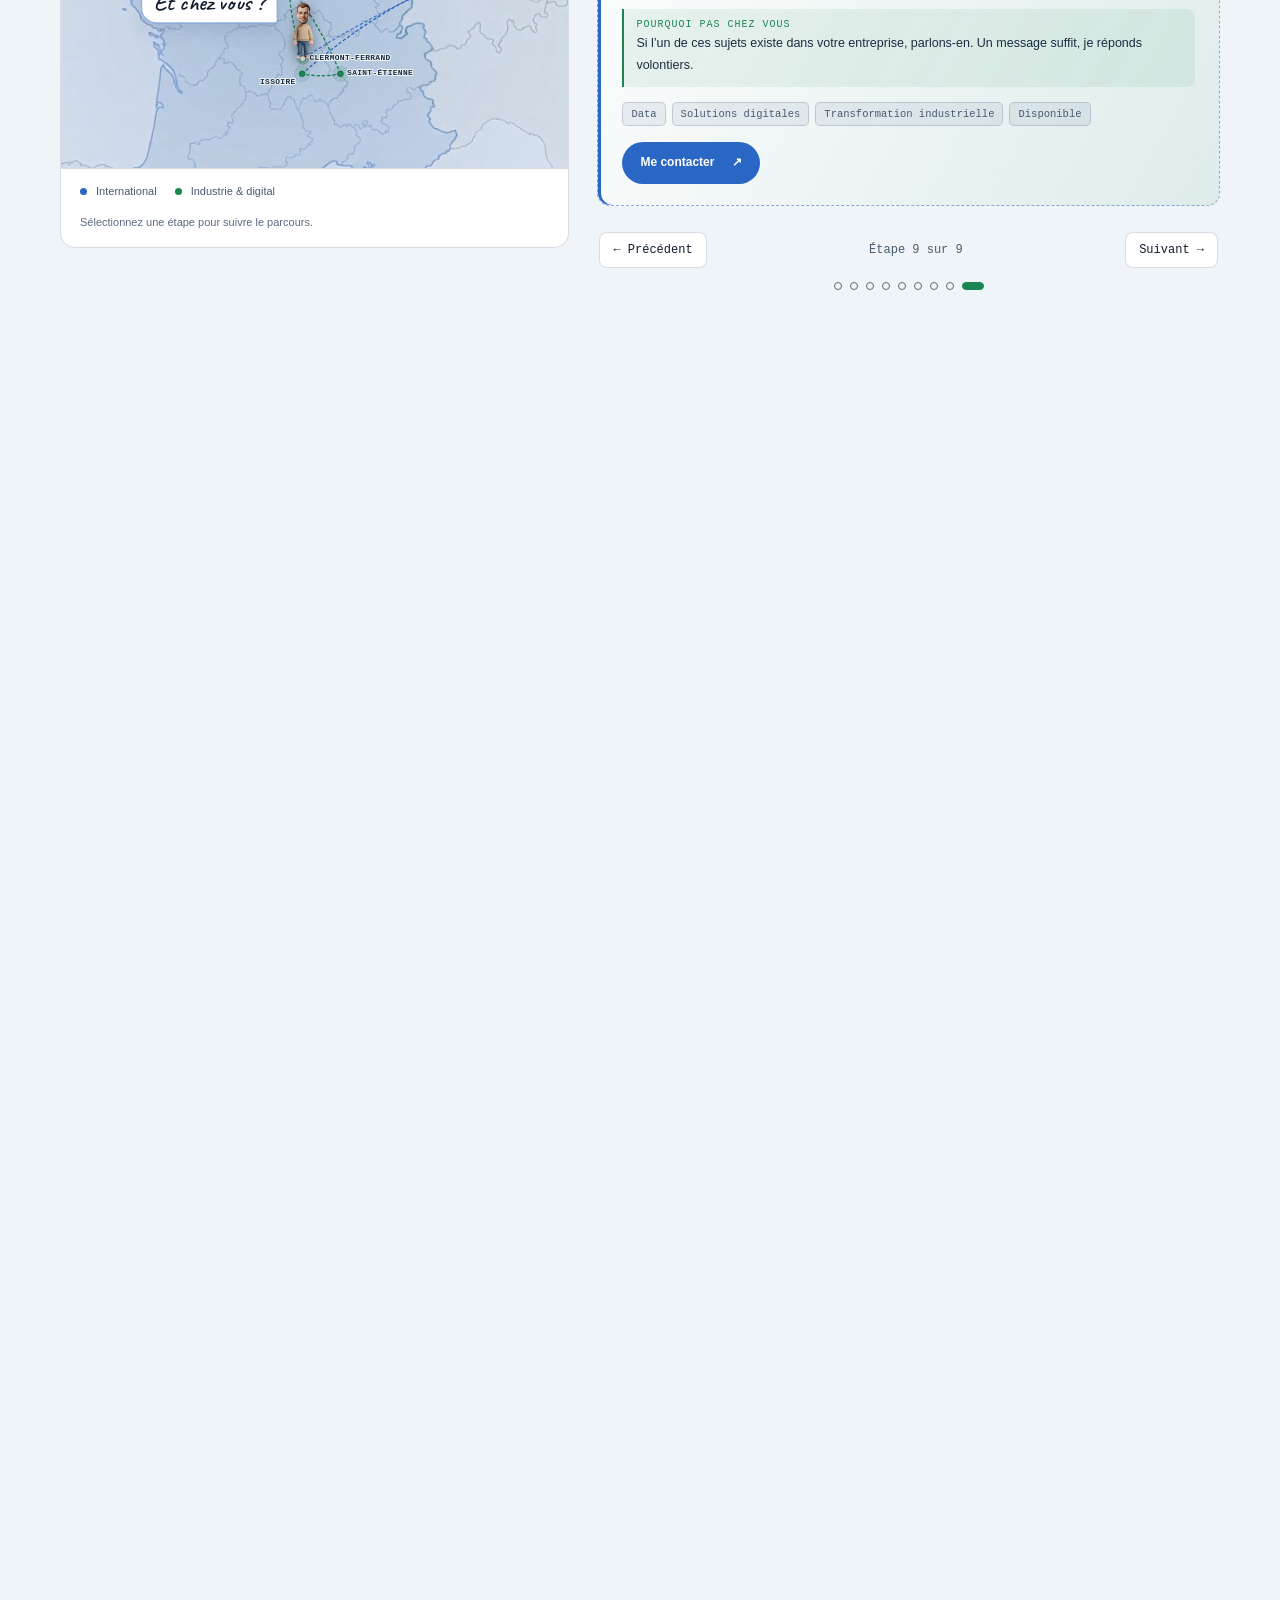
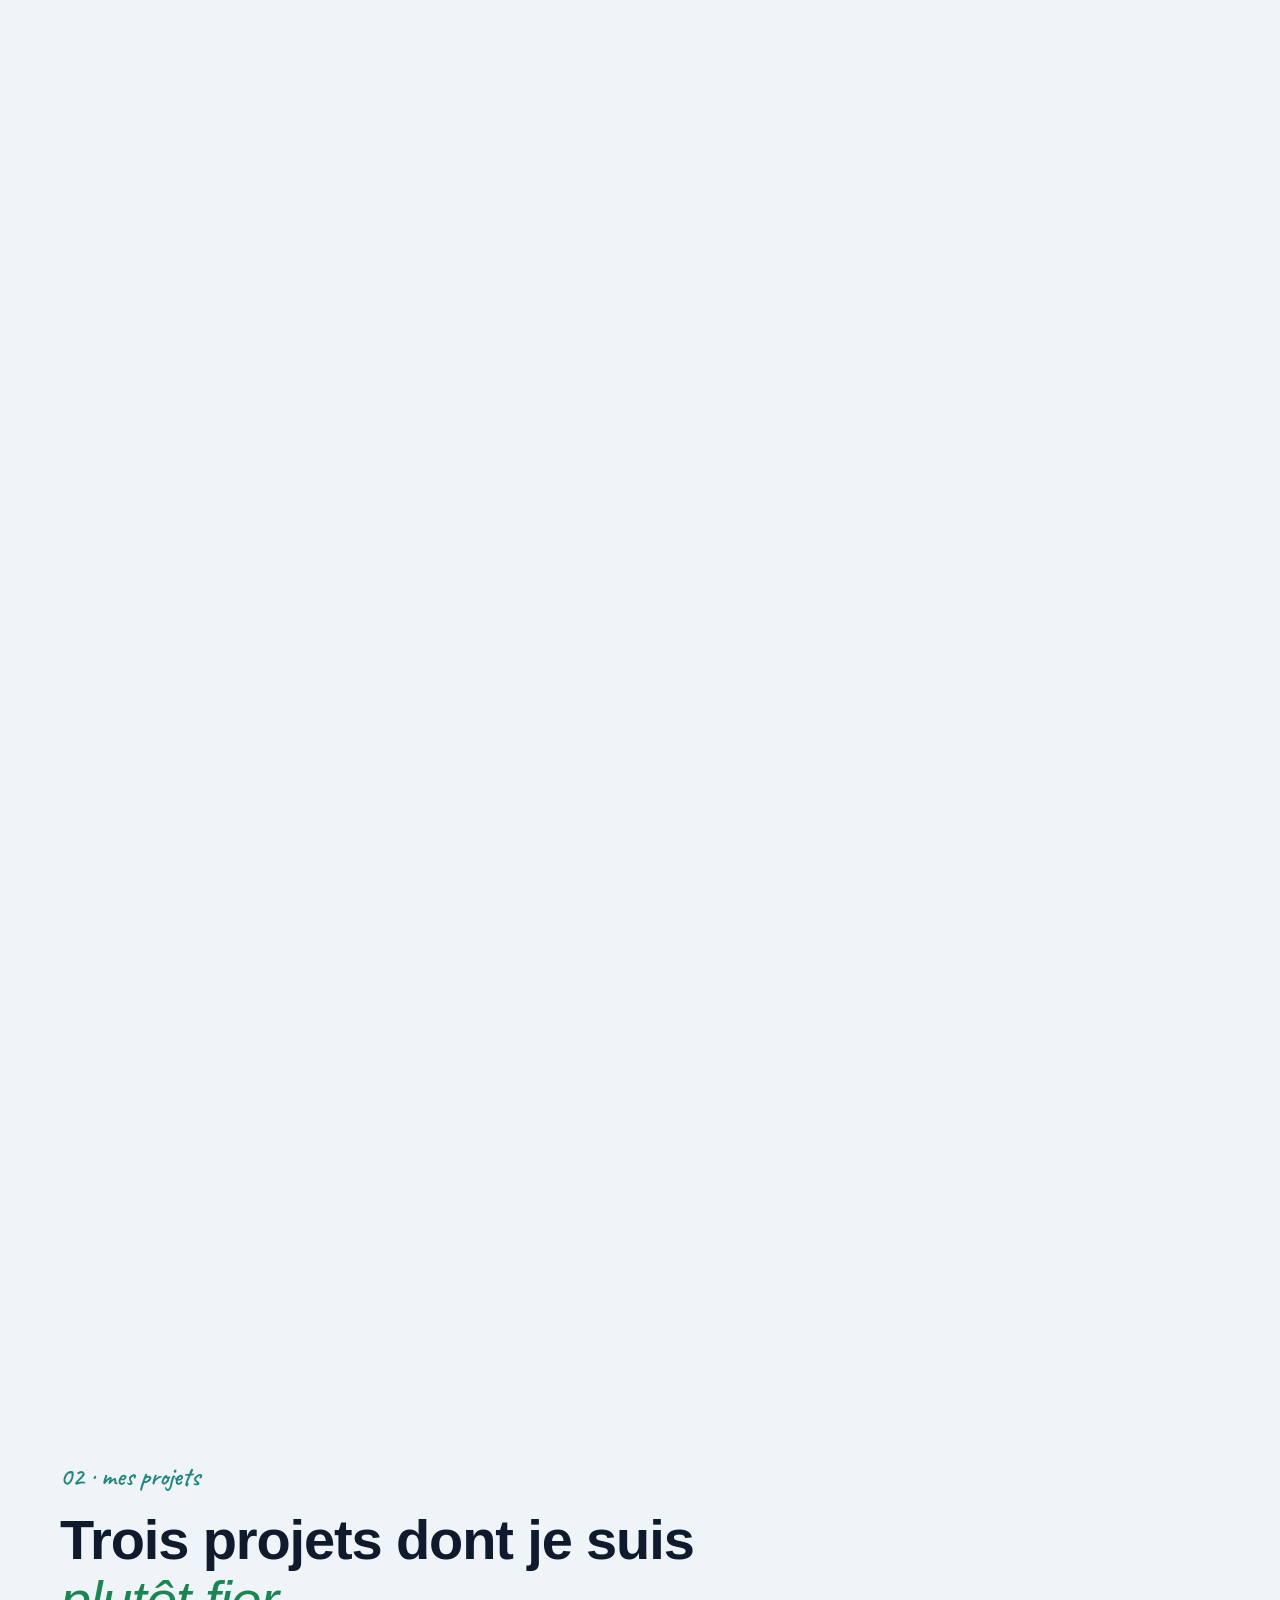
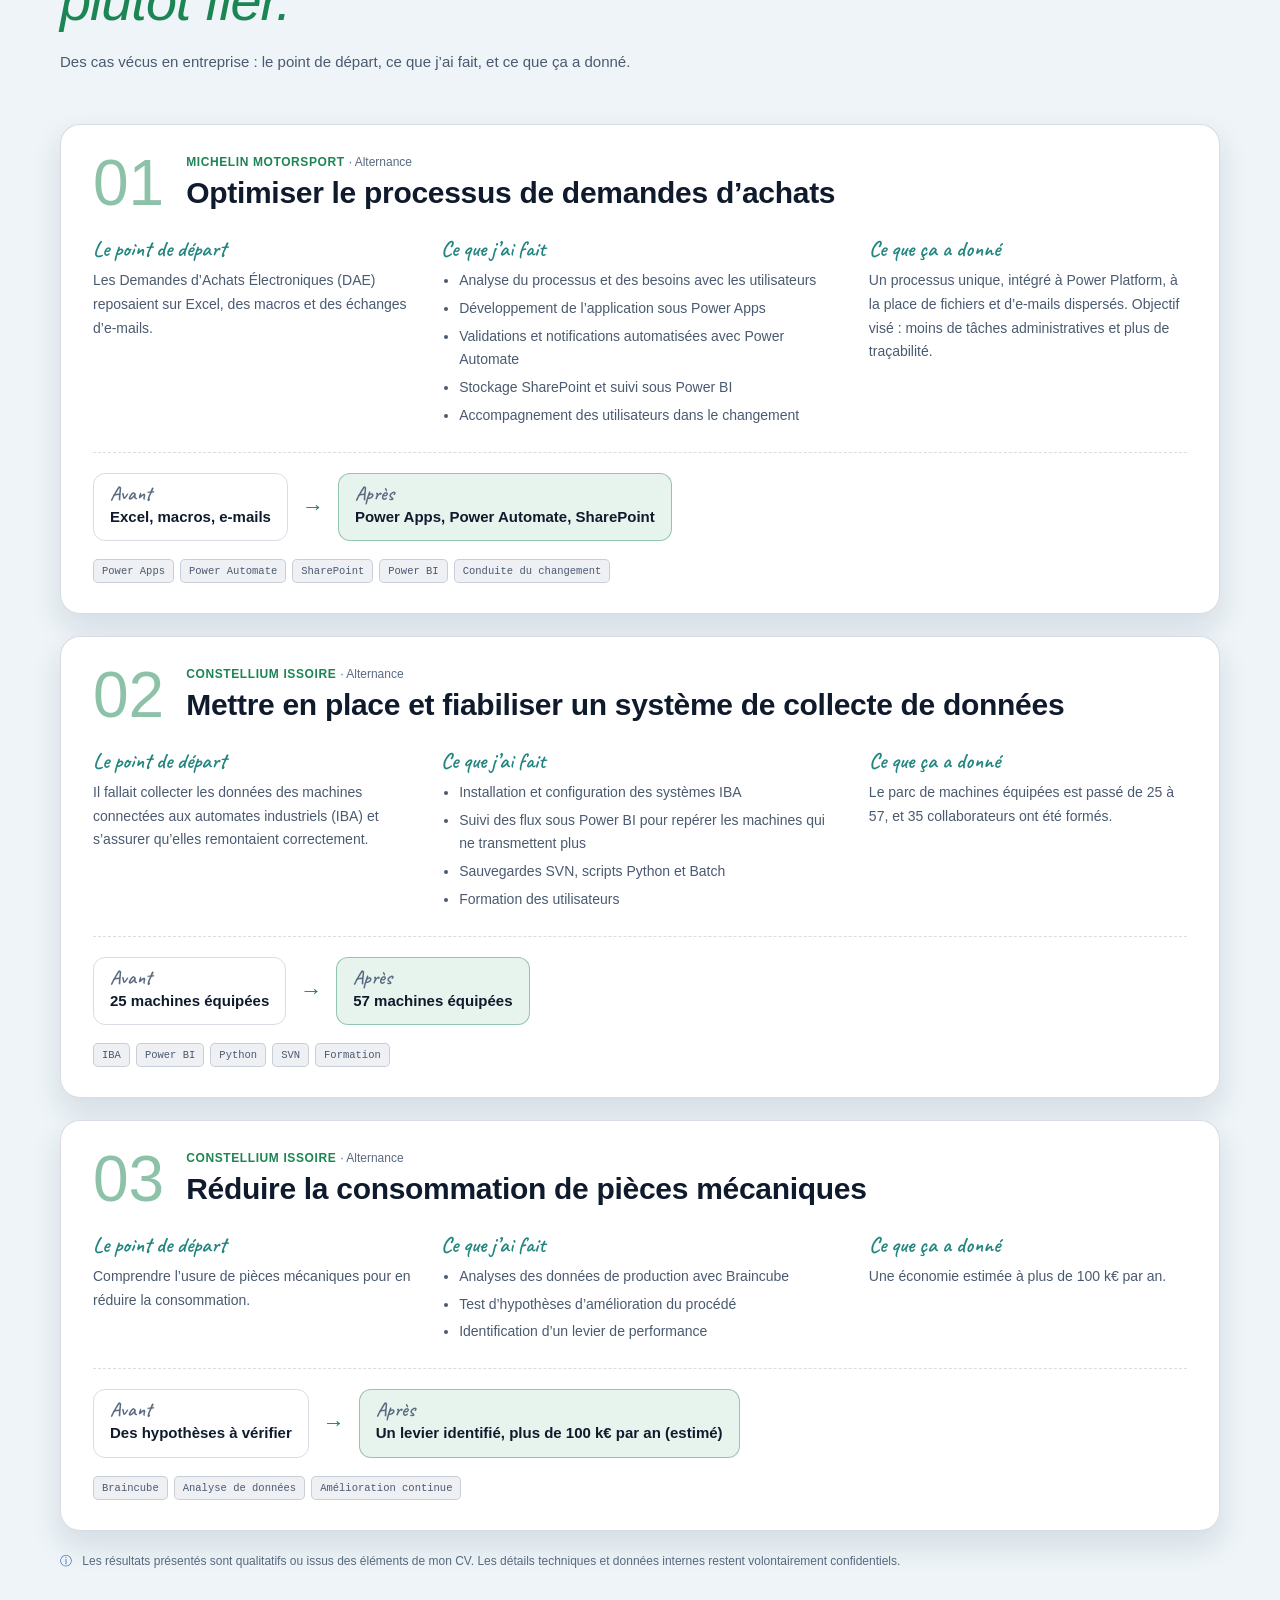
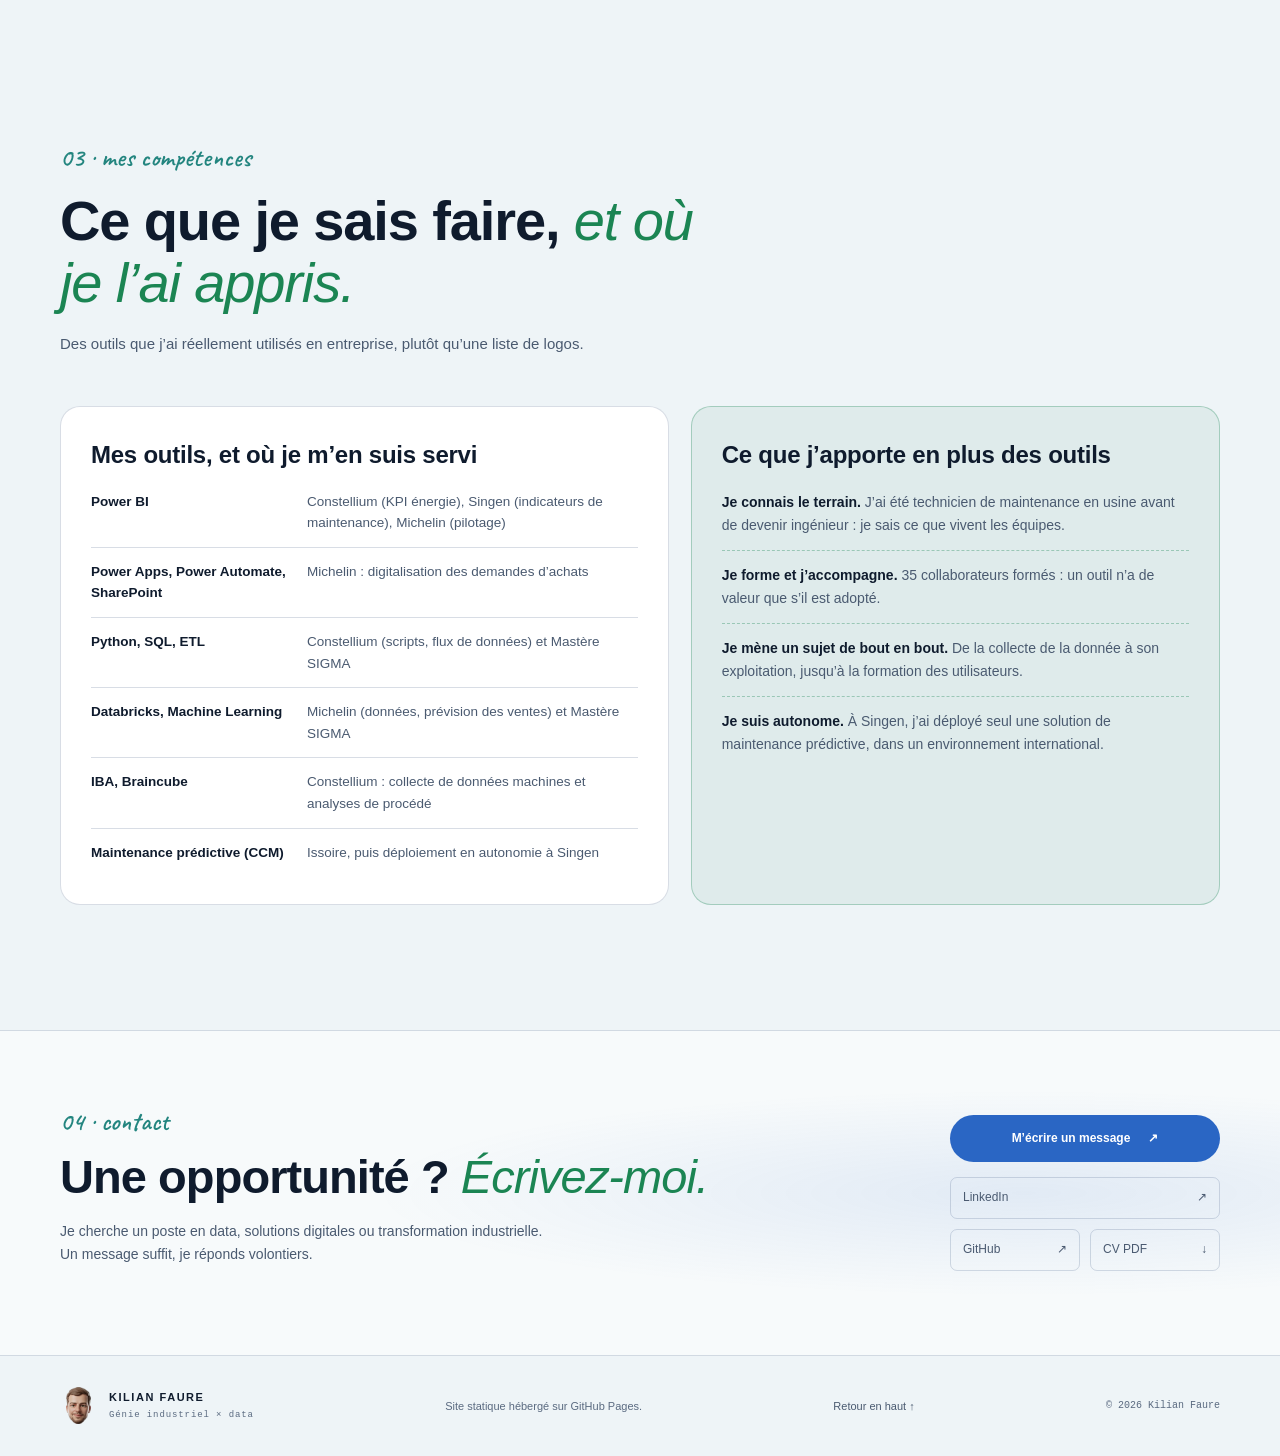
==== commit 78ad6c96: "theme clair par default" ====
--- a/index.html
+++ b/index.html
@@ -1,11 +1,11 @@
 <!doctype html>
-<html lang="fr">
+<html lang="fr" data-theme="light">
 <head>
   <meta charset="utf-8">
   <meta name="viewport" content="width=device-width, initial-scale=1">
-  <meta name="theme-color" content="#0B1220">
-  <meta name="color-scheme" content="dark light">
-  <script>try{var t=localStorage.getItem("kf-theme");document.documentElement.dataset.theme=(t==="light"||t==="dark")?t:"light"}catch(e){document.documentElement.dataset.theme="dark"}</script>
+  <meta name="theme-color" content="#eef4f7">
+  <meta name="color-scheme" content="light dark">
+  <script>/* Thème clair par défaut ; le sombre ne s'applique que si la personne l'a choisi avec le bouton. */try{if(localStorage.getItem("kf-theme")==="dark")document.documentElement.dataset.theme="dark"}catch(e){}</script>
   <meta name="description" content="Portfolio de Kilian Faure, ingénieur en génie industriel et diplômé d’un Mastère Spécialisé en science des données. Projets data, BI et transformation digitale industrielle.">
   <meta name="author" content="Kilian Faure">
   <link rel="canonical" href="https://kilianfaure.github.io/">
@@ -49,7 +49,7 @@
     </nav>
     <div class="header-tools">
       <button class="tool-btn" id="sound-toggle" type="button" aria-pressed="true" aria-label="Couper le son"><svg viewBox="0 0 24 24" aria-hidden="true"><path d="M4 9.5v5h3.5L12 18.5v-13L7.5 9.5z" fill="currentColor"/><path class="waves" d="M15.5 9a4 4 0 0 1 0 6M18 6.5a7.5 7.5 0 0 1 0 11" fill="none" stroke="currentColor" stroke-width="1.8" stroke-linecap="round"/><path class="slash" d="M4 4l16 16" stroke="currentColor" stroke-width="2" stroke-linecap="round"/></svg></button>
-      <button class="tool-btn" id="theme-toggle" type="button" aria-label="Passer en mode clair"><svg class="icon-sun" viewBox="0 0 24 24" aria-hidden="true"><circle cx="12" cy="12" r="4.2" fill="currentColor"/><path d="M12 2.5v3M12 18.5v3M2.5 12h3M18.5 12h3M5.3 5.3l2.1 2.1M16.6 16.6l2.1 2.1M18.7 5.3l-2.1 2.1M7.4 16.6l-2.1 2.1" stroke="currentColor" stroke-width="1.8" stroke-linecap="round"/></svg><svg class="icon-moon" viewBox="0 0 24 24" aria-hidden="true"><path d="M20 14.5A8.5 8.5 0 0 1 9.5 4a8.5 8.5 0 1 0 10.5 10.5z" fill="currentColor"/></svg></button>
+      <button class="tool-btn" id="theme-toggle" type="button" aria-label="Passer en mode sombre"><svg class="icon-sun" viewBox="0 0 24 24" aria-hidden="true"><circle cx="12" cy="12" r="4.2" fill="currentColor"/><path d="M12 2.5v3M12 18.5v3M2.5 12h3M18.5 12h3M5.3 5.3l2.1 2.1M16.6 16.6l2.1 2.1M18.7 5.3l-2.1 2.1M7.4 16.6l-2.1 2.1" stroke="currentColor" stroke-width="1.8" stroke-linecap="round"/></svg><svg class="icon-moon" viewBox="0 0 24 24" aria-hidden="true"><path d="M20 14.5A8.5 8.5 0 0 1 9.5 4a8.5 8.5 0 1 0 10.5 10.5z" fill="currentColor"/></svg></button>
     </div>
   </header>
 
@@ -105,7 +105,7 @@
               <g class="map-marker" data-place="issoire" transform="translate(730 738)"><circle r="23" class="marker-halo"/><circle r="9" class="marker-core"/><text x="-20" y="32" text-anchor="end">ISSOIRE</text></g>
               <g class="map-marker" data-place="singen" transform="translate(1320 400)"><circle r="23" class="marker-halo"/><circle r="9" class="marker-core"/><text x="20" y="-15">SINGEN</text><text x="20" y="10" class="map-country">ALLEMAGNE</text></g>
             </svg>
-            <div class="avatar-placeholder" aria-hidden="true"><img class="avatar-image" src="assets/avatar/corps-avatar.webp" alt="" width="78" height="139" hidden><img class="avatar-fallback" src="assets/avatar/tete-avatar-kilian.webp" alt="" width="78" height="117"></div>
+            <div class="avatar-placeholder" aria-hidden="true"><span class="avatar-bubble">Et chez vous ?</span><img class="avatar-image" src="assets/avatar/corps-avatar.webp" alt="" width="78" height="139" hidden><img class="avatar-fallback" src="assets/avatar/tete-avatar-kilian.webp" alt="" width="78" height="117"></div>
           </div>
           <div class="map-legend"><span><i class="legend-blue"></i> International</span><span><i class="legend-green"></i> Industrie & digital</span></div>
           <p class="map-hint">Sélectionnez une étape pour suivre le parcours.</p>
@@ -114,7 +114,7 @@
         <div class="journey-detail">
           <div class="timeline" aria-label="Étape sélectionnée du parcours professionnel">
             <article class="timeline-card reveal is-active" data-step="origines" data-place="clermont" aria-hidden="false">
-              <div class="timeline-top"><span class="timeline-index">01 / 08</span><span class="timeline-date">2002 — 2020</span></div>
+              <div class="timeline-top"><span class="timeline-index">01 / 09</span><span class="timeline-date">2002 — 2020</span></div>
               <figure class="timeline-stamp" aria-label="Illustration de l’étape 1">
                 <img src="assets/images/parcours/etape-01.webp" alt="Illustration : Une enfance au cœur des volcans d'Auvergne" width="104" height="130" decoding="async" onerror="this.classList.add('is-missing')">
                 <figcaption>ÉTAPE 01</figcaption>
@@ -125,7 +125,7 @@
               <div class="tag-list"><span>Auvergne</span><span>Sciences</span><span>Sciences de l'Ingénieur</span></div>
             </article>
             <article class="timeline-card" data-step="dut" data-place="clermont" aria-hidden="true" hidden>
-              <div class="timeline-top"><span class="timeline-index">02 / 08</span><span class="timeline-date">2020 — 2022</span></div>
+              <div class="timeline-top"><span class="timeline-index">02 / 09</span><span class="timeline-date">2020 — 2022</span></div>
               <figure class="timeline-stamp" aria-label="Illustration de l’étape 2">
                 <img src="assets/images/parcours/etape-02.webp" alt="Illustration : DUT Génie Industriel et Maintenance" width="104" height="130" decoding="async" onerror="this.classList.add('is-missing')">
                 <figcaption>ÉTAPE 02</figcaption>
@@ -136,7 +136,7 @@
               <div class="tag-list"><span>Électricité</span><span>Mécanique</span><span>Automatisme</span><span>Robotique</span><span>Maintenance</span></div>
             </article>
             <article class="timeline-card" data-step="rians" data-place="rians" aria-hidden="true" hidden>
-              <div class="timeline-top"><span class="timeline-index">03 / 08</span><span class="timeline-date">SEPT. 2021 — AOÛT 2022</span></div>
+              <div class="timeline-top"><span class="timeline-index">03 / 09</span><span class="timeline-date">SEPT. 2021 — AOÛT 2022</span></div>
               <figure class="timeline-stamp" aria-label="Illustration de l’étape 3">
                 <img src="assets/images/parcours/etape-03.webp" alt="Illustration : Triballat : ma première expérience industrielle" width="104" height="130" decoding="async" onerror="this.classList.add('is-missing')">
                 <figcaption>ÉTAPE 03</figcaption>
@@ -147,7 +147,7 @@
               <div class="tag-list"><span>Maintenance préventive</span><span>Maintenance corrective</span><span>Diagnostic de panne</span><span>Soudure MIG</span><span>Agroalimentaire</span></div>
             </article>
             <article class="timeline-card" data-step="ingenieur" data-place="saint-etienne" aria-hidden="true" hidden>
-              <div class="timeline-top"><span class="timeline-index">04 / 08</span><span class="timeline-date">2022 — 2025</span></div>
+              <div class="timeline-top"><span class="timeline-index">04 / 09</span><span class="timeline-date">2022 — 2025</span></div>
               <figure class="timeline-stamp" aria-label="Illustration de l’étape 4">
                 <img src="assets/images/parcours/etape-04.webp" alt="Illustration : Diplôme d'Ingénieur en Génie Industriel" width="104" height="130" decoding="async" onerror="this.classList.add('is-missing')">
                 <figcaption>ÉTAPE 04</figcaption>
@@ -158,7 +158,7 @@
               <div class="tag-list"><span>Génie industriel</span><span>Lean Manufacturing</span><span>Supply Chain</span><span>Gestion de projet</span></div>
             </article>
             <article class="timeline-card" data-step="issoire" data-place="issoire" aria-hidden="true" hidden>
-              <div class="timeline-top"><span class="timeline-index">05 / 08</span><span class="timeline-date">SEPT. 2022 — SEPT. 2025</span></div>
+              <div class="timeline-top"><span class="timeline-index">05 / 09</span><span class="timeline-date">SEPT. 2022 — SEPT. 2025</span></div>
               <figure class="timeline-stamp" aria-label="Illustration de l’étape 5">
                 <img src="assets/images/parcours/etape-05.webp" alt="Illustration : Ingénieur Transformation Digitale Industrielle" width="104" height="130" decoding="async" onerror="this.classList.add('is-missing')">
                 <figcaption>ÉTAPE 05</figcaption>
@@ -169,7 +169,7 @@
               <div class="tag-list"><span>IBA</span><span>Power BI</span><span>Braincube</span><span>Maintenance prédictive</span><span>ETL</span><span>Formation</span></div>
             </article>
             <article class="timeline-card" data-step="singen" data-place="singen" aria-hidden="true" hidden>
-              <div class="timeline-top"><span class="timeline-index">06 / 08</span><span class="timeline-date">JUIN — AOÛT 2025</span></div>
+              <div class="timeline-top"><span class="timeline-index">06 / 09</span><span class="timeline-date">JUIN — AOÛT 2025</span></div>
               <figure class="timeline-stamp" aria-label="Illustration de l’étape 6">
                 <img src="assets/images/parcours/etape-06.webp" alt="Illustration : Data Analyste, stage international en Allemagne" width="104" height="130" decoding="async" onerror="this.classList.add('is-missing')">
                 <figcaption>ÉTAPE 06</figcaption>
@@ -180,7 +180,7 @@
               <div class="tag-list"><span>Power BI</span><span>MTBF / MTTR</span><span>Maintenance prédictive (CCM)</span><span>International</span></div>
             </article>
             <article class="timeline-card" data-step="sigma" data-place="clermont" aria-hidden="true" hidden>
-              <div class="timeline-top"><span class="timeline-index">07 / 08</span><span class="timeline-date">2025 — 2026</span></div>
+              <div class="timeline-top"><span class="timeline-index">07 / 09</span><span class="timeline-date">2025 — 2026</span></div>
               <figure class="timeline-stamp" aria-label="Illustration de l’étape 7">
                 <img src="assets/images/parcours/etape-07.webp" alt="Illustration : Mastère Spécialisé Expert en Science des Données" width="104" height="130" decoding="async" onerror="this.classList.add('is-missing')">
                 <figcaption>ÉTAPE 07</figcaption>
@@ -191,7 +191,7 @@
               <div class="tag-list"><span>Statistiques</span><span>Machine Learning</span><span>Deep Learning</span><span>Python</span><span>PostgreSQL</span><span>Data Engineering</span></div>
             </article>
             <article class="timeline-card" data-step="michelin" data-place="clermont" aria-hidden="true" hidden>
-              <div class="timeline-top"><span class="timeline-index">08 / 08</span><span class="timeline-date">OCT. 2025 — SEPT. 2026</span></div>
+              <div class="timeline-top"><span class="timeline-index">08 / 09</span><span class="timeline-date">OCT. 2025 — SEPT. 2026</span></div>
               <figure class="timeline-stamp" aria-label="Illustration de l’étape 8">
                 <img src="assets/images/parcours/etape-08.webp" alt="Illustration : Michelin Motorsport : Ingénieur Solutions Digitales" width="104" height="130" decoding="async" onerror="this.classList.add('is-missing')">
                 <figcaption>ÉTAPE 08</figcaption>
@@ -200,6 +200,18 @@
               <p>J'ai contribué à des projets de transformation digitale visant à améliorer l'efficacité opérationnelle et la valorisation des données. Mon principal projet : digitaliser le processus des Demandes d'Achats Électroniques (DAE), jusque-là basé sur Excel, macros et échanges d'e-mails, avec une solution intégrée Power Platform (Power Apps, Power Automate, SharePoint, Power BI).</p><p>J'ai aussi travaillé sur des traitements de données avec Databricks, des tableaux de bord décisionnels, une étude de prévision des ventes de pneumatiques historiques par Machine Learning, et accompagné les utilisateurs dans la conduite du changement.</p>
               <p class="timeline-why"><b>Pourquoi cette étape</b>Réunir les deux versants de mon parcours, le terrain industriel et la data, sur des processus métiers réels et dans un environnement exigeant en performance.</p>
               <div class="tag-list"><span>Power Apps</span><span>Power Automate</span><span>SharePoint</span><span>Power BI</span><span>Databricks</span><span>Machine Learning</span></div>
+            </article>
+            <article class="timeline-card timeline-card-next" data-step="suite" data-place="clermont" aria-hidden="true" hidden>
+              <div class="timeline-top"><span class="timeline-index">09 / 09</span><span class="timeline-date">PROCHAINE ÉTAPE</span></div>
+              <figure class="timeline-stamp timeline-stamp-next" aria-hidden="true">
+                <span class="stamp-mark">?</span>
+                <figcaption>ÉTAPE 09</figcaption>
+              </figure>
+              <div class="timeline-company"><span class="company-symbol company-logo next-symbol" aria-hidden="true"><svg viewBox="0 0 24 24" fill="none" stroke="currentColor" stroke-width="1.5" stroke-linecap="round" stroke-linejoin="round"><path d="M3 20V10l5.5 3.5V10l5.5 3.5V4.5h4.5V20"/><path d="M2 20h20M6.5 16.5h2M11.5 16.5h2M16.2 8h.01M16.2 11.5h.01M16.2 15h.01"/></svg></span><div><h3>La suite ? Peut-être avec votre entreprise</h3><p>Disponible · Data, solutions digitales, transformation industrielle</p></div></div>
+              <p>Cette étape reste à écrire. Je cherche un poste en data, solutions digitales ou transformation industrielle, au contact des équipes de terrain.</p><p>Des machines dont les données ne sont pas encore exploitées, un processus qui repose sur Excel et des e-mails, des équipes à former à un nouvel outil : ce sont les sujets sur lesquels j’ai travaillé chez Constellium et chez Michelin Motorsport.</p>
+              <p class="timeline-why"><b>Pourquoi pas chez vous</b>Si l’un de ces sujets existe dans votre entreprise, parlons-en. Un message suffit, je réponds volontiers.</p>
+              <div class="tag-list"><span>Data</span><span>Solutions digitales</span><span>Transformation industrielle</span><span>Disponible</span></div>
+              <div class="timeline-cta"><a class="button button-primary" href="#contact">Me contacter <span aria-hidden="true">↗</span></a></div>
             </article>
           </div>
           <div class="journey-controls" aria-label="Navigation dans le parcours">
@@ -219,6 +231,7 @@
         <div class="journey-scroll-trigger" data-scroll-step="5"></div>
         <div class="journey-scroll-trigger" data-scroll-step="6"></div>
         <div class="journey-scroll-trigger" data-scroll-step="7"></div>
+        <div class="journey-scroll-trigger" data-scroll-step="8"></div>
       </div>
     </section>
 
--- a/css/style.css
+++ b/css/style.css
@@ -5,8 +5,8 @@
   --hand: "Caveat", cursive; 
   --mono: "Inter", monospace; 
   --shell: 1160px; 
-}/* Palette : vert #59C289, bleu #3276DB, turquoise #74CDC8 */
-:root, :root[data-theme="dark"] {
+}/* Palette : vert #59C289, bleu #3276DB, turquoise #74CDC8. Le thème clair est le thème par défaut (:root). */
+:root[data-theme="dark"] {
   color-scheme: dark;
   --bg: #0B1220; --bg-soft: #0e1829; --card: #141F32; --card-light: #192943; --surface-a: #101d30; --surface-b: #0c1728;
   --text: #F1F5FB; --text-2: #d8e5f7; --muted: #A1B0C5; --muted-2: #8798b2;
@@ -15,7 +15,7 @@
   --line: rgba(153,177,209,.17); --on-accent: #06111c; --shadow: 0 18px 40px rgba(0,0,0,.35);
   --map-filter: none; --theme-color: #0B1220;
 }
-:root[data-theme="light"] {
+:root, :root[data-theme="light"] {
   color-scheme: light;
   --bg: #eef4f7; --bg-soft: #e4edf2; --card: #ffffff; --card-light: #f6fafc; --surface-a: #f4f8fa; --surface-b: #e9f0f4;
   --text: #0f1b2d; --text-2: #1d2b40; --muted: #4a5a70; --muted-2: #5a6a80;
@@ -298,8 +298,6 @@
 /* ==========================================================================
    Améliorations V3 — lisibilité, accessibilité, chiffres clés, navigation
    ========================================================================== */
-:root { --muted-2: var(--muted-2); }
-
 /* Tailles de texte minimales (les anciennes tailles 7–10 px étaient illisibles) */
 .eyebrow { font-size: 11px; }
 .mini-label { font-size: 10px; }
@@ -412,8 +410,8 @@
    ========================================================================== */
 html.theme-anim, html.theme-anim *, html.theme-anim *::before, html.theme-anim *::after { transition: background-color .45s ease, color .45s ease, border-color .45s ease, box-shadow .45s ease !important; }
 body { font-family: var(--font); }
-body::before { opacity: .38; mask-image: none; -webkit-mask-image: none; background-size: 160px; background-image: url("data:image/svg+xml;utf8,<svg xmlns='http://www.w3.org/2000/svg' width='160' height='160'><filter id='n'><feTurbulence type='fractalNoise' baseFrequency='.85' numOctaves='2' stitchTiles='stitch'/><feColorMatrix values='0 0 0 0 .55 0 0 0 0 .5 0 0 0 0 .42 0 0 0 .35 0'/></filter><rect width='100%' height='100%' filter='url(%23n)'/></svg>"); }
-:root[data-theme="light"] body::before { opacity: .5; }
+body::before { opacity: .5; mask-image: none; -webkit-mask-image: none; background-size: 160px; background-image: url("data:image/svg+xml;utf8,<svg xmlns='http://www.w3.org/2000/svg' width='160' height='160'><filter id='n'><feTurbulence type='fractalNoise' baseFrequency='.85' numOctaves='2' stitchTiles='stitch'/><feColorMatrix values='0 0 0 0 .55 0 0 0 0 .5 0 0 0 0 .42 0 0 0 .35 0'/></filter><rect width='100%' height='100%' filter='url(%23n)'/></svg>"); }
+:root[data-theme="dark"] body::before { opacity: .38; }
 ::selection { background: rgba(var(--accent-rgb), .35); color: var(--text); }
 .skip-link { color: var(--on-accent); }
 
@@ -442,9 +440,9 @@
 .tool-btn:hover { transform: rotate(-10deg) scale(1.07); background: var(--card-light); }
 .tool-btn:focus-visible { outline: 2px solid var(--green); outline-offset: 3px; }
 .tool-btn svg { width: 19px; height: 19px; }
-.icon-moon, .tool-btn .slash { display: none; }
-:root[data-theme="light"] .icon-sun { display: none; }
-:root[data-theme="light"] .icon-moon { display: block; }
+.icon-sun, .tool-btn .slash { display: none; }
+:root[data-theme="dark"] .icon-sun { display: block; }
+:root[data-theme="dark"] .icon-moon { display: none; }
 .tool-btn[aria-pressed="false"] .slash { display: block; }
 .tool-btn[aria-pressed="false"] .waves { display: none; }
 @media (max-width: 760px) {
@@ -530,3 +528,14 @@
 .portrait.is-hit .portrait-img { animation: hit .38s ease; }
 @keyframes hit { 0% { transform: translateX(0) rotate(0); } 20% { transform: translateX(-9px) rotate(-5deg); } 45% { transform: translateX(8px) rotate(4deg); } 70% { transform: translateX(-4px) rotate(-2deg); } 100% { transform: translateX(0) rotate(0); } }
 @media (prefers-reduced-motion: reduce) { .portrait.is-hit .portrait-img { animation: none; } }
+
+/* Étape 09 du parcours : « La suite ? Peut-être avec votre entreprise » */
+.timeline-card-next.is-active { border-style: dashed; border-color: rgba(var(--accent2-rgb), .55); box-shadow: inset 3px 0 0 var(--blue); }
+.stamp-mark { display: grid; place-items: center; width: 100%; aspect-ratio: 4 / 5; min-height: 105px; background: linear-gradient(145deg, #e3eefb, #d8f0e5); color: #2a66c4; font: 600 78px/1 var(--hand); }
+.next-symbol { color: #1d2b40; }
+.next-symbol svg { display: block; width: 40px; height: 40px; }
+.timeline-cta { margin-top: 16px; }
+.timeline-cta .button { min-height: 42px; }
+/* Bulle de l'avatar sur la carte (l'avatar est affiché à l'échelle 0.6, d'où les grandes tailles). */
+.avatar-bubble { position: absolute; right: 104%; bottom: 54%; padding: 10px 20px 13px; border: 2px solid rgba(var(--accent2-rgb), .5); border-radius: 26px 26px 5px 26px; background: var(--card); box-shadow: var(--shadow); color: var(--text); font: 600 38px/1 var(--hand); white-space: nowrap; opacity: 0; transform: translateY(10px) scale(.85); transform-origin: right bottom; transition: opacity .35s ease, transform .35s cubic-bezier(.2,.8,.2,1); }
+.map-panel.is-next .avatar-bubble { opacity: 1; transform: none; transition-delay: .3s; }
